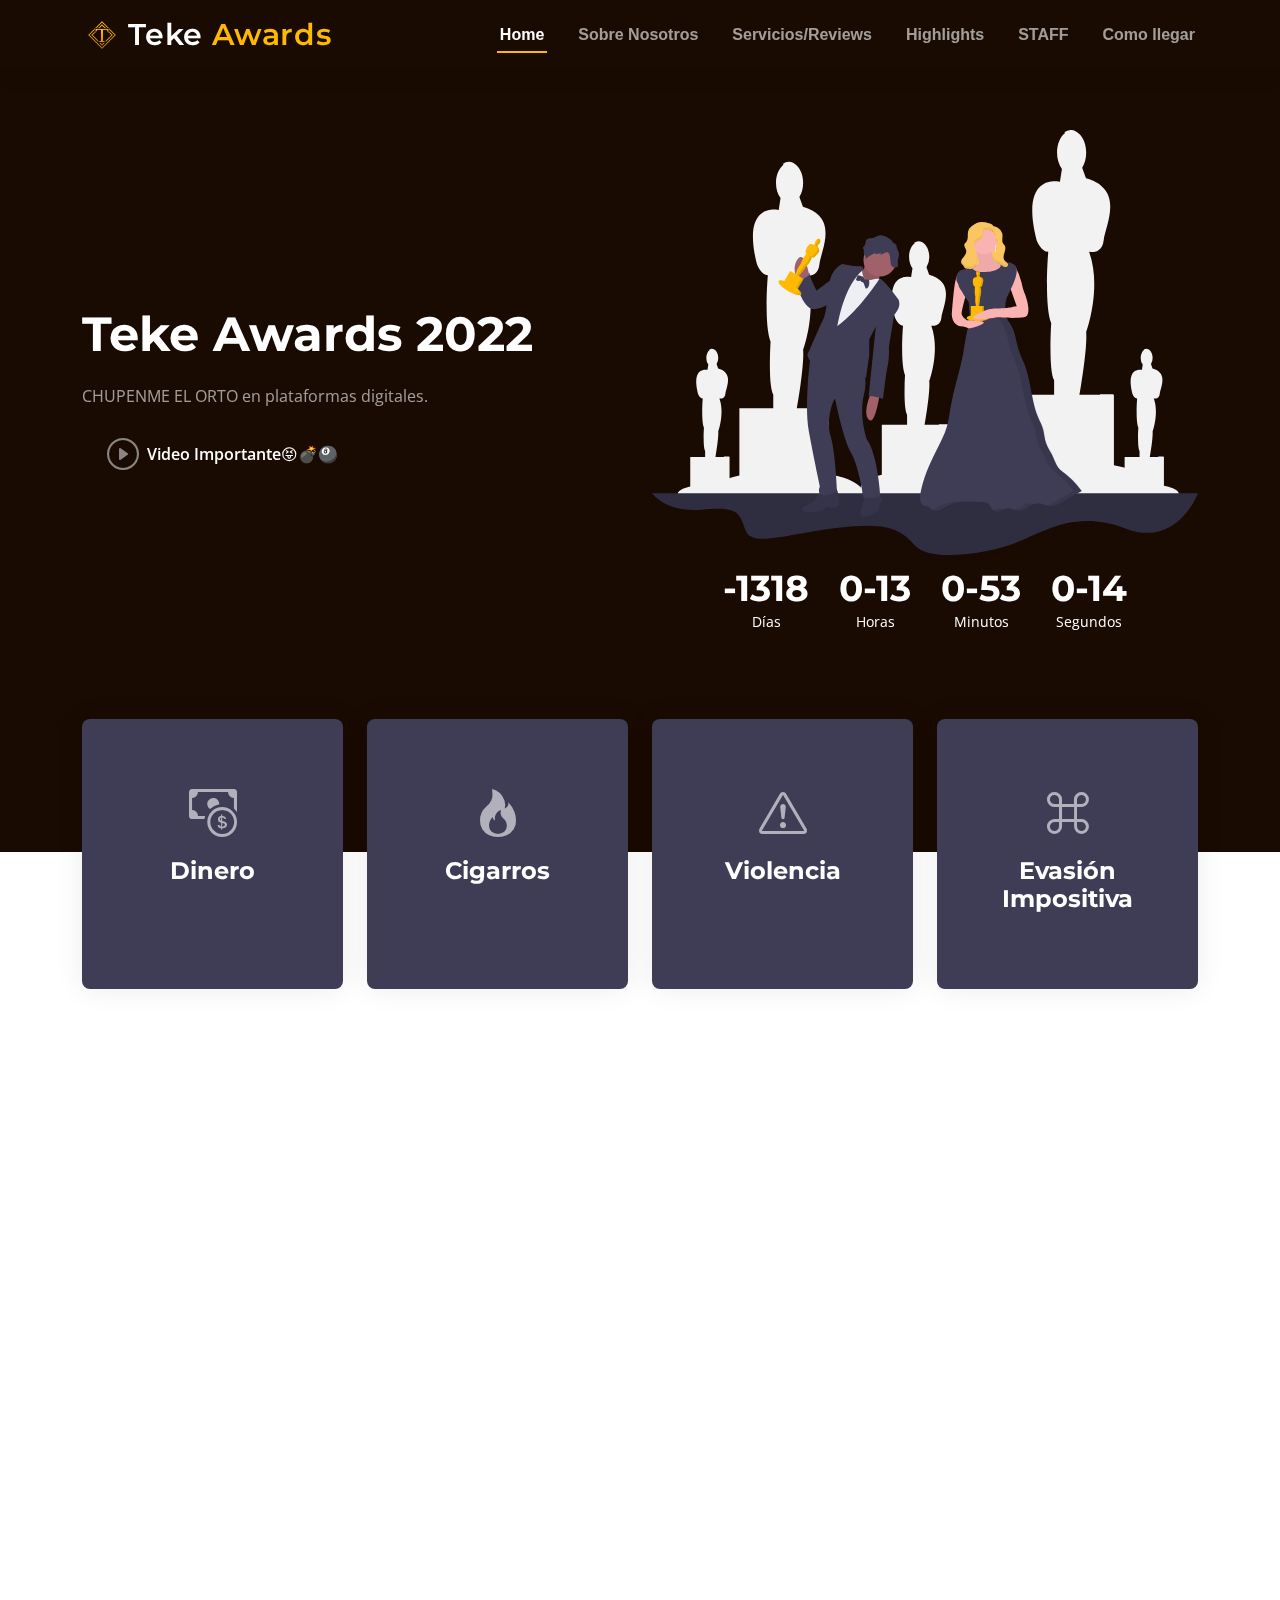
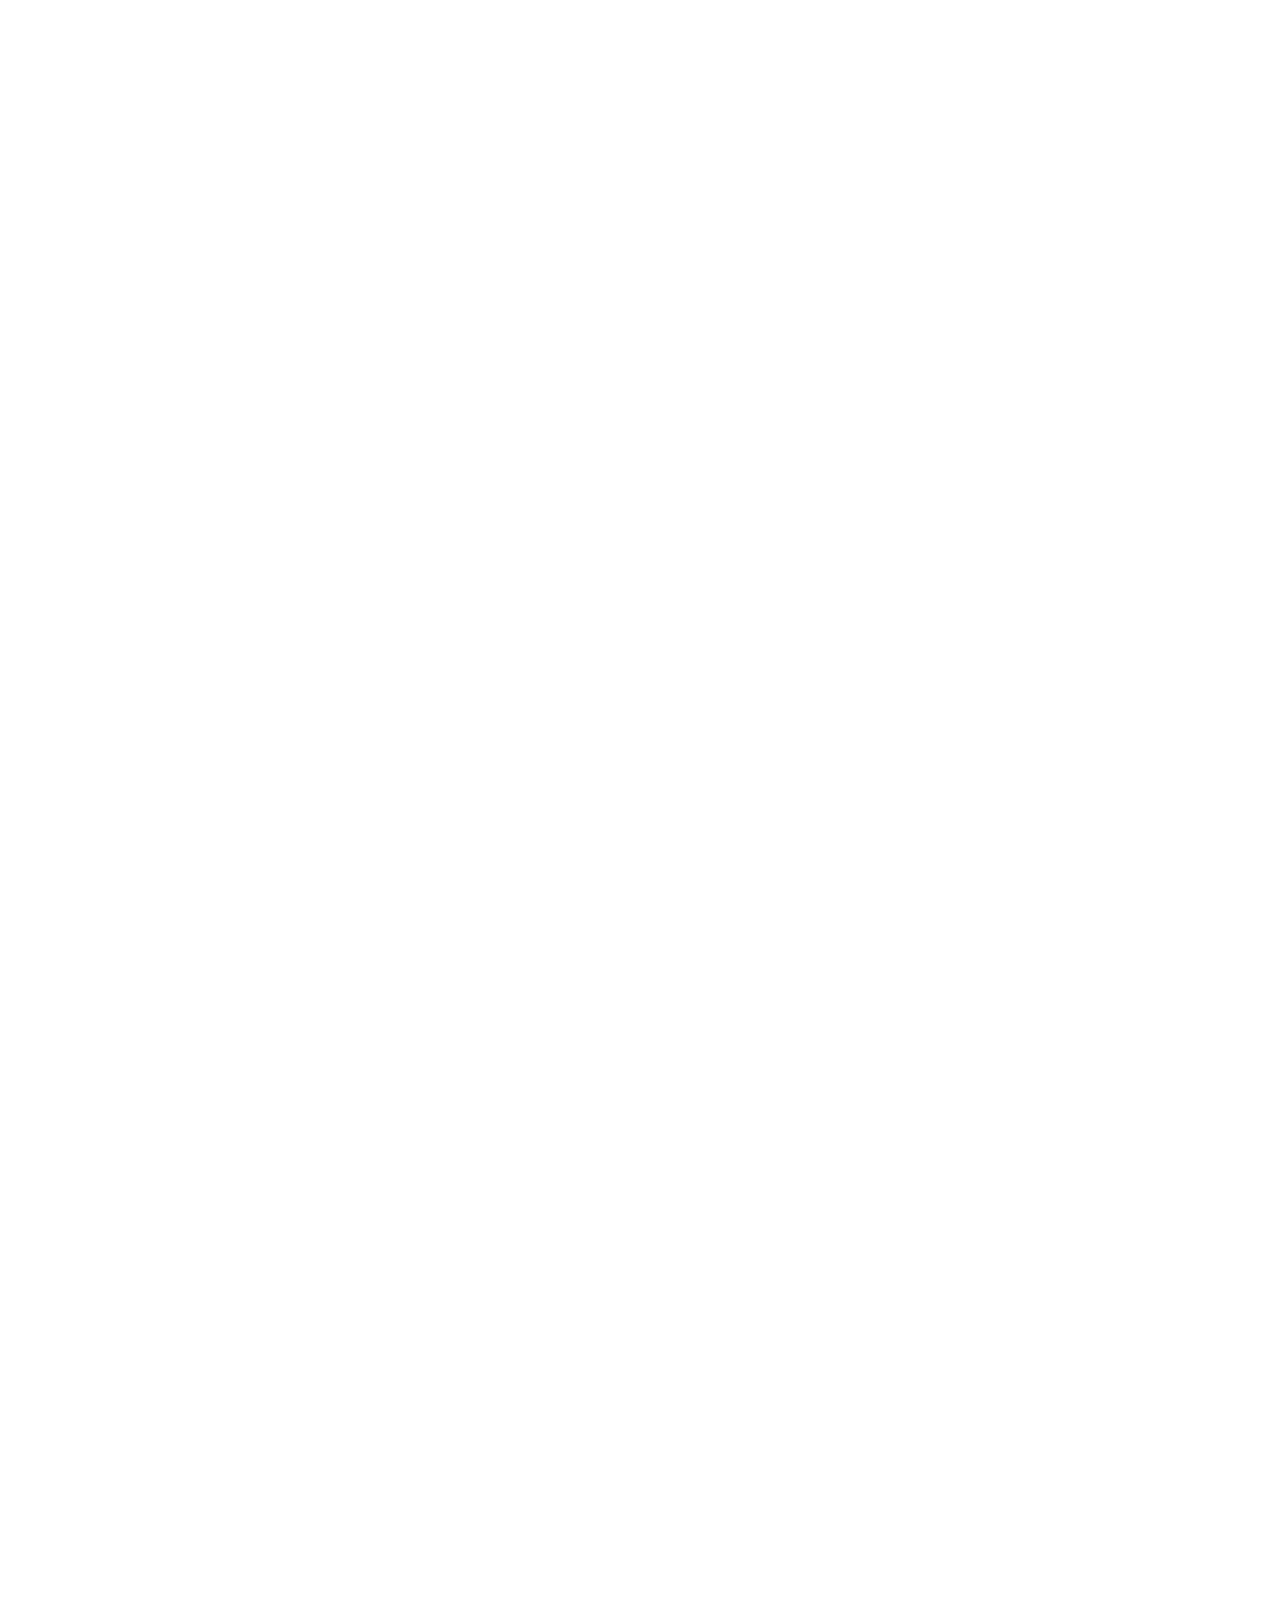
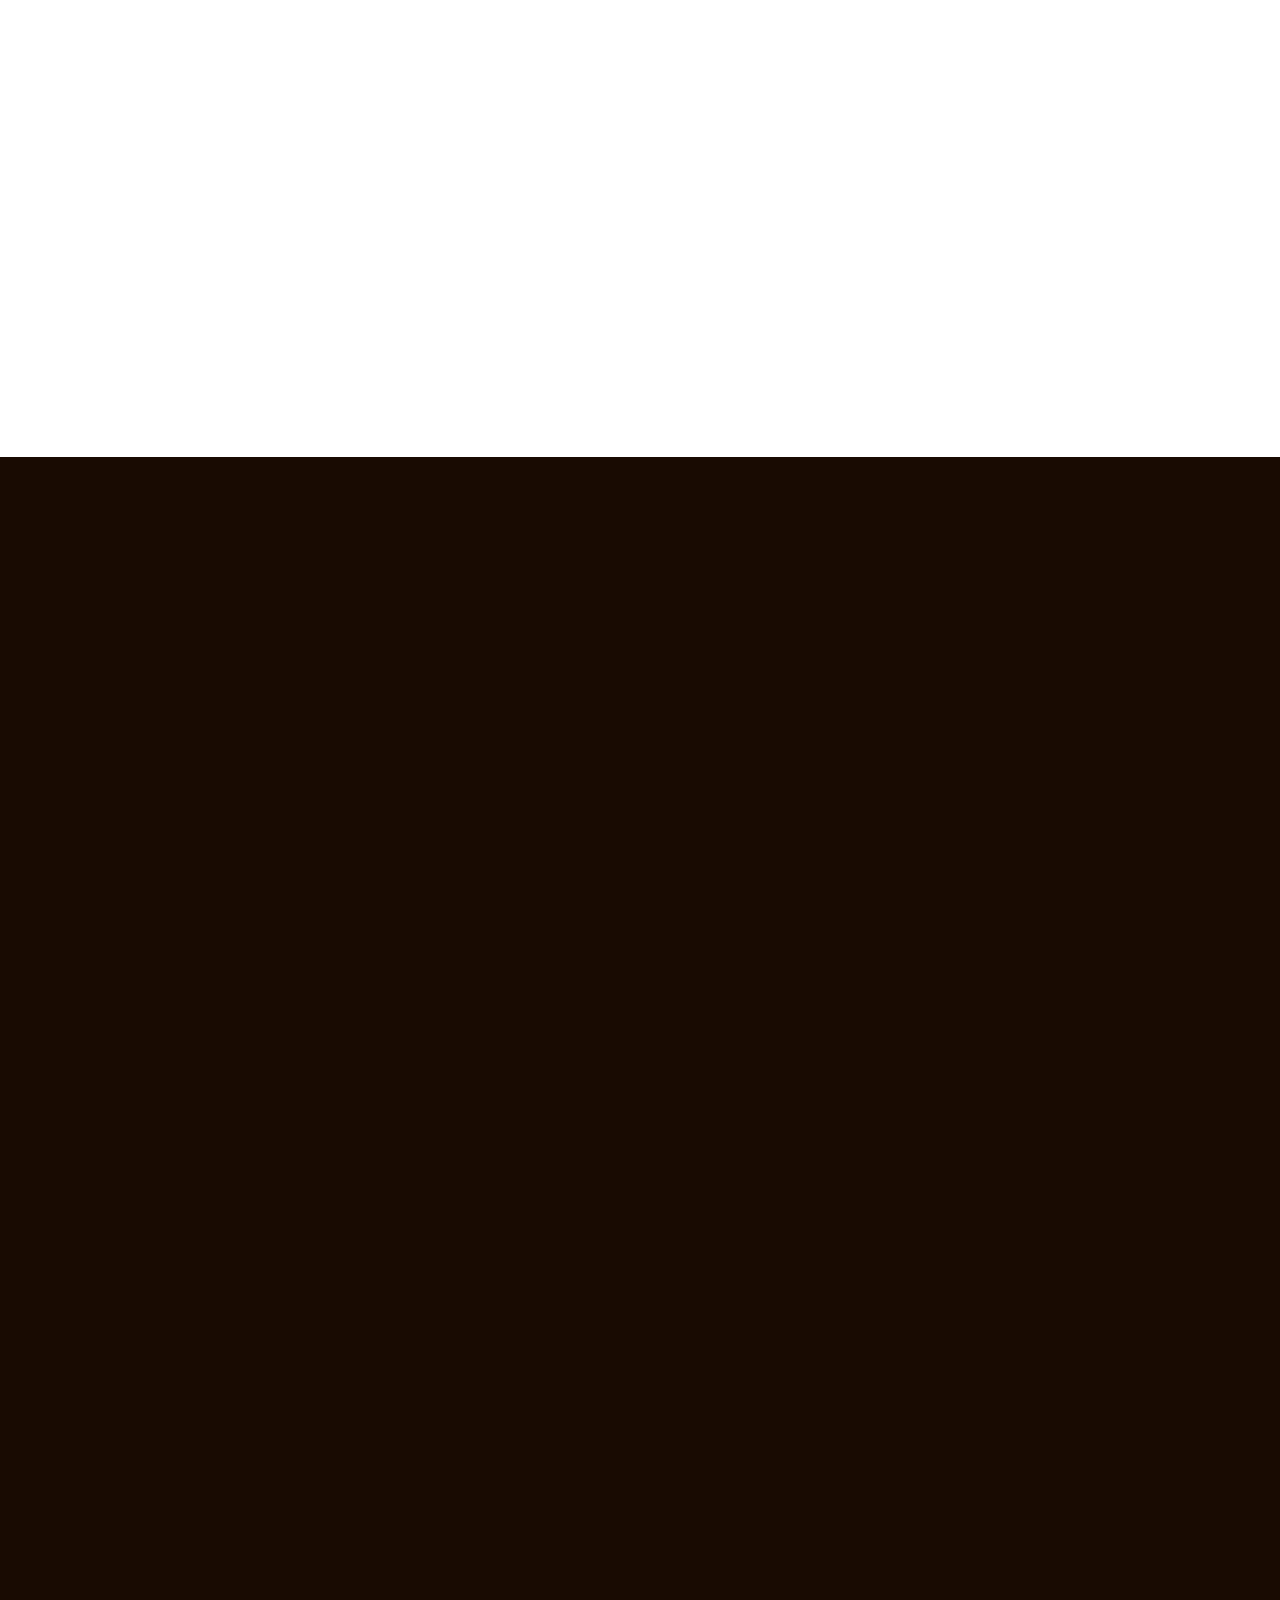
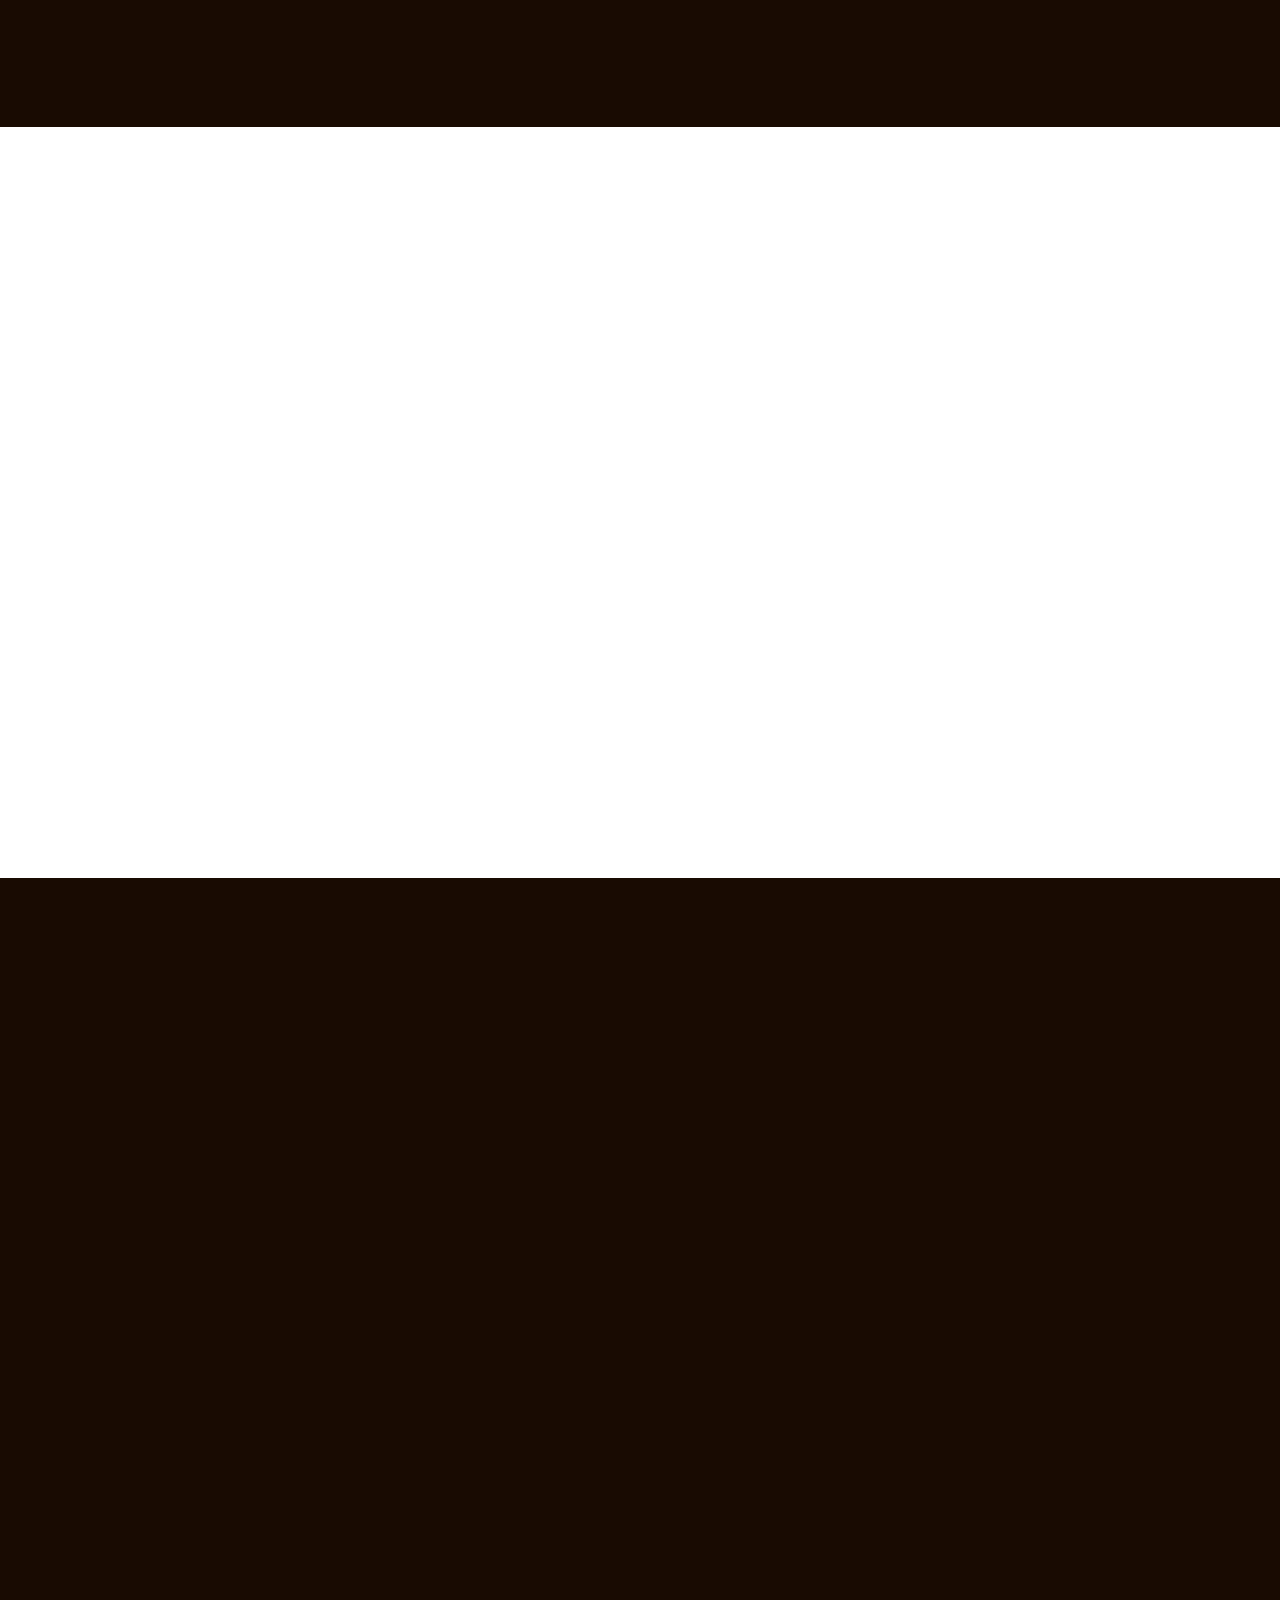
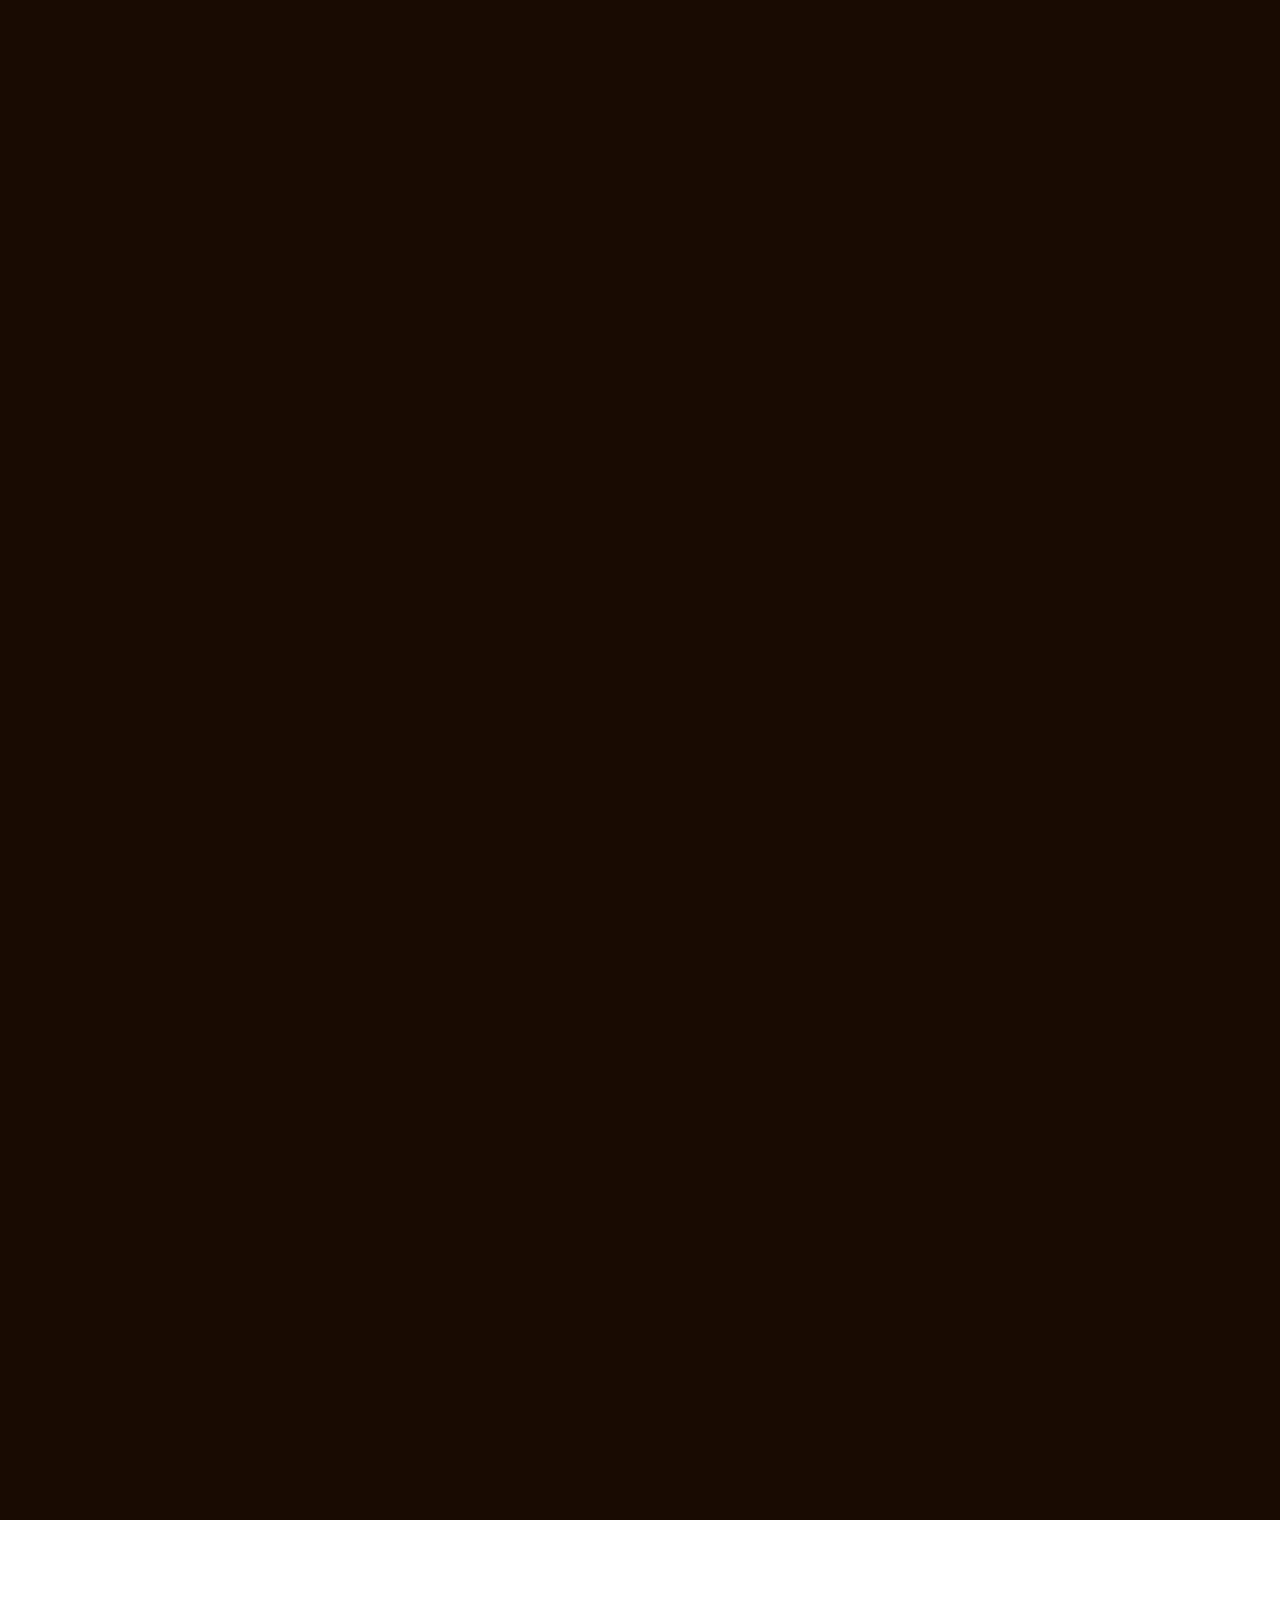
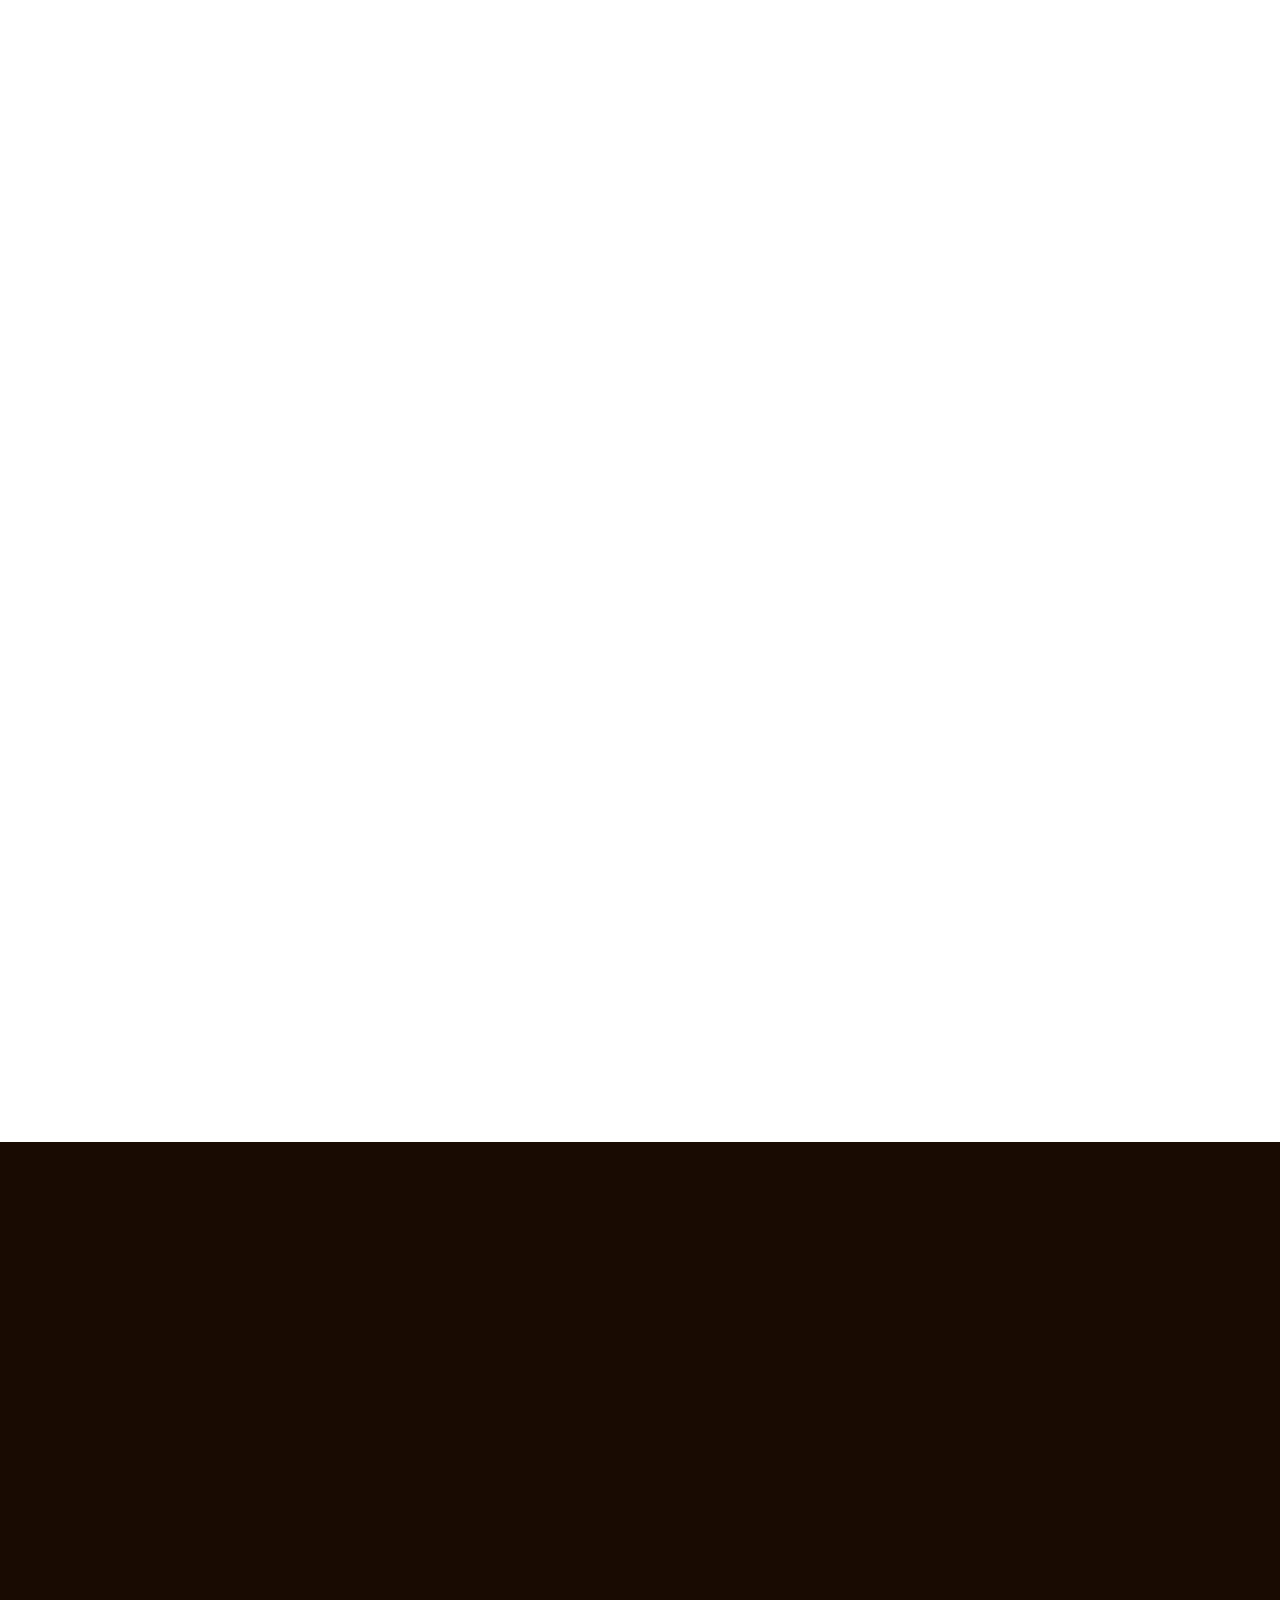
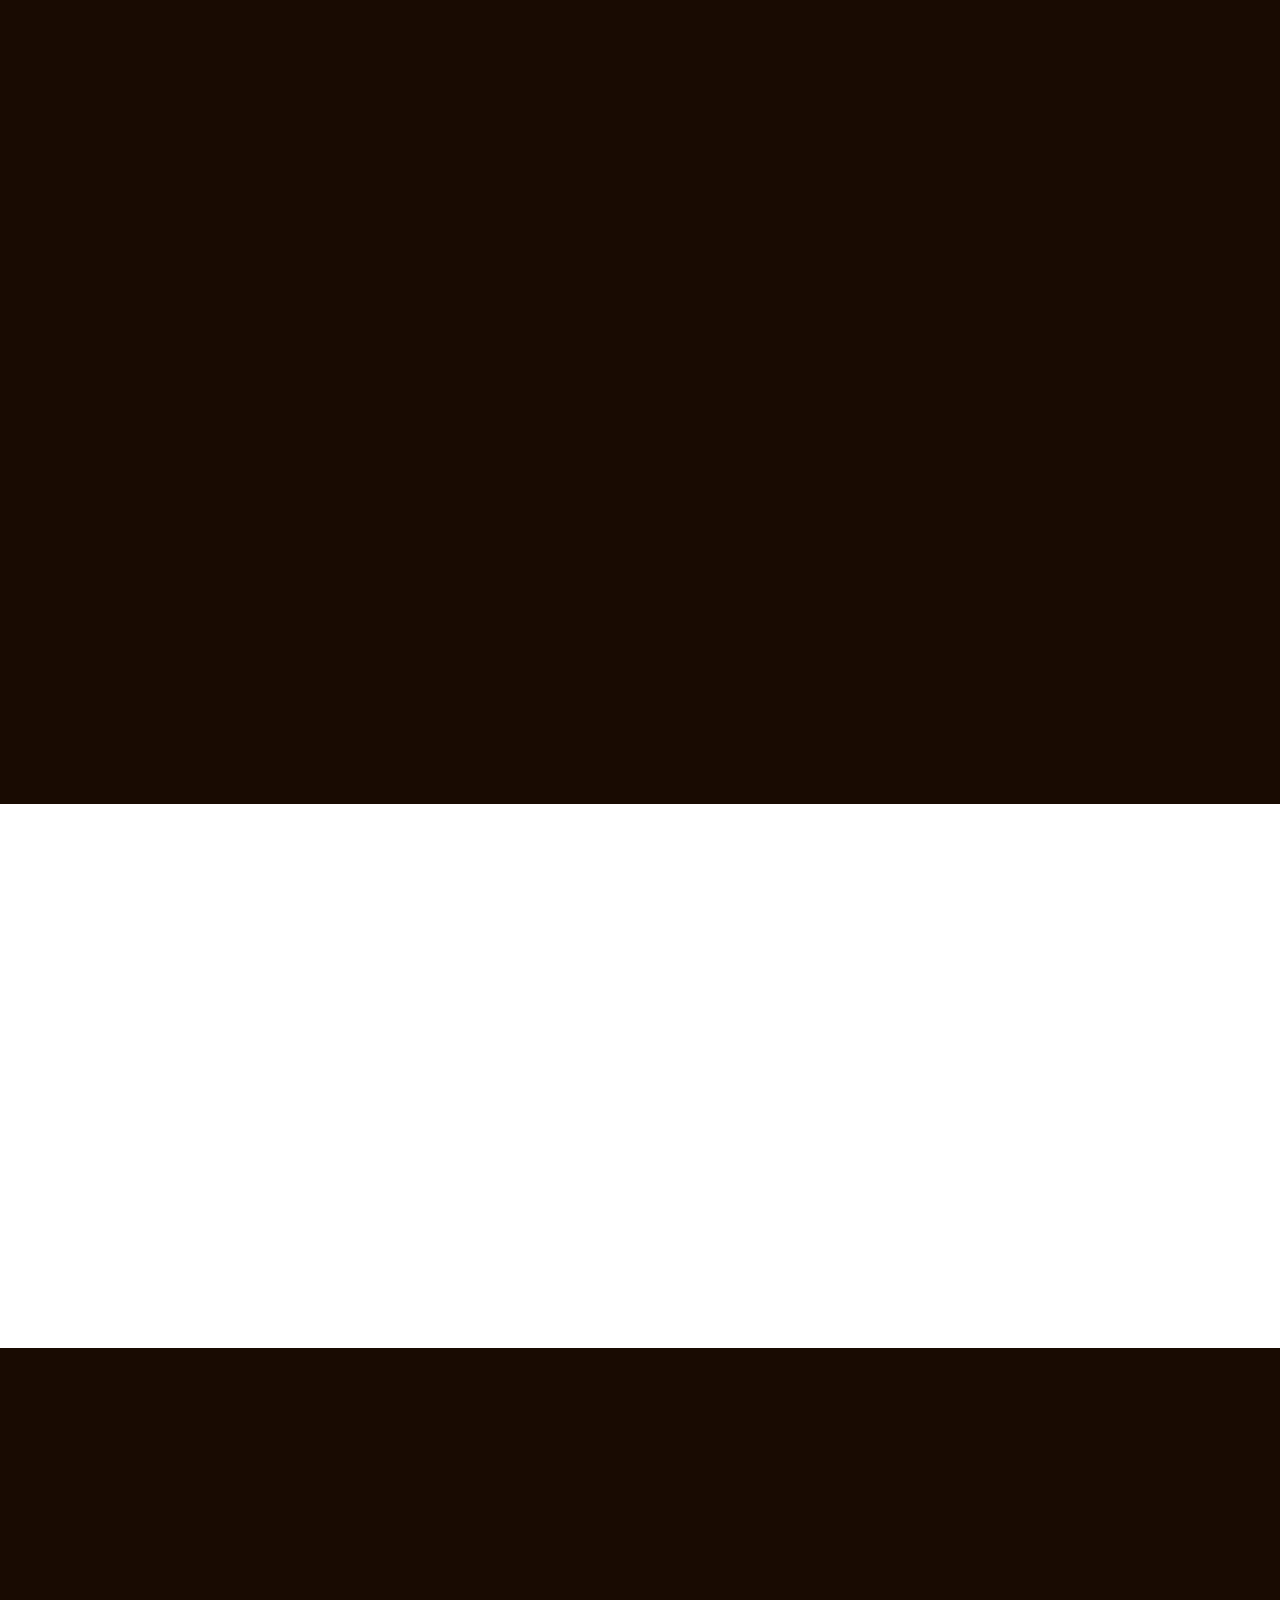
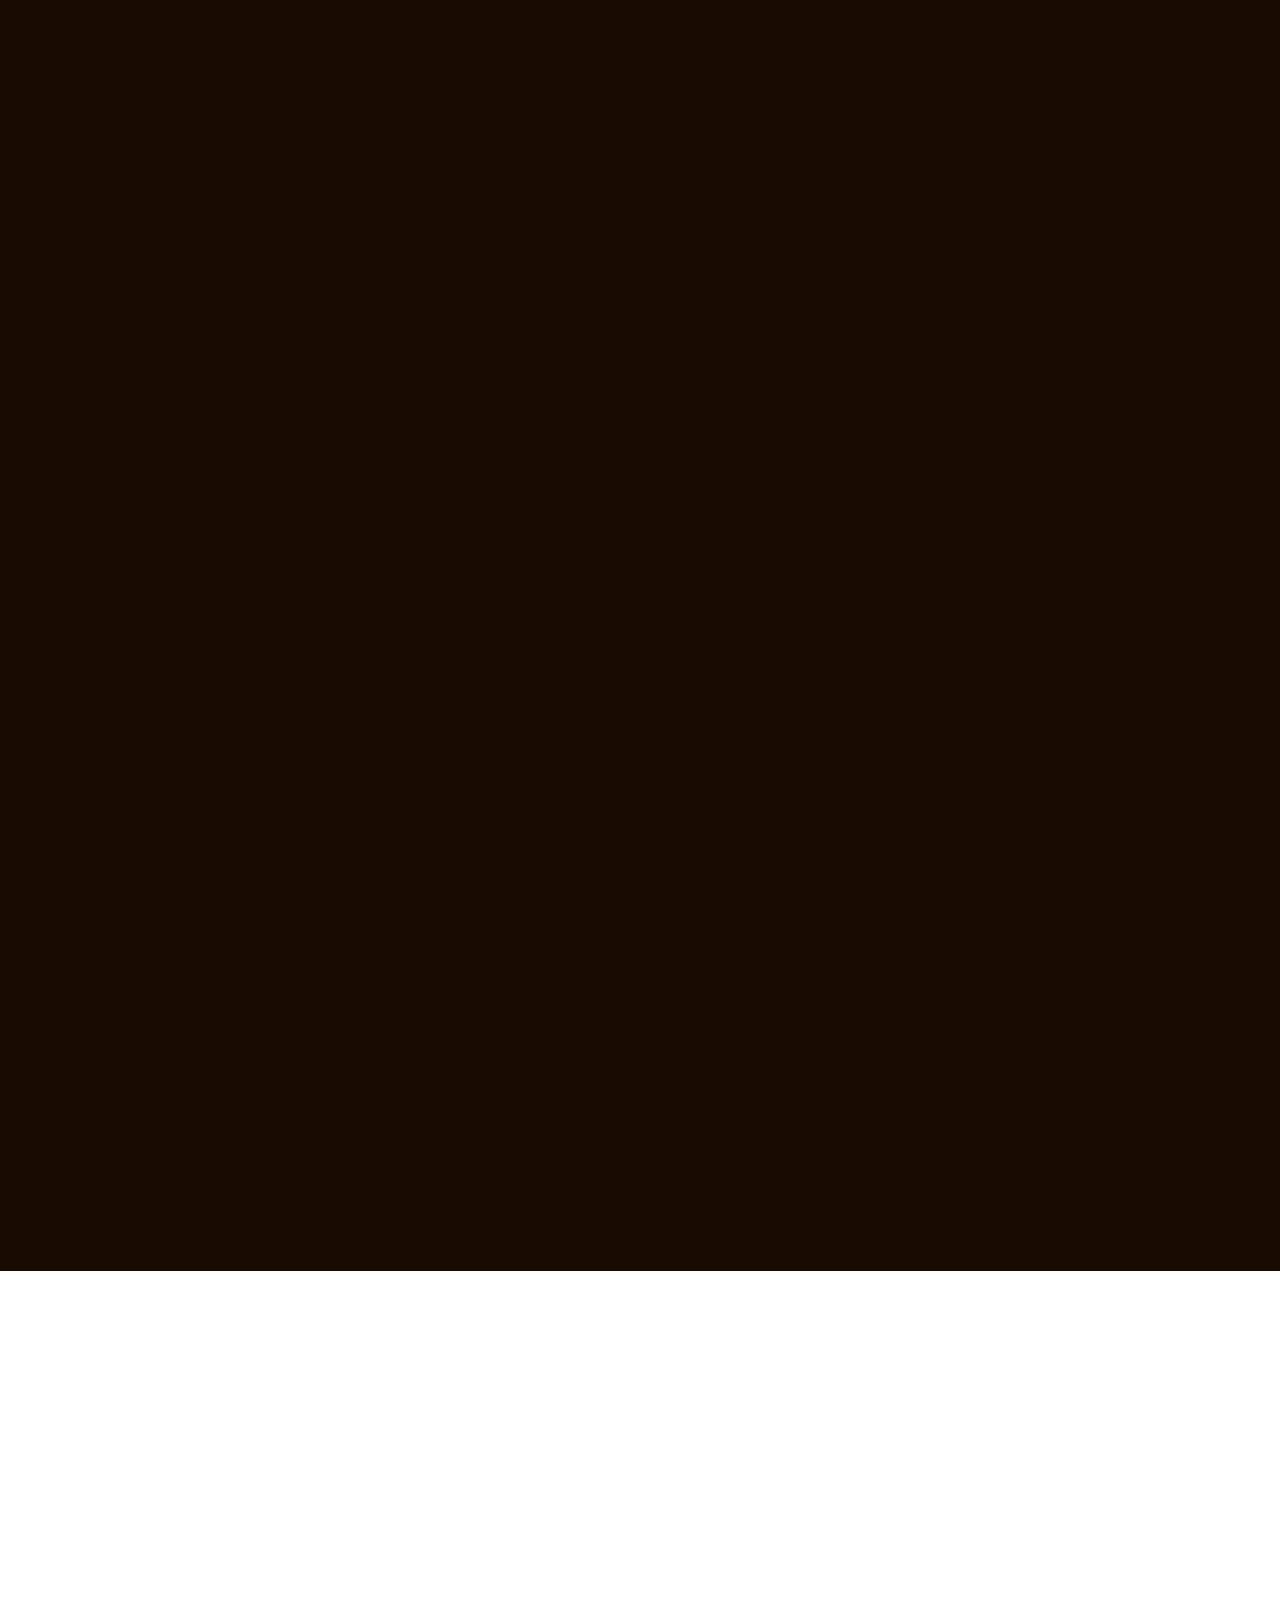
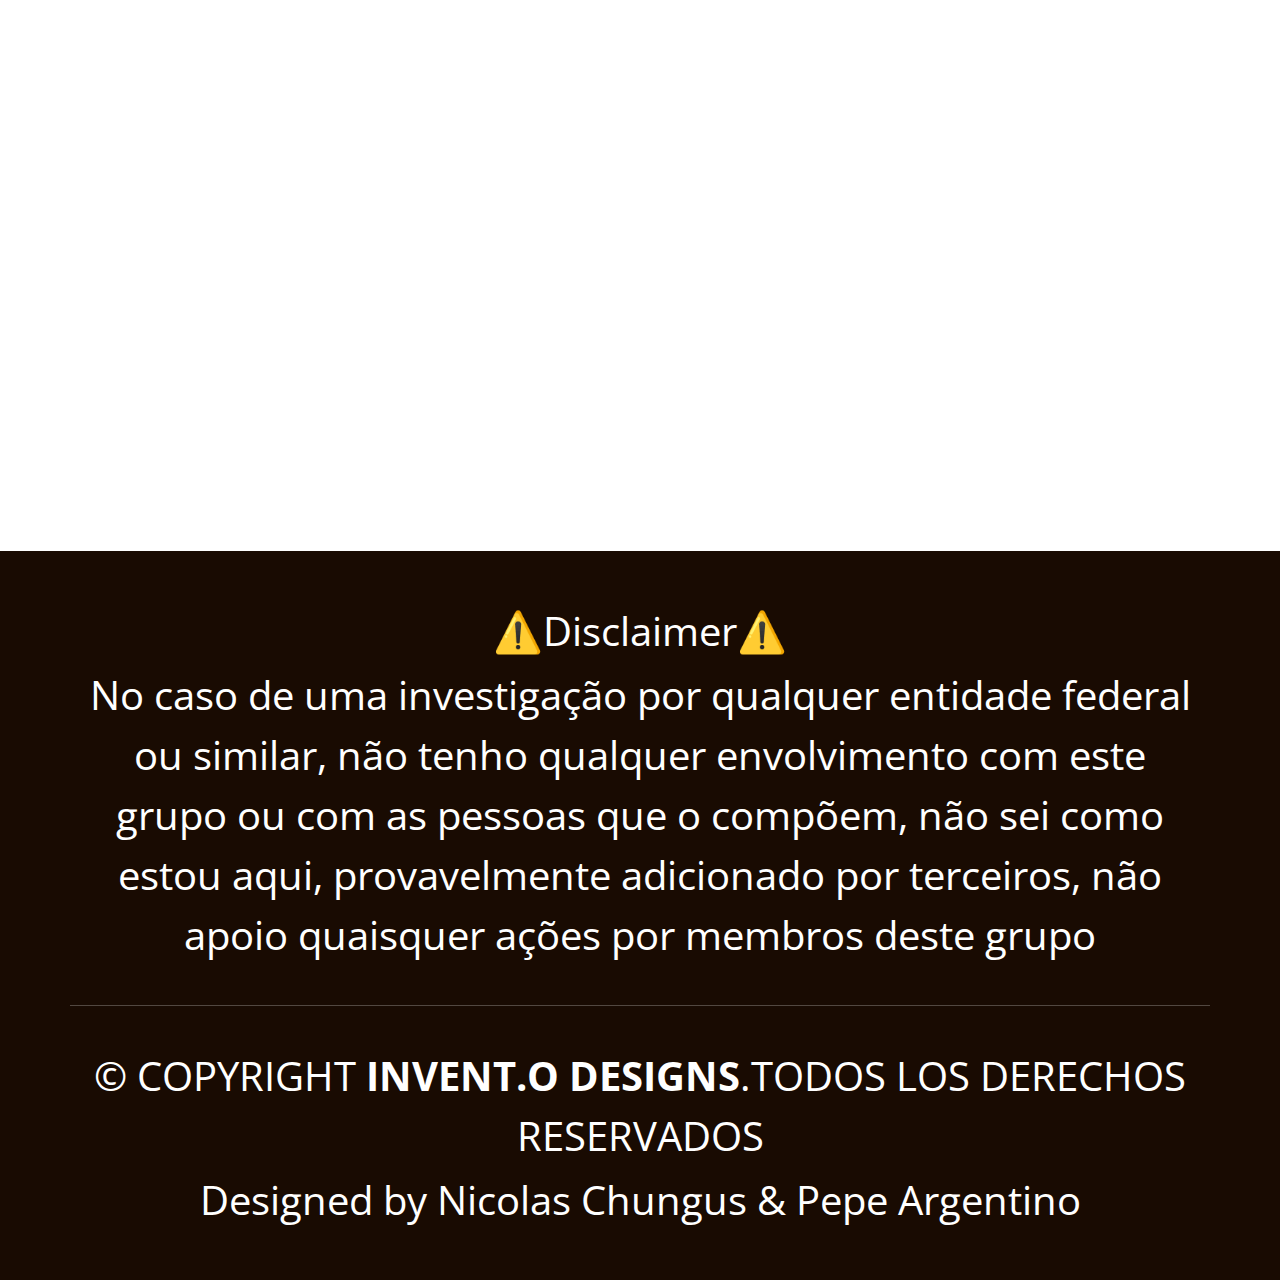
==== index.html @ 38b791be "Navbar logo" ====
<!DOCTYPE html>
<html lang="en">

<head>
  <meta charset="utf-8">
  <meta content="width=device-width, initial-scale=1.0" name="viewport">

  <title>Teke Awards 2022</title>
  <meta content="" name="description">
  <meta content="" name="keywords">

  <!-- Favicons -->
  <link href="assets/img/logo.jpg" rel="icon">
  <link href="assets/img/logo.jpg" rel="apple-touch-icon">

  <!-- Google Fonts -->
  <link rel="preconnect" href="https://fonts.googleapis.com">
  <link rel="preconnect" href="https://fonts.gstatic.com" crossorigin>
  <link
    href="https://fonts.googleapis.com/css2?family=Open+Sans:ital,wght@0,300;0,400;0,500;0,600;0,700;1,300;1,400;1,600;1,700&family=Montserrat:ital,wght@0,300;0,400;0,500;0,600;0,700;1,300;1,400;1,500;1,600;1,700&family=Raleway:ital,wght@0,300;0,400;0,500;0,600;0,700;1,300;1,400;1,500;1,600;1,700&display=swap"
    rel="stylesheet">

  <!-- Vendor CSS Files -->
  <link href="assets/vendor/bootstrap/css/bootstrap.min.css" rel="stylesheet">
  <link href="assets/vendor/bootstrap-icons/bootstrap-icons.css" rel="stylesheet">
  <link href="assets/vendor/aos/aos.css" rel="stylesheet">
  <link href="assets/vendor/glightbox/css/glightbox.min.css" rel="stylesheet">
  <link href="assets/vendor/swiper/swiper-bundle.min.css" rel="stylesheet">

  <!-- Template Main CSS File -->
  <link href="assets/css/main.css" rel="stylesheet">

  <!-- =======================================================
  * Template Name: Impact - v1.0.0
  * Template URL: https://bootstrapmade.com/impact-bootstrap-business-website-template/
  * Author: BootstrapMade.com
  * License: https://bootstrapmade.com/license/
  ======================================================== -->
</head>

<body>

  <!-- ======= Header ======= -->
  <!-- <section id="topbar" class="topbar d-flex align-items-center">
    <div class="container d-flex justify-content-center justify-content-md-between">
      <div class="contact-info d-flex align-items-center">
        <i class="bi bi-envelope d-flex align-items-center"><a
            href="mailto:contact@example.com">contact@example.com</a></i>
        <i class="bi bi-phone d-flex align-items-center ms-4"><span>+1 5589 55488 55</span></i>
      </div>
      <div class="social-links d-none d-md-flex align-items-center">
        <a href="#" class="twitter"><i class="bi bi-twitter"></i></a>
        <a href="#" class="facebook"><i class="bi bi-facebook"></i></a>
        <a href="#" class="instagram"><i class="bi bi-instagram"></i></a>
        <a href="#" class="linkedin"><i class="bi bi-linkedin"></i></i></a>
      </div>
    </div>
  </section> --><!-- End Top Bar -->

  <header id="header" class="header d-flex align-items-center">

    <div class="container-fluid container-xl d-flex align-items-center justify-content-between">
      <a href="index.html" class="logo d-flex align-items-center">
        <!-- Uncomment the line below if you also wish to use an image logo -->
        <!-- <img src="assets/img/logo.png" alt=""> -->
        <img src="assets/img/logo.jpg" class="img-fluid" alt="" data-aos="zoom-out" data-aos-delay="100">
        <h1 class="align-middle">
            Teke <span>Awards</span>
        </h1>
      </a>
      <nav id="navbar" class="navbar">
        <ul>
          <li><a href="#hero">Home</a></li>
          <li><a href="#about">Sobre Nosotros</a></li>
          <li><a href="#services">Servicios/Reviews</a></li>
          <li><a href="#portfolio">Highlights</a></li>
          <li><a href="#team">STAFF</a></li>
          <!-- <li><a href="blog.html">Esto podemos sacarlo</a></li> -->
          <!-- <li class="dropdown"><a href="#"><span>Esto tambien</span> <i
                class="bi bi-chevron-down dropdown-indicator"></i></a>
            <ul>
              <li><a href="#">Drop Down 1</a></li>
              <li class="dropdown"><a href="#"><span>Deep Drop Down</span> <i
                    class="bi bi-chevron-down dropdown-indicator"></i></a>
                <ul>
                  <li><a href="#">Deep Drop Down 1</a></li>
                  <li><a href="#">Deep Drop Down 2</a></li>
                  <li><a href="#">Deep Drop Down 3</a></li>
                  <li><a href="#">Deep Drop Down 4</a></li>
                  <li><a href="#">Deep Drop Down 5</a></li>
                </ul>
              </li>
              <li><a href="#">Drop Down 2</a></li>
              <li><a href="#">Drop Down 3</a></li>
              <li><a href="#">Drop Down 4</a></li>
            </ul>
          </li> -->
          <li><a href="#contact">Como llegar</a></li>
        </ul>
      </nav><!-- .navbar -->

      <i class="mobile-nav-toggle mobile-nav-show bi bi-list"></i>
      <i class="mobile-nav-toggle mobile-nav-hide d-none bi bi-x"></i>

    </div>
  </header><!-- End Header -->
  <!-- End Header -->

  <!-- ======= Hero Section ======= -->
  <section id="hero" class="hero">
    <div class="container position-relative">
      <div class="row gy-5" data-aos="fade-in">
        <div class="col-lg-6 order-2 order-lg-1 d-flex flex-column justify-content-center text-center text-lg-start">
          <h2>
            <!-- <img src="assets/img/logo.jpg" class="img-fluid" alt="" data-aos="zoom-out" data-aos-delay="100"> -->
            Teke Awards <span>2022</span>
          </h2>

          <p>
            CHUPENME EL ORTO
            en plataformas digitales.
          </p>
          <div class="d-flex justify-content-center justify-content-lg-start">
            <!-- <a href="#about" class="btn-get-started">Get Started</a> -->
            <a href="assets/img/VideosAwards/momo.mp4" class="glightbox btn-watch-video d-flex align-items-center"><i
                class="bi bi-play-circle"></i><span>Video Importante😝💣🎱</span></a>
          </div>
        </div>
        <div class="col-lg-6 order-1 order-lg-2 ">
          <img src="assets/img/hero-img.svg" class="img-fluid" alt="" data-aos="zoom-out" data-aos-delay="100">

          <!-- TIMERS -->
          <div id="countdown" class="countdown">
            <div class="time">
              <h2 id="days">00</h2>
              <small>Días</small>
            </div>

            <div class="time">
              <h2 id="hours">00</h2>
              <small>Horas</small>
            </div>

            <div class="time">
              <h2 id="minutes">00</h2>
              <small>Minutos</small>
            </div>

            <div class="time">
              <h2 id="seconds">00</h2>
              <small>Segundos</small>
            </div>
          </div>

        </div>
      </div>
    </div>

    <div class="icon-boxes position-relative">
      <div class="container position-relative">
        <div class="row gy-4 mt-5">

          <div class="col-xl-3 col-md-6" data-aos="fade-up" data-aos-delay="100">
            <div class="icon-box">
              <div class="icon"><i class="bi bi-cash-coin"></i></div>
              <h4 class="title"><a href="#" class="stretched-link">Dinero</a></h4>
            </div>
          </div>
          <!--End Icon Box -->

          <div class="col-xl-3 col-md-6" data-aos="fade-up" data-aos-delay="200">
            <div class="icon-box">
              <div class="icon"><i class="bi bi-fire"></i></div>
              <h4 class="title"><a href="#" class="stretched-link">Cigarros</a></h4>
            </div>
          </div>
          <!--End Icon Box -->

          <div class="col-xl-3 col-md-6" data-aos="fade-up" data-aos-delay="300">
            <div class="icon-box">
              <div class="icon"><i class="bi bi-exclamation-triangle"></i></div>
              <h4 class="title"><a href="#" class="stretched-link">Violencia</a></h4>
            </div>
          </div>
          <!--End Icon Box -->

          <div class="col-xl-3 col-md-6" data-aos="fade-up" data-aos-delay="500">
            <div class="icon-box">
              <div class="icon"><i class="bi bi-command"></i></div>
              <h4 class="title"><a href="#" class="stretched-link">Evasión Impositiva</a></h4>
            </div>
          </div>
          <!--End Icon Box -->

        </div>
      </div>
    </div>

    </div>
  </section>
  <!-- End Hero Section -->

  <main id="main">

    <!-- ======= About Us Section ======= -->
    <section id="about" class="about">
      <div class="container" data-aos="fade-up">

        <div class="section-header">
          <h2>Sobre Nosotros</h2>
          <p>
            Premios Martín Fierro son los premios de la televisión y radio en la República Argentina, Fueron entregados
            por
            primera vez en el año 1959. Además se entregan premios a lo mejor de la televisión por cable y a lo mejor
            del interior
            del país. Asimismo desde 2018 se entregan los Premios Martín Fierro Digital, que premian a los creadores de
            contenidos
            en plataformas digitales.
          </p>
        </div>

        <div class="row gy-4">
          
          <div class="col-lg-6">
            <div class="content ps-0 ps-lg-5">
                <h3>SE FILTRÓ? 🙊:</h3>
                <div class="position-relative mb-4">
                    <img src="assets/img/VideosAwards/baño2.jpg" class="img-fluid rounded-4" alt="" style="width: 100%; height: 300px; object-fit: cover;">
                    <a href="assets/img/VideosAwards/bomba.mp4" class="glightbox play-btn"></a>
                </div>
                <p class="fst-italic">
                    El 24 de marzo es un día patrio, hijos de puta! Un día en que la
                    Argentina comenzó a ser mejor, con los Ford Falcon y las chatas
                    de Garreta. Es el día en el que comenzamos a sacar la maleza de
                    nuestro hermoso jardín, a sacar la basura de la calle!

                    Jardineros como Suárez Mason, Camps, Alfredo Astiz y el excelentísimo
                    Presidente de la Nación, el Teniente General don Jorge Rafael Videla
                    actuaron quitando de raíz al marxismo apátrida y las fuerzas del
                    comunismo que quisieron instalar en la Argentina ese sistema de mierda;
                </p>
            </div>
          </div>

          <div class="col-lg-6">
            <div class="content ps-0 ps-lg-5">

                <h3>Sector Maternidad👶:</h3>
                <div class="position-relative mb-4">
                    <img src="assets/img/portfolio/bebe.JPG" class="img-fluid rounded-4" alt="" style="width: 100%; height: 300px; object-fit: cover;">
                    <a href="/teke-awards/assets/img/VideosAwards/bebevideo.mp4" class="glightbox play-btn"></a>
                </div>
                <p class="fst-italic">
                    produciendo un saldo
                    de más de 7000 soretes flotando en el mar y en fosas comunes
                    como futuras reservas de petróleo, los milicos pensaron en
                    todo hijos de puta! Hubo chupaderos como la ESMA, El Olimpo,
                    La Escuelita,
                    El Campito, El Vesubio y el Club Atlético donde se les sacaba
                    los pajaritos de la cabeza a estos hijos de puta, estos
                    asesinos, estos jóvenes idealistas de mierda.
                </p>
            </div>
          </div>



          <div class="col-lg-6">
            <div class="content ps-0 ps-lg-5">

                <h3>Autism Friendly🥰:</h3>
                <div class="position-relative mb-4">
                    <img src="assets/img/about.jpg" class="img-fluid rounded-4" alt="" style="width: 100%; height: 300px; object-fit: cover;">
                    <a href="/teke-awards/assets/img/VideosAwards/tekepileta.mp4" class="glightbox play-btn"></a>
                </div>
                <p class="fst-italic">
                    Una época donde
                    la gente decía buen día, se bañaba y se vestía bien, aunque
                    fuera humilde, hijos de puta! No había piercings, ni tatuajes
                    ni pajaritos hijos de puta; una época donde el policía te
                    cuidaba y te cagaba a patadas si sacabas la chota a la calle
                    para mear o chupabas en la calle. MUCHACHOS PIÉNSENLO,
                    VUELVAN! ESTAMOS LLENOS DE NEGROS DE MIERDA Y LOS PERONCHOS
                    LE TOMAN LA LECHE AL GATO, VIVA LA PATRIA Y EL 24 DE MARZO
                    HIJOS DE PUTA!
                </p>
            </div>
          </div>

          <div class="col-lg-6">
            <div class="content ps-0 ps-lg-5">

                <h3>PLATOS ROTOS:</h3>
                <div class="position-relative mb-4">
                    <img src="assets/img/VideosAwards/platosrotos.jpg" class="img-fluid rounded-4" alt="" style="width: 100%; height: 300px; object-fit: cover;">
                    <a href="/teke-awards/assets/img/VideosAwards/ventana.mp4" class="glightbox play-btn"></a>
                </div>
                <p class="fst-italic">
                    Una época donde
                    la gente decía buen día, se bañaba y se vestía bien, aunque
                    fuera humilde, hijos de puta! No había piercings, ni tatuajes
                    ni pajaritos hijos de puta; una época donde el policía te
                    cuidaba y te cagaba a patadas si sacabas la chota a la calle
                    para mear o chupabas en la calle. MUCHACHOS PIÉNSENLO,
                    VUELVAN! ESTAMOS LLENOS DE NEGROS DE MIERDA Y LOS PERONCHOS
                    LE TOMAN LA LECHE AL GATO, VIVA LA PATRIA Y EL 24 DE MARZO
                    HIJOS DE PUTA!
                </p>
            </div>
          </div>
          
          
        </div>



        


















      </div>
    </section><!-- End About Us Section -->

    <!-- ======= Clients Section ======= -->
    <section id="clients" class="clients">
      <div class="container" data-aos="zoom-out">

        <div class="clients-slider swiper">
          <div class="swiper-wrapper align-items-center">
            <div class="swiper-slide"><img src="assets/img/clients/client-1.png" class="img-fluid rounded" alt=""></div>
            <div class="swiper-slide"><img src="assets/img/clients/client-2.png" class="img-fluid rounded" alt=""></div>
            <div class="swiper-slide"><img src="assets/img/clients/client-3.png" class="img-fluid rounded" alt=""></div>
            <div class="swiper-slide"><img src="assets/img/clients/client-4.png" class="img-fluid rounded" alt=""></div>
            <div class="swiper-slide"><img src="assets/img/clients/client-5.png" class="img-fluid rounded" alt=""></div>
            <div class="swiper-slide"><img src="assets/img/clients/client-6.png" class="img-fluid rounded" alt=""></div>
            <div class="swiper-slide"><img src="assets/img/clients/cirque2.jpg" class="img-fluid rounded" alt=""></div>
            <div class="swiper-slide"><img src="assets/img/clients/client-8.png" class="img-fluid rounded" alt=""></div>
            <div class="swiper-slide"><img src="assets/img/clients/client-9.png" class="img-fluid rounded" alt=""></div>
            <div class="swiper-slide"><img src="assets/img/clients/POW.jpg" class="img-fluid rounded" alt=""></div>
            <div class="swiper-slide"><img src="assets/img/clients/apple.png" class="img-fluid rounded" alt=""></div>
            <div class="swiper-slide"><img src="assets/img/clients/evolution.jpg" class="img-fluid rounded" alt="">
            </div>
          </div>
        </div>

      </div>
    </section><!-- End Clients Section -->

    <!-- ======= Stats Counter Section ======= -->
    <section id="stats-counter" class="stats-counter">
      <div class="container" data-aos="fade-up">

        <div class="row gy-4 align-items-center">

          <div class="col-lg-6">
            <img src="assets/img/awards.JPG" alt="awards_pic" class="img-fluid" style="border-radius: 50%;">
          </div>

          <div class="col-lg-6">

            <div class="stats-item d-flex align-items-center">
              <span data-purecounter-start="0" data-purecounter-end="232" data-purecounter-duration="1"
                class="purecounter"></span>
              <p><strong>Clientes cagados</strong> agregar mas texto?</p>
            </div><!-- End Stats Item -->

            <div class="stats-item d-flex align-items-center">
              <span data-purecounter-start="0" data-purecounter-end="521" data-purecounter-duration="1"
                class="purecounter"></span>
              <p><strong>Baños hechos mierda</strong> agregar mas texto?</p>
            </div><!-- End Stats Item -->

            <div class="stats-item d-flex align-items-center">
              <span data-purecounter-start="0" data-purecounter-end="453" data-purecounter-duration="1"
                class="purecounter"></span>
              <p><strong>Abortos clandestinos</strong> agregar mas texto?</p>
            </div><!-- End Stats Item -->

          </div>

        </div>

      </div>
    </section><!-- End Stats Counter Section -->

    <!-- ======= Call To Action Section ======= -->
    <section id="call-to-action" class="call-to-action">
      <div class="container text-center" data-aos="zoom-out">
        <!-- <a href="https://www.youtube.com/watch?v=LXb3EKWsInQ" class="glightbox play-btn"></a> -->
        <a href="assets/img/VideosAwards/bomba.mp4" class="glightbox play-btn"></a>

        <h3>VIDEO IMPORTANTE</h3>
        <p> PAGUEN O LES HACEMOS MIERDA EL BAÑO</p>
        <a class="cta-btn" href="#">💣⛽</a>
      </div>
    </section><!-- End Call To Action Section -->

    <!-- ======= Our Services Section ======= -->
    <section id="services" class="services sections-bg">
      <div class="container" data-aos="fade-up">

        <div class="section-header">
          <h2>Servicios VIP</h2>
          <p>El evento posee un gran repertorio de servicios (No incluidos con la compra de la entrada normal ni VIP) de
            los que van a poder disfrutar las damas y los caballeros llorar por su gran perdida adquisitiva💰</p>
        </div>

        <div class="row gy-4" data-aos="fade-up" data-aos-delay="100">

          <div class="col-lg-4 col-md-6">
            <div class="service-item  position-relative">
              <div class="icon">
                <i class="bi bi-gender-female"></i>
              </div>
              <h3>Charla de Género</h3>
              <p>Los estudios de género son la denominación de un campo interdisciplinario centrado en el estudio académico de diversos temas relacionados con el género como categoría central. Este incluye los estudios feministas, estudios de la mujer, estudios del hombre y los estudios LGBT.
                <!-- En algunas ocasiones, los estudios de género se incluyen dentro de aquellos sobre sexualidad, donde pueden compartir técnicas y sustento teórico-metodológico. Tales disciplinas estudian al género y la sexualidad en campos tan variados como la literatura y el lenguaje, historia, ciencias políticas, sociología, antropología, estudios sobre el cine y los medios de comunicación, el desarrollo humano, el derecho y la medicina --></p>
              <a href="#" class="readmore stretched-link">Read more <i class="bi bi-arrow-right"></i></a>
            </div>
          </div><!-- End Service Item -->

          <div class="col-lg-4 col-md-6">
            <div class="service-item position-relative">
              <div class="icon">
                <i class="bi bi-gender-male"></i>
              </div>
              <h3>Charla Machista</h3>
              <p>El machismo es una actitud o creencia donde el hombre es superior por naturaleza a la mujer, también hace referencia a un conjunto de actitudes, conductas, creencias y prácticas sociales destinadas a promover el enaltecimiento y prevalencia del hombre en perjuicio de la mujer</p>
              <a href="#" class="readmore stretched-link">Read more <i class="bi bi-arrow-right"></i></a>
            </div>
          </div><!-- End Service Item -->

          <div class="col-lg-4 col-md-6">
            <div class="service-item position-relative">
              <div class="icon" >
                <i class="bi bi-arrow-through-heart"></i>
              </div>
              <h3>Cena</h3>
              <p>TRAIGAN SU COMIDA</p>
              <a href="#" class="readmore stretched-link">Read more <i class="bi bi-arrow-right"></i></a>
            </div>
          </div><!-- End Service Item -->

          <div class="col-lg-4 col-md-6">
            <div class="service-item position-relative">
              <div class="icon">
                <i class="bi bi-dribbble"></i>
              </div>
              <h3>Show de Boxeo</h3>
              <p>Torneo de Boxeo Anual, donde los luchadores del NetherRealm se reunen para poner a prueba sus habilidades </p>
              <a href="#" class="readmore stretched-link">Read more <i class="bi bi-arrow-right"></i></a>
            </div>
          </div><!-- End Service Item -->

          <div class="col-lg-4 col-md-6">
            <div class="service-item position-relative">
              <div class="icon">
                <i class="bi bi-chat-heart"></i>
              </div>
              <h3>Taller de Roleplay (Hogwarts y NetherRealm)</h3>
              <p>Taller donde van a tener la oportunidad de conocer al Emperador Shao y arrodillarse ante su gran MARTIDO... O tal vez quieren traicionarlo con un equipo de Magos?</p>
              <a href="#" class="readmore stretched-link">Read more <i class="bi bi-arrow-right"></i></a>
            </div>
          </div><!-- End Service Item -->

          <div class="col-lg-4 col-md-6">
            <div class="service-item position-relative">
              <div class="icon">
                <i class="bi bi-water"></i>
              </div>
              <h3>Pileta cagada</h3>
              <p>TIRAMOS LA PILETA POR LA VENTANA</p>
              <a href="#" class="readmore stretched-link">Read more <i class="bi bi-arrow-right"></i></a>
            </div>
          </div><!-- End Service Item -->

        </div>

      </div>
    </section><!-- End Our Services Section -->

    <!-- ======= Testimonials Section ======= -->
    <section id="testimonials" class="testimonials">
      <div class="container" data-aos="fade-up">

        <div class="section-header">
          <h2>Reviews del mayor evento del año</h2>
          <p>
            Declaración que hace una persona para demostrar o asegurar la veracidad de un hecho por haber sido testigo
            de él.
          </p>
        </div>

        <div class="slides-3 swiper" data-aos="fade-up" data-aos-delay="100">
          <div class="swiper-wrapper">

            <div class="swiper-slide">
              <div class="testimonial-wrap">
                <div class="testimonial-item">
                  <div class="d-flex align-items-center">
                    <img src="assets/img/testimonials/mesi.jpg" class="testimonial-img flex-shrink-0" alt="">
                    <div>
                      <h3>Mesi feliz</h3>
                      <h4>Colectivero &amp; Apurado</h4>
                      <div class="stars">
                        <i class="bi bi-star-fill"></i><i class="bi bi-star-fill"></i><i class="bi bi-star-fill"></i><i
                          class="bi bi-star-fill"></i><i class="bi bi-star-fill"></i>
                      </div>
                    </div>
                  </div>
                  <p>
                    <i class="bi bi-quote quote-icon-left"></i>
                    La mejor noche de mi vida. Formar parte del evento y tener la oportunidad de conocer al Teke en
                    persona son dos cosas de las cuales voy a estar agradecido toda mi vida.
                    <i class="bi bi-quote quote-icon-right"></i>
                  </p>
                </div>
              </div>
            </div><!-- End testimonial item -->

            <div class="swiper-slide">
              <div class="testimonial-wrap">
                <div class="testimonial-item">
                  <div class="d-flex align-items-center">
                    <img src="assets/img/testimonials/saimon.jpg" class="testimonial-img flex-shrink-0" alt="">
                    <div>
                      <h3>SAIMON</h3>
                      <h4>Fisico culturista</h4>
                      <div class="stars">
                        <i class="bi bi-star-fill"></i><i class="bi bi-star-fill"></i><i class="bi bi-star-fill"></i><i
                          class="bi bi-star-fill"></i><i class="bi bi-star-fill"></i>
                      </div>
                    </div>
                  </div>
                  <p>
                    <i class="bi bi-quote quote-icon-left"></i>
                    Debido a mi trabajo siempre tuve el pensamiendo de que lo que importa es lo de adentro y haber
                    asistido al evento fue algo que reafirmó ese pensamiento ya que logré consumir una cantidad
                    exorbitante de alfajores fulbito.
                    <i class="bi bi-quote quote-icon-right"></i>
                  </p>
                </div>
              </div>
            </div><!-- End testimonial item -->

            <div class="swiper-slide">
              <div class="testimonial-wrap">
                <div class="testimonial-item">
                  <div class="d-flex align-items-center">
                    <img src="assets/img/testimonials/harry.jpg" class="testimonial-img flex-shrink-0" alt="">
                    <div>
                      <h3>Harry Potter</h3>
                      <h4>Hechicero supremo</h4>
                      <div class="stars">
                        <i class="bi bi-star-fill"></i><i class="bi bi-star-fill"></i><i class="bi bi-star-fill"></i><i
                          class="bi bi-star-fill"></i><i class="bi bi-star-fill"></i>
                      </div>
                    </div>
                  </div>
                  <p>
                    <i class="bi bi-quote quote-icon-left"></i>
                    Quiero aprovechar este momento, desde el fondo 'e mi corazón Pa' decir que me disculpo Absolutamente
                    con nadie, nosotro' somo' Los diose' (krr, hanbeon deo) Lo' intocable', ¿oíste, cabrón? Brr Woh-oh
                    (brr) Real hasta la muerte
                    <i class="bi bi-quote quote-icon-right"></i>
                  </p>
                </div>
              </div>
            </div><!-- End testimonial item -->

            <div class="swiper-slide">
              <div class="testimonial-wrap">
                <div class="testimonial-item">
                  <div class="d-flex align-items-center">
                    <img src="assets/img/testimonials/shao.png" class="testimonial-img flex-shrink-0" alt="">
                    <div>
                      <h3>Shao Khan</h3>
                      <h4>El emperador</h4>
                      <div class="stars">
                        <i class="bi bi-star-fill"></i><i class="bi bi-star-fill"></i><i class="bi bi-star-fill"></i><i
                          class="bi bi-star-fill"></i><i class="bi bi-star-fill"></i>
                      </div>
                    </div>
                  </div>
                  <p>
                    <i class="bi bi-quote quote-icon-left"></i>
                    "Tengo un martillo enorme"
                    <i class="bi bi-quote quote-icon-right"></i>
                  </p>
                </div>
              </div>
            </div><!-- End testimonial item -->

            <div class="swiper-slide">
              <div class="testimonial-wrap">
                <div class="testimonial-item">
                  <div class="d-flex align-items-center">
                    <img src="assets/img/testimonials/lobo.jpg" class="testimonial-img flex-shrink-0" alt="">
                    <div>
                      <h3>El Lobo Rosarino</h3>
                      <h4>Furry</h4>
                      <div class="stars">
                        <i class="bi bi-star-fill"></i><i class="bi bi-star-fill"></i><i class="bi bi-star-fill"></i><i
                          class="bi bi-star-fill"></i><i class="bi bi-star-fill"></i>
                      </div>
                    </div>
                  </div>
                  <p>
                    <i class="bi bi-quote quote-icon-left"></i>
                    El montaje final es muy curioso Es en verdad realmente entretenido Vas en la oscura multitud,
                    desprevenido Tiranizando a quienes te han querido
                    <i class="bi bi-quote quote-icon-right"></i>
                  </p>
                </div>
              </div>
            </div><!-- End testimonial item -->

            <div class="swiper-slide">
              <div class="testimonial-wrap">
                <div class="testimonial-item">
                  <div class="d-flex align-items-center">
                    <img src="assets/img/testimonials/garrafa.png" class="testimonial-img flex-shrink-0" alt="">
                    <div>
                      <h3>Garrafa</h3>
                      <h4>Bomba</h4>
                      <div class="stars">
                        <i class="bi bi-star-fill"></i><i class="bi bi-star-fill"></i><i class="bi bi-star-fill"></i><i
                          class="bi bi-star-fill"></i><i class="bi bi-star-fill"></i>
                      </div>
                    </div>
                  </div>
                  <p>
                    <i class="bi bi-quote quote-icon-left"></i>
                    "Voy a hacer mierda el baño, no va a quedar nada pelotudos"
                    <i class="bi bi-quote quote-icon-right"></i>
                  </p>
                </div>
              </div>
            </div><!-- End testimonial item -->

          </div>
          <div class="swiper-pagination"></div>
        </div>

      </div>
    </section><!-- End Testimonials Section -->

    <!-- ======= Portfolio Section ======= -->
    <section id="portfolio" class="portfolio sections-bg">
      <div class="container" data-aos="fade-up">

        <div class="section-header">
          <h2>Momentos que quedan en la historia</h2>
          <p>Te vas a perder la mejor noche de tu vida por no pagarnos?🥰💰💵🤑💲😝</p>
        </div>

        <div class="portfolio-isotope" data-portfolio-filter="*" data-portfolio-layout="masonry"
          data-portfolio-sort="original-order" data-aos="fade-up" data-aos-delay="100">

          <!-- <div>
            <ul class="portfolio-flters">
              <li data-filter="*" class="filter-active">All</li>
              <li data-filter=".filter-app">ESTO PODEMOS SACARLO</li>
              <li data-filter=".filter-product">ESTO PODEMOS SACARLO</li>
              <li data-filter=".filter-branding">ESTO PODEMOS SACARLO</li>
              <li data-filter=".filter-books">ESTO PODEMOS SACARLO</li>
            </ul>
          </div> -->

          <div class="row gy-4 portfolio-container">

            <div class="col-xl-4 col-md-6 portfolio-item filter-app">
              <div class="portfolio-wrap">
                <a href="assets/img/portfolio/bebe.JPG" data-gallery="portfolio-gallery-app" class="glightbox"><img
                    src="assets/img/portfolio/bebe.JPG" class="img-fluid" alt=""></a>
                <div class="portfolio-info">
                  <h4><a href="portfolio-details.html" title="More Details">Taller de Crianza</a></h4>
                  <!-- <p>Lorem ipsum, dolor sit amet consectetur</p> -->
                </div>
              </div>
            </div><!-- End Portfolio Item -->

            <div class="col-xl-4 col-md-6 portfolio-item filter-product">
              <div class="portfolio-wrap">
                <a href="assets/img/portfolio/mdk.jpg" data-gallery="portfolio-gallery-app" class="glightbox"><img
                    src="assets/img/portfolio/mdk.jpg" class="img-fluid" alt=""></a>
                <div class="portfolio-info">
                  <h4><a href="portfolio-details.html" title="More Details">Equipo Profesional MKD</a></h4>
                  <!-- <p>Lorem ipsum, dolor sit amet consectetur</p> -->
                </div>
              </div>
            </div><!-- End Portfolio Item -->

            <div class="col-xl-4 col-md-6 portfolio-item filter-branding">
              <div class="portfolio-wrap">
                <a href="assets/img/portfolio/pelada.jpg" data-gallery="portfolio-gallery-app" class="glightbox"><img
                    src="assets/img/portfolio/pelada.jpg" class="img-fluid" alt=""></a>
                <div class="portfolio-info">
                  <h4><a href="portfolio-details.html" title="More Details">Pelados</a></h4>
                  <!-- <p>Lorem ipsum, dolor sit amet consectetur</p> -->
                </div>
              </div>
            </div><!-- End Portfolio Item -->

            <div class="col-xl-4 col-md-6 portfolio-item filter-books">
              <div class="portfolio-wrap">
                <a href="assets/img/portfolio/piñas.JPG" data-gallery="portfolio-gallery-app" class="glightbox"><img
                    src="assets/img/portfolio/piñas.JPG" class="img-fluid" alt=""></a>
                <div class="portfolio-info">
                  <h4><a href="portfolio-details.html" title="More Details">Peleas callejeras</a></h4>
                  <!-- <p>Lorem ipsum, dolor sit amet consectetur</p> -->
                </div>
              </div>
            </div><!-- End Portfolio Item -->

            <div class="col-xl-4 col-md-6 portfolio-item filter-app">
              <div class="portfolio-wrap">
                <a href="assets/img/portfolio/teke.JPG" data-gallery="portfolio-gallery-app" class="glightbox"><img
                    src="assets/img/portfolio/teke.JPG" class="img-fluid" alt=""></a>
                <div class="portfolio-info">
                  <h4><a href="portfolio-details.html" title="More Details">Regalos sorpresa</a></h4>
                  <!-- <p>Lorem ipsum, dolor sit amet consectetur</p> -->
                </div>
              </div>
            </div><!-- End Portfolio Item -->

            <div class="col-xl-4 col-md-6 portfolio-item filter-product">
              <div class="portfolio-wrap">
                <a href="assets/img/portfolio/niquidoll.JPG" data-gallery="portfolio-gallery-app" class="glightbox"><img
                    src="assets/img/portfolio/niquidoll.JPG" class="img-fluid" alt=""></a>
                <div class="portfolio-info">
                  <h4><a href="portfolio-details.html" title="More Details">Cosplayers</a></h4>
                  <!-- <p>Lorem ipsum, dolor sit amet consectetur</p> -->
                </div>
              </div>
            </div><!-- End Portfolio Item -->

            <div class="col-xl-4 col-md-6 portfolio-item filter-branding">
              <div class="portfolio-wrap">
                <a href="assets/img/portfolio/batipepe.jpg" data-gallery="portfolio-gallery-app" class="glightbox"><img
                    src="assets/img/portfolio/batipepe.jpg" class="img-fluid" alt=""></a>
                <div class="portfolio-info">
                  <h4><a href="portfolio-details.html" title="More Details">Invitados sorpresa</a></h4>
                  <!-- <p>Lorem ipsum, dolor sit amet consectetur</p> -->
                </div>
              </div>
            </div><!-- End Portfolio Item -->

            <div class="col-xl-4 col-md-6 portfolio-item filter-books">
              <div class="portfolio-wrap">
                <a href="assets/img/portfolio/pocho.JPG" data-gallery="portfolio-gallery-app" class="glightbox"><img
                    src="assets/img/portfolio/pocho.JPG" class="img-fluid" alt=""></a>
                <div class="portfolio-info">
                  <h4><a href="portfolio-details.html" title="More Details">Iphones</a></h4>
                  <!-- <p>Lorem ipsum, dolor sit amet consectetur</p> -->
                </div>
              </div>
            </div><!-- End Portfolio Item -->

            <div class="col-xl-4 col-md-6 portfolio-item filter-app">
              <div class="portfolio-wrap">
                <a href="assets/img/portfolio/mataputos.jpg" data-gallery="portfolio-gallery-app" class="glightbox"><img
                    src="assets/img/portfolio/mataputos.jpg" class="img-fluid" alt=""></a>
                <div class="portfolio-info">
                  <h4><a href="portfolio-details.html" title="More Details">SECTOR ANTI LGBT </a></h4>
                  <!-- <p>Lorem ipsum, dolor sit amet consectetur</p> -->
                </div>
              </div>
            </div><!-- End Portfolio Item -->

            <div class="col-xl-4 col-md-6 portfolio-item filter-product">
              <div class="portfolio-wrap">
                <a href="assets/img/portfolio/regalo.JPG" data-gallery="portfolio-gallery-app" class="glightbox"><img
                    src="assets/img/portfolio/regalo.JPG" class="img-fluid" alt=""></a>
                <div class="portfolio-info">
                  <h4><a href="portfolio-details.html" title="More Details">Sorteos</a></h4>
                  <!-- <p>Lorem ipsum, dolor sit amet consectetur</p> -->
                </div>
              </div>
            </div><!-- End Portfolio Item -->

            <div class="col-xl-4 col-md-6 portfolio-item filter-branding">
              <div class="portfolio-wrap">
                <a href="assets/img/portfolio/libremercado.jpg" data-gallery="portfolio-gallery-app"
                  class="glightbox"><img src="assets/img/portfolio/libremercado.jpg" class="img-fluid" alt=""></a>
                <div class="portfolio-info">
                  <h4><a href="portfolio-details.html" title="More Details">Libre Mercado</a></h4>
                  <!-- <p>Lorem ipsum, dolor sit amet consectetur</p> -->
                </div>
              </div>
            </div><!-- End Portfolio Item -->

            <div class="col-xl-4 col-md-6 portfolio-item filter-branding">
              <div class="portfolio-wrap">
                <a href="assets/img/portfolio/trabas.jpg" data-gallery="portfolio-gallery-app" class="glightbox"><img
                    src="assets/img/portfolio/trabas.jpg" class="img-fluid" alt=""></a>
                <div class="portfolio-info">
                  <h4><a href="portfolio-details.html" title="More Details">Trabas</a></h4>
                  <!-- <p>Lorem ipsum, dolor sit amet consectetur</p> -->
                </div>
              </div>
            </div><!-- End Portfolio Item -->

            <div class="col-xl-4 col-md-6 portfolio-item filter-books">
              <div class="portfolio-wrap">
                <a href="assets/img/portfolio/patovica.jpg" data-gallery="portfolio-gallery-app" class="glightbox"><img
                    src="assets/img/portfolio/patovica.jpg" class="img-fluid" alt=""></a>
                <div class="portfolio-info">
                  <h4><a href="portfolio-details.html" title="More Details">Seguridad Privada</a></h4>
                  <!-- <p>Lorem ipsum, dolor sit amet consectetur</p> -->
                </div>
              </div>
            </div><!-- End Portfolio Item -->

          </div><!-- End Portfolio Container -->

        </div>

      </div>
    </section><!-- End Portfolio Section -->

    <!-- ======= Our Team Section ======= -->
    <section id="team" class="team">
      <div class="container" data-aos="fade-up">

        <div class="section-header">
          <h2>STAFF OFICIAL</h2>
          <p>Su dinero está en nuestras manos</p>
        </div>

        <div class="row gy-4">

          <div class="col-xl-3 col-md-6 d-flex" data-aos="fade-up" data-aos-delay="100">
            <div class="member">
              <img src="assets/img/team/staff.JPG" class="img-fluid" alt="">
              <h4>EQUIPO STAFF</h4>
              <span>Organizacion de Eventos</span>
              <div class="social">
                <a href="https://www.instagram.com/tekeawards/" target="_blank"><i class="bi bi-instagram"></i></a>
              </div>
            </div>
          </div><!-- End Team Member -->

          <div class="col-xl-3 col-md-6 d-flex" data-aos="fade-up" data-aos-delay="200">
            <div class="member">
              <img src="assets/img/team/alf.jpg" class="img-fluid" alt="">
              <h4>Pepe Argentino y Alf</h4>
              <span>Web Development</span>
              <div class="social">
                <!-- <a href=""><i class="bi bi-twitter"></i></a>
                <a href=""><i class="bi bi-facebook"></i></a> -->
                <a href="https://www.instagram.com/pepe.paez_/" target="_blank"><i class="bi bi-instagram"></i></a>
                <!-- <a href=""><i class="bi bi-linkedin"></i></a> -->
              </div>
            </div>
          </div><!-- End Team Member -->

          <div class="col-xl-3 col-md-6 d-flex" data-aos="fade-up" data-aos-delay="300">
            <div class="member">
              <img src="assets/img/team/dumont.jpg" class="img-fluid" alt="">
              <h4>JOACO DUMONT</h4>
              <span>Presentador</span>
              <div class="social">
                <!-- <a href=""><i class="bi bi-twitter"></i></a>
                <a href=""><i class="bi bi-facebook"></i></a> -->
                <a href="https://www.instagram.com/lildoombox/" target="_blank"><i class="bi bi-instagram"></i></a>
                <!-- <a href=""><i class="bi bi-linkedin"></i></a> -->
              </div>
            </div>
          </div><!-- End Team Member -->

          <div class="col-xl-3 col-md-6 d-flex" data-aos="fade-up" data-aos-delay="400">
            <div class="member">
              <img src="assets/img/team/guada.png" class="img-fluid" alt="">
              <h4>WADE</h4>
              <span>Comunity Manager</span>
              <div class="social">
                <!-- <a href=""><i class="bi bi-twitter"></i></a>
                <a href=""><i class="bi bi-facebook"></i></a> -->
                <a href="https://www.instagram.com/guadadiazibarra/" target="_blank"><i class="bi bi-instagram"></i></a>
                <!-- <a href=""><i class="bi bi-linkedin"></i></a> -->
              </div>
            </div>
          </div><!-- End Team Member -->

          <div class="col-xl-3 col-md-6 d-flex" data-aos="fade-up" data-aos-delay="500">
            <div class="member">
              <img src="assets/img/team/chungus.jpg" class="img-fluid" alt="">
              <h4>Chungus Nicolas</h4>
              <span>Web Development</span>
              <div class="social">
                <!-- <a href=""><i class="bi bi-twitter"></i></a>
                <a href=""><i class="bi bi-facebook"></i></a> -->
                <a href="https://www.instagram.com/nicochungus/" target="_blank"><i class="bi bi-instagram"></i></a>
                <!-- <a href=""><i class="bi bi-linkedin"></i></a> -->
              </div>
            </div>
          </div><!-- End Team Member -->

          <div class="col-xl-3 col-md-6 d-flex" data-aos="fade-up" data-aos-delay="600">
            <div class="member">
              <img src="assets/img/team/camilo.jpeg" class="img-fluid" alt="">
              <h4>Camilo Alvarez</h4>
              <span>Fotógrafo</span>
              <div class="social">
                <!-- <a href=""><i class="bi bi-twitter"></i></a>
                <a href=""><i class="bi bi-facebook"></i></a> -->
                <a href=""><i class="bi bi-instagram"></i></a>
                <!-- <a href=""><i class="bi bi-linkedin"></i></a> -->
              </div>
            </div>
          </div><!-- End Team Member -->
          <div class="col-xl-3 col-md-6 d-flex" data-aos="fade-up" data-aos-delay="700">
            <div class="member">
              <img src="assets/img/team/rodrigo.jpg" class="img-fluid" alt="">
              <h4>Rodrigo Diaz</h4>
              <span>Dueño de la casa</span>
              <div class="social">
                <!-- <a href=""><i class="bi bi-twitter"></i></a>
                <a href=""><i class="bi bi-facebook"></i></a> -->
                <a href="https://www.instagram.com/rodrigo.diaz.excoffon/" target="_blank"><i class="bi bi-instagram"></i></a>
                <!-- <a href=""><i class="bi bi-linkedin"></i></a> -->
              </div>
            </div>
          </div><!-- End Team Member -->

          <div class="col-xl-3 col-md-6 d-flex" data-aos="fade-up" data-aos-delay="800">
            <div class="member">
              <img src="assets/img/team/vallejos.jpg" class="img-fluid" alt="">
              <h4>Vallejos Vitalevi</h4>
              <span>Traficante de Protein</span>
              <div class="social">
                <!-- <a href=""><i class="bi bi-twitter"></i></a>
                <a href=""><i class="bi bi-facebook"></i></a> -->
                <a href="https://www.instagram.com/alevallejosvitalevi/" target="_blank"><i class="bi bi-instagram"></i></a>
                <!-- <a href=""><i class="bi bi-linkedin"></i></a> -->
              </div>
            </div>
          </div><!-- End Team Member -->

        </div>

      </div>
    </section><!-- End Our Team Section -->

    <!-- ======= Pricing Section ======= -->
    <section id="pricing" class="pricing sections-bg">
      <div class="container" data-aos="fade-up">

        <div class="section-header">
          <h2>ENTRADA (VENTA ANTICIPADA DISPONIBLE)</h2>
          <p>MINAS PASAN GRATIS</p>
          <p>EL PRECIO PUBLICADO TIENE UN IMPUESTO DEL 80% A LOS HOMBRES</p>
          <p>(TRANS EXCLUYENTE)</p>
        </div>

        <div class="row g-4 py-lg-5" data-aos="zoom-out" data-aos-delay="100">

          <div class="col-lg-4">
            <div class="pricing-item">
              <h3>Entrada Gratis</h3>
              <div class="icon">
                <i class="bi bi-star"></i>
              </div>
              <h4><sup>$</sup>0<span> / Por persona</span></h4>
              <ul>
                <li><i class="bi bi-check"></i> No vas a gastar un peso</li>
                <li><i class="bi bi-check"></i> La mejor opción para los que no llegan con la plata</li>
                <li><i class="bi bi-check"></i> Podes jugar al lol</li>
                <li class="na"><i class="bi bi-x"></i> <span>Acceso a los Teke Awards</span></li>
                <li class="na"><i class="bi bi-x"></i> <span>Felicidad</span></li>
              </ul>
              <div class="text-center"><a href="#" class="buy-btn">✡🐀🐭🐁✡</a></div>
            </div>
          </div><!-- End Pricing Item -->

          <div class="col-lg-4">
            <div class="pricing-item featured">
              <h3>Entrada VIP</h3>
              <div class="icon">
                <i class="bi bi-star-fill"></i>
              </div>

              <h4><sup>$</sup>2.000<span> / Por persona</span></h4>
              <ul>
                <li><i class="bi bi-check"></i> Acceso a los Teke Awards</li>
                <li><i class="bi bi-check"></i> Evento principal</li>
                <li><i class="bi bi-check"></i> Comida y bebida asegurada</li>
                <li><i class="bi bi-check"></i> Shows especiales</li>
                <li><i class="bi bi-check"></i> Drogas</li>
                <li><i class="bi bi-check"></i> Invitados Sorpresas</li>
                <li><i class="bi bi-check"></i> Acceso a juegos de billar</li>
                <li><i class="bi bi-check"></i> Bartender asignado</li>
                <li><i class="bi bi-check"></i> Minas</li>
              </ul>
              <div class="text-center"><a href="#" class="buy-btn">Pagar🤑💲💸</a></div>
            </div>
          </div><!-- End Pricing Item -->

          <div class="col-lg-4">
            <div class="pricing-item">
              <h3>Pase General</h3>
              <div class="icon">
                <i class="bi bi-star-half"></i>
              </div>
              <h4><sup>$</sup>1.000<span> / Por persona</span></h4>
              <ul>
                <li><i class="bi bi-check"></i> Acceso a los Teke Awards</li>
                <li><i class="bi bi-check"></i> Evento principal</li>
                <li><i class="bi bi-check"></i> Comida y bebida (si sobra)</li>
                <li><i class="bi bi-check"></i> Agua de la canilla sin cargo</li>

                <li class="na"><i class="bi bi-x"></i> <span>Shows especiales</span></li>
                <li class="na"><i class="bi bi-x"></i> <span>Invitados Sorpresas</span></li>
                <li class="na"><i class="bi bi-x"></i> <span>Acceso a juegos de billar</span></li>
                <li class="na"><i class="bi bi-x"></i> <span>Minas</span></li>
              </ul>
              <div class="text-center"><a href="#" class="buy-btn">Pagar🤑💲💸</a></div>
            </div>
          </div><!-- End Pricing Item -->

        </div>

      </div>
    </section><!-- End Pricing Section -->

    <!-- ======= Frequently Asked Questions Section ======= -->
    <section id="faq" class="faq">
      <div class="container" data-aos="fade-up">

        <div class="row gy-4">

          <div class="col-lg-4">
            <div class="content px-xl-5">
              <h3> <strong>Preguntas</strong> Frecuentes </h3>
              <p>
                Todo el tiempo preguntando lo mismo che
              </p>
            </div>
          </div>

          <div class="col-lg-8">

            <div class="accordion accordion-flush" id="faqlist" data-aos="fade-up" data-aos-delay="100">

              <div class="accordion-item">
                <h3 class="accordion-header">
                  <button class="accordion-button collapsed" type="button" data-bs-toggle="collapse"
                    data-bs-target="#faq-content-1">
                    <span class="num">1.</span>
                    ¿Hay alguna forma de pasar sin pagar?
                  </button>
                </h3>
                <div id="faq-content-1" class="accordion-collapse collapse" data-bs-parent="#faqlist">
                  <div class="accordion-body">
                    No
                  </div>
                </div>
              </div><!-- # Faq item-->

              <div class="accordion-item">
                <h3 class="accordion-header">
                  <button class="accordion-button collapsed" type="button" data-bs-toggle="collapse"
                    data-bs-target="#faq-content-2">
                    <span class="num">2.</span>
                    ¿Cuales son los medios de pago?
                  </button>
                </h3>
                <div id="faq-content-2" class="accordion-collapse collapse" data-bs-parent="#faqlist">
                  <div class="accordion-body">
                    Aceptamos pagos por medio de PPP, Transferencia Bancaria, MP y Pago en efectivo (LOS PRECIOS SE
                    AJUSTAN POR INFLACION)
                  </div>
                </div>
              </div><!-- # Faq item-->

              <div class="accordion-item">
                <h3 class="accordion-header">
                  <button class="accordion-button collapsed" type="button" data-bs-toggle="collapse"
                    data-bs-target="#faq-content-3">
                    <span class="num">3.</span>
                    ¿Hay drogas?
                  </button>
                </h3>
                <div id="faq-content-3" class="accordion-collapse collapse" data-bs-parent="#faqlist">
                  <div class="accordion-body">
                    Si, Vamos a tener un taller dedicado a esta materia🥰
                  </div>
                </div>
              </div><!-- # Faq item-->

              <div class="accordion-item">
                <h3 class="accordion-header">
                  <button class="accordion-button collapsed" type="button" data-bs-toggle="collapse"
                    data-bs-target="#faq-content-4">
                    <span class="num">4.</span>
                    Escuche noticias de que va a haber un atentado, ¿voy a estar seguro?😱
                  </button>
                </h3>
                <div id="faq-content-4" class="accordion-collapse collapse" data-bs-parent="#faqlist">
                  <div class="accordion-body">
                    No, el patovica va a estar ocupado levantandose menores
                  </div>
                </div>
              </div><!-- # Faq item-->

              <div class="accordion-item">
                <h3 class="accordion-header">
                  <button class="accordion-button collapsed" type="button" data-bs-toggle="collapse"
                    data-bs-target="#faq-content-5">
                    <span class="num">5.</span>
                    ¿Como se que el evento vale lo que cuesta?
                  </button>
                </h3>
                <div id="faq-content-5" class="accordion-collapse collapse" data-bs-parent="#faqlist">
                  <div class="accordion-body">
                    El año pasado organizamos un excelente evento y solo pagaron 200 pesos pensá en todo lo que vamos a
                    darte este año con 2 MIL pesos de entrada (Precio de Septiembre)
                  </div>
                </div>
              </div><!-- # Faq item-->

            </div>

          </div>
        </div>

      </div>
    </section><!-- End Frequently Asked Questions Section -->

    <!-- ======= Recent Blog Posts Section ======= -->
    <section id="recent-posts" class="recent-posts sections-bg">
      <div class="container" data-aos="fade-up">

        <div class="section-header">
          <h2>TERNAS 2022:</h2>
          <p>LAS TERNAS DE ESTE AÑO SON:</p>
        </div>

        <div class="row gy-4">

          <div class="col-xl-4 col-md-6">
            <article>

              <div class="post-img">
                <img src="assets/img/blog/picante.jpg" alt="" class="img-fluid">
              </div>

              <h2 class="title">
                <a href="blog-details.html">Soldado de Oro</a>
              </h2>

              <p class="post-category">Terna dedicada a aquellas personas que destacan por su gran participacion, buena onda y siempre estar ahi para todos</p>

            </article>
          </div><!-- End post list item -->

          <div class="col-xl-4 col-md-6">
            <article>

              <div class="post-img">
                <img src="assets/img/blog/coscu.jpg" alt="" class="img-fluid">
              </div>


              <h2 class="title">
                <a href="blog-details.html">Heterosexual de Año</a>
              </h2>

              <p class="post-category">Anterior ganador: Nacho Soutelo</p>

              <div class="d-flex align-items-center">
                <img src="assets/img/blog/blog-author-3.jpg" alt="" class="img-fluid post-author-img flex-shrink-0">
                <div class="post-meta">
                  <p class="post-author">Nacho Soutelo</p>
                </div>
              </div>

            </article>
          </div><!-- End post list item -->

          <div class="col-xl-4 col-md-6">
            <article>

              <div class="post-img">
                <img src="assets/img/blog/coscu2.jpg" alt="" class="img-fluid">
              </div>

              <p class="post-category">Anterior ganador: Baño roto</p>

              <h2 class="title">
                <a href="blog-details.html">Troleo del Año</a>
              </h2>

              <div class="d-flex align-items-center">
                <img src="assets/img/blog/blog-author-3.jpg" alt="" class="img-fluid post-author-img flex-shrink-0">
                <div class="post-meta">
                  <p class="post-author">Pepe argent</p>
                </div>
              </div>

            </article>
          </div><!-- End post list item -->

          <div class="col-xl-4 col-md-6">
            <article>

              <div class="post-img">
                <img src="assets/img/blog/picante.jpg" alt="" class="img-fluid">
              </div>

              <h2 class="title">
                <a href="blog-details.html">Soldado de Oro</a>
              </h2>

              <p class="post-category">Terna dedicada a aquellas personas que destacan por su gran participacion, buena onda y siempre estar ahi para todos</p>

            </article>
          </div><!-- End post list item -->

          <div class="col-xl-4 col-md-6">
            <article>

              <div class="post-img">
                <img src="assets/img/blog/picante.jpg" alt="" class="img-fluid">
              </div>

              <h2 class="title">
                <a href="blog-details.html">Soldado de Oro</a>
              </h2>

              <p class="post-category">Terna dedicada a aquellas personas que destacan por su gran participacion, buena onda y siempre estar ahi para todos</p>

            </article>
          </div><!-- End post list item -->

          <div class="col-xl-4 col-md-6">
            <article>

              <div class="post-img">
                <img src="assets/img/blog/picante.jpg" alt="" class="img-fluid">
              </div>

              <h2 class="title">
                <a href="blog-details.html">Soldado de Oro</a>
              </h2>

              <p class="post-category">Terna dedicada a aquellas personas que destacan por su gran participacion, buena onda y siempre estar ahi para todos</p>

            </article>
          </div><!-- End post list item -->

          <div class="col-xl-4 col-md-6">
            <article>

              <div class="post-img">
                <img src="assets/img/blog/picante.jpg" alt="" class="img-fluid">
              </div>

              <h2 class="title">
                <a href="blog-details.html">Soldado de Oro</a>
              </h2>

              <p class="post-category">Terna dedicada a aquellas personas que destacan por su gran participacion, buena onda y siempre estar ahi para todos</p>

            </article>
          </div><!-- End post list item -->

          <div class="col-xl-4 col-md-6">
            <article>

              <div class="post-img">
                <img src="assets/img/blog/picante.jpg" alt="" class="img-fluid">
              </div>

              <h2 class="title">
                <a href="blog-details.html">Soldado de Oro</a>
              </h2>

              <p class="post-category">Terna dedicada a aquellas personas que destacan por su gran participacion, buena onda y siempre estar ahi para todos</p>

            </article>
          </div><!-- End post list item -->

          <div class="col-xl-4 col-md-6">
            <article>

              <div class="post-img">
                <img src="assets/img/blog/picante.jpg" alt="" class="img-fluid">
              </div>

              <h2 class="title">
                <a href="blog-details.html">Soldado de Oro</a>
              </h2>

              <p class="post-category">Terna dedicada a aquellas personas que destacan por su gran participacion, buena onda y siempre estar ahi para todos</p>

            </article>
          </div><!-- End post list item -->

        </div><!-- End recent posts list -->

      </div>
    </section><!-- End Recent Blog Posts Section -->

    <!-- ======= Contact Section ======= -->
    <section id="contact" class="contact">
      <div class="container" data-aos="fade-up">

        <div class="section-header">
          <h2>Contacto / Como Llegar</h2>
          <p>El Staff esta disponible las 24 horas del dia, contactate con nosotros ante cualquier consulta</p>
          <p>Consulta con cargo extra en valor de 5$ (USD)</p>
        </div>

        <div class="row gx-lg-0 gy-4">

          <div class="col-lg-4">

            <div class="info-container d-flex flex-column align-items-center justify-content-center">
              <div class="info-item d-flex">
                <i class="bi bi-geo-alt flex-shrink-0"></i>
                <div>
                  <h4>Donde va a ser la mejor noche de mi vida?:🏠</h4>
                  <p>CASA DE RODRIGO Y GONZALO DIAZ</p>
                </div>
              </div><!-- End Info Item -->

              <div class="info-item d-flex">
                <i class="bi bi-instagram"></i>
                <div>
                  <h4>Instagram:</h4>
                  <p>@tekeawards</p>
                  <p>https://www.instagram.com/tekeawards/</p>
                </div>
              </div><!-- End Info Item -->

              <div class="info-item d-flex">
                <i class="bi bi-whatsapp"></i>
                <div>
                  <h4>Mandanos un mensaje:</h4>
                  <p>+54 9 11 6234-8932</p>
                </div>
              </div><!-- End Info Item -->

              <div class="info-item d-flex">
                <i class="bi bi-clock flex-shrink-0"></i>
                <div>
                  <h4>Horarios de atencion:</h4>
                  <p>TODOS LOS DIAS</p>
                </div>
              </div><!-- End Info Item -->
            </div>

          </div>

          <div class="col-lg-8">
            <form action="forms/contact.php" method="post" role="form" class="php-email-form">
                <div class="map-responsive">
                    <iframe src="https://www.google.com/maps/embed?pb=!1m18!1m12!1m3!1d3906.9090861134637!2d-58.70300945689578!3d-34.57112697597837!2m3!1f0!2f0!3f0!3m2!1i1024!2i768!4f13.1!3m3!1m2!1s0x95bcbdd18d5645c9%3A0x381641b72355c00!2sLos%20Berros%202!5e0!3m2!1ses!2sar!4v1664066325396!5m2!1ses!2sar" width="200" height="400" style="border:0;" allowfullscreen="" loading="lazy" referrerpolicy="no-referrer-when-downgrade"></iframe>
                </div>
            </form>
          </div><!-- End Contact Form -->

        </div>

      </div>
    </section><!-- End Contact Section -->

  </main><!-- End #main -->

  <!-- ======= Footer ======= -->
  <footer id="footer" class="footer">

    <div class="container">
      <div class="row gy-4">
        <!-- <div class="col-lg-5 col-md-12 footer-info">
          <a href="index.html" class="logo d-flex align-items-center">
            <span>⚠️Disclaimer⚠️</span>
          </a>
          <p>
            No caso de uma investigação por qualquer entidade federal ou similar, não tenho qualquer envolvimento com
            este grupo ou com as pessoas que o compõem, não sei como estou aqui, provavelmente adicionado por
            terceiros, não apoio quaisquer ações por membros deste grupo
          </p>
          <div class="social-links d-flex mt-4">
            <a href="#" class="twitter"><i class="bi bi-twitter"></i></a>
            <a href="#" class="facebook"><i class="bi bi-facebook"></i></a>
            <a href="#" class="instagram"><i class="bi bi-instagram"></i></a>
            <a href="#" class="linkedin"><i class="bi bi-linkedin"></i></a>
          </div>
        </div> -->
        <!-- <iframe src="https://www.google.com/maps/embed?pb=!1m18!1m12!1m3!1d3906.9090861134637!2d-58.70300945689578!3d-34.57112697597837!2m3!1f0!2f0!3f0!3m2!1i1024!2i768!4f13.1!3m3!1m2!1s0x95bcbdd18d5645c9%3A0x381641b72355c00!2sLos%20Berros%202!5e0!3m2!1ses!2sar!4v1664066325396!5m2!1ses!2sar" width="200" height="400" style="border:0;" allowfullscreen="" loading="lazy" referrerpolicy="no-referrer-when-downgrade"></iframe> -->
        <div class="container mt-4">
            <div class="copyright">
              <span>⚠️Disclaimer⚠️</span>
            </div>
            <div class="credits">
                <p>
                    No caso de uma investigação por qualquer entidade federal ou similar, não tenho qualquer envolvimento com
                    este grupo ou com as pessoas que o compõem, não sei como estou aqui, provavelmente adicionado por
                    terceiros, não apoio quaisquer ações por membros deste grupo
                </p>
            </div>
            
          </div>
          <hr>

        <!-- <div class="col-lg-2 col-6 footer-links">
          <h4>Useful Links</h4>
          <ul>
            <li><a href="#">Home</a></li>
            <li><a href="#">About us</a></li>
            <li><a href="#">Services</a></li>
            <li><a href="#">Terms of service</a></li>
            <li><a href="#">Privacy policy</a></li>
          </ul>
        </div>

        <div class="col-lg-2 col-6 footer-links">
          <h4>Our Services</h4>
          <ul>
            <li><a href="#">Web Design</a></li>
            <li><a href="#">Web Development</a></li>
            <li><a href="#">Product Management</a></li>
            <li><a href="#">Marketing</a></li>
            <li><a href="#">Graphic Design</a></li>
          </ul>
        </div>

        <div class="col-lg-3 col-md-12 footer-contact text-center text-md-start">
          <h4>Contact Us</h4>
          <p>
            A108 Adam Street <br>
            New York, NY 535022<br>
            United States <br><br>
            <strong>Phone:</strong> +1 5589 55488 55<br>
            <strong>Email:</strong> info@example.com<br>
          </p>
        </div> -->
        

      </div>
    </div>

    <div class="container mt-4">
      <div class="copyright">
        &copy; COPYRIGHT <strong><span>INVENT.O DESIGNS</span></strong>.TODOS LOS DERECHOS RESERVADOS
      </div>
      <div class="credits">
        <!-- All the links in the footer should remain intact. -->
        <!-- You can delete the links only if you purchased the pro version. -->
        <!-- Licensing information: https://bootstrapmade.com/license/ -->
        <!-- Purchase the pro version with working PHP/AJAX contact form: https://bootstrapmade.com/impact-bootstrap-business-website-template/ -->
        Designed by <a href="https://github.com/FranciscoDumont/teke-awards">Nicolas Chungus & Pepe Argentino</a>
      </div>
    </div>

  </footer><!-- End Footer -->
  <!-- End Footer -->

  <a href="#" class="scroll-top d-flex align-items-center justify-content-center"><i
      class="bi bi-arrow-up-short"></i></a>

  <div id="preloader"></div>

  <!-- Vendor JS Files -->
  <script src="assets/vendor/bootstrap/js/bootstrap.bundle.min.js"></script>
  <script src="assets/vendor/aos/aos.js"></script>
  <script src="assets/vendor/glightbox/js/glightbox.min.js"></script>
  <script src="assets/vendor/purecounter/purecounter_vanilla.js"></script>
  <script src="assets/vendor/swiper/swiper-bundle.min.js"></script>
  <script src="assets/vendor/isotope-layout/isotope.pkgd.min.js"></script>
  <script src="assets/vendor/php-email-form/validate.js"></script>

  <!-- Template Main JS File -->
  <script src="assets/js/main.js"></script>
  <script src="/assets/js/timer.js"></script>
</body>

</html>
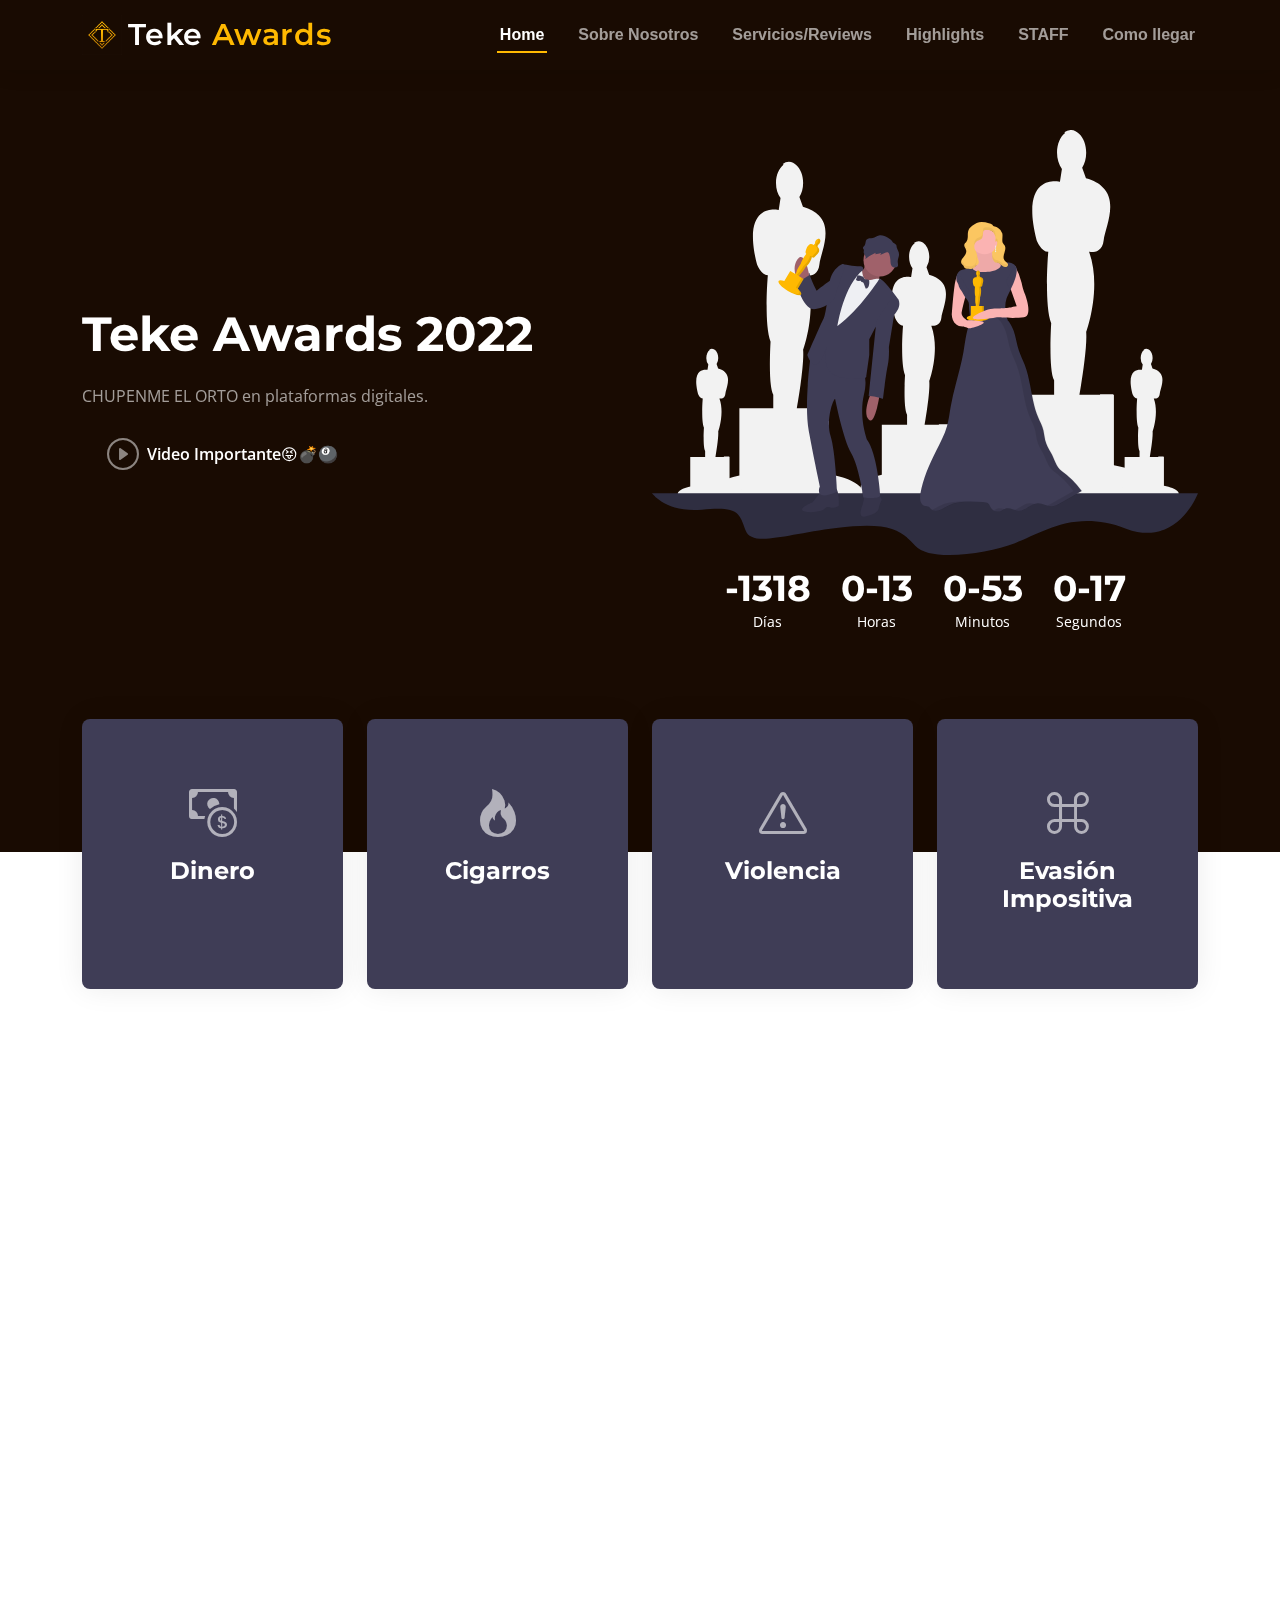
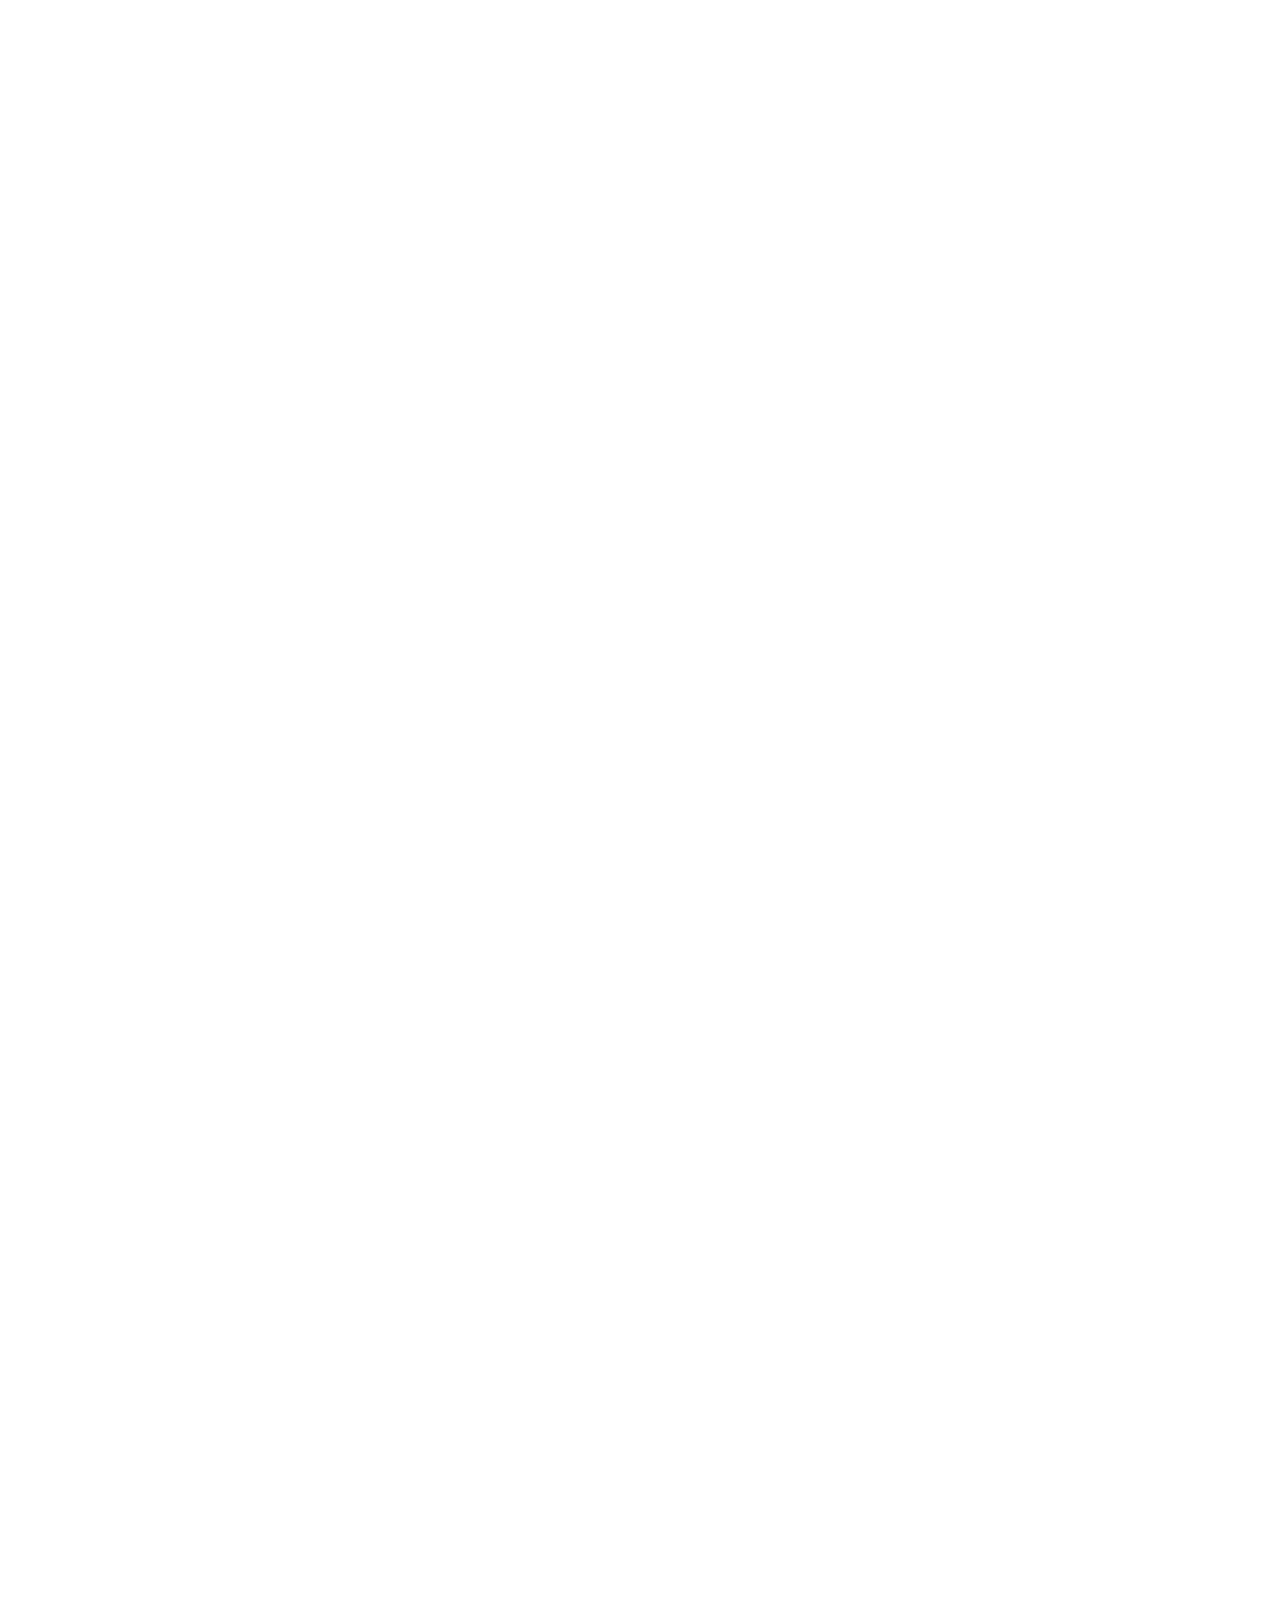
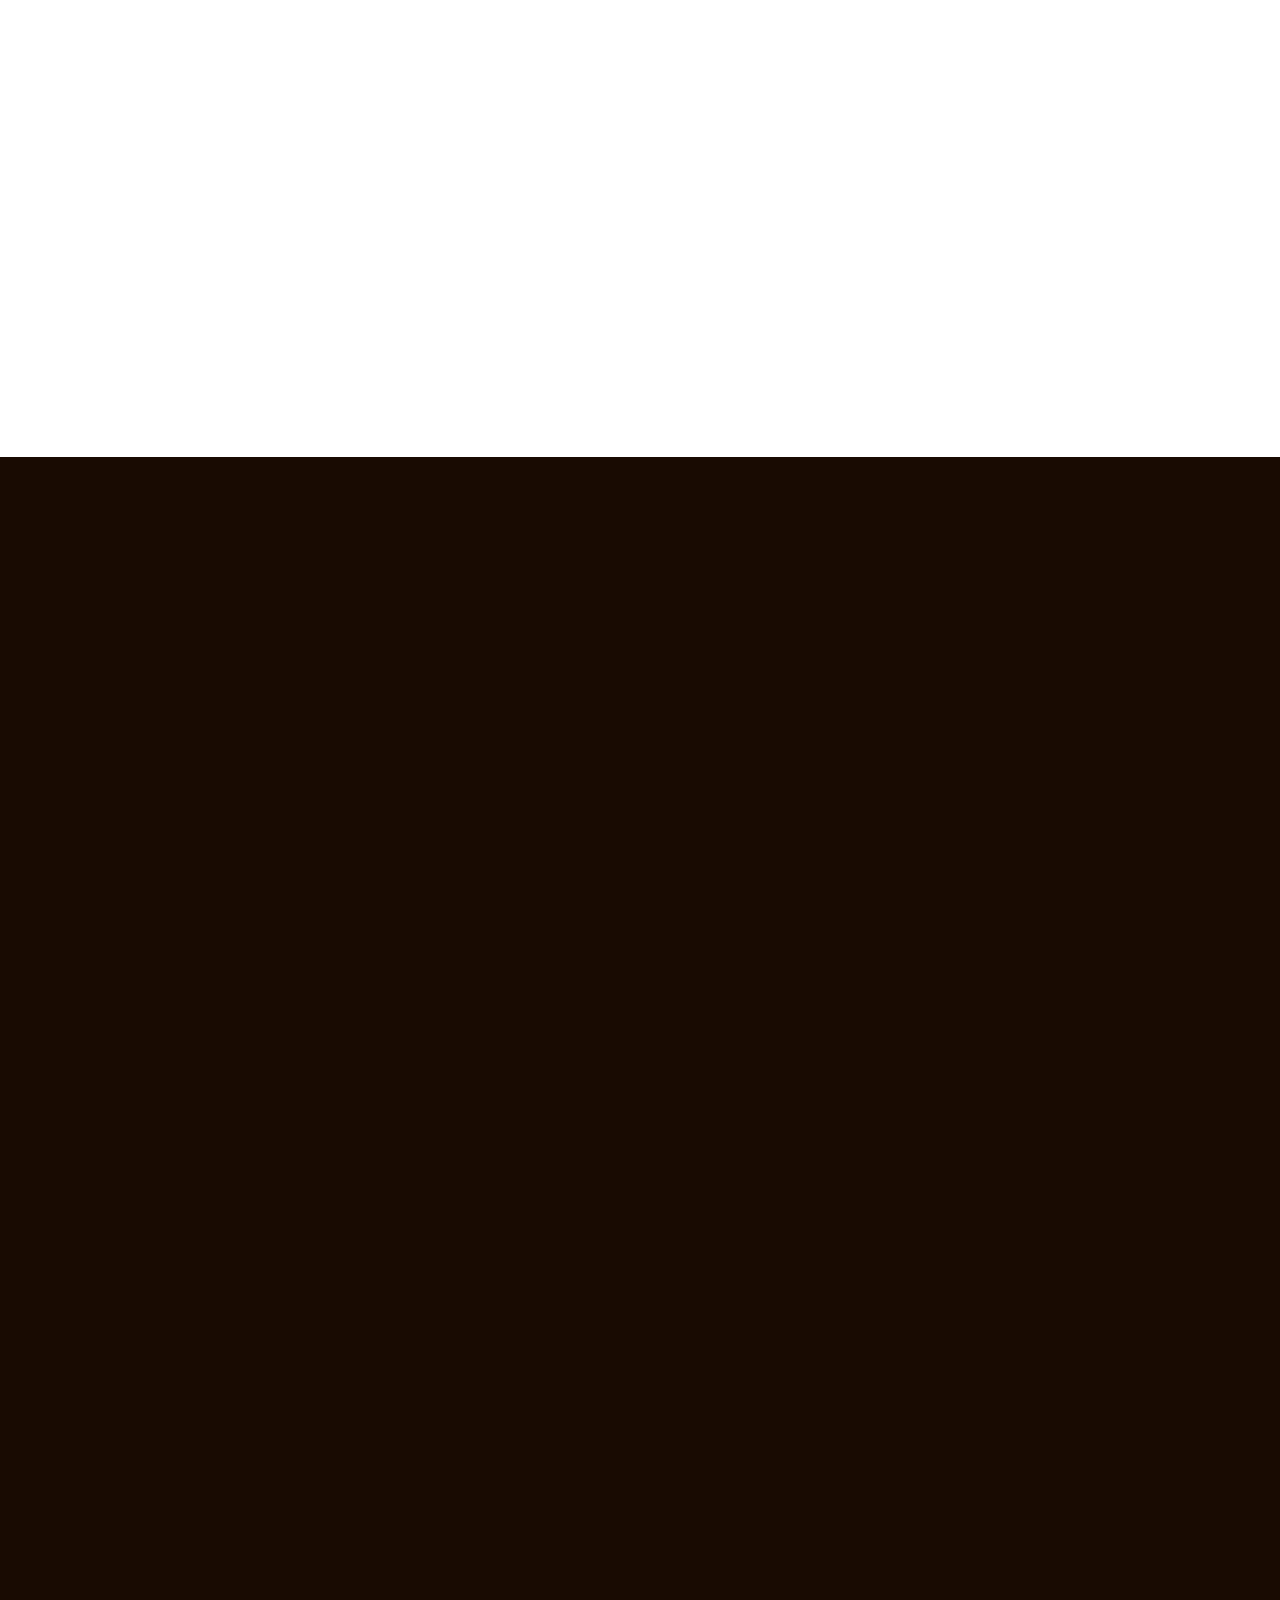
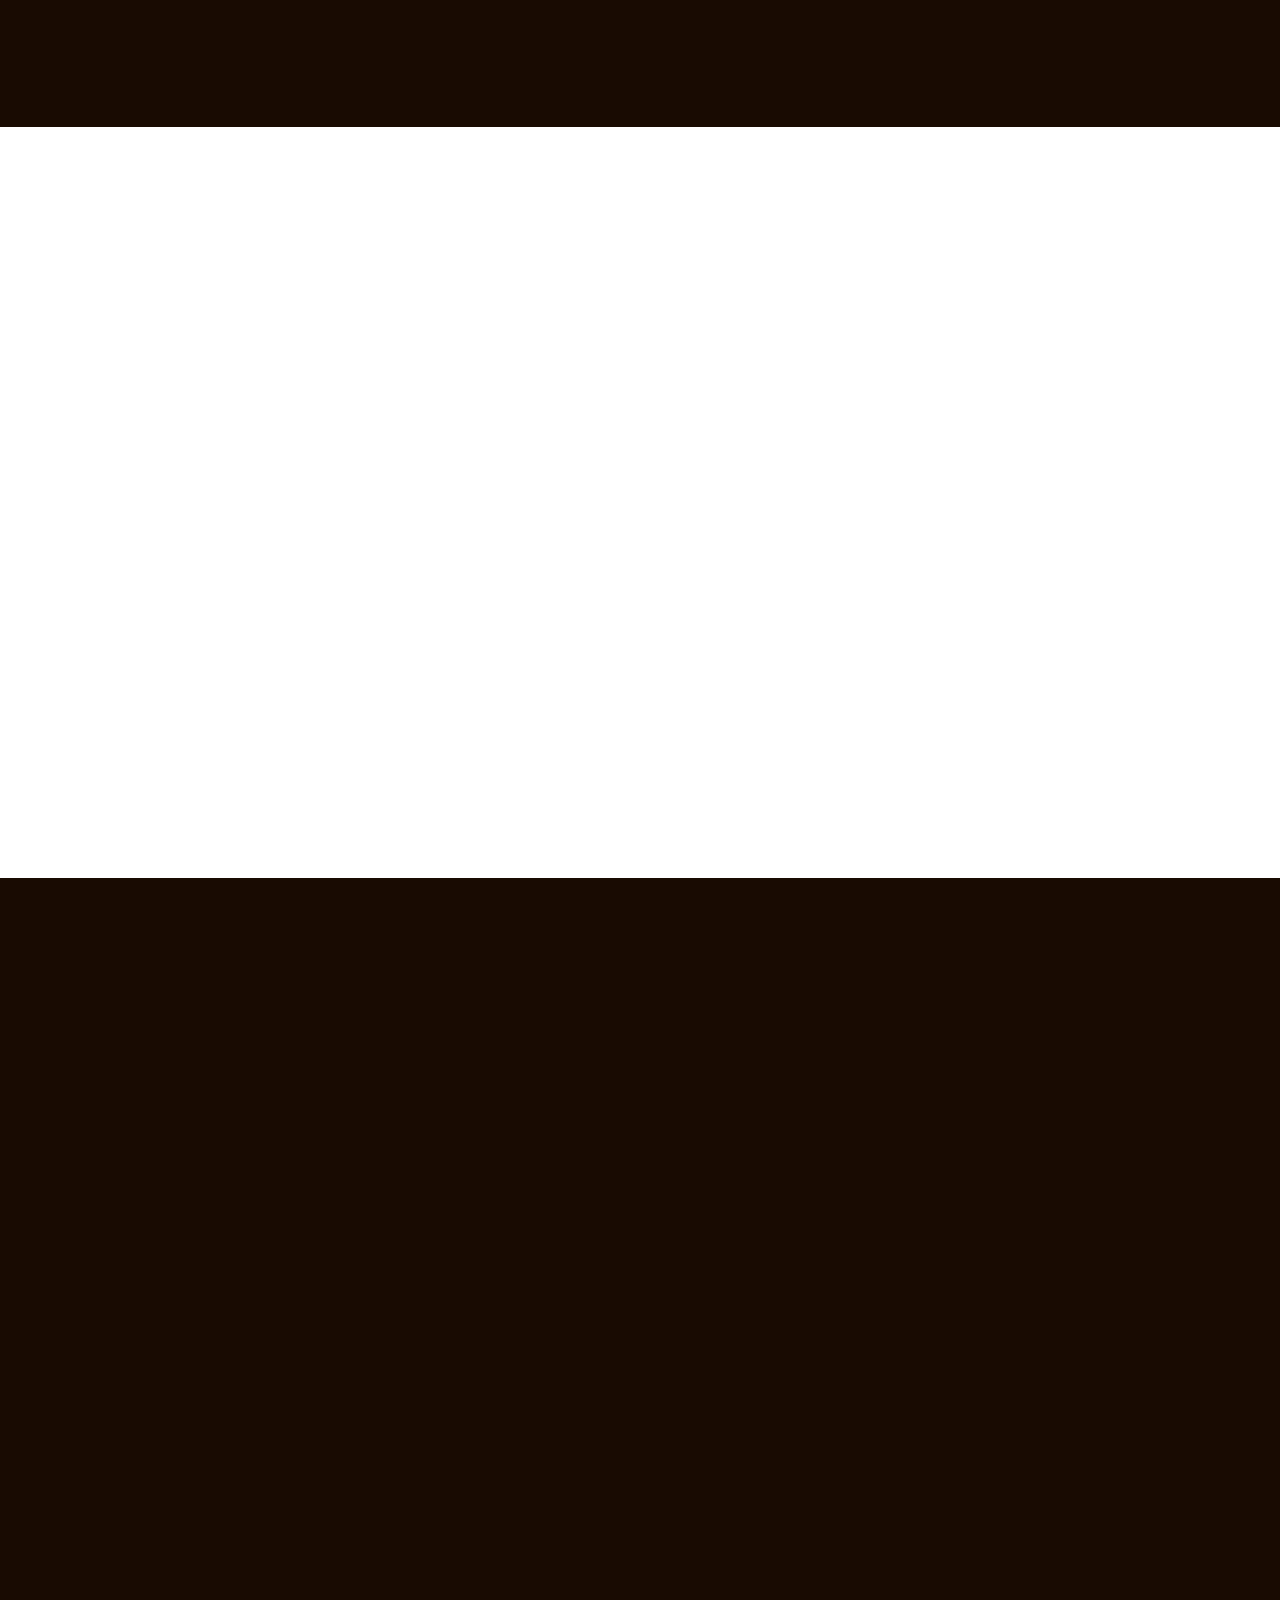
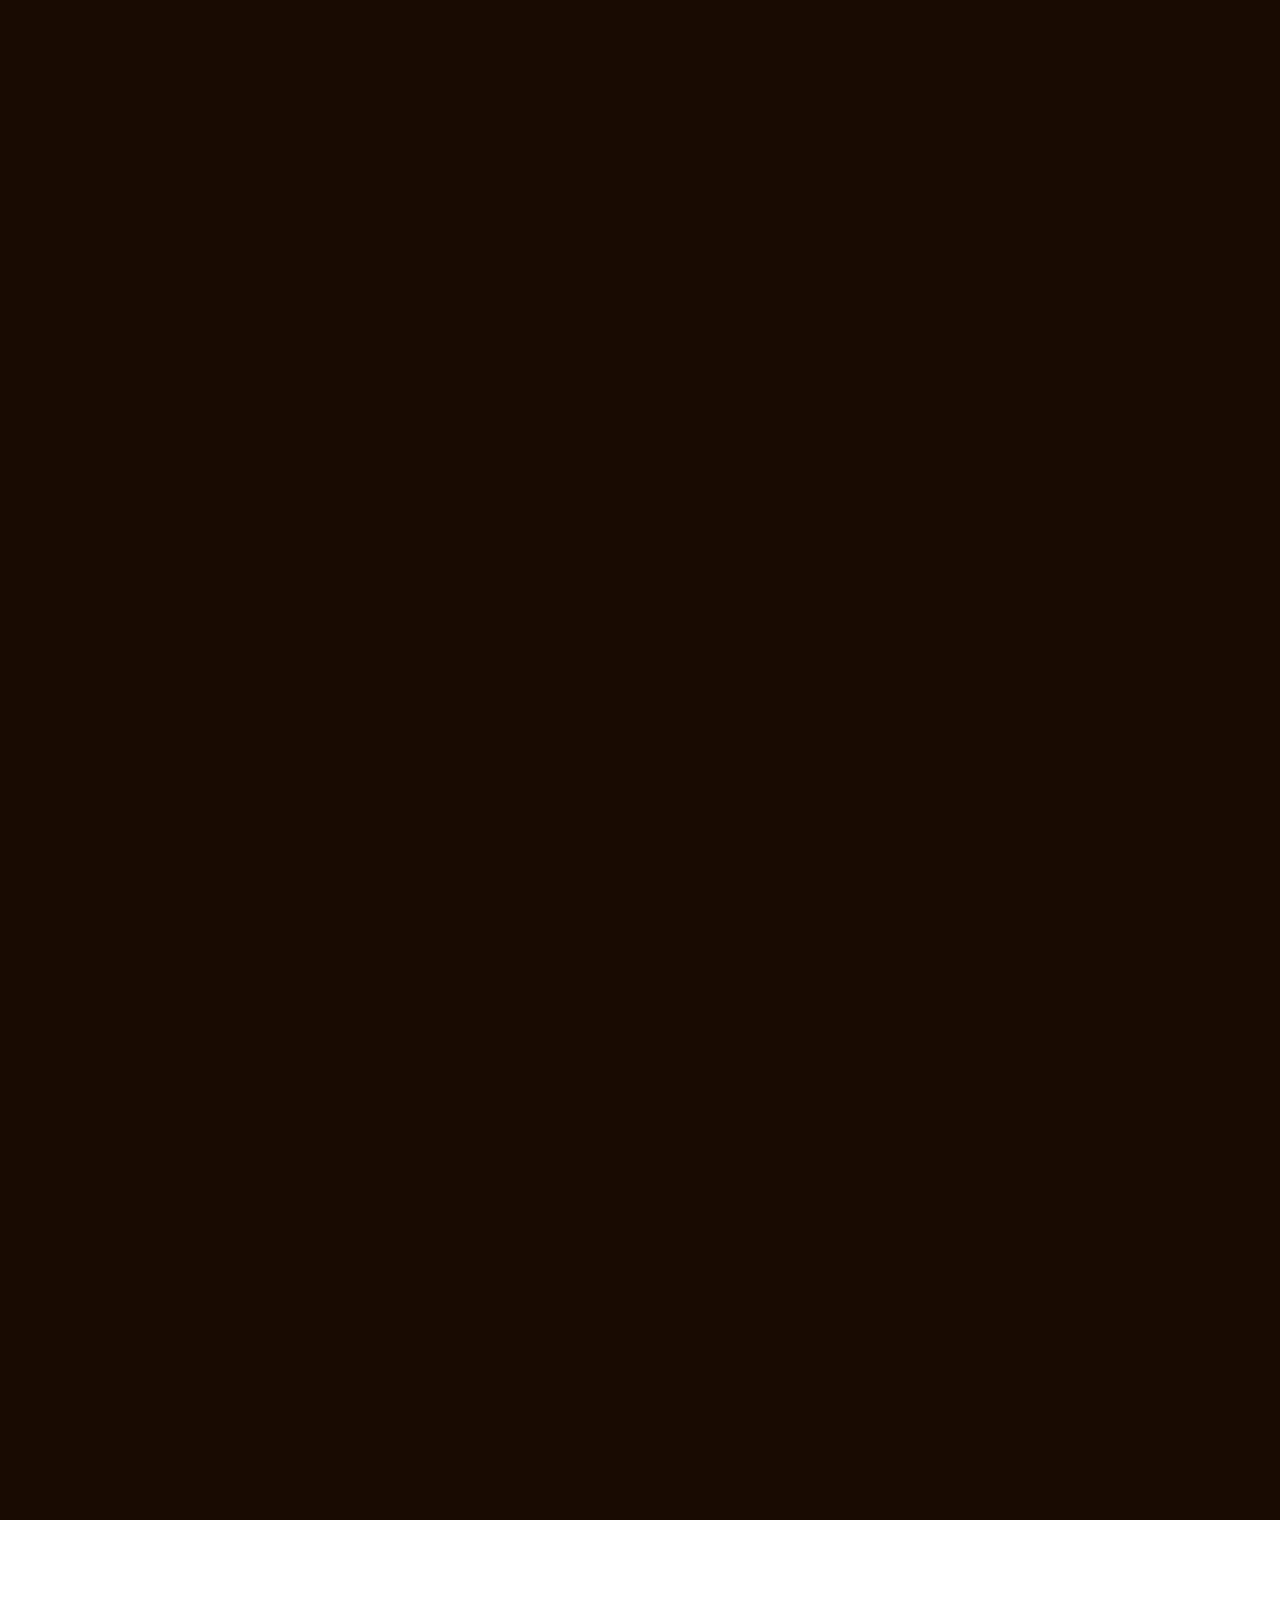
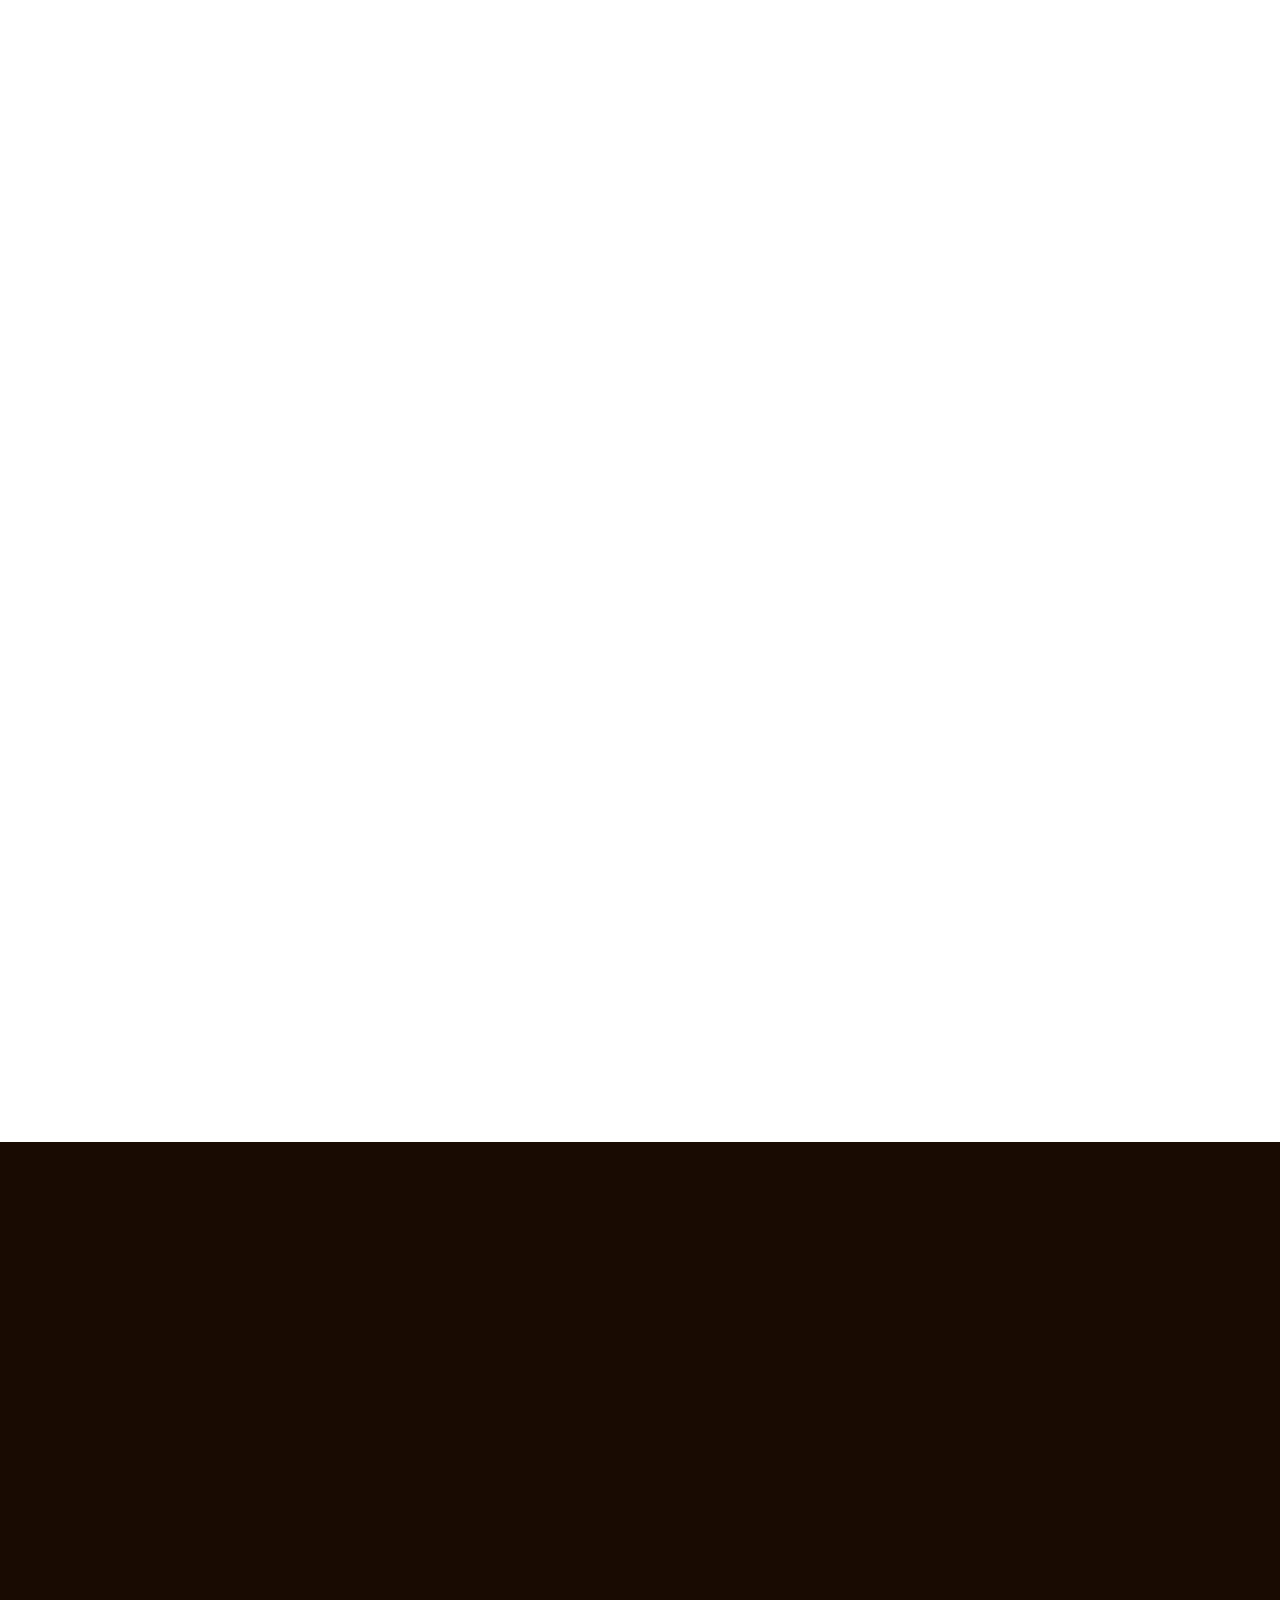
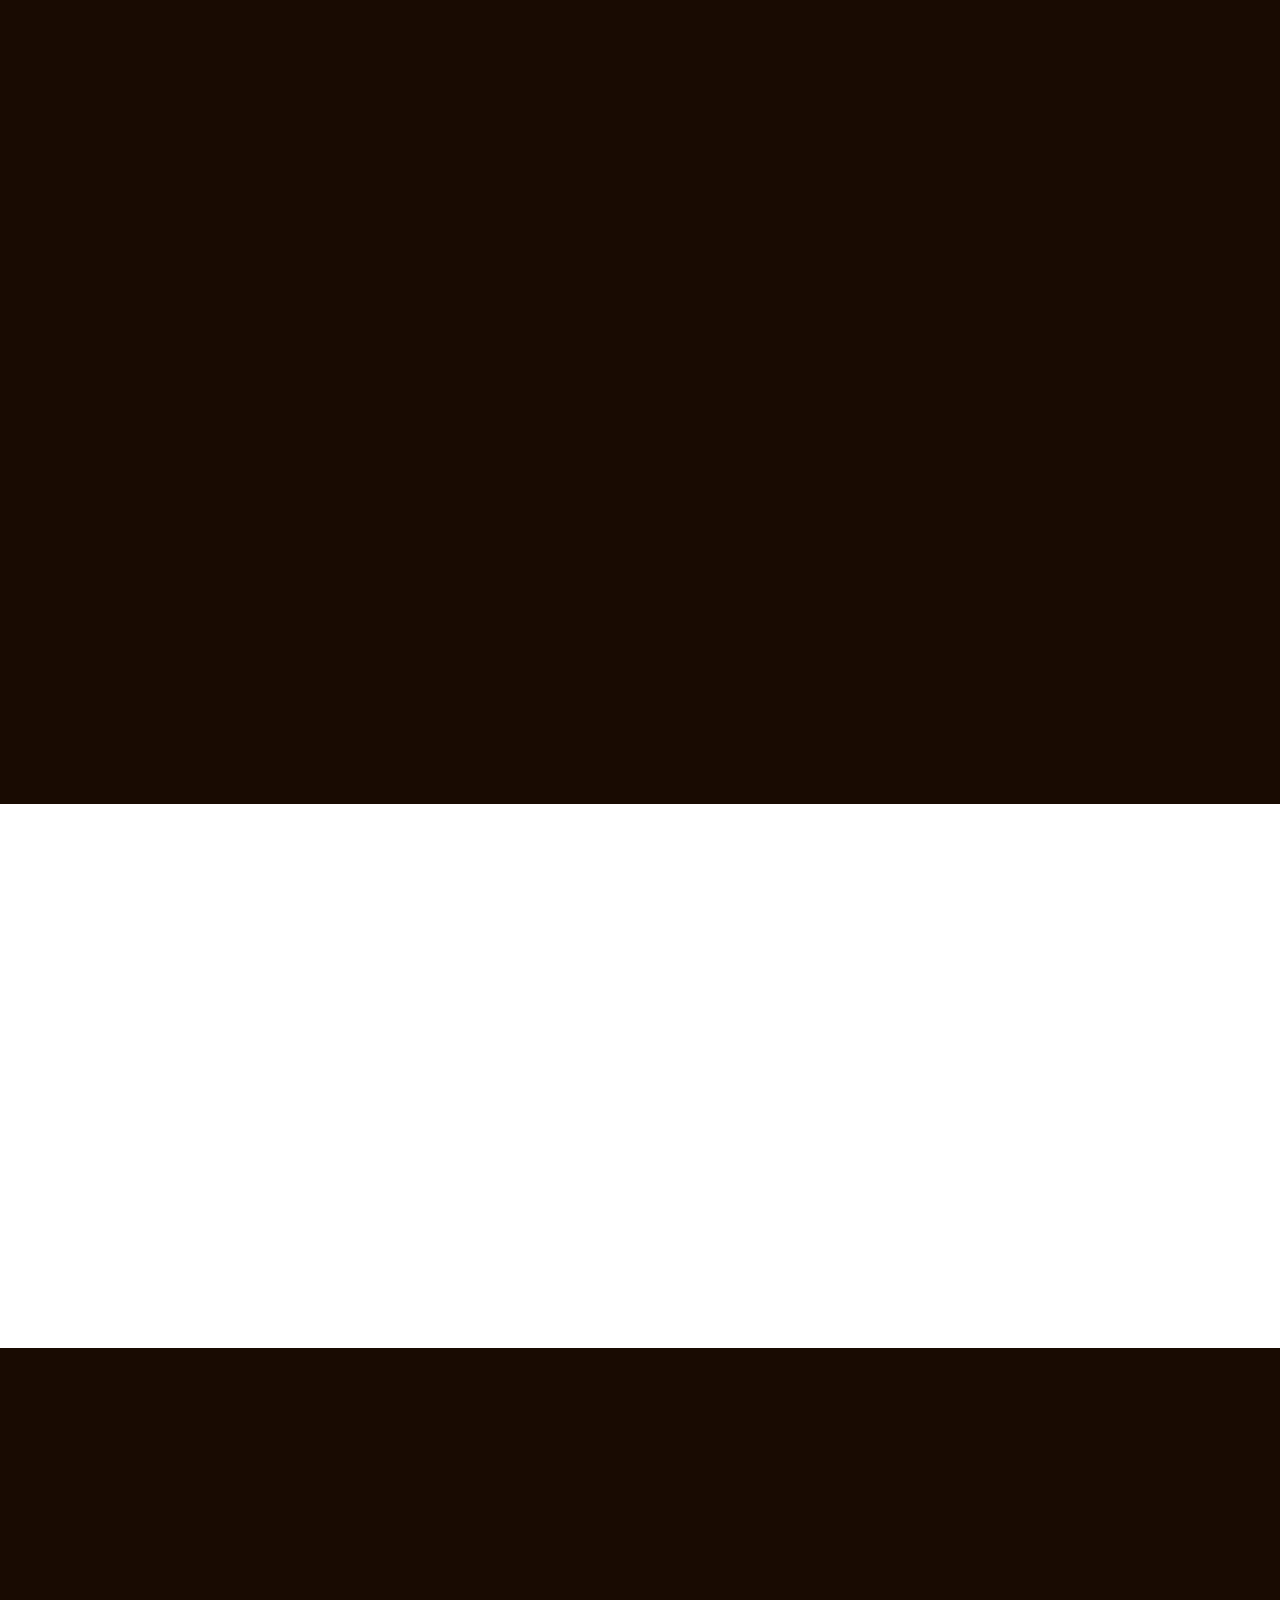
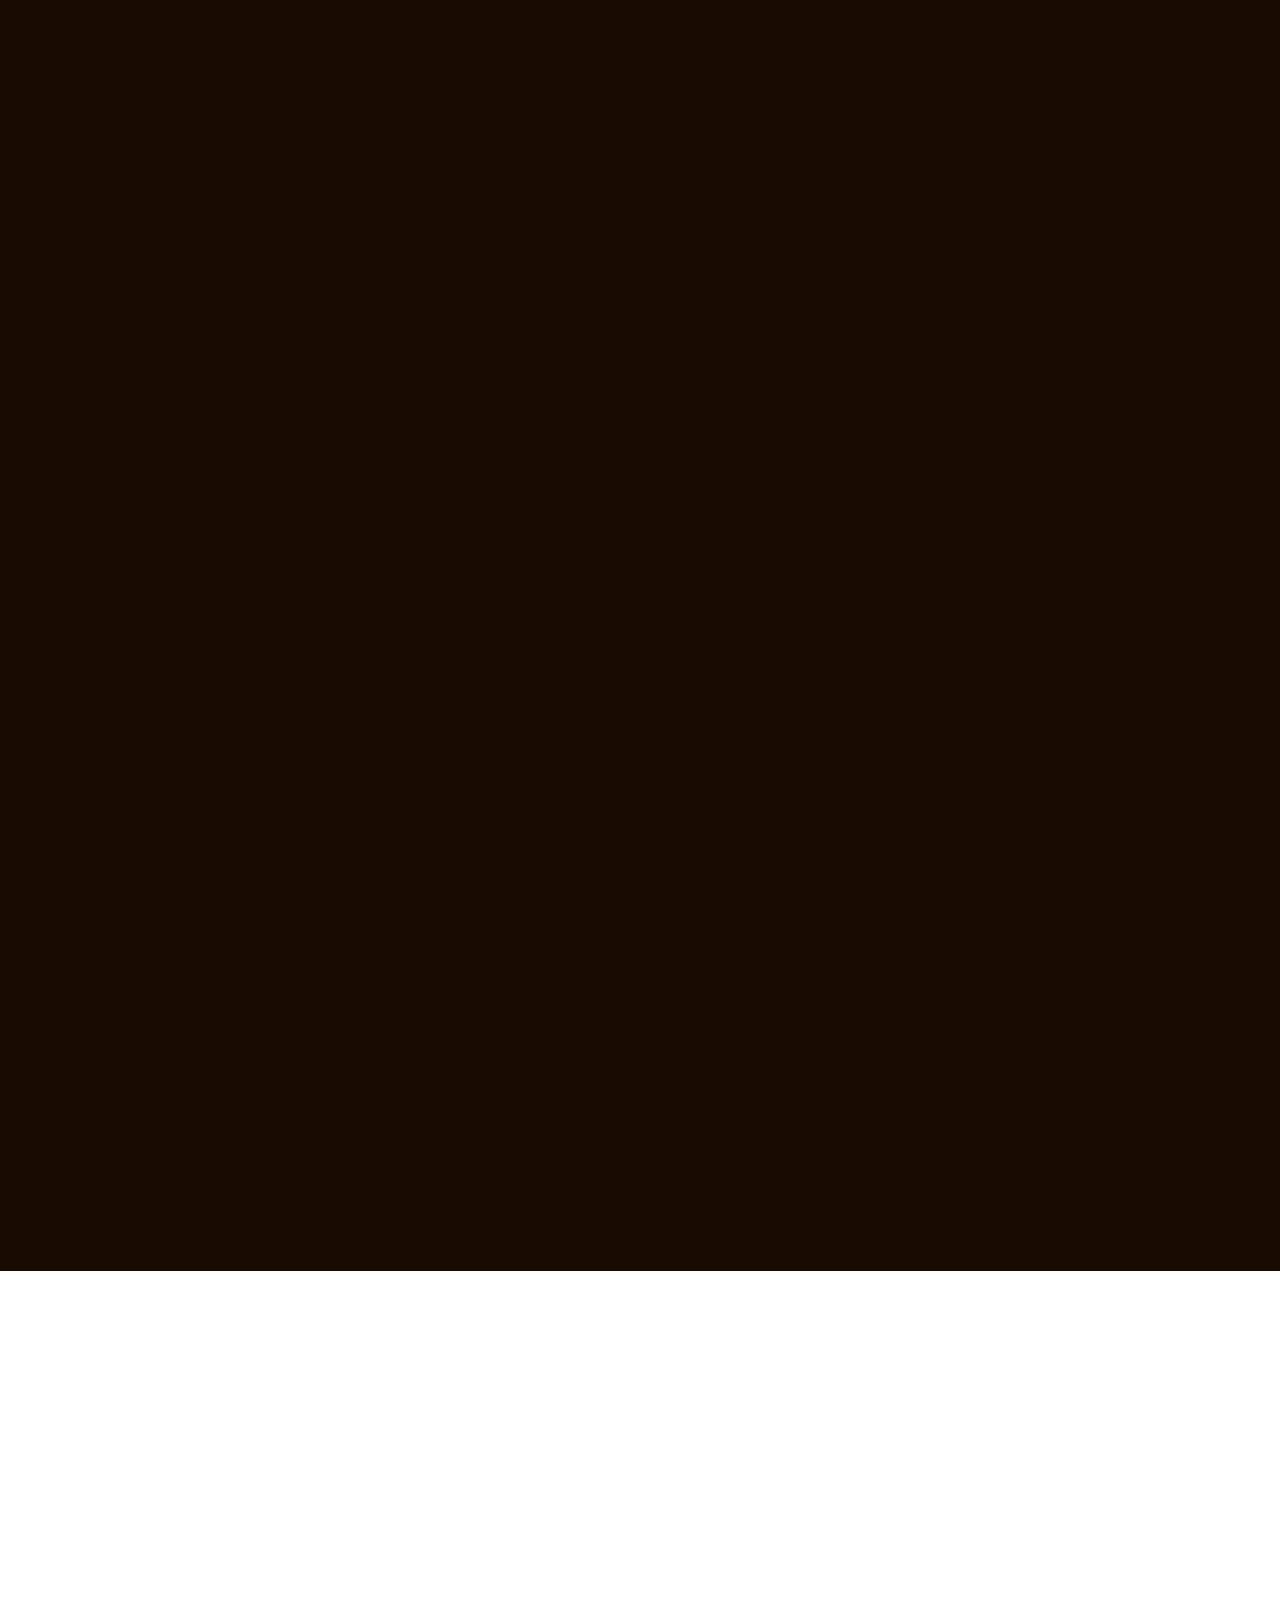
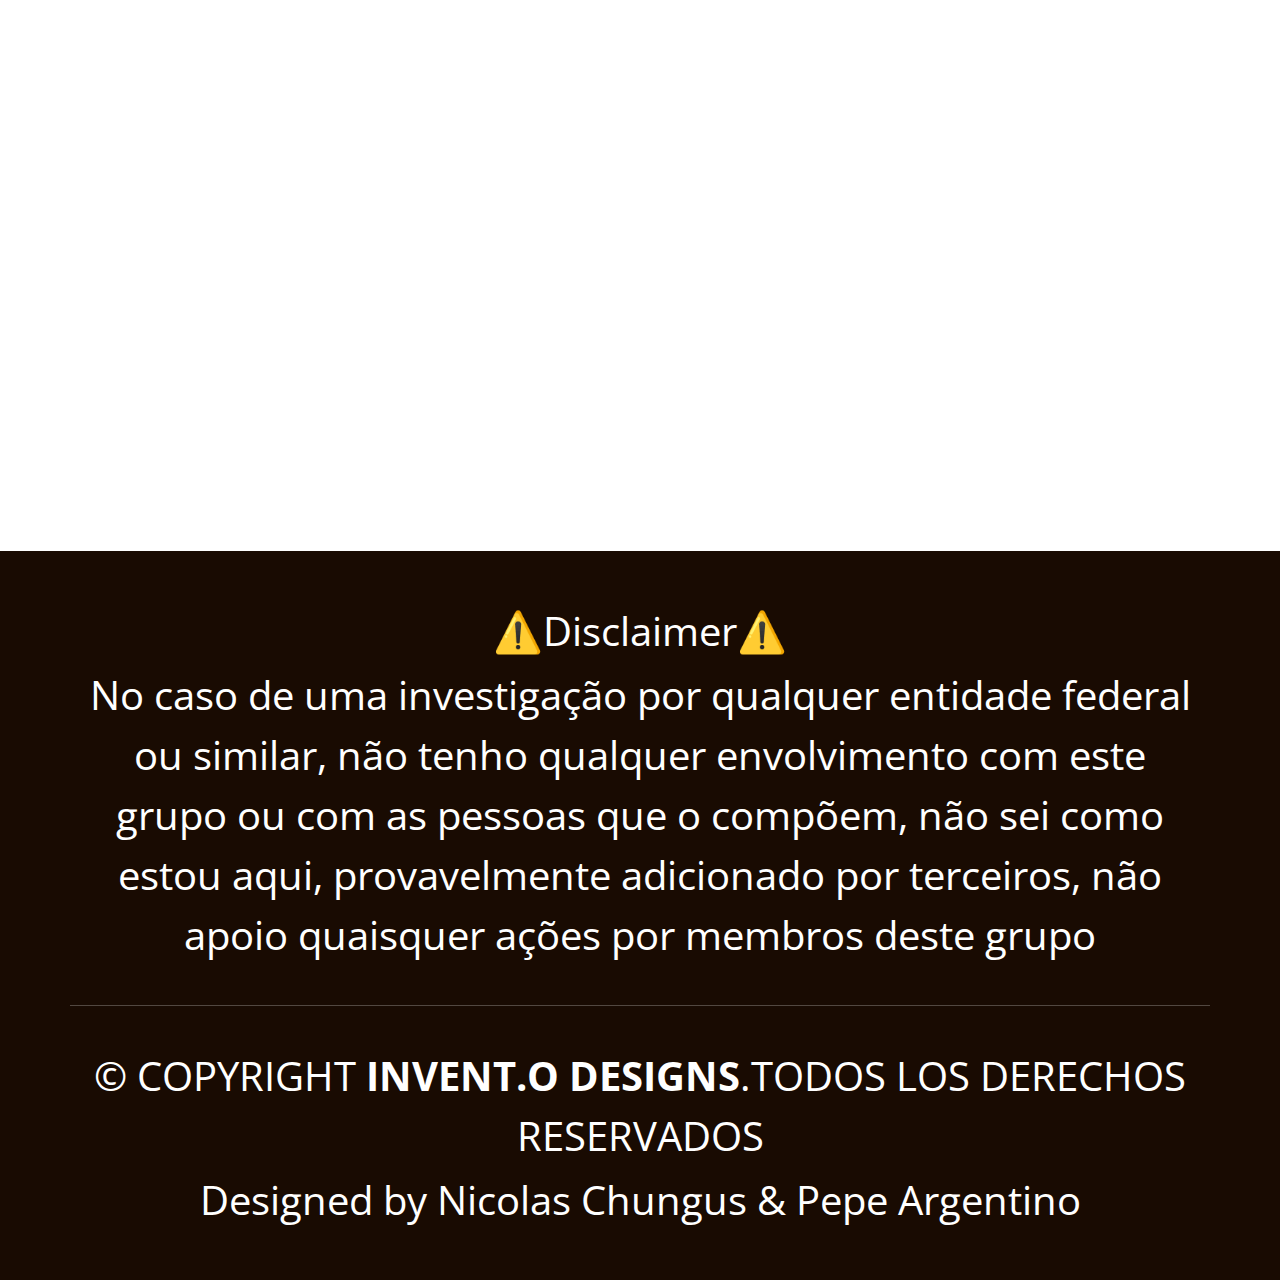
==== commit 07fc59f1: "modal" ====
--- a/index.html
+++ b/index.html
@@ -124,7 +124,7 @@
             <!-- <a href="#about" class="btn-get-started">Get Started</a> -->
             <a href="assets/img/VideosAwards/momo.mp4" class="glightbox btn-watch-video d-flex align-items-center"><i
                 class="bi bi-play-circle"></i><span>Video Importante😝💣🎱</span></a>
-          </div>
+          </div>  
         </div>
         <div class="col-lg-6 order-1 order-lg-2 ">
           <img src="assets/img/hero-img.svg" class="img-fluid" alt="" data-aos="zoom-out" data-aos-delay="100">
@@ -311,27 +311,6 @@
           
           
         </div>
-
-
-
-        
-
-
-
-
-
-
-
-
-
-
-
-
-
-
-
-
-
 
       </div>
     </section><!-- End About Us Section -->
@@ -985,7 +964,34 @@
                 <li class="na"><i class="bi bi-x"></i> <span>Acceso a los Teke Awards</span></li>
                 <li class="na"><i class="bi bi-x"></i> <span>Felicidad</span></li>
               </ul>
-              <div class="text-center"><a href="#" class="buy-btn">✡🐀🐭🐁✡</a></div>
+              <div class="text-center">
+                <!-- <a href="#" class="buy-btn">✡🐀🐭🐁✡</a> -->
+                <!-- Button trigger modal -->
+                <button type="button" class="buy-btn" data-bs-toggle="modal" data-bs-target="#exampleModal">
+                    ✡🐀🐭🐁✡
+                </button>
+                
+                <div class="modal fade" id="exampleModal" tabindex="-1" aria-labelledby="exampleModalLabel" aria-hidden="true" data-backdrop="false" data-mdb-backdrop="false">
+                    <div class="modal-dialog modal-dialog-centered modal-lg">
+                    <div class="modal-content">
+                        <div class="modal-header">
+                        <h5 class="modal-title text-center" id="exampleModalLabel">Entradas🎟️</h5>
+                        <button type="button" class="btn-close" data-bs-dismiss="modal" aria-label="Close"></button>
+                        </div>
+                        <div class="modal-body">
+                            <p>
+                               Para pagar la entrada realizar un pago via transferencia al siguiente CBU:
+                            </p>
+                            <h4>"123456789"</h4>
+                        </div>
+                        <div class="modal-footer">
+                        <button type="button" class="buy-btn" data-bs-dismiss="modal">Cerrar</button>
+                        <!-- <button type="button" class="buy-btn">Save changes</button> -->
+                        </div>
+                    </div>
+                    </div>
+                </div>
+              </div>
             </div>
           </div><!-- End Pricing Item -->
 
@@ -1008,7 +1014,17 @@
                 <li><i class="bi bi-check"></i> Bartender asignado</li>
                 <li><i class="bi bi-check"></i> Minas</li>
               </ul>
-              <div class="text-center"><a href="#" class="buy-btn">Pagar🤑💲💸</a></div>
+              <div class="text-center">
+                <!-- <a href="#" class="buy-btn">Pagar🤑💲💸</a> -->
+
+
+
+                <!-- Button trigger modal -->
+                <button type="button" class="buy-btn" data-bs-toggle="modal" data-bs-target="#exampleModal">
+                    Pagar🤑💲💸
+                </button>
+
+              </div>
             </div>
           </div><!-- End Pricing Item -->
 
@@ -1030,13 +1046,29 @@
                 <li class="na"><i class="bi bi-x"></i> <span>Acceso a juegos de billar</span></li>
                 <li class="na"><i class="bi bi-x"></i> <span>Minas</span></li>
               </ul>
-              <div class="text-center"><a href="#" class="buy-btn">Pagar🤑💲💸</a></div>
+              <div class="text-center">
+                <!-- <a href="#" class="buy-btn">Pagar🤑💲💸</a> -->
+
+
+                <!-- Button trigger modal -->
+                <button type="button" class="buy-btn" data-bs-toggle="modal" data-bs-target="#exampleModal">
+                    Pagar🤑💲💸
+                </button>
+
+              </div>
             </div>
           </div><!-- End Pricing Item -->
 
         </div>
 
       </div>
+      
+      
+      
+
+        
+    
+
     </section><!-- End Pricing Section -->
 
     <!-- ======= Frequently Asked Questions Section ======= -->
--- a/assets/css/main.css
+++ b/assets/css/main.css
@@ -175,8 +175,8 @@
   bottom: -15px;
   z-index: 99999;
   background: var(--color-secondary);
-  width: 70px;
-  height: 70px;
+  width: 44px;
+  height: 44px;
   border-radius: 50px;
   transition: all 0.4s;
 }
@@ -518,7 +518,7 @@
     inset: 0;
     padding: 50px 0 10px 0;
     margin: 0;
-    background: rgba(0, 131, 116, 0.9);
+    background: var(--color-primary);
     overflow-y: auto;
     transition: 0.3s;
     z-index: 9998;
@@ -617,7 +617,7 @@
     content: "";
     position: fixed;
     inset: 0;
-    background: rgba(0, 106, 93, 0.8);
+    background: rgba(0, 0, 0, 0.5);
     z-index: 9996;
   }
 }
@@ -679,7 +679,7 @@
 .about .play-btn {
   width: 94px;
   height: 94px;
-  background: radial-gradient(var(--color-primary) 50%, rgba(0, 131, 116, 0.4) 52%);
+  background: radial-gradient(var(--color-primary) 50%, rgba(131, 118, 0, 0.4) 52%);
   border-radius: 50%;
   display: block;
   position: absolute;
@@ -705,7 +705,7 @@
   animation-timing-function: steps;
   opacity: 1;
   border-radius: 50%;
-  border: 5px solid rgba(0, 131, 116, 0.7);
+  border: 5px solid rgba(233, 229, 9, 0.7);
   top: -15%;
   left: -15%;
   background: rgba(198, 16, 0, 0);
@@ -873,7 +873,7 @@
   width: 94px;
   height: 94px;
   margin-bottom: 20px;
-  background: radial-gradient(var(--color-primary) 50%, rgba(0, 131, 116, 0.4) 52%);
+  background: radial-gradient(var(--color-primary) 50%, rgba(131, 118, 0, 0.4) 52%);
   border-radius: 50%;
   display: inline-block;
   position: relative;
@@ -897,7 +897,7 @@
   animation-timing-function: steps;
   opacity: 1;
   border-radius: 50%;
-  border: 5px solid rgba(0, 131, 116, 0.7);
+  border: 5px solid rgba(233, 229, 9, 0.7);
   top: -15%;
   left: -15%;
   background: rgba(198, 16, 0, 0);
@@ -1777,11 +1777,11 @@
 
 .contact .info-item {
   width: 100%;
-  background-color: #009282;
+  background-color: var(--color-secondary);
   margin-bottom: 20px;
   padding: 20px;
   border-radius: 10px;
-  color: #fff;
+  color: var(--color-primary);
 }
 
 .contact .info-item:last-child {
@@ -2788,4 +2788,10 @@
 
     position:absolute;
 
-}+}
+  
+.modal-backdrop {
+    z-index: -100;
+}
+
+ .modal-backdrop { opacity: 0 !important; }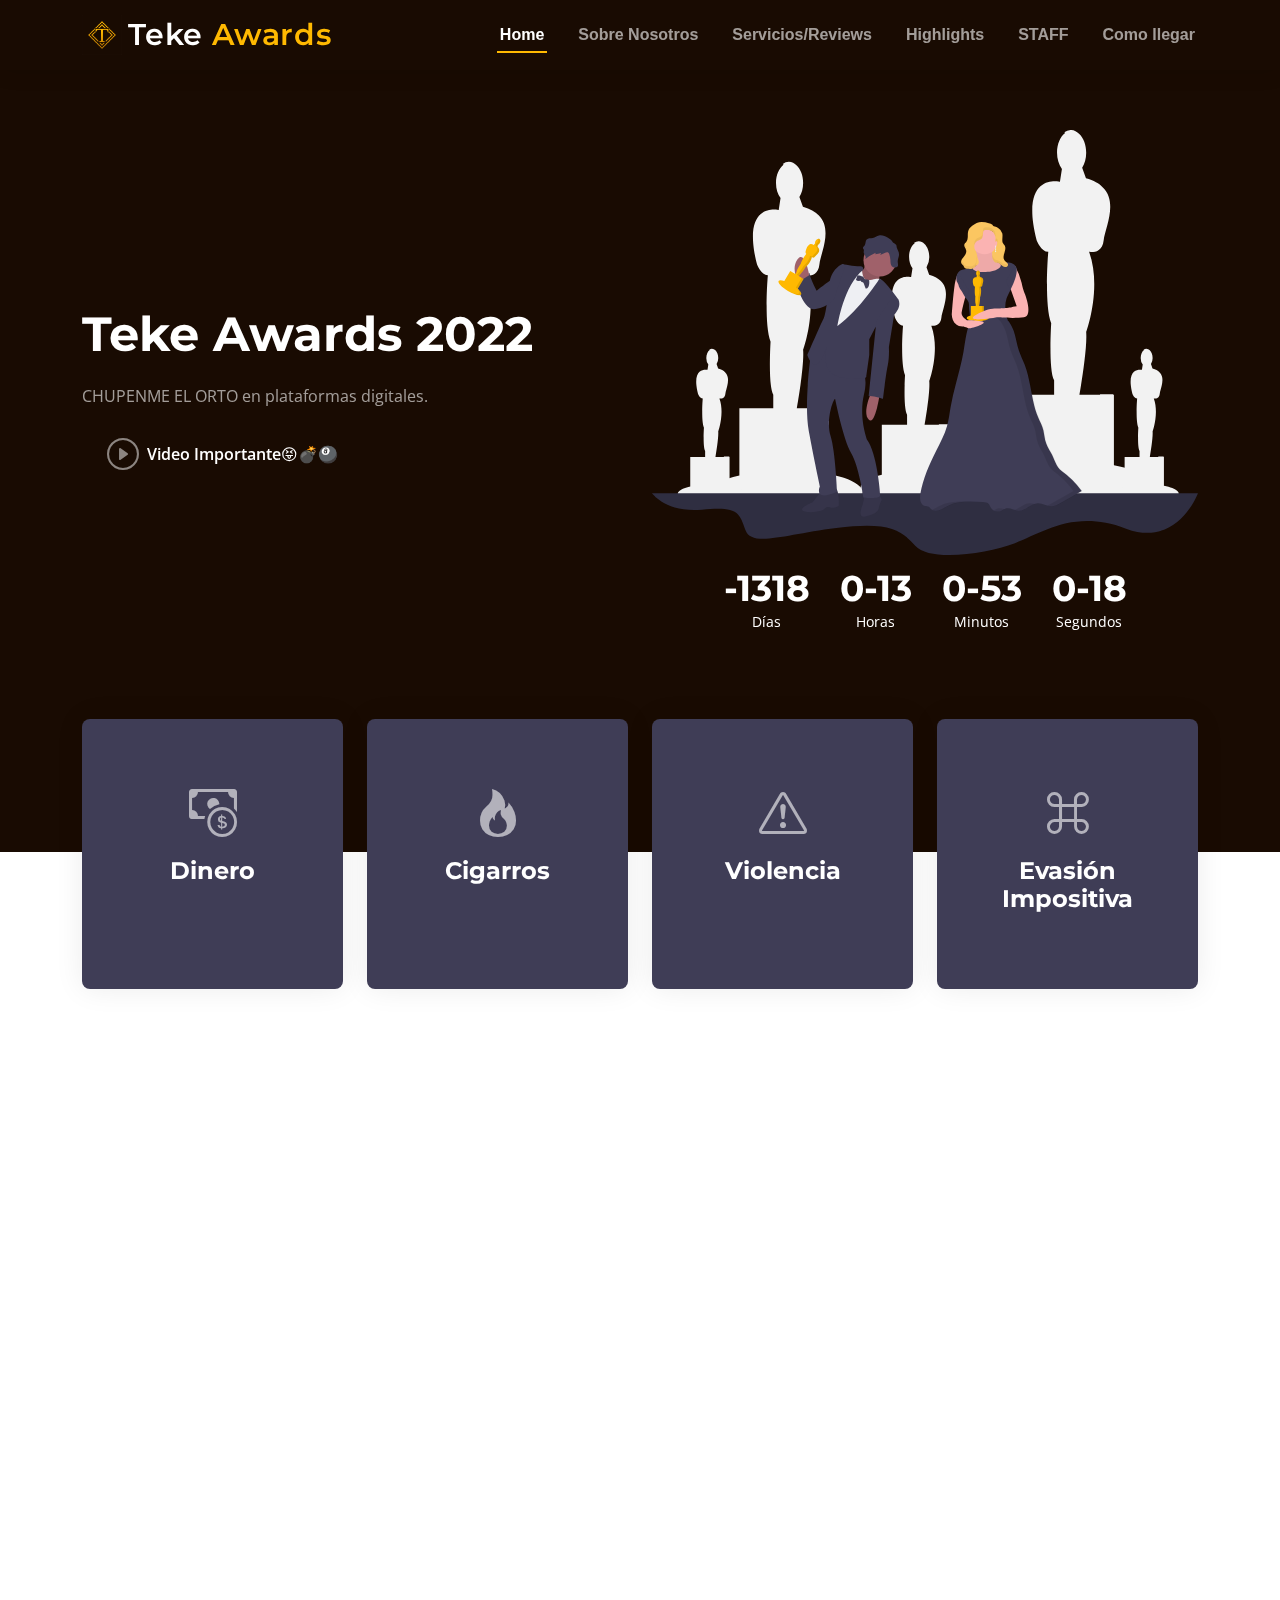
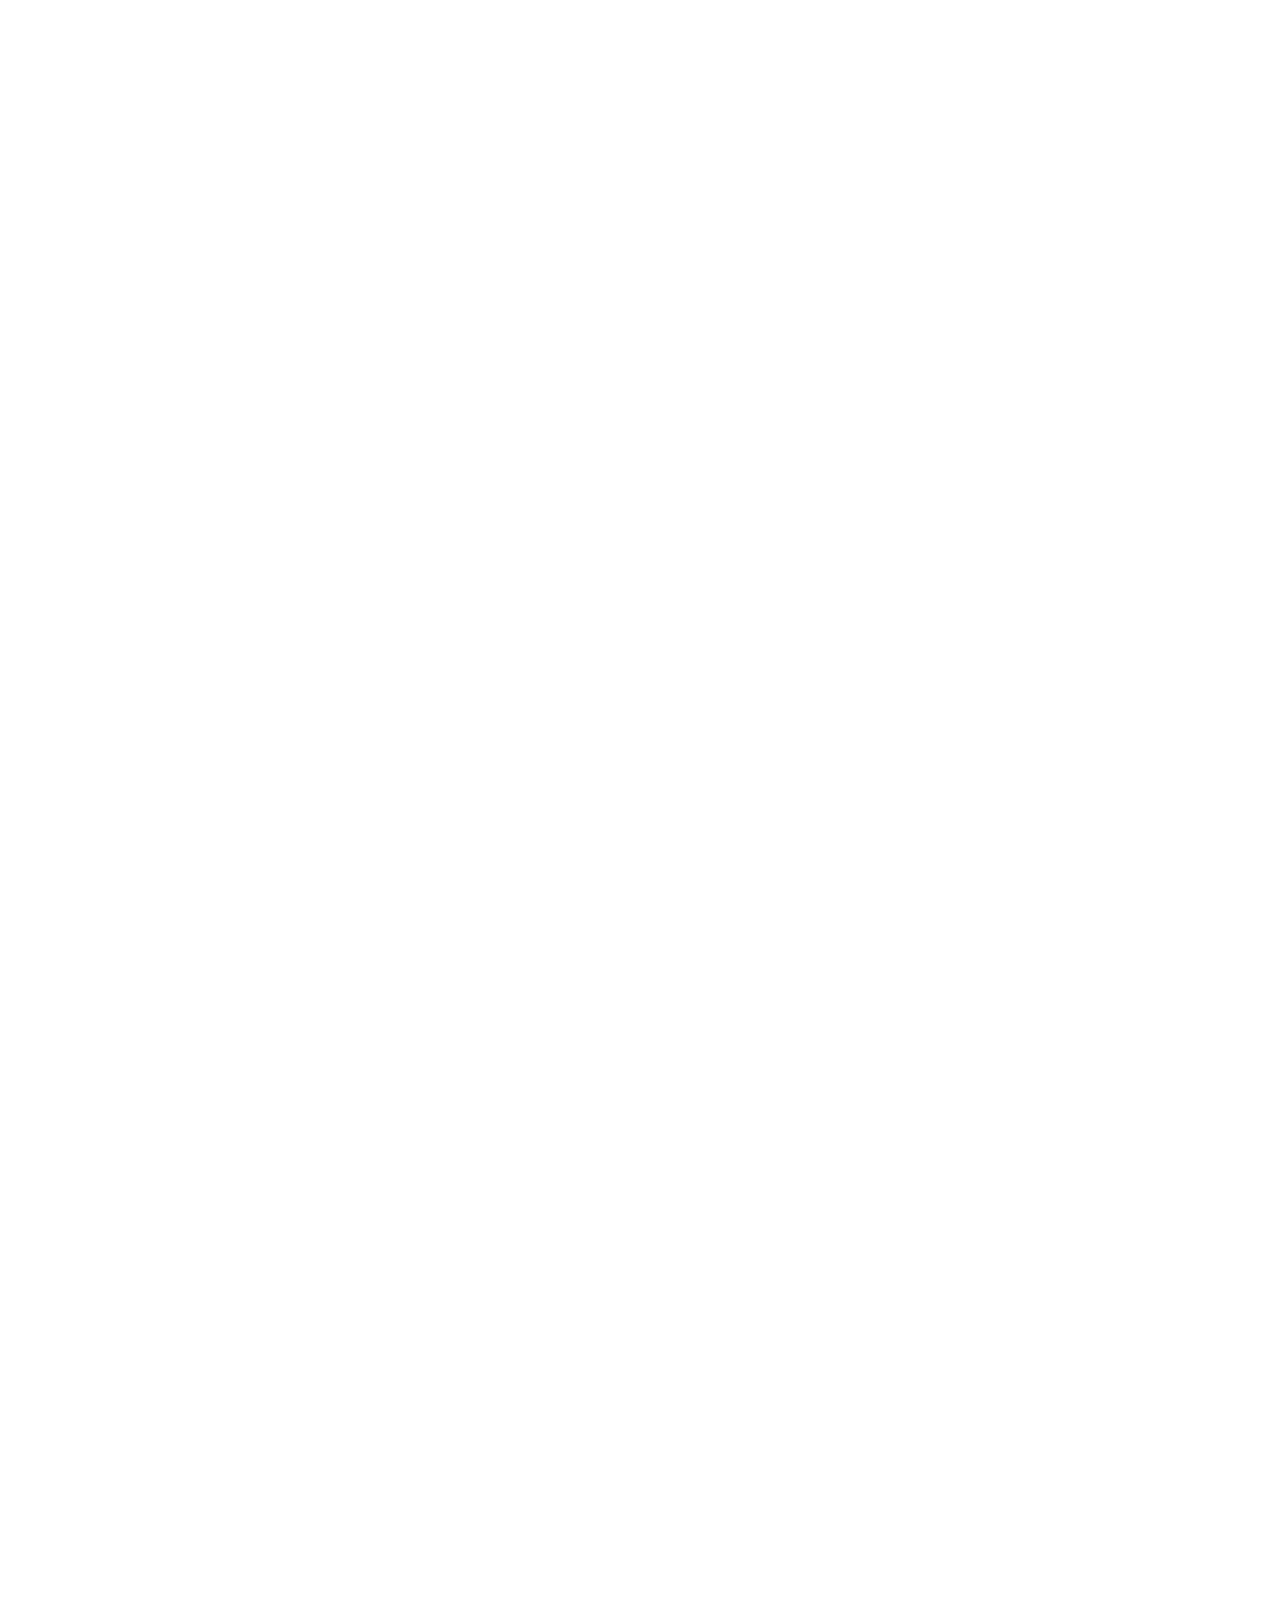
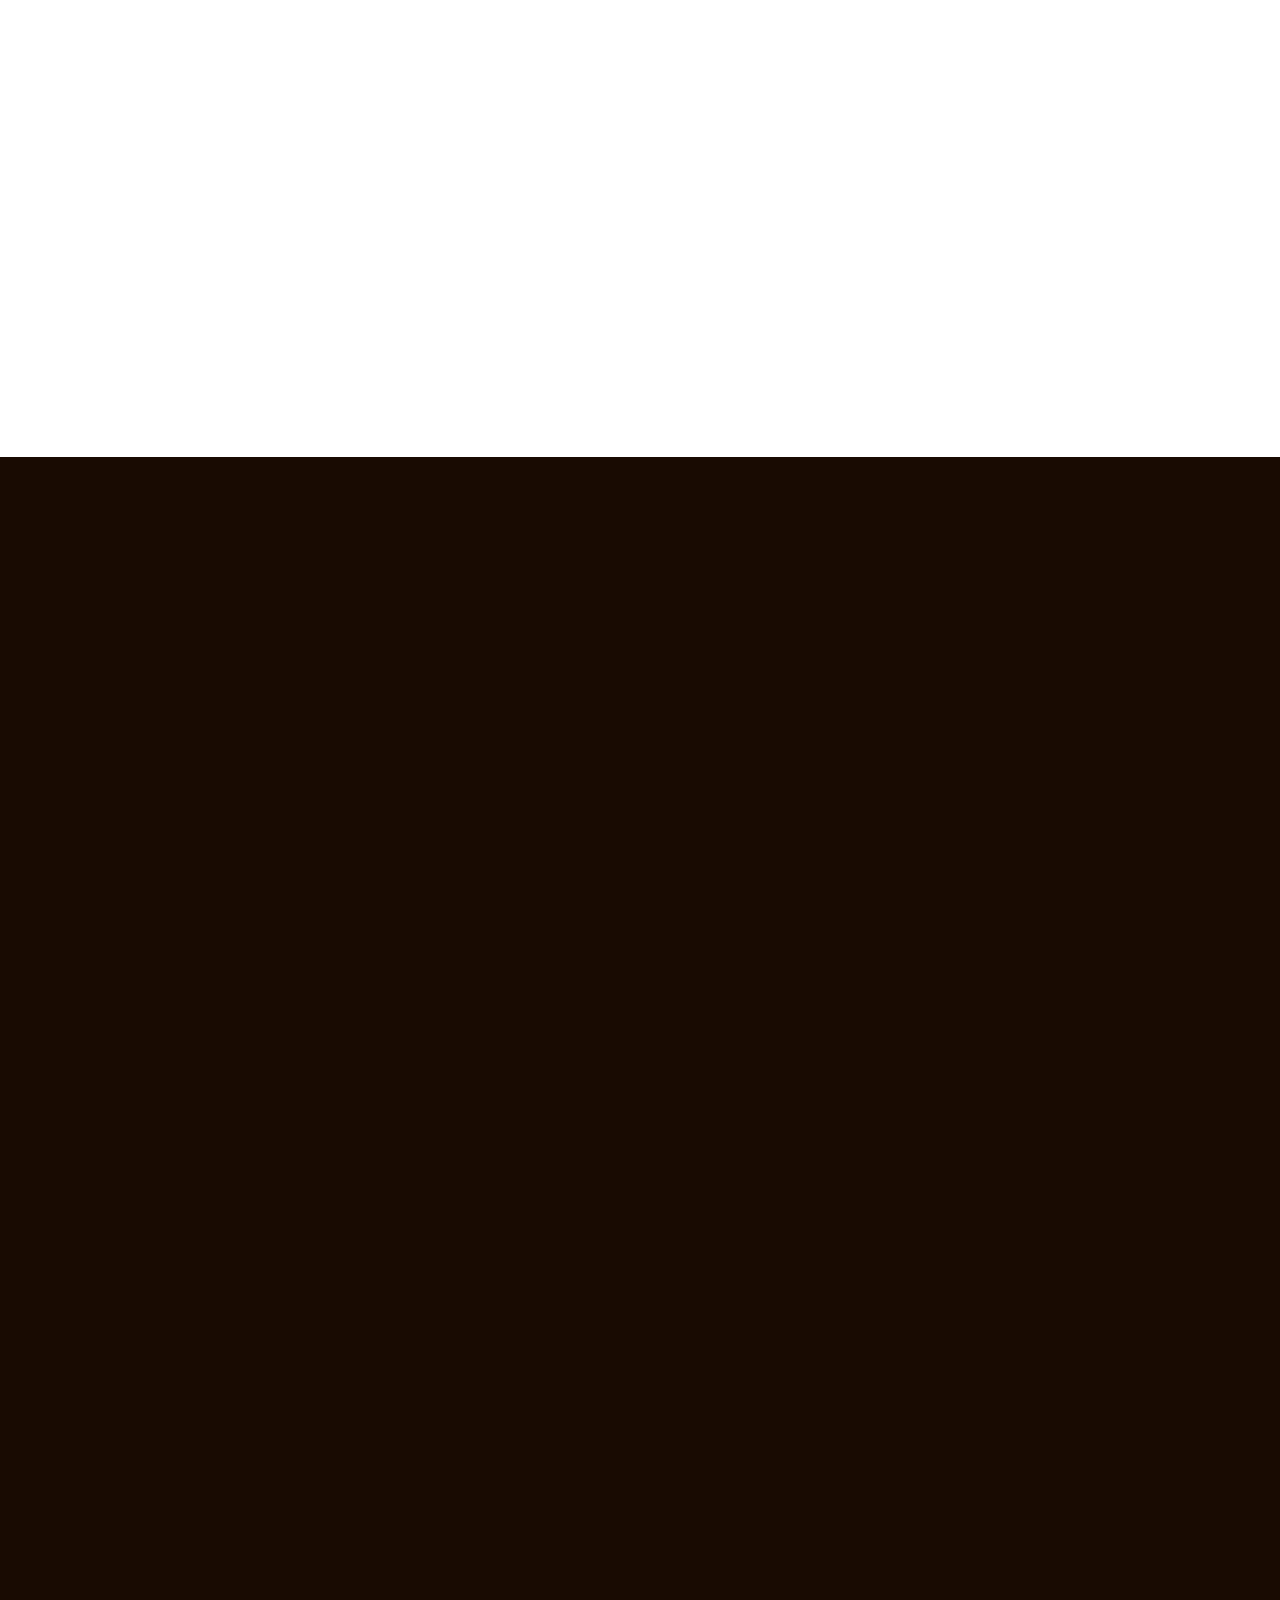
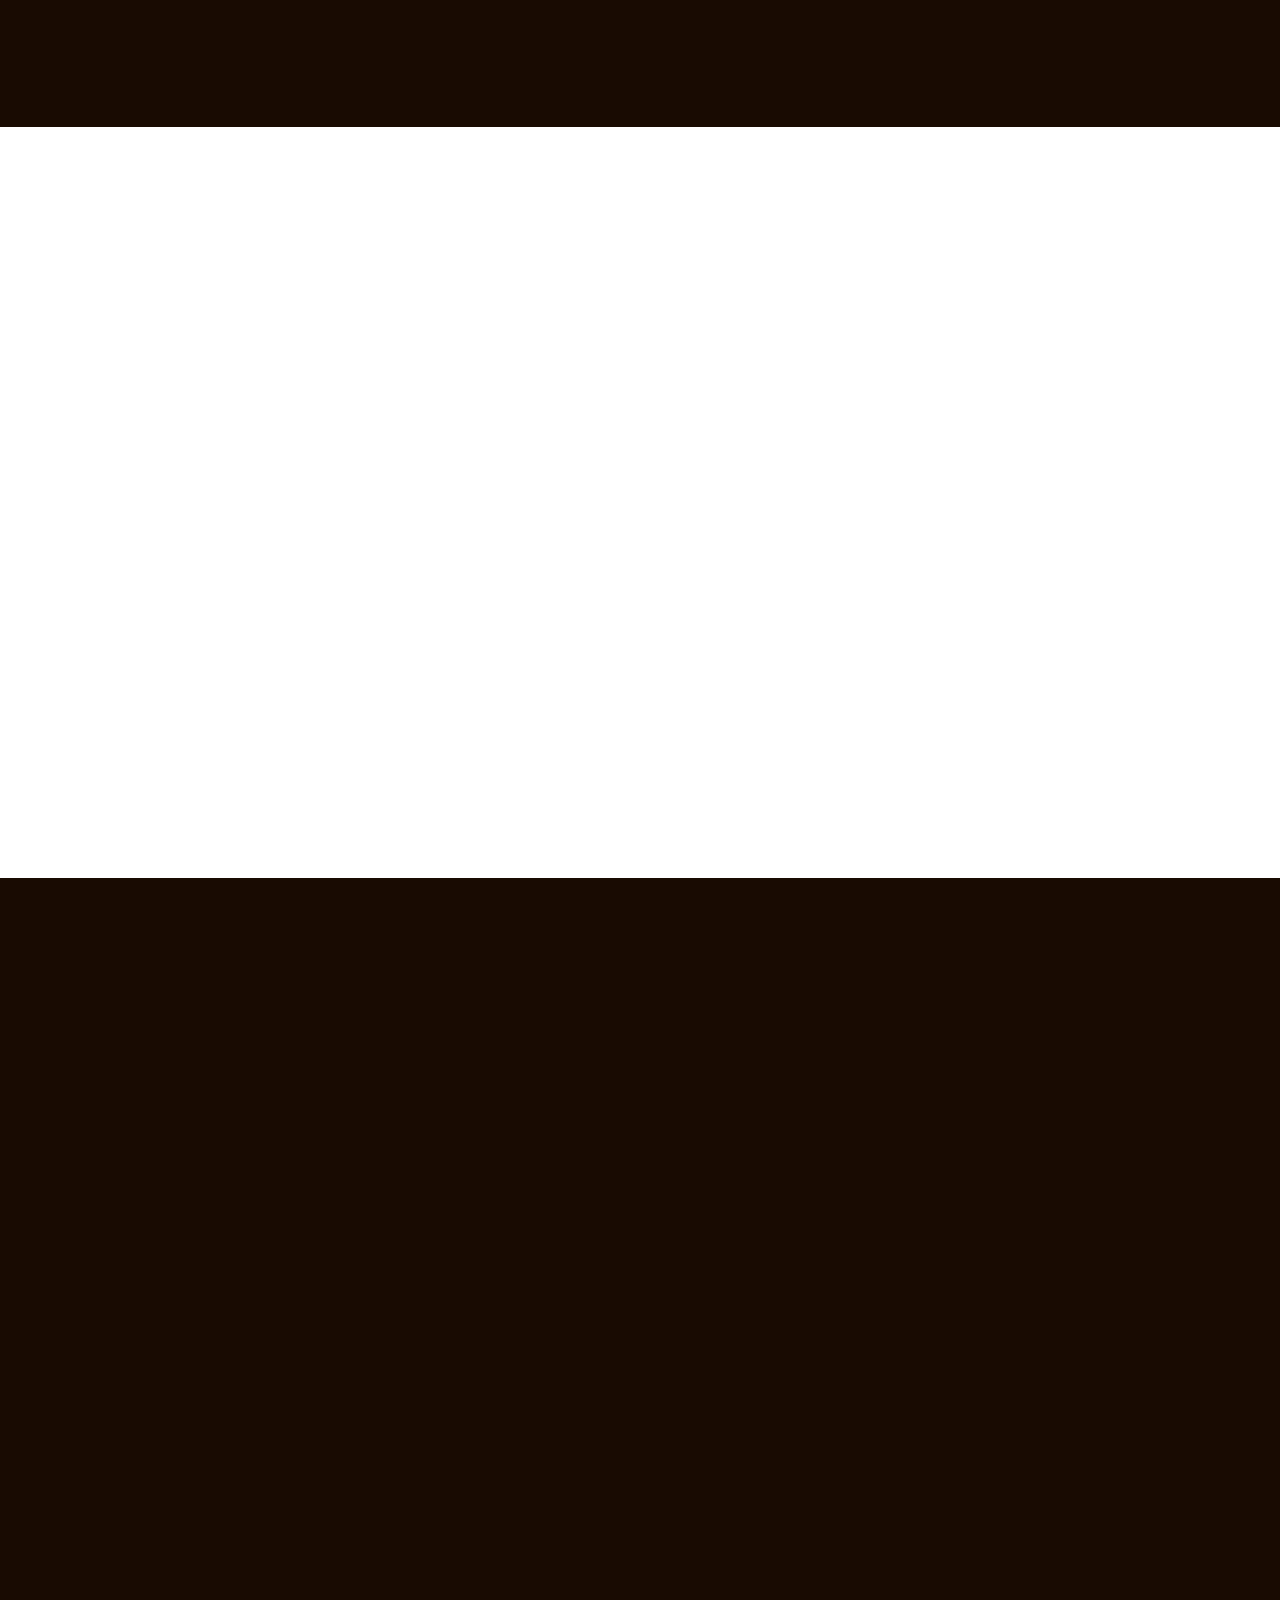
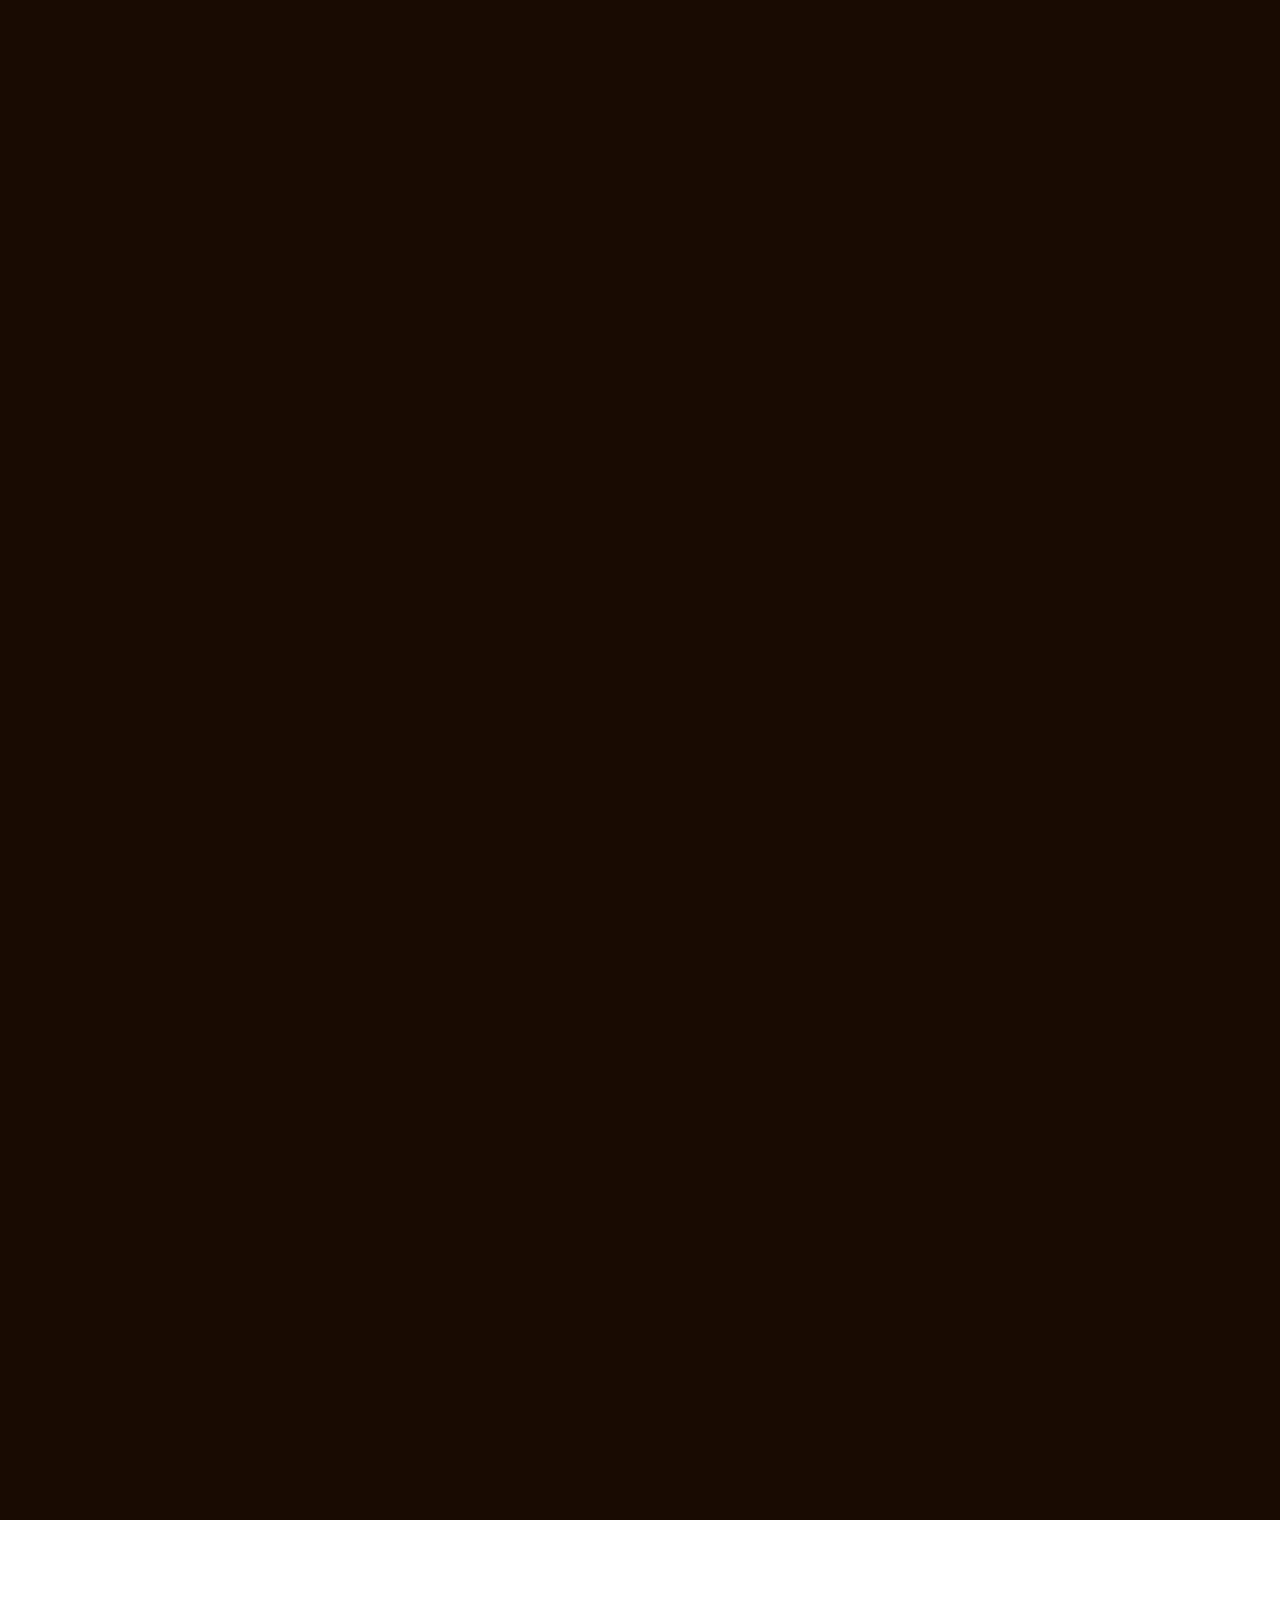
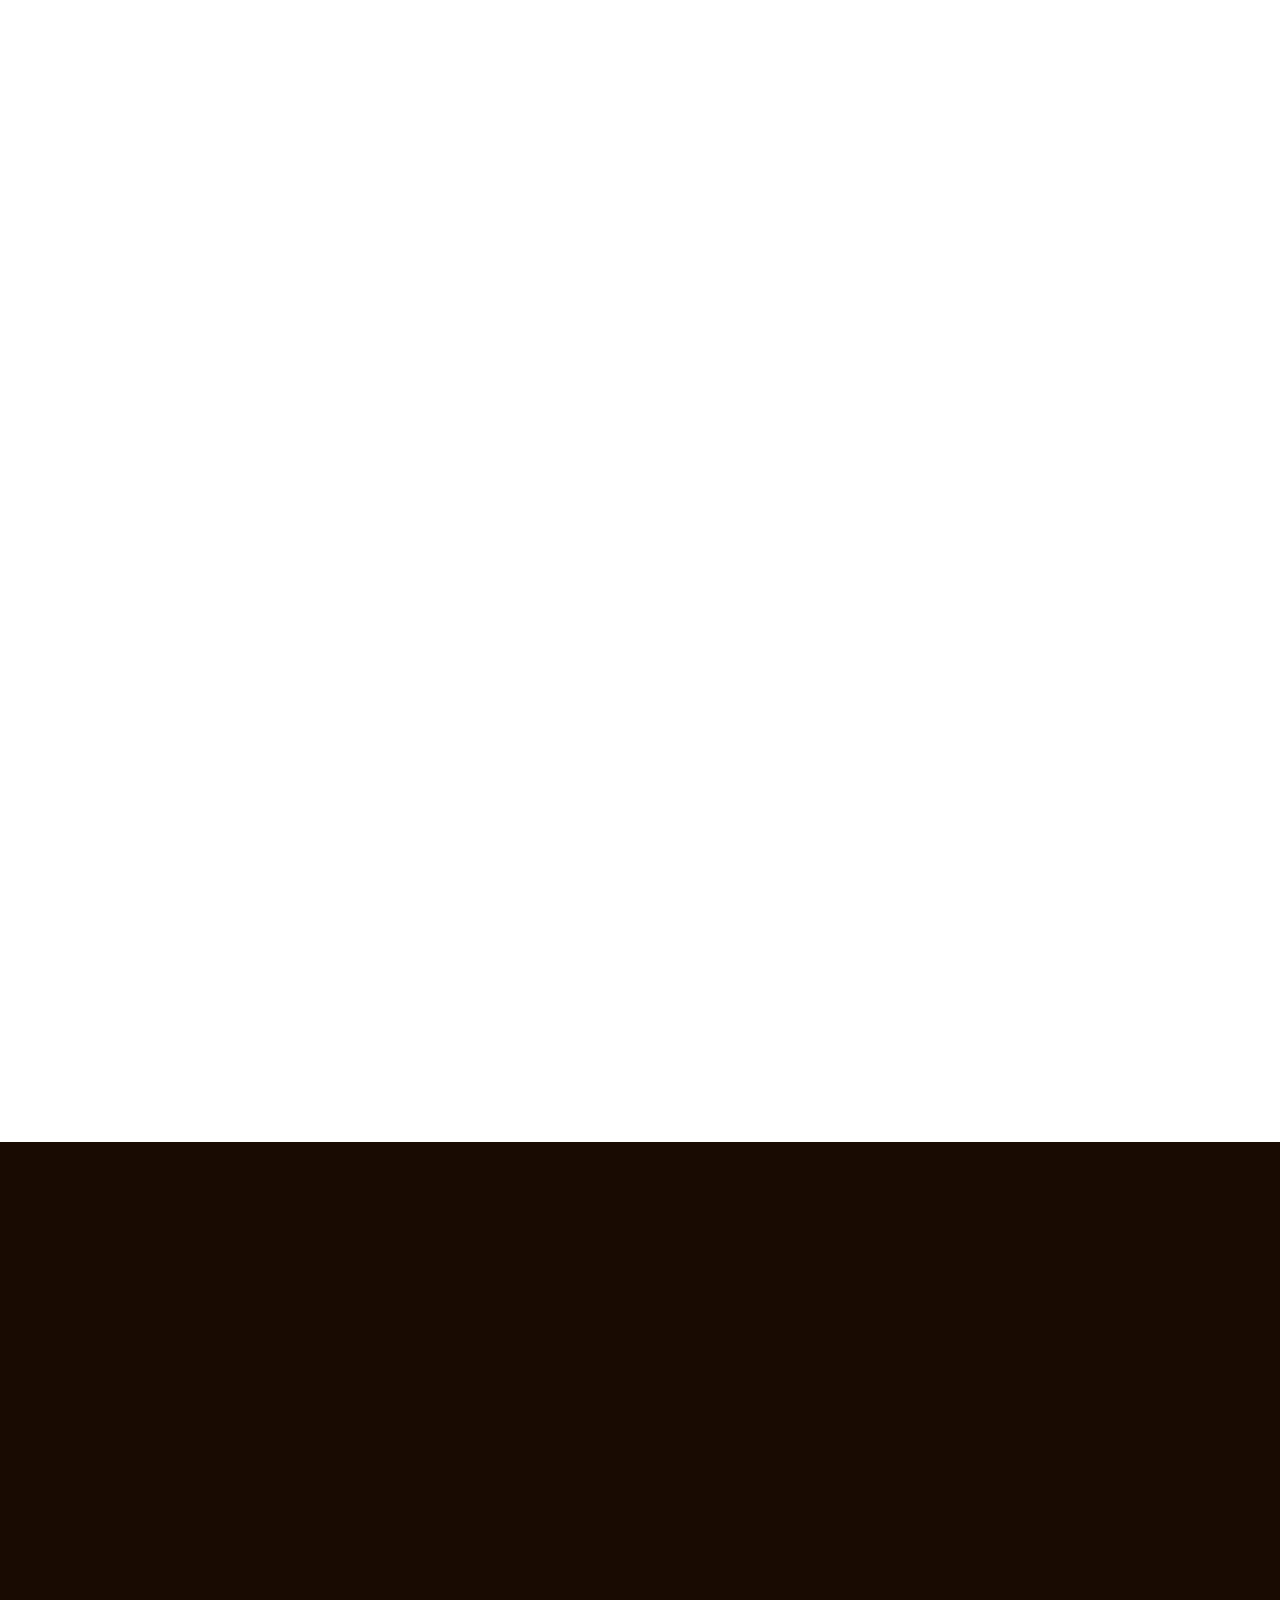
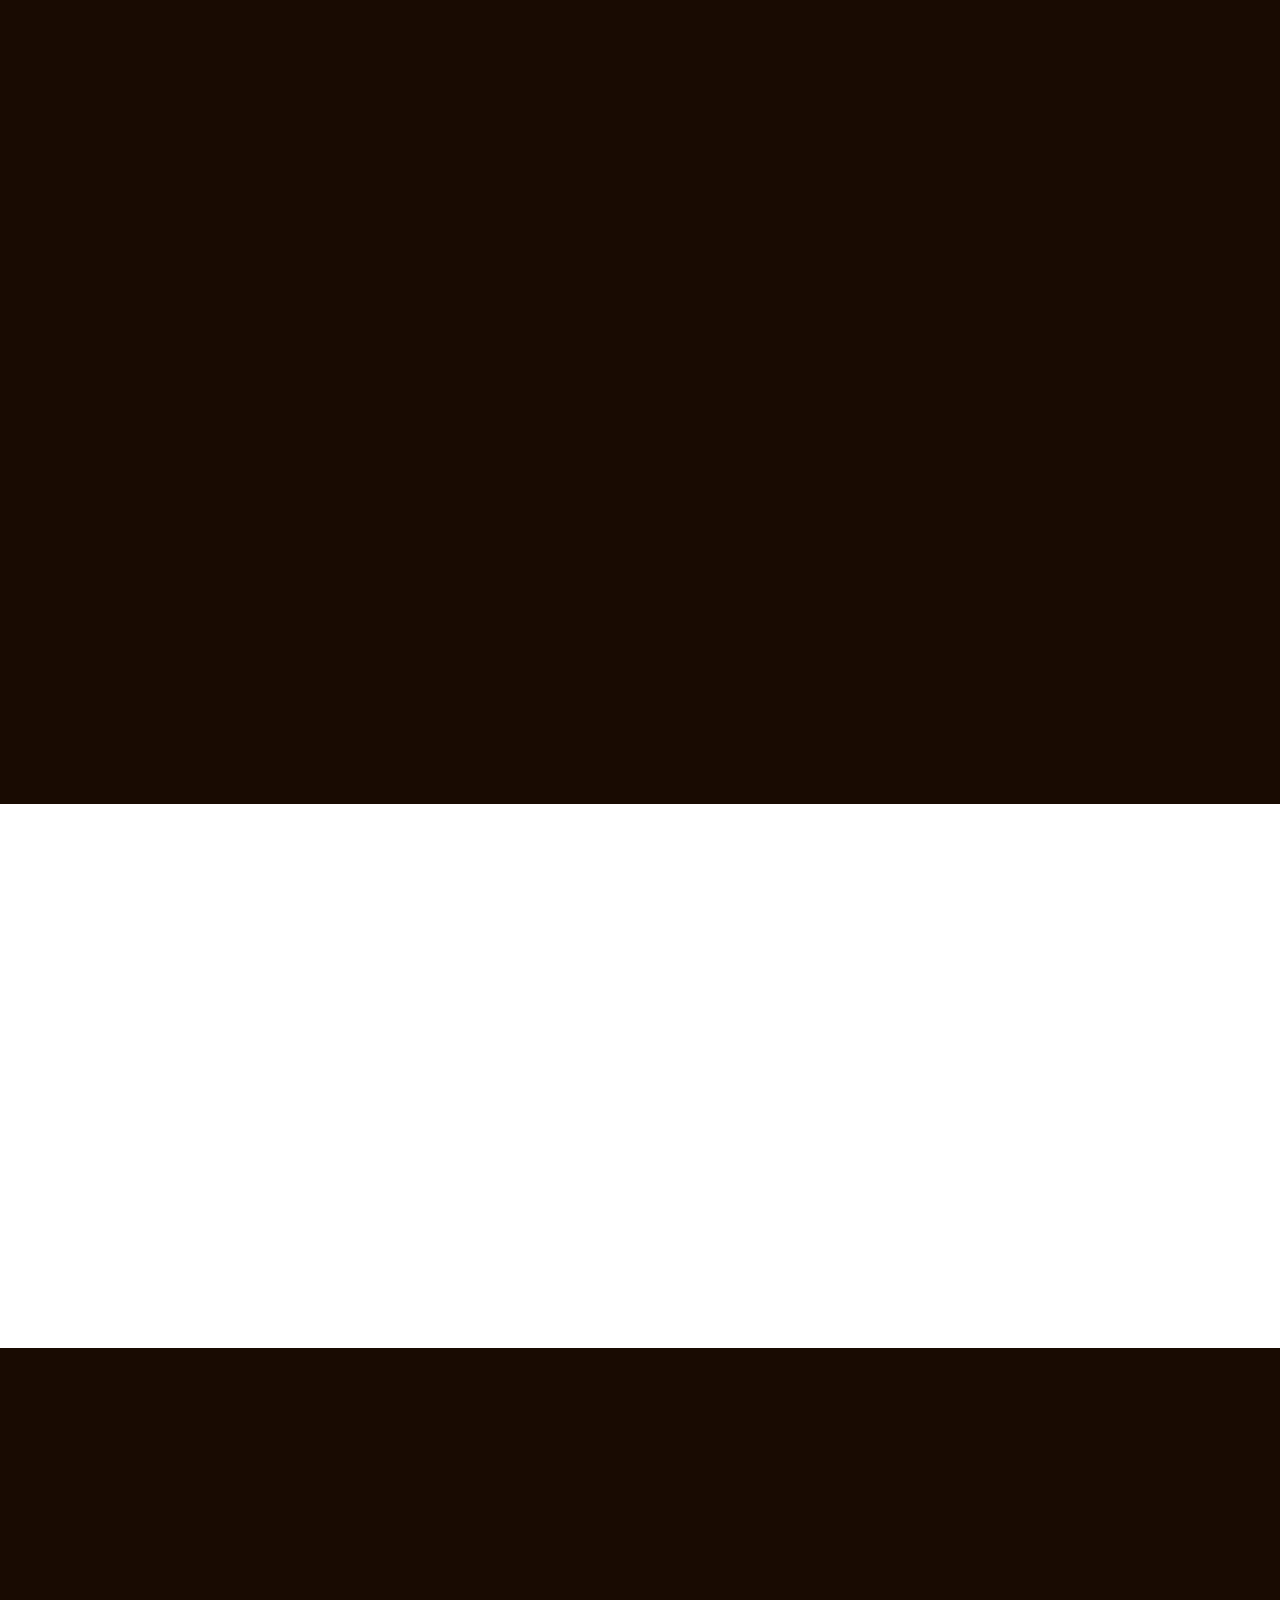
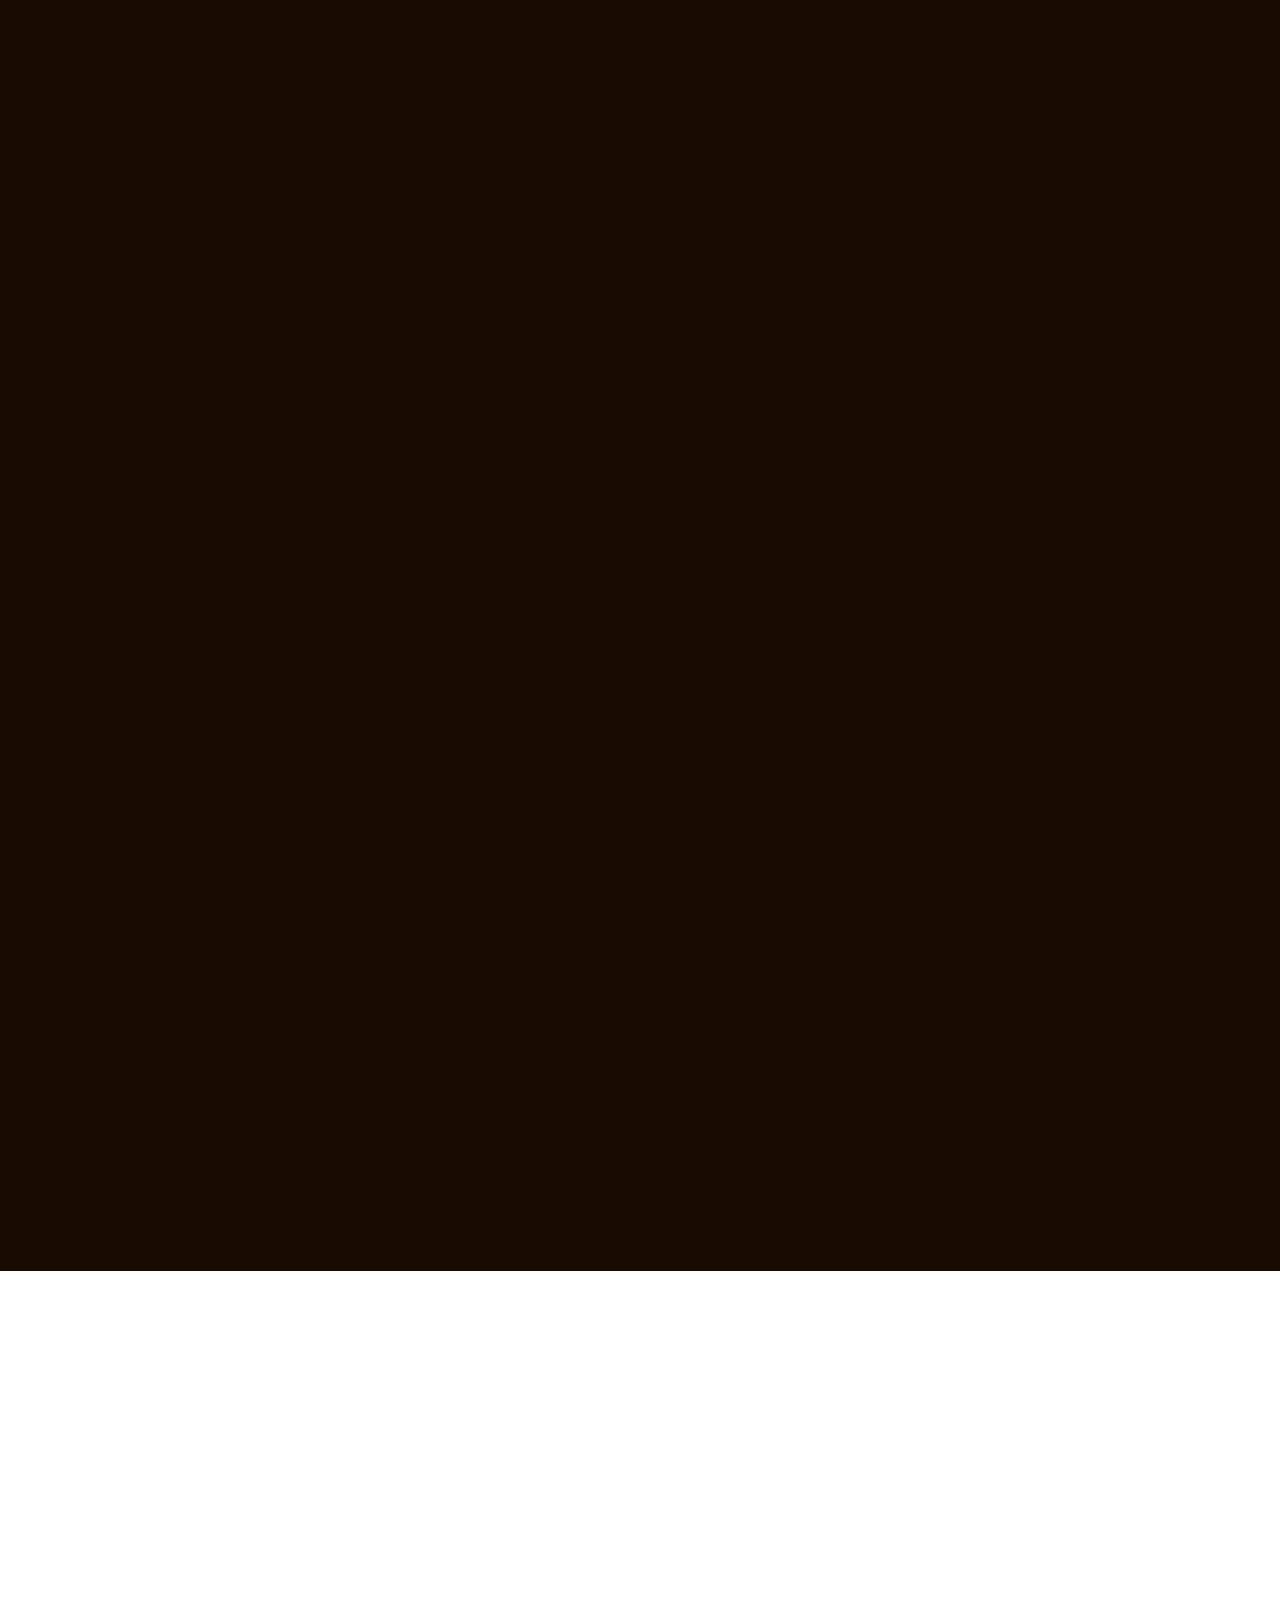
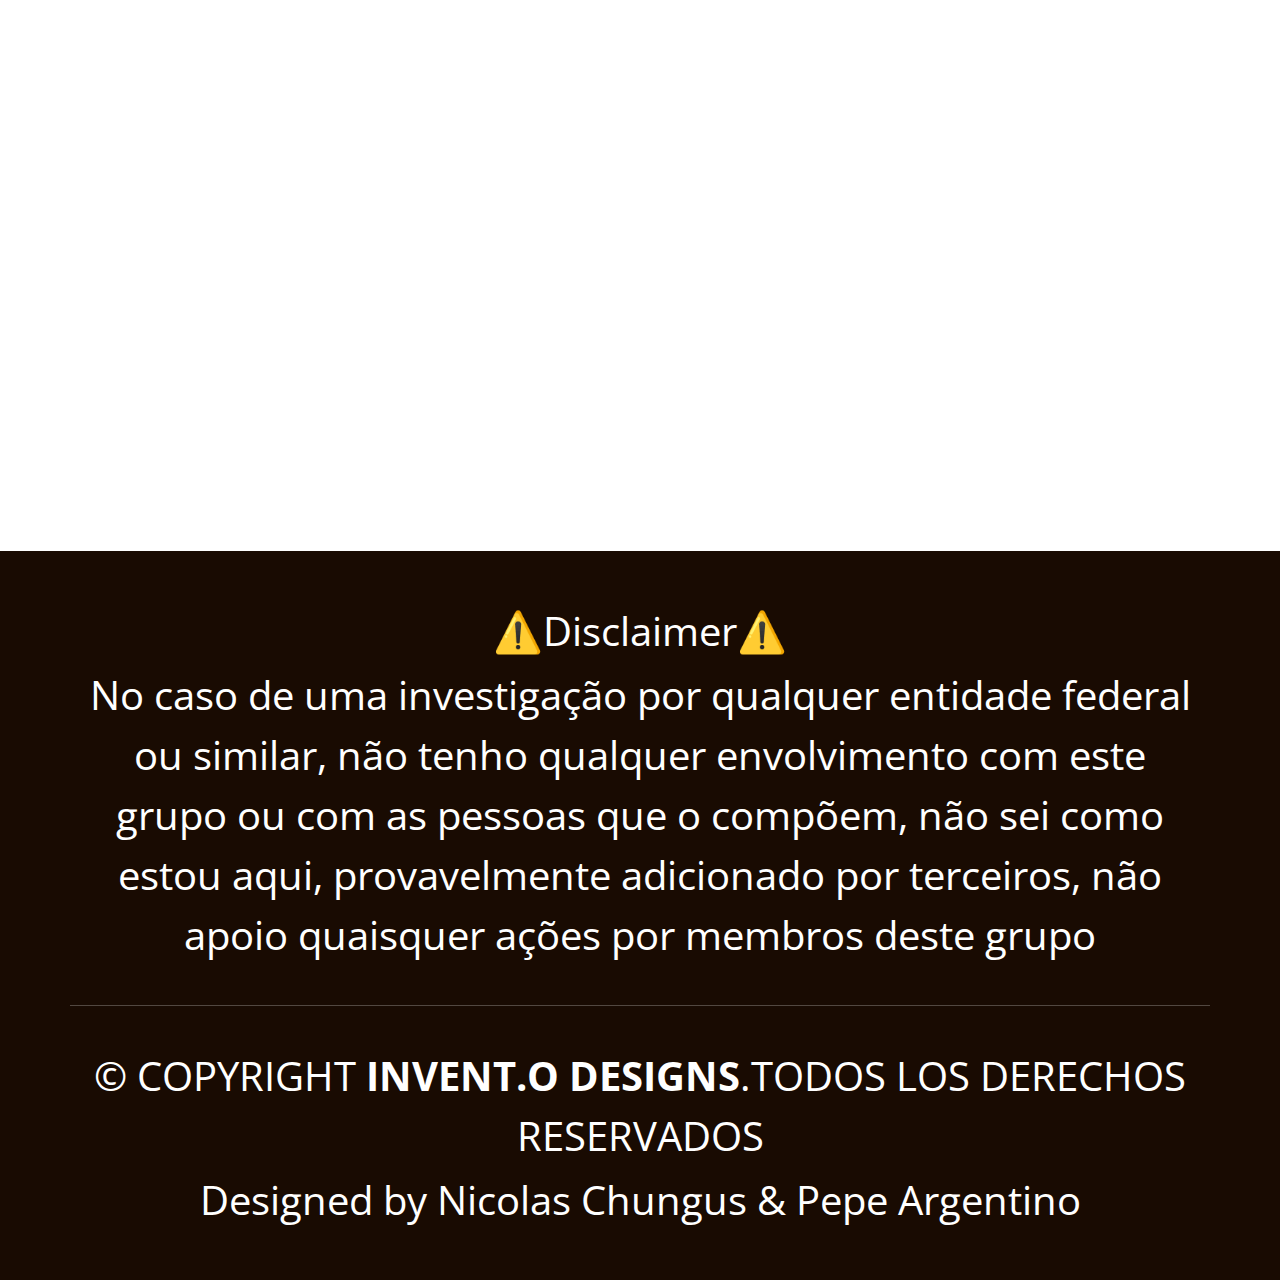
==== commit ac003622: "Modal" ====
--- a/index.html
+++ b/index.html
@@ -971,26 +971,6 @@
                     ✡🐀🐭🐁✡
                 </button>
                 
-                <div class="modal fade" id="exampleModal" tabindex="-1" aria-labelledby="exampleModalLabel" aria-hidden="true" data-backdrop="false" data-mdb-backdrop="false">
-                    <div class="modal-dialog modal-dialog-centered modal-lg">
-                    <div class="modal-content">
-                        <div class="modal-header">
-                        <h5 class="modal-title text-center" id="exampleModalLabel">Entradas🎟️</h5>
-                        <button type="button" class="btn-close" data-bs-dismiss="modal" aria-label="Close"></button>
-                        </div>
-                        <div class="modal-body">
-                            <p>
-                               Para pagar la entrada realizar un pago via transferencia al siguiente CBU:
-                            </p>
-                            <h4>"123456789"</h4>
-                        </div>
-                        <div class="modal-footer">
-                        <button type="button" class="buy-btn" data-bs-dismiss="modal">Cerrar</button>
-                        <!-- <button type="button" class="buy-btn">Save changes</button> -->
-                        </div>
-                    </div>
-                    </div>
-                </div>
               </div>
             </div>
           </div><!-- End Pricing Item -->
@@ -1065,9 +1045,26 @@
       
       
       
-
-        
-    
+      <!-- Modal -->
+      <div class="modal fade" id="exampleModal" tabindex="-1" aria-labelledby="exampleModalLabel" aria-hidden="true">
+        <div class="modal-dialog modal-dialog-centered modal-lg">
+          <div class="modal-content">
+            <div class="modal-header">
+              <h1 class="modal-title fs-5" id="exampleModalLabel">Entradas🎟️</h1>
+              <button type="button" class="btn-close" data-bs-dismiss="modal" aria-label="Close"></button>
+            </div>
+            <div class="modal-body">
+              <p>
+                Para pagar la entrada realizar un pago via transferencia al siguiente CBU:
+              </p>
+              <h4>"123456789"</h4>
+            </div>
+            <div class="modal-footer">
+              <button type="button" class="btn btn-secondary" data-bs-dismiss="modal">Cerrar</button>
+            </div>
+          </div>
+        </div>
+      </div>
 
     </section><!-- End Pricing Section -->
 
--- a/assets/css/main.css
+++ b/assets/css/main.css
@@ -2788,10 +2788,4 @@
 
     position:absolute;
 
-}
-  
-.modal-backdrop {
-    z-index: -100;
-}
-
- .modal-backdrop { opacity: 0 !important; }+}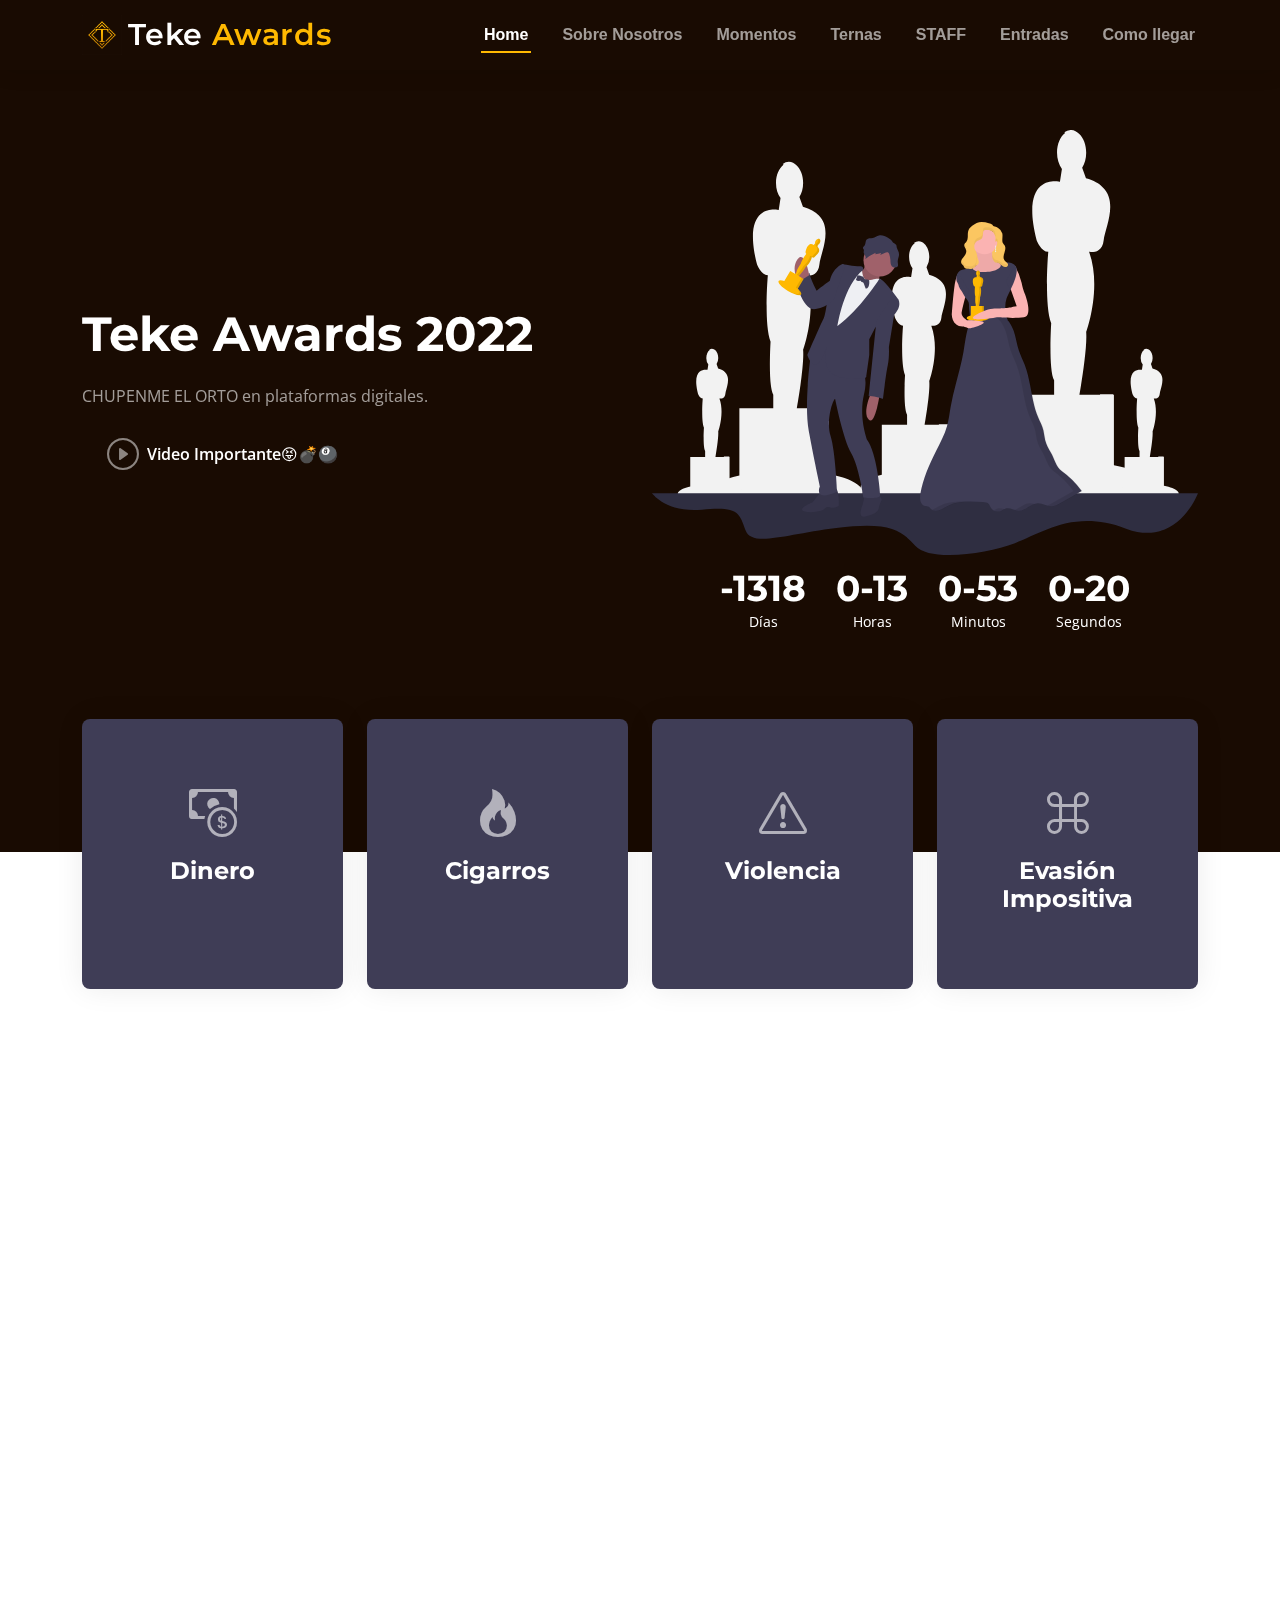
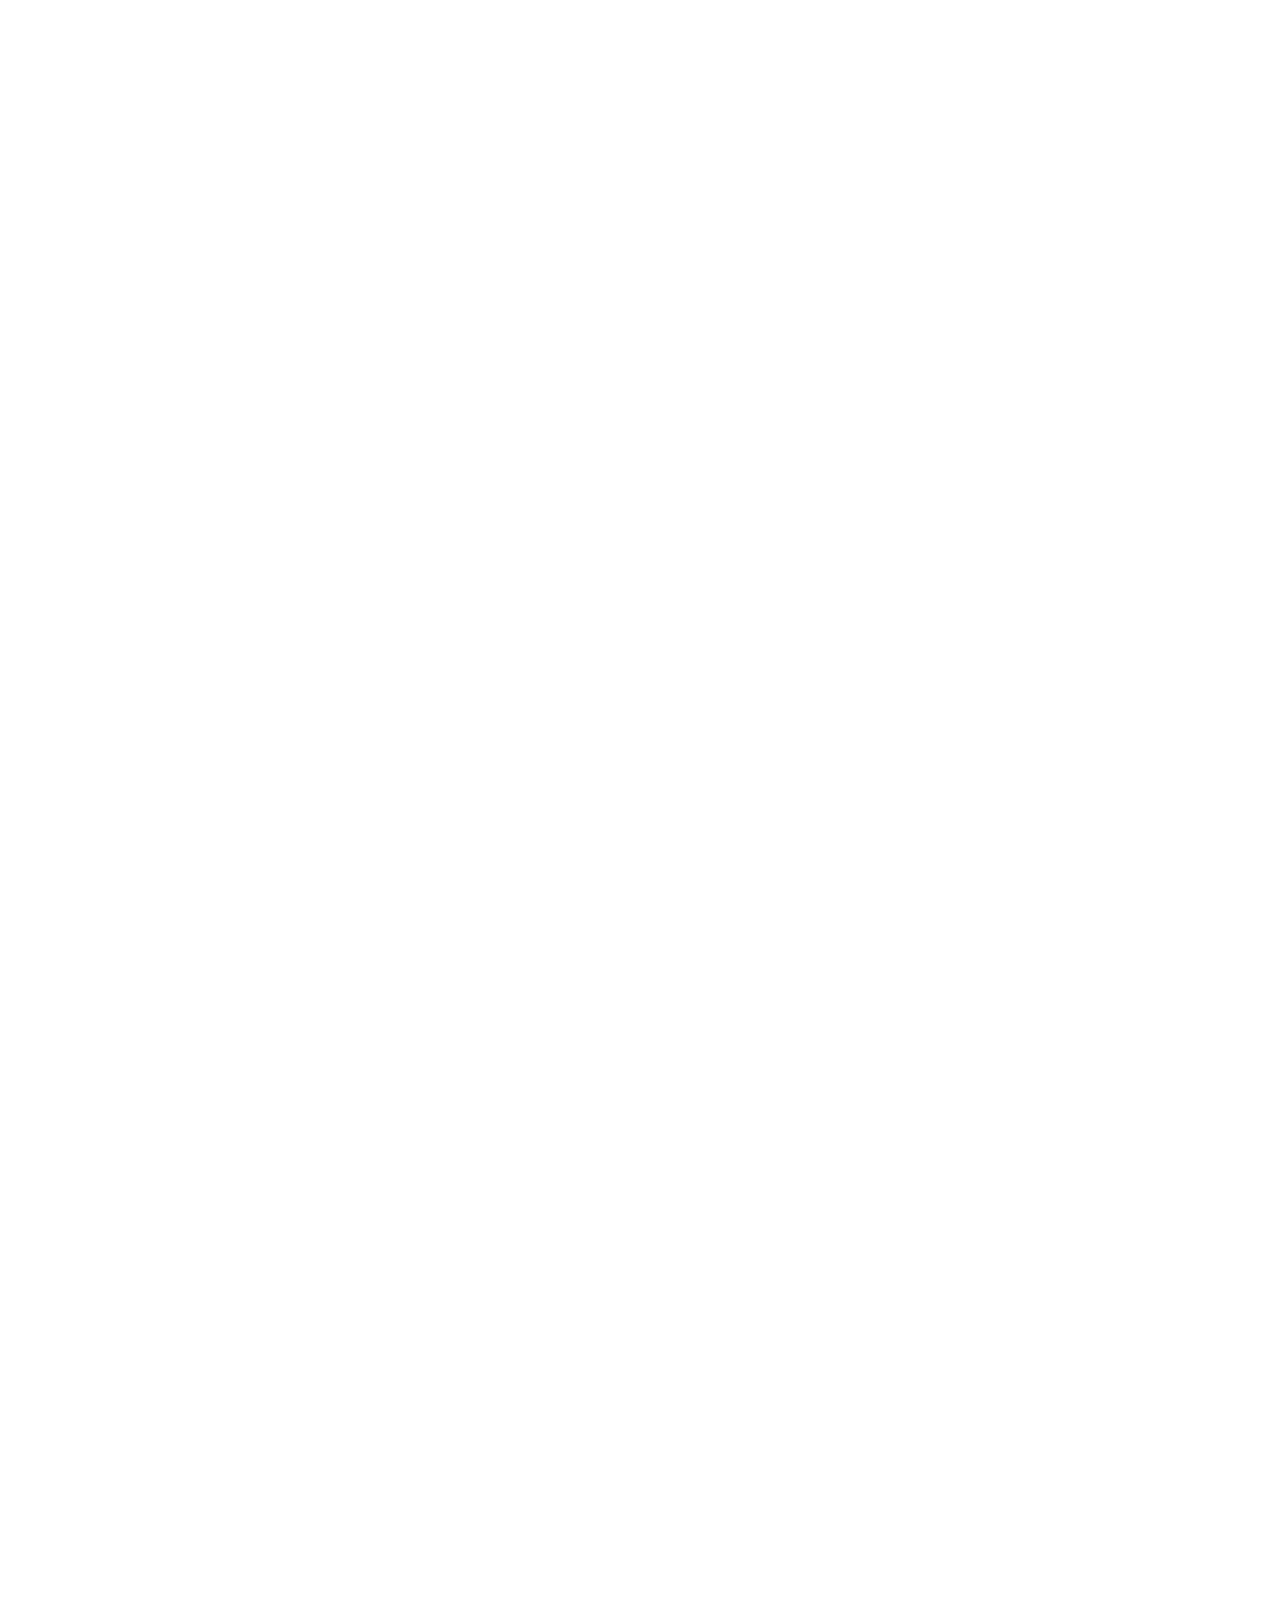
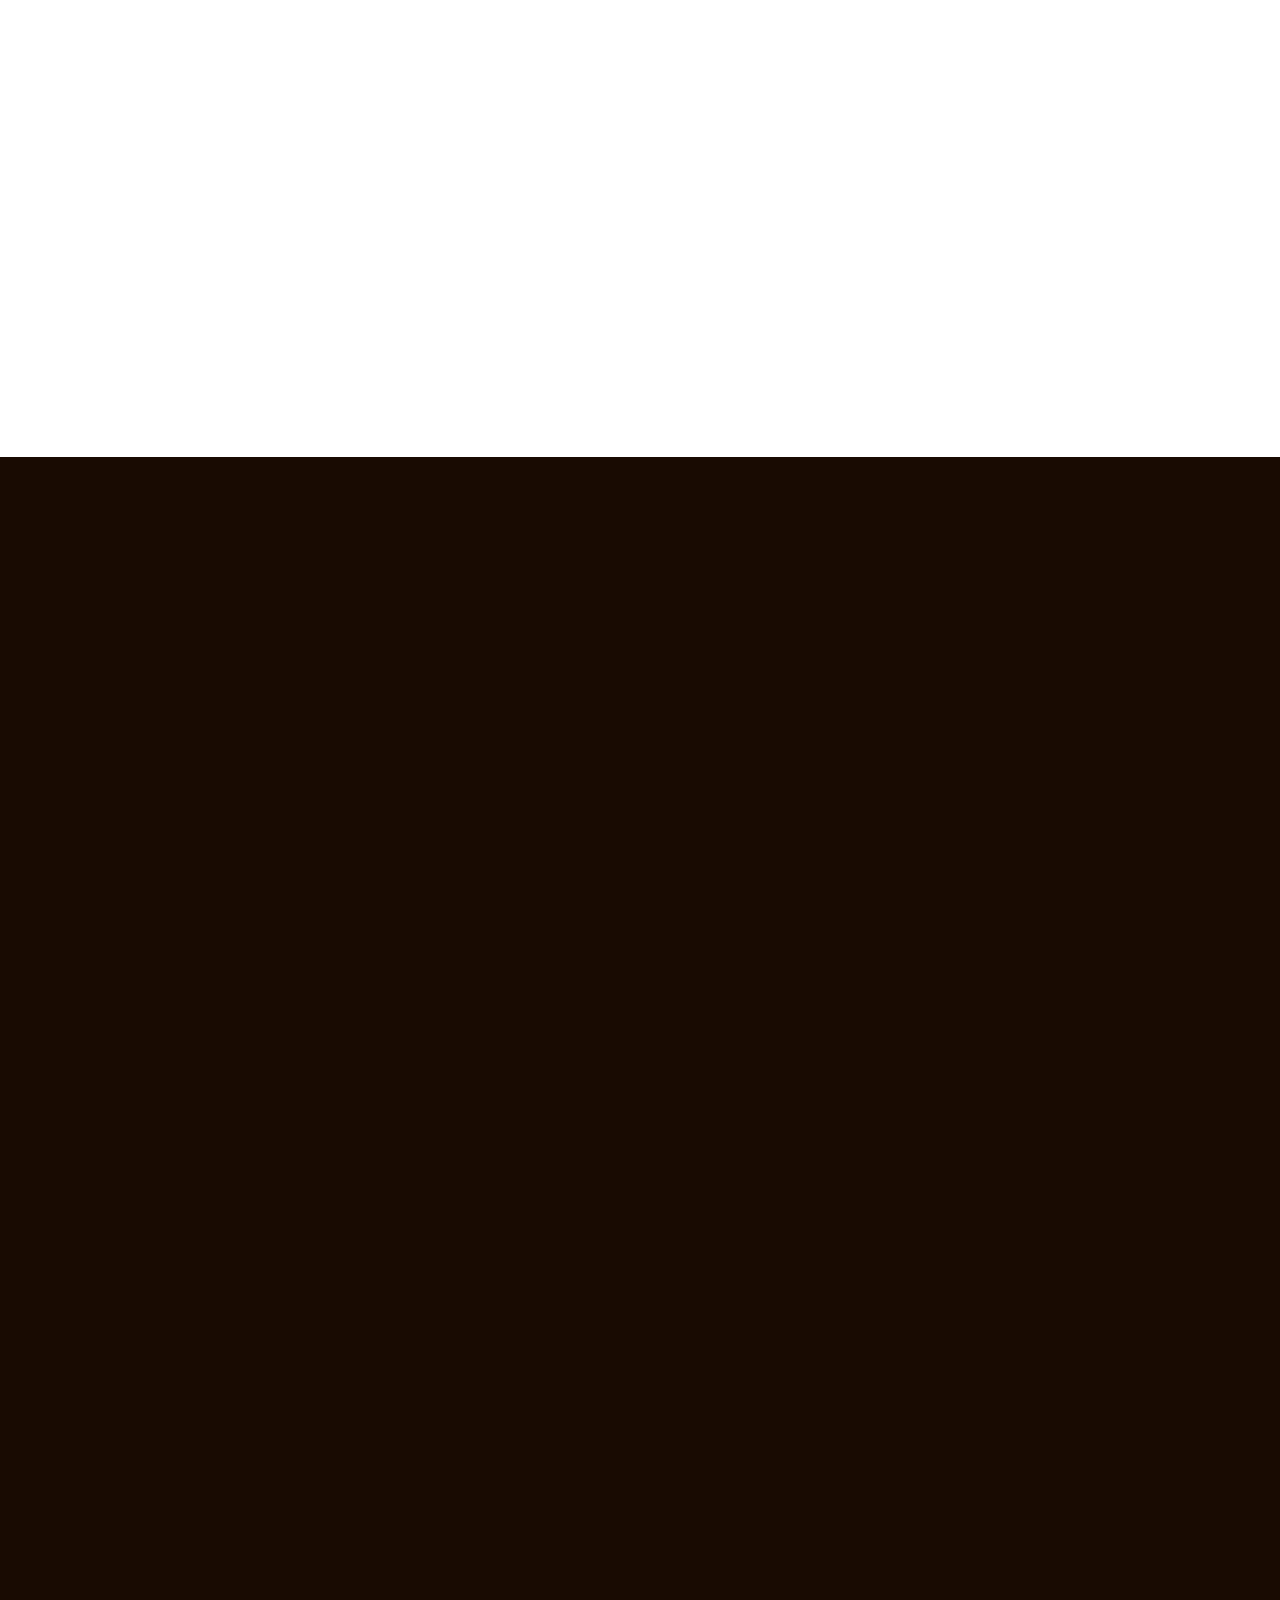
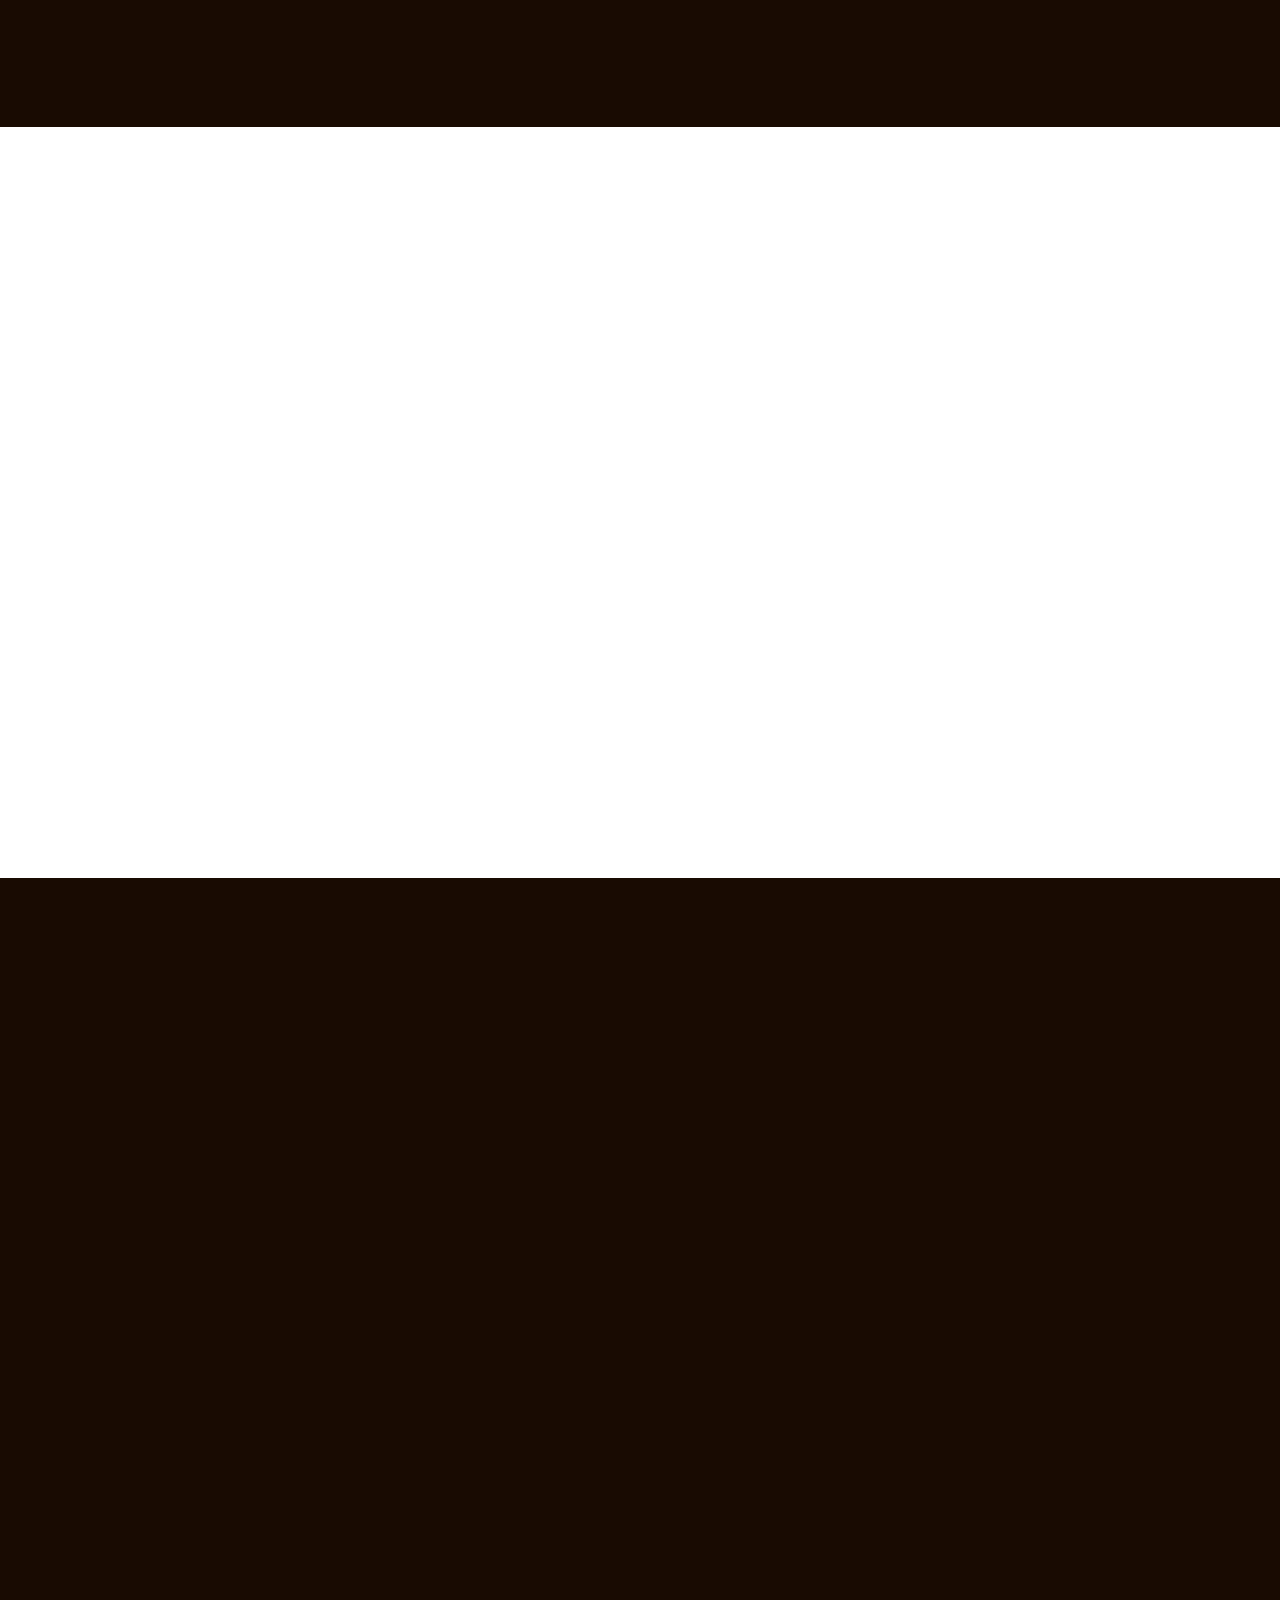
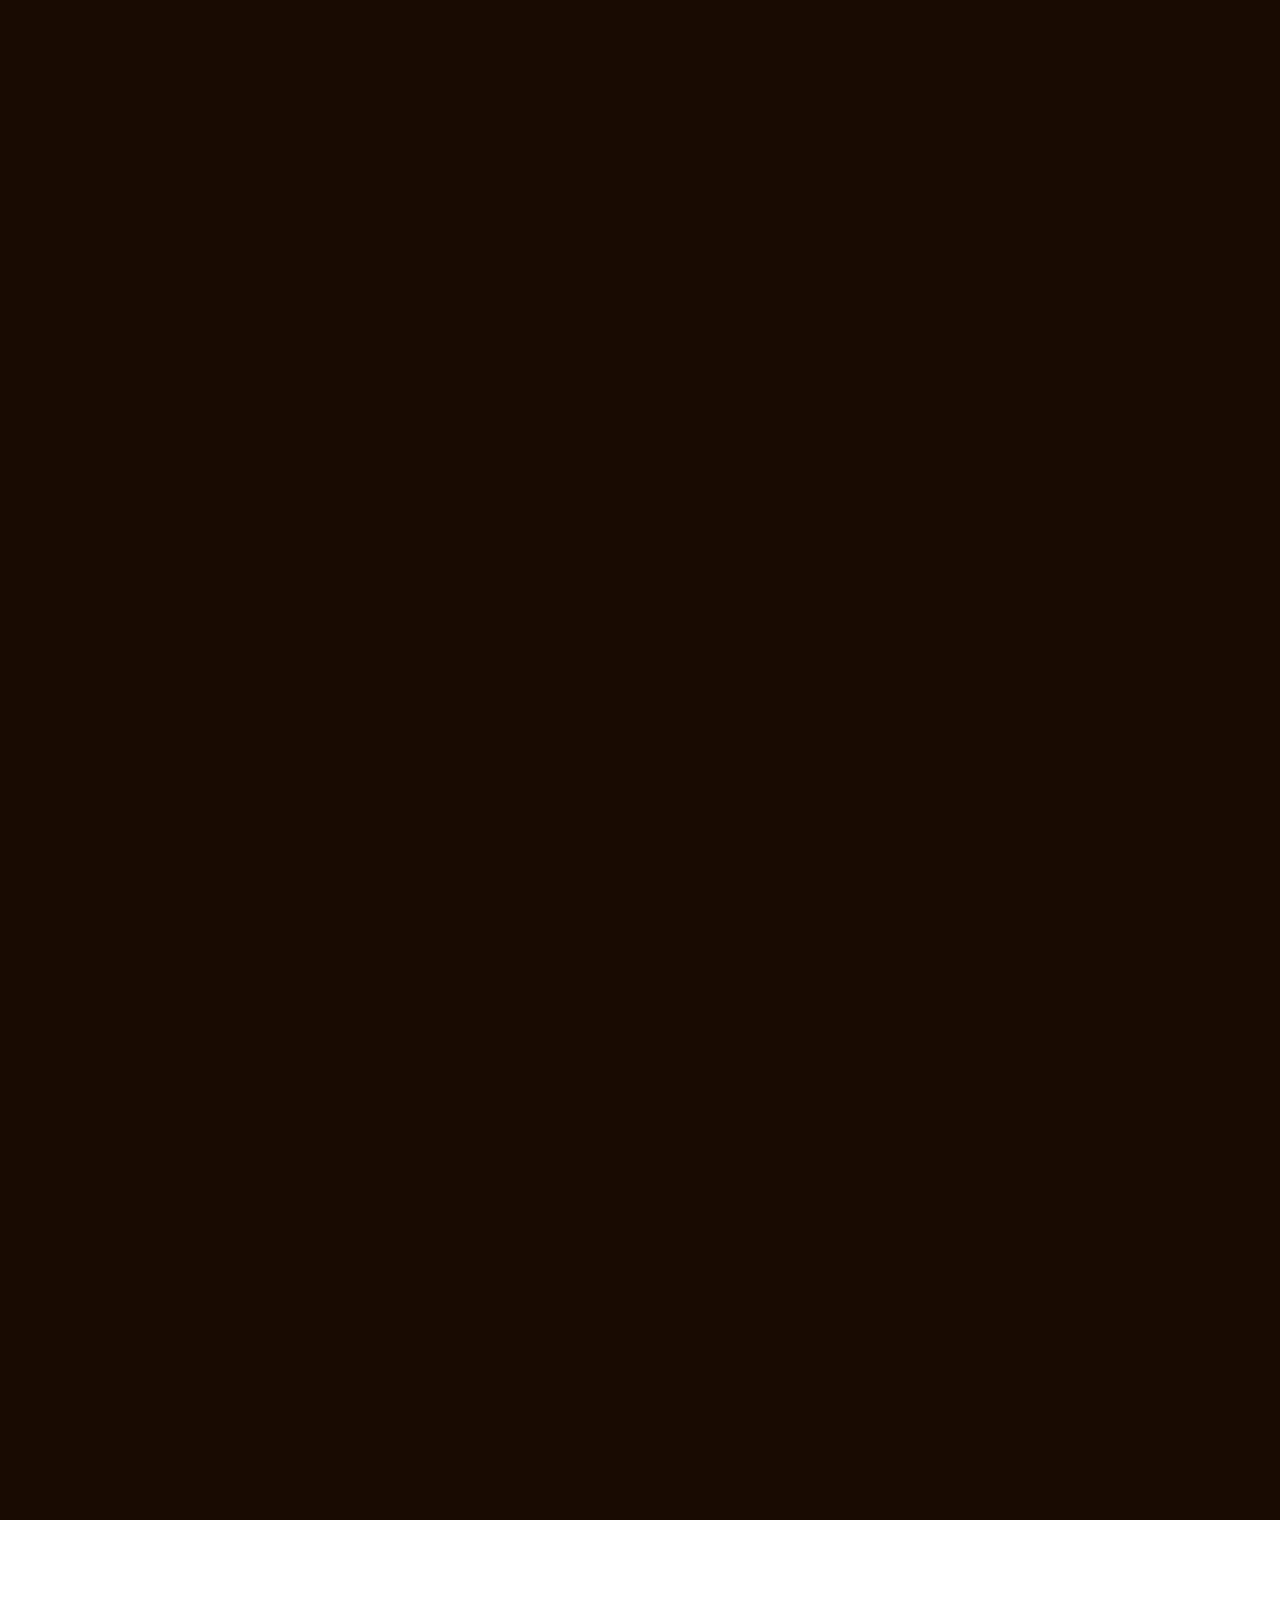
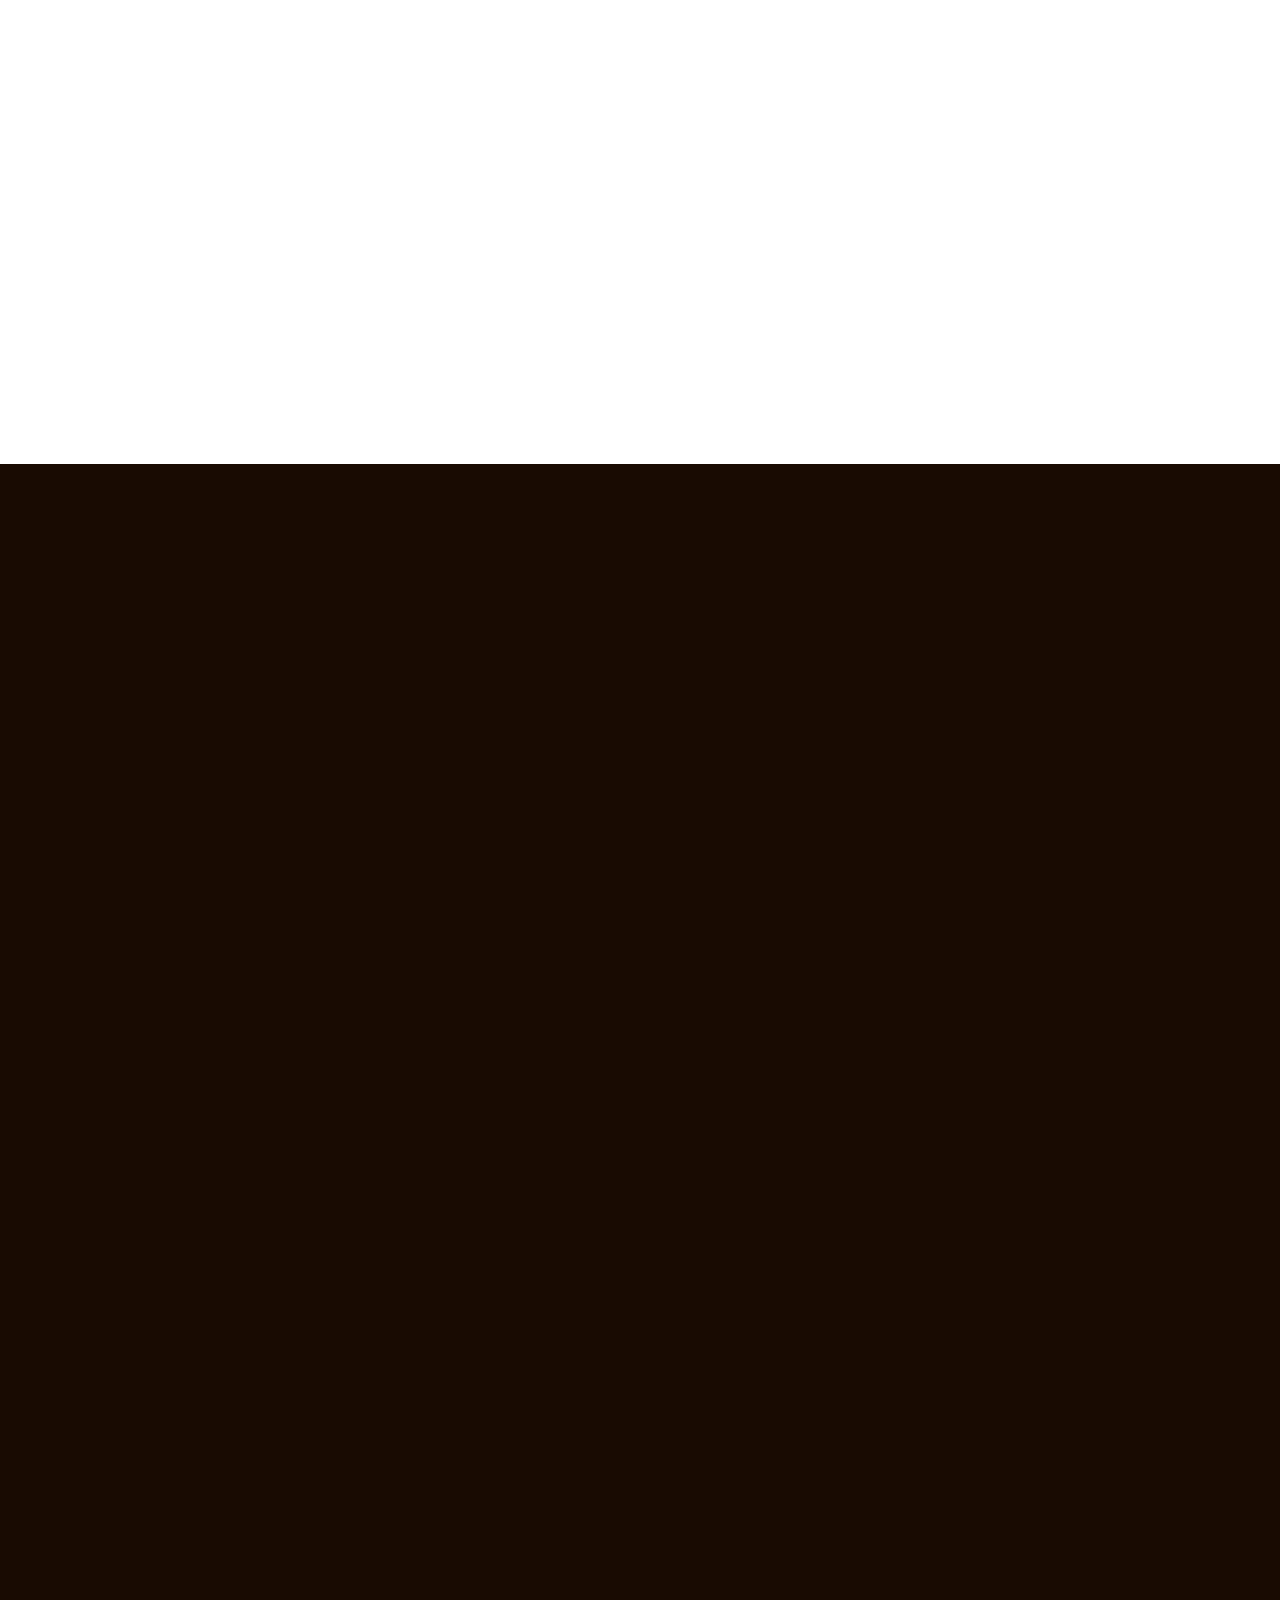
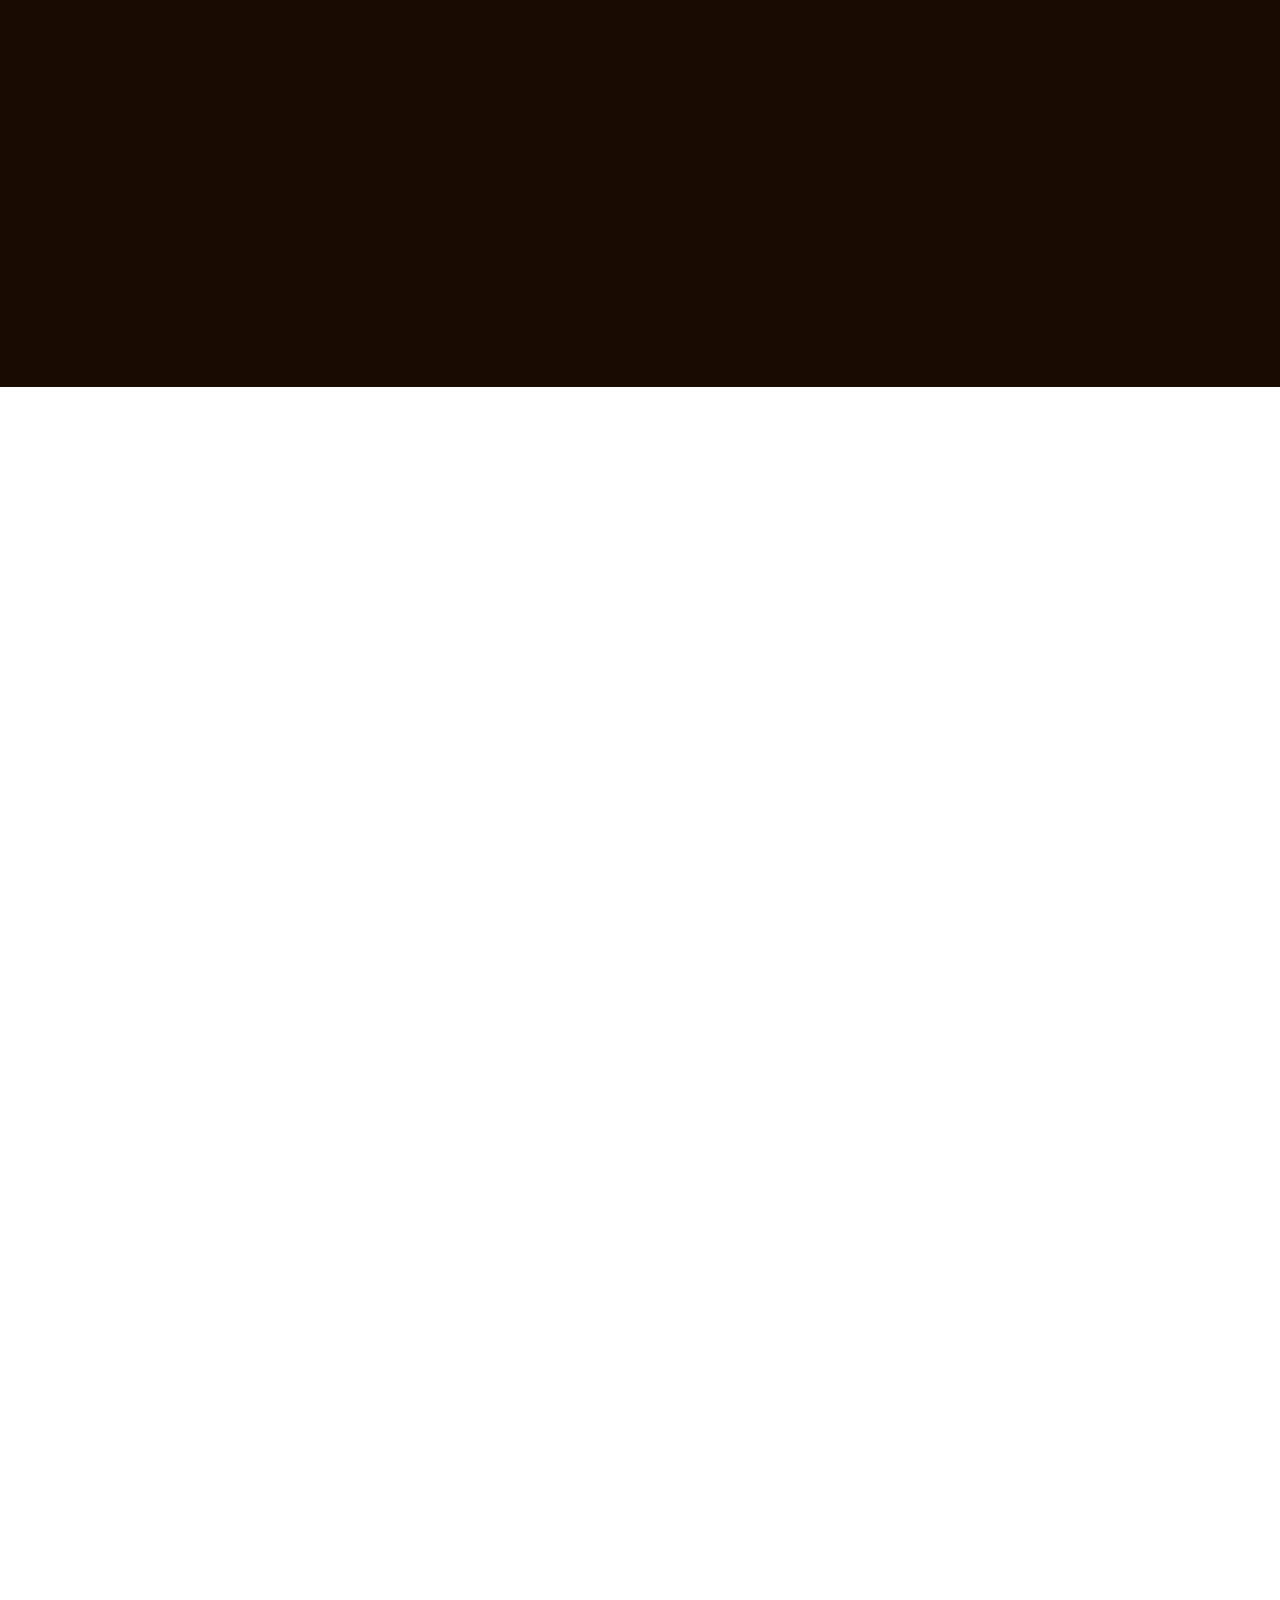
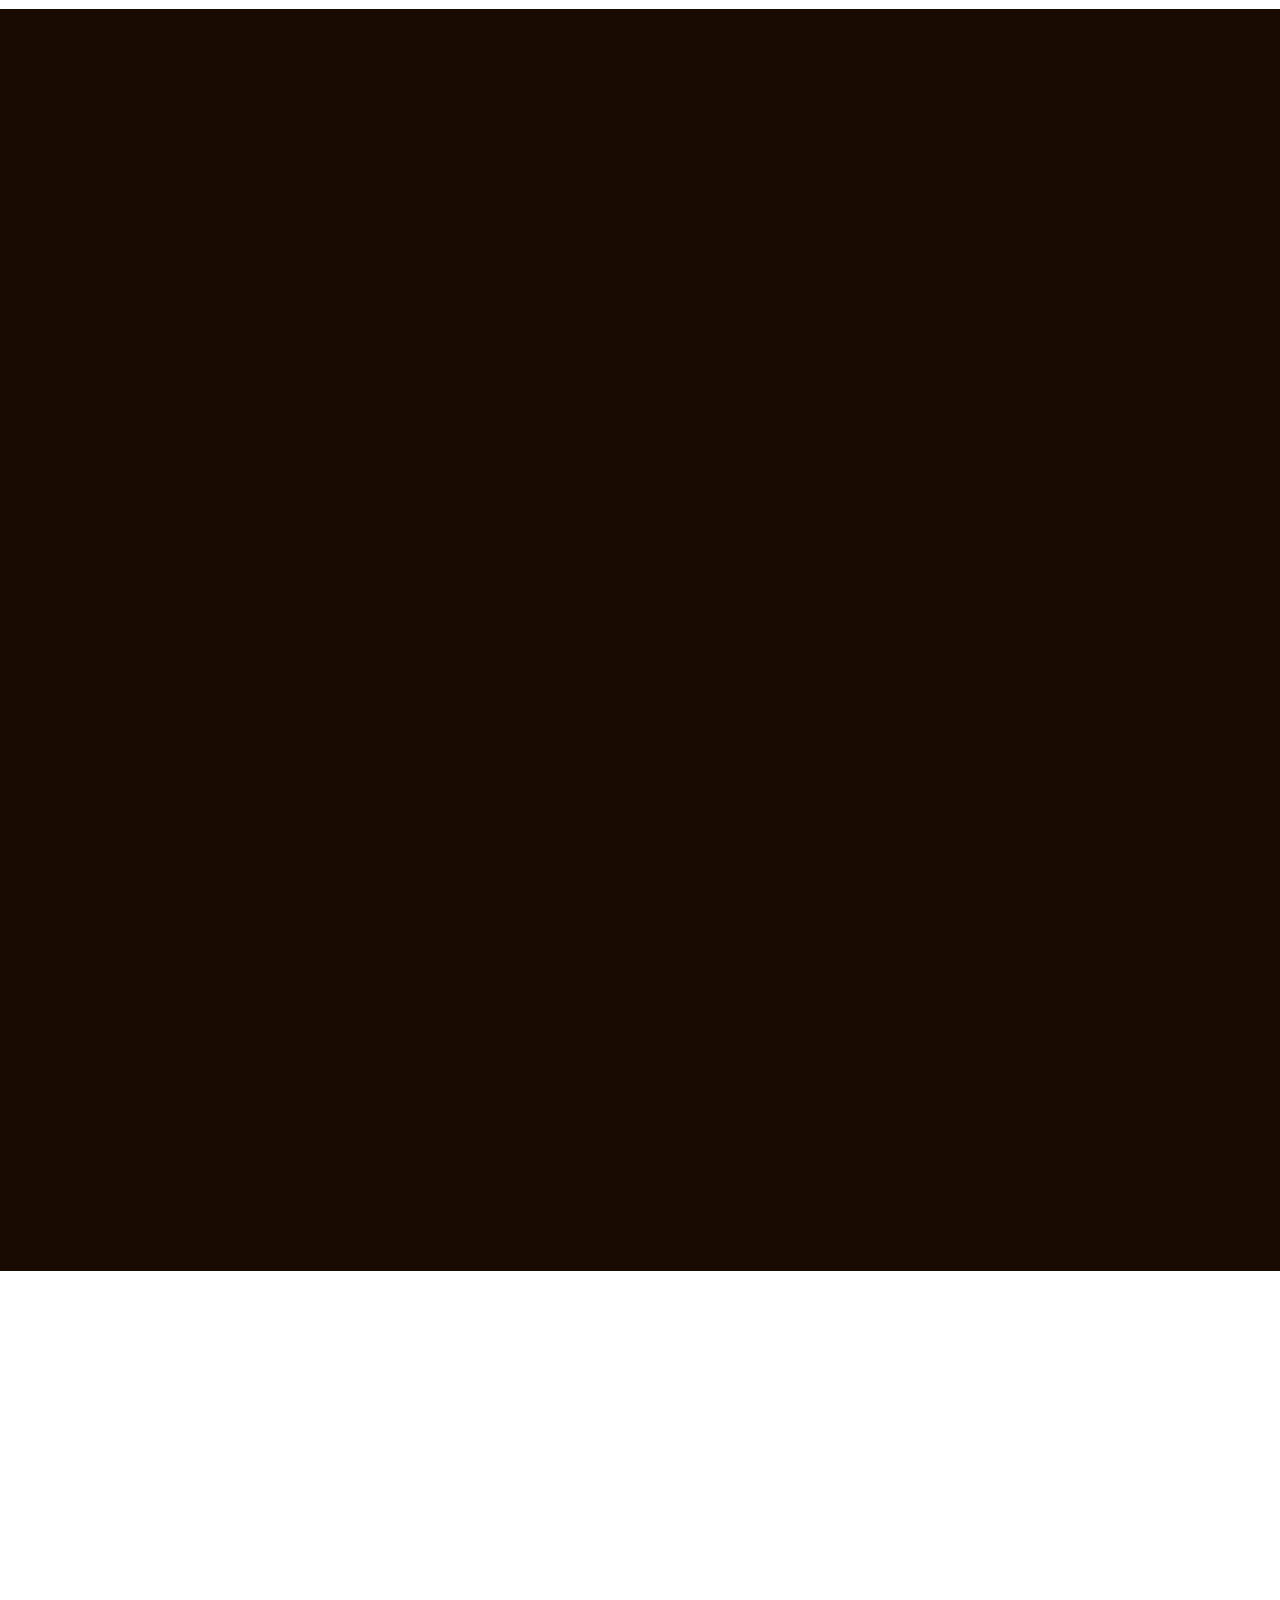
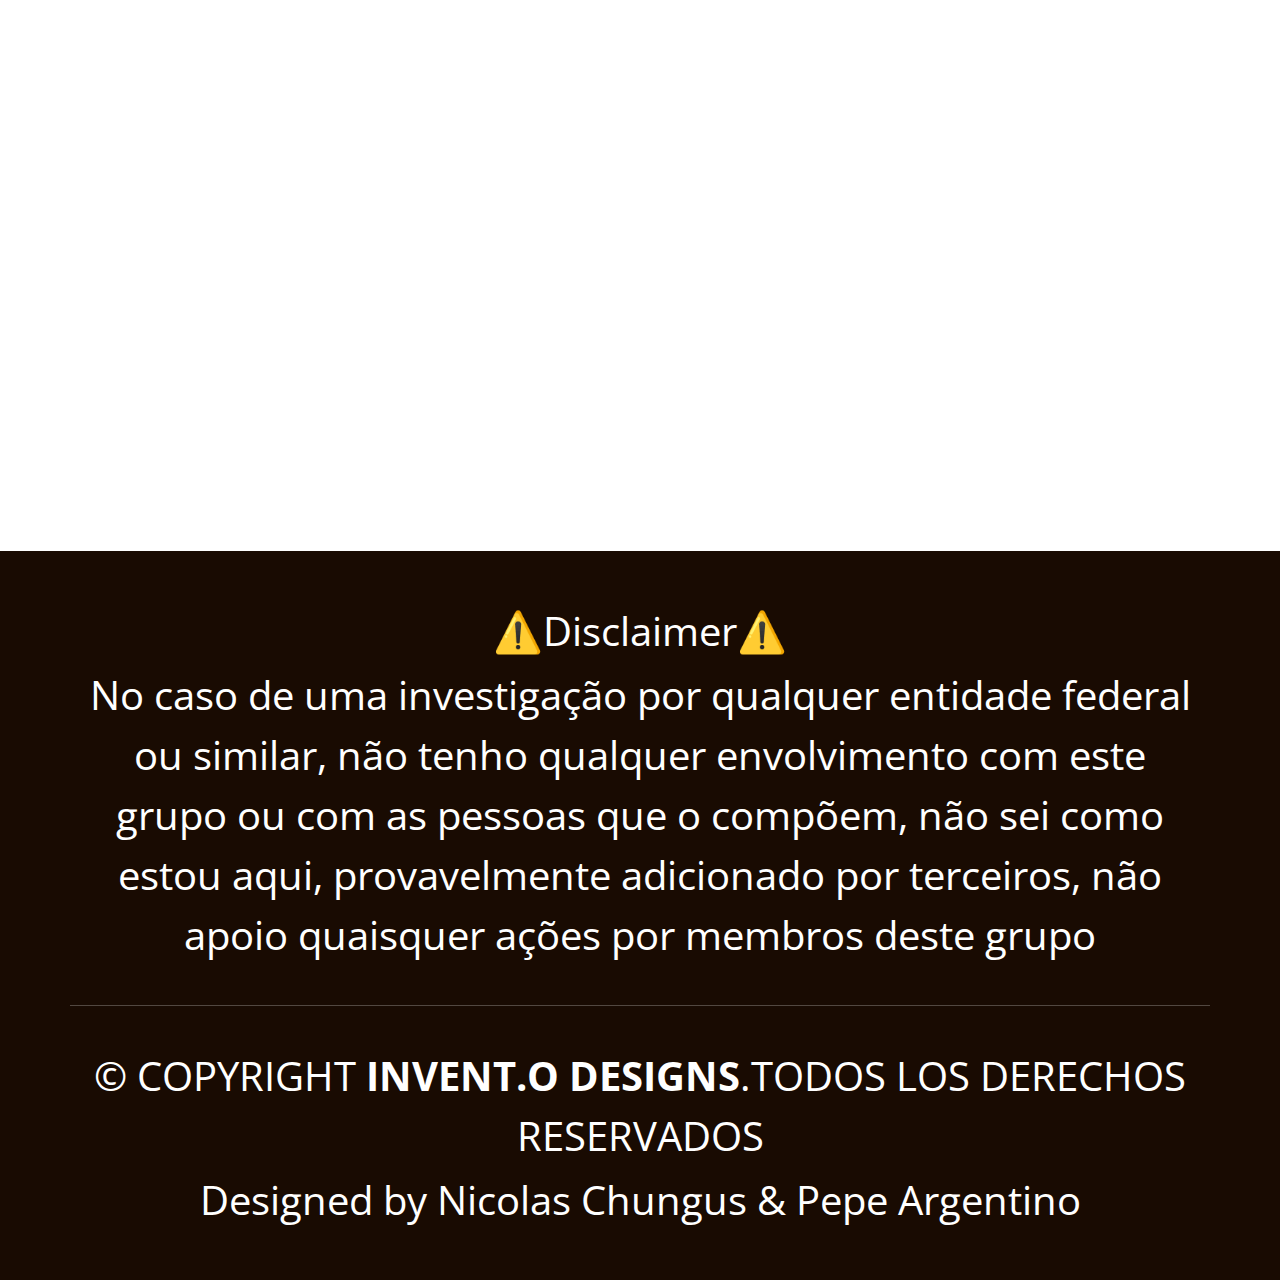
==== commit cf6c261e: "Orden de las secciones" ====
--- a/index.html
+++ b/index.html
@@ -72,9 +72,13 @@
         <ul>
           <li><a href="#hero">Home</a></li>
           <li><a href="#about">Sobre Nosotros</a></li>
-          <li><a href="#services">Servicios/Reviews</a></li>
-          <li><a href="#portfolio">Highlights</a></li>
+          <!-- <li><a href="#services">Servicios VIP</a></li> -->
+          <!-- <li><a href="#testimonials">Testimonios</a></li> -->
+          <li><a href="#portfolio">Momentos</a></li>
+          <!-- <li><a href="#faq">FAQ</a></li> -->
+          <li><a href="#recent-posts">Ternas</a></li>
           <li><a href="#team">STAFF</a></li>
+          <li><a href="#pricing">Entradas</a></li>
           <!-- <li><a href="blog.html">Esto podemos sacarlo</a></li> -->
           <!-- <li class="dropdown"><a href="#"><span>Esto tambien</span> <i
                 class="bi bi-chevron-down dropdown-indicator"></i></a>
@@ -263,8 +267,6 @@
             </div>
           </div>
 
-
-
           <div class="col-lg-6">
             <div class="content ps-0 ps-lg-5">
 
@@ -308,12 +310,11 @@
                 </p>
             </div>
           </div>
-          
-          
-        </div>
-
-      </div>
-    </section><!-- End About Us Section -->
+        </div>
+      </div>
+    </section>
+    <!-- End About Us Section -->
+
 
     <!-- ======= Clients Section ======= -->
     <section id="clients" class="clients">
@@ -340,6 +341,7 @@
       </div>
     </section><!-- End Clients Section -->
 
+
     <!-- ======= Stats Counter Section ======= -->
     <section id="stats-counter" class="stats-counter">
       <div class="container" data-aos="fade-up">
@@ -375,7 +377,9 @@
         </div>
 
       </div>
-    </section><!-- End Stats Counter Section -->
+    </section>
+    <!-- End Stats Counter Section -->
+
 
     <!-- ======= Call To Action Section ======= -->
     <section id="call-to-action" class="call-to-action">
@@ -387,7 +391,9 @@
         <p> PAGUEN O LES HACEMOS MIERDA EL BAÑO</p>
         <a class="cta-btn" href="#">💣⛽</a>
       </div>
-    </section><!-- End Call To Action Section -->
+    </section>
+    <!-- End Call To Action Section -->
+
 
     <!-- ======= Our Services Section ======= -->
     <section id="services" class="services sections-bg">
@@ -471,7 +477,9 @@
         </div>
 
       </div>
-    </section><!-- End Our Services Section -->
+    </section>
+    <!-- End Our Services Section -->
+
 
     <!-- ======= Testimonials Section ======= -->
     <section id="testimonials" class="testimonials">
@@ -637,7 +645,9 @@
         </div>
 
       </div>
-    </section><!-- End Testimonials Section -->
+    </section>
+    <!-- End Testimonials Section -->
+
 
     <!-- ======= Portfolio Section ======= -->
     <section id="portfolio" class="portfolio sections-bg">
@@ -805,13 +815,295 @@
                 </div>
               </div>
             </div><!-- End Portfolio Item -->
-
           </div><!-- End Portfolio Container -->
-
-        </div>
-
-      </div>
-    </section><!-- End Portfolio Section -->
+        </div>
+      </div>
+    </section>
+    <!-- End Portfolio Section -->
+
+
+    <!-- ======= Frequently Asked Questions Section ======= -->
+    <section id="faq" class="faq">
+      <div class="container" data-aos="fade-up">
+
+        <div class="row gy-4">
+
+          <div class="col-lg-4">
+            <div class="content px-xl-5">
+              <h3> <strong>Preguntas</strong> Frecuentes </h3>
+              <p>
+                Todo el tiempo preguntando lo mismo che
+              </p>
+            </div>
+          </div>
+
+          <div class="col-lg-8">
+
+            <div class="accordion accordion-flush" id="faqlist" data-aos="fade-up" data-aos-delay="100">
+
+              <div class="accordion-item">
+                <h3 class="accordion-header">
+                  <button class="accordion-button collapsed" type="button" data-bs-toggle="collapse"
+                    data-bs-target="#faq-content-1">
+                    <span class="num">1.</span>
+                    ¿Hay alguna forma de pasar sin pagar?
+                  </button>
+                </h3>
+                <div id="faq-content-1" class="accordion-collapse collapse" data-bs-parent="#faqlist">
+                  <div class="accordion-body">
+                    No
+                  </div>
+                </div>
+              </div><!-- # Faq item-->
+
+              <div class="accordion-item">
+                <h3 class="accordion-header">
+                  <button class="accordion-button collapsed" type="button" data-bs-toggle="collapse"
+                    data-bs-target="#faq-content-2">
+                    <span class="num">2.</span>
+                    ¿Cuales son los medios de pago?
+                  </button>
+                </h3>
+                <div id="faq-content-2" class="accordion-collapse collapse" data-bs-parent="#faqlist">
+                  <div class="accordion-body">
+                    Aceptamos pagos por medio de PPP, Transferencia Bancaria, MP y Pago en efectivo (LOS PRECIOS SE
+                    AJUSTAN POR INFLACION)
+                  </div>
+                </div>
+              </div><!-- # Faq item-->
+
+              <div class="accordion-item">
+                <h3 class="accordion-header">
+                  <button class="accordion-button collapsed" type="button" data-bs-toggle="collapse"
+                    data-bs-target="#faq-content-3">
+                    <span class="num">3.</span>
+                    ¿Hay drogas?
+                  </button>
+                </h3>
+                <div id="faq-content-3" class="accordion-collapse collapse" data-bs-parent="#faqlist">
+                  <div class="accordion-body">
+                    Si, Vamos a tener un taller dedicado a esta materia🥰
+                  </div>
+                </div>
+              </div><!-- # Faq item-->
+
+              <div class="accordion-item">
+                <h3 class="accordion-header">
+                  <button class="accordion-button collapsed" type="button" data-bs-toggle="collapse"
+                    data-bs-target="#faq-content-4">
+                    <span class="num">4.</span>
+                    Escuche noticias de que va a haber un atentado, ¿voy a estar seguro?😱
+                  </button>
+                </h3>
+                <div id="faq-content-4" class="accordion-collapse collapse" data-bs-parent="#faqlist">
+                  <div class="accordion-body">
+                    No, el patovica va a estar ocupado levantandose menores
+                  </div>
+                </div>
+              </div><!-- # Faq item-->
+
+              <div class="accordion-item">
+                <h3 class="accordion-header">
+                  <button class="accordion-button collapsed" type="button" data-bs-toggle="collapse"
+                    data-bs-target="#faq-content-5">
+                    <span class="num">5.</span>
+                    ¿Como se que el evento vale lo que cuesta?
+                  </button>
+                </h3>
+                <div id="faq-content-5" class="accordion-collapse collapse" data-bs-parent="#faqlist">
+                  <div class="accordion-body">
+                    El año pasado organizamos un excelente evento y solo pagaron 200 pesos pensá en todo lo que vamos a
+                    darte este año con 2 MIL pesos de entrada (Precio de Septiembre)
+                  </div>
+                </div>
+              </div><!-- # Faq item-->
+
+            </div>
+
+          </div>
+        </div>
+
+      </div>
+    </section>
+    <!-- End Frequently Asked Questions Section -->
+
+
+    <!-- ======= Recent Blog Posts Section ======= -->
+    <section id="recent-posts" class="recent-posts sections-bg">
+      <div class="container" data-aos="fade-up">
+
+        <div class="section-header">
+          <h2>TERNAS 2022:</h2>
+          <p>LAS TERNAS DE ESTE AÑO SON:</p>
+        </div>
+
+        <div class="row gy-4">
+
+          <div class="col-xl-4 col-md-6">
+            <article>
+
+              <div class="post-img">
+                <img src="assets/img/blog/picante.jpg" alt="" class="img-fluid">
+              </div>
+
+              <h2 class="title">
+                <a href="blog-details.html">Soldado de Oro</a>
+              </h2>
+
+              <p class="post-category">Terna dedicada a aquellas personas que destacan por su gran participacion, buena onda y siempre estar ahi para todos</p>
+
+            </article>
+          </div><!-- End post list item -->
+
+          <div class="col-xl-4 col-md-6">
+            <article>
+
+              <div class="post-img">
+                <img src="assets/img/blog/coscu.jpg" alt="" class="img-fluid">
+              </div>
+
+
+              <h2 class="title">
+                <a href="blog-details.html">Heterosexual de Año</a>
+              </h2>
+
+              <p class="post-category">Anterior ganador: Nacho Soutelo</p>
+
+              <div class="d-flex align-items-center">
+                <img src="assets/img/blog/blog-author-3.jpg" alt="" class="img-fluid post-author-img flex-shrink-0">
+                <div class="post-meta">
+                  <p class="post-author">Nacho Soutelo</p>
+                </div>
+              </div>
+
+            </article>
+          </div><!-- End post list item -->
+
+          <div class="col-xl-4 col-md-6">
+            <article>
+
+              <div class="post-img">
+                <img src="assets/img/blog/coscu2.jpg" alt="" class="img-fluid">
+              </div>
+
+              <p class="post-category">Anterior ganador: Baño roto</p>
+
+              <h2 class="title">
+                <a href="blog-details.html">Troleo del Año</a>
+              </h2>
+
+              <div class="d-flex align-items-center">
+                <img src="assets/img/blog/blog-author-3.jpg" alt="" class="img-fluid post-author-img flex-shrink-0">
+                <div class="post-meta">
+                  <p class="post-author">Pepe argent</p>
+                </div>
+              </div>
+
+            </article>
+          </div><!-- End post list item -->
+
+          <div class="col-xl-4 col-md-6">
+            <article>
+
+              <div class="post-img">
+                <img src="assets/img/blog/picante.jpg" alt="" class="img-fluid">
+              </div>
+
+              <h2 class="title">
+                <a href="blog-details.html">Soldado de Oro</a>
+              </h2>
+
+              <p class="post-category">Terna dedicada a aquellas personas que destacan por su gran participacion, buena onda y siempre estar ahi para todos</p>
+
+            </article>
+          </div><!-- End post list item -->
+
+          <div class="col-xl-4 col-md-6">
+            <article>
+
+              <div class="post-img">
+                <img src="assets/img/blog/picante.jpg" alt="" class="img-fluid">
+              </div>
+
+              <h2 class="title">
+                <a href="blog-details.html">Soldado de Oro</a>
+              </h2>
+
+              <p class="post-category">Terna dedicada a aquellas personas que destacan por su gran participacion, buena onda y siempre estar ahi para todos</p>
+
+            </article>
+          </div><!-- End post list item -->
+
+          <div class="col-xl-4 col-md-6">
+            <article>
+
+              <div class="post-img">
+                <img src="assets/img/blog/picante.jpg" alt="" class="img-fluid">
+              </div>
+
+              <h2 class="title">
+                <a href="blog-details.html">Soldado de Oro</a>
+              </h2>
+
+              <p class="post-category">Terna dedicada a aquellas personas que destacan por su gran participacion, buena onda y siempre estar ahi para todos</p>
+
+            </article>
+          </div><!-- End post list item -->
+
+          <div class="col-xl-4 col-md-6">
+            <article>
+
+              <div class="post-img">
+                <img src="assets/img/blog/picante.jpg" alt="" class="img-fluid">
+              </div>
+
+              <h2 class="title">
+                <a href="blog-details.html">Soldado de Oro</a>
+              </h2>
+
+              <p class="post-category">Terna dedicada a aquellas personas que destacan por su gran participacion, buena onda y siempre estar ahi para todos</p>
+
+            </article>
+          </div><!-- End post list item -->
+
+          <div class="col-xl-4 col-md-6">
+            <article>
+
+              <div class="post-img">
+                <img src="assets/img/blog/picante.jpg" alt="" class="img-fluid">
+              </div>
+
+              <h2 class="title">
+                <a href="blog-details.html">Soldado de Oro</a>
+              </h2>
+
+              <p class="post-category">Terna dedicada a aquellas personas que destacan por su gran participacion, buena onda y siempre estar ahi para todos</p>
+
+            </article>
+          </div><!-- End post list item -->
+
+          <div class="col-xl-4 col-md-6">
+            <article>
+
+              <div class="post-img">
+                <img src="assets/img/blog/picante.jpg" alt="" class="img-fluid">
+              </div>
+
+              <h2 class="title">
+                <a href="blog-details.html">Soldado de Oro</a>
+              </h2>
+
+              <p class="post-category">Terna dedicada a aquellas personas que destacan por su gran participacion, buena onda y siempre estar ahi para todos</p>
+
+            </article>
+          </div><!-- End post list item -->
+
+        </div><!-- End recent posts list -->
+
+      </div>
+    </section>
+    <!-- End Recent Blog Posts Section -->
+
 
     <!-- ======= Our Team Section ======= -->
     <section id="team" class="team">
@@ -935,7 +1227,9 @@
         </div>
 
       </div>
-    </section><!-- End Our Team Section -->
+    </section>
+    <!-- End Our Team Section -->
+
 
     <!-- ======= Pricing Section ======= -->
     <section id="pricing" class="pricing sections-bg">
@@ -1040,10 +1334,7 @@
           </div><!-- End Pricing Item -->
 
         </div>
-
-      </div>
-      
-      
+      </div>
       
       <!-- Modal -->
       <div class="modal fade" id="exampleModal" tabindex="-1" aria-labelledby="exampleModalLabel" aria-hidden="true">
@@ -1066,287 +1357,10 @@
         </div>
       </div>
 
-    </section><!-- End Pricing Section -->
-
-    <!-- ======= Frequently Asked Questions Section ======= -->
-    <section id="faq" class="faq">
-      <div class="container" data-aos="fade-up">
-
-        <div class="row gy-4">
-
-          <div class="col-lg-4">
-            <div class="content px-xl-5">
-              <h3> <strong>Preguntas</strong> Frecuentes </h3>
-              <p>
-                Todo el tiempo preguntando lo mismo che
-              </p>
-            </div>
-          </div>
-
-          <div class="col-lg-8">
-
-            <div class="accordion accordion-flush" id="faqlist" data-aos="fade-up" data-aos-delay="100">
-
-              <div class="accordion-item">
-                <h3 class="accordion-header">
-                  <button class="accordion-button collapsed" type="button" data-bs-toggle="collapse"
-                    data-bs-target="#faq-content-1">
-                    <span class="num">1.</span>
-                    ¿Hay alguna forma de pasar sin pagar?
-                  </button>
-                </h3>
-                <div id="faq-content-1" class="accordion-collapse collapse" data-bs-parent="#faqlist">
-                  <div class="accordion-body">
-                    No
-                  </div>
-                </div>
-              </div><!-- # Faq item-->
-
-              <div class="accordion-item">
-                <h3 class="accordion-header">
-                  <button class="accordion-button collapsed" type="button" data-bs-toggle="collapse"
-                    data-bs-target="#faq-content-2">
-                    <span class="num">2.</span>
-                    ¿Cuales son los medios de pago?
-                  </button>
-                </h3>
-                <div id="faq-content-2" class="accordion-collapse collapse" data-bs-parent="#faqlist">
-                  <div class="accordion-body">
-                    Aceptamos pagos por medio de PPP, Transferencia Bancaria, MP y Pago en efectivo (LOS PRECIOS SE
-                    AJUSTAN POR INFLACION)
-                  </div>
-                </div>
-              </div><!-- # Faq item-->
-
-              <div class="accordion-item">
-                <h3 class="accordion-header">
-                  <button class="accordion-button collapsed" type="button" data-bs-toggle="collapse"
-                    data-bs-target="#faq-content-3">
-                    <span class="num">3.</span>
-                    ¿Hay drogas?
-                  </button>
-                </h3>
-                <div id="faq-content-3" class="accordion-collapse collapse" data-bs-parent="#faqlist">
-                  <div class="accordion-body">
-                    Si, Vamos a tener un taller dedicado a esta materia🥰
-                  </div>
-                </div>
-              </div><!-- # Faq item-->
-
-              <div class="accordion-item">
-                <h3 class="accordion-header">
-                  <button class="accordion-button collapsed" type="button" data-bs-toggle="collapse"
-                    data-bs-target="#faq-content-4">
-                    <span class="num">4.</span>
-                    Escuche noticias de que va a haber un atentado, ¿voy a estar seguro?😱
-                  </button>
-                </h3>
-                <div id="faq-content-4" class="accordion-collapse collapse" data-bs-parent="#faqlist">
-                  <div class="accordion-body">
-                    No, el patovica va a estar ocupado levantandose menores
-                  </div>
-                </div>
-              </div><!-- # Faq item-->
-
-              <div class="accordion-item">
-                <h3 class="accordion-header">
-                  <button class="accordion-button collapsed" type="button" data-bs-toggle="collapse"
-                    data-bs-target="#faq-content-5">
-                    <span class="num">5.</span>
-                    ¿Como se que el evento vale lo que cuesta?
-                  </button>
-                </h3>
-                <div id="faq-content-5" class="accordion-collapse collapse" data-bs-parent="#faqlist">
-                  <div class="accordion-body">
-                    El año pasado organizamos un excelente evento y solo pagaron 200 pesos pensá en todo lo que vamos a
-                    darte este año con 2 MIL pesos de entrada (Precio de Septiembre)
-                  </div>
-                </div>
-              </div><!-- # Faq item-->
-
-            </div>
-
-          </div>
-        </div>
-
-      </div>
-    </section><!-- End Frequently Asked Questions Section -->
-
-    <!-- ======= Recent Blog Posts Section ======= -->
-    <section id="recent-posts" class="recent-posts sections-bg">
-      <div class="container" data-aos="fade-up">
-
-        <div class="section-header">
-          <h2>TERNAS 2022:</h2>
-          <p>LAS TERNAS DE ESTE AÑO SON:</p>
-        </div>
-
-        <div class="row gy-4">
-
-          <div class="col-xl-4 col-md-6">
-            <article>
-
-              <div class="post-img">
-                <img src="assets/img/blog/picante.jpg" alt="" class="img-fluid">
-              </div>
-
-              <h2 class="title">
-                <a href="blog-details.html">Soldado de Oro</a>
-              </h2>
-
-              <p class="post-category">Terna dedicada a aquellas personas que destacan por su gran participacion, buena onda y siempre estar ahi para todos</p>
-
-            </article>
-          </div><!-- End post list item -->
-
-          <div class="col-xl-4 col-md-6">
-            <article>
-
-              <div class="post-img">
-                <img src="assets/img/blog/coscu.jpg" alt="" class="img-fluid">
-              </div>
-
-
-              <h2 class="title">
-                <a href="blog-details.html">Heterosexual de Año</a>
-              </h2>
-
-              <p class="post-category">Anterior ganador: Nacho Soutelo</p>
-
-              <div class="d-flex align-items-center">
-                <img src="assets/img/blog/blog-author-3.jpg" alt="" class="img-fluid post-author-img flex-shrink-0">
-                <div class="post-meta">
-                  <p class="post-author">Nacho Soutelo</p>
-                </div>
-              </div>
-
-            </article>
-          </div><!-- End post list item -->
-
-          <div class="col-xl-4 col-md-6">
-            <article>
-
-              <div class="post-img">
-                <img src="assets/img/blog/coscu2.jpg" alt="" class="img-fluid">
-              </div>
-
-              <p class="post-category">Anterior ganador: Baño roto</p>
-
-              <h2 class="title">
-                <a href="blog-details.html">Troleo del Año</a>
-              </h2>
-
-              <div class="d-flex align-items-center">
-                <img src="assets/img/blog/blog-author-3.jpg" alt="" class="img-fluid post-author-img flex-shrink-0">
-                <div class="post-meta">
-                  <p class="post-author">Pepe argent</p>
-                </div>
-              </div>
-
-            </article>
-          </div><!-- End post list item -->
-
-          <div class="col-xl-4 col-md-6">
-            <article>
-
-              <div class="post-img">
-                <img src="assets/img/blog/picante.jpg" alt="" class="img-fluid">
-              </div>
-
-              <h2 class="title">
-                <a href="blog-details.html">Soldado de Oro</a>
-              </h2>
-
-              <p class="post-category">Terna dedicada a aquellas personas que destacan por su gran participacion, buena onda y siempre estar ahi para todos</p>
-
-            </article>
-          </div><!-- End post list item -->
-
-          <div class="col-xl-4 col-md-6">
-            <article>
-
-              <div class="post-img">
-                <img src="assets/img/blog/picante.jpg" alt="" class="img-fluid">
-              </div>
-
-              <h2 class="title">
-                <a href="blog-details.html">Soldado de Oro</a>
-              </h2>
-
-              <p class="post-category">Terna dedicada a aquellas personas que destacan por su gran participacion, buena onda y siempre estar ahi para todos</p>
-
-            </article>
-          </div><!-- End post list item -->
-
-          <div class="col-xl-4 col-md-6">
-            <article>
-
-              <div class="post-img">
-                <img src="assets/img/blog/picante.jpg" alt="" class="img-fluid">
-              </div>
-
-              <h2 class="title">
-                <a href="blog-details.html">Soldado de Oro</a>
-              </h2>
-
-              <p class="post-category">Terna dedicada a aquellas personas que destacan por su gran participacion, buena onda y siempre estar ahi para todos</p>
-
-            </article>
-          </div><!-- End post list item -->
-
-          <div class="col-xl-4 col-md-6">
-            <article>
-
-              <div class="post-img">
-                <img src="assets/img/blog/picante.jpg" alt="" class="img-fluid">
-              </div>
-
-              <h2 class="title">
-                <a href="blog-details.html">Soldado de Oro</a>
-              </h2>
-
-              <p class="post-category">Terna dedicada a aquellas personas que destacan por su gran participacion, buena onda y siempre estar ahi para todos</p>
-
-            </article>
-          </div><!-- End post list item -->
-
-          <div class="col-xl-4 col-md-6">
-            <article>
-
-              <div class="post-img">
-                <img src="assets/img/blog/picante.jpg" alt="" class="img-fluid">
-              </div>
-
-              <h2 class="title">
-                <a href="blog-details.html">Soldado de Oro</a>
-              </h2>
-
-              <p class="post-category">Terna dedicada a aquellas personas que destacan por su gran participacion, buena onda y siempre estar ahi para todos</p>
-
-            </article>
-          </div><!-- End post list item -->
-
-          <div class="col-xl-4 col-md-6">
-            <article>
-
-              <div class="post-img">
-                <img src="assets/img/blog/picante.jpg" alt="" class="img-fluid">
-              </div>
-
-              <h2 class="title">
-                <a href="blog-details.html">Soldado de Oro</a>
-              </h2>
-
-              <p class="post-category">Terna dedicada a aquellas personas que destacan por su gran participacion, buena onda y siempre estar ahi para todos</p>
-
-            </article>
-          </div><!-- End post list item -->
-
-        </div><!-- End recent posts list -->
-
-      </div>
-    </section><!-- End Recent Blog Posts Section -->
-
+    </section>
+    <!-- End Pricing Section -->
+
+    
     <!-- ======= Contact Section ======= -->
     <section id="contact" class="contact">
       <div class="container" data-aos="fade-up">
@@ -1409,9 +1423,11 @@
         </div>
 
       </div>
-    </section><!-- End Contact Section -->
+    </section>
+    <!-- End Contact Section -->
 
   </main><!-- End #main -->
+
 
   <!-- ======= Footer ======= -->
   <footer id="footer" class="footer">
@@ -1500,8 +1516,9 @@
       </div>
     </div>
 
-  </footer><!-- End Footer -->
+  </footer>
   <!-- End Footer -->
+
 
   <a href="#" class="scroll-top d-flex align-items-center justify-content-center"><i
       class="bi bi-arrow-up-short"></i></a>
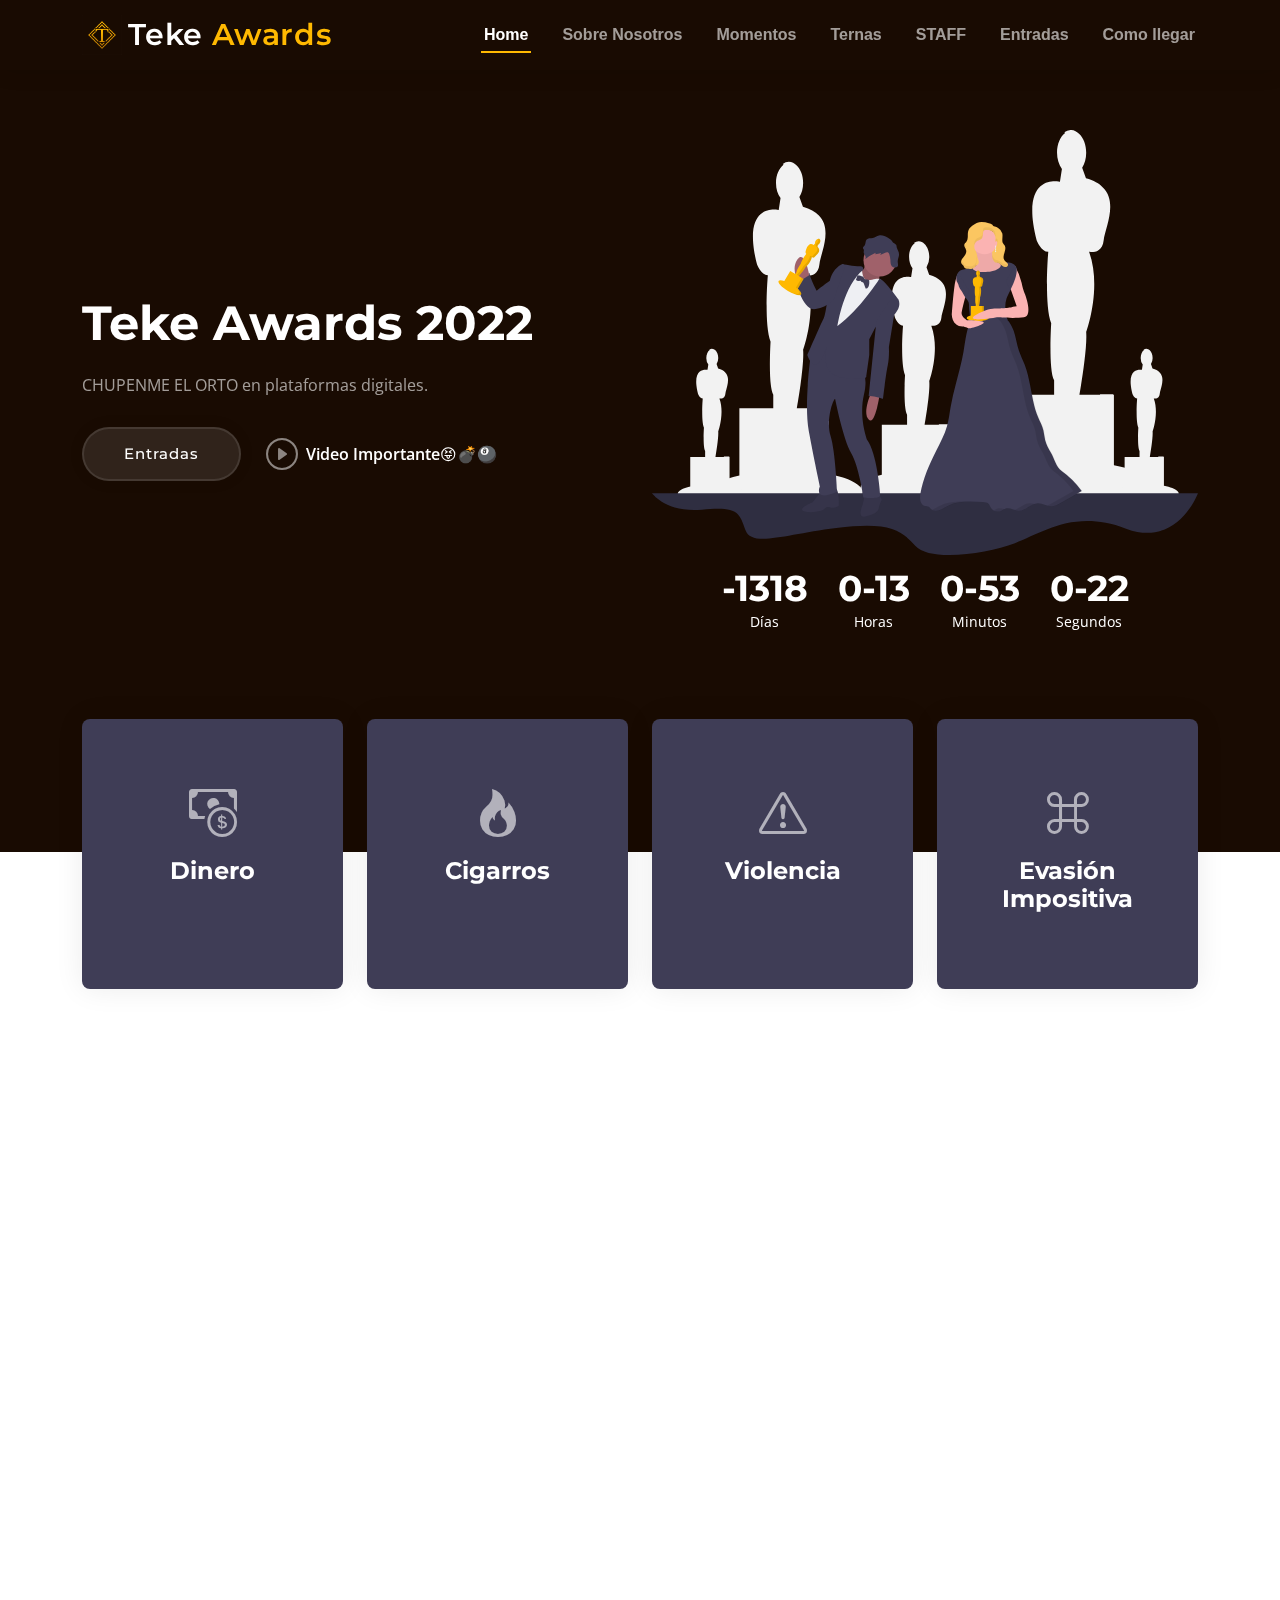
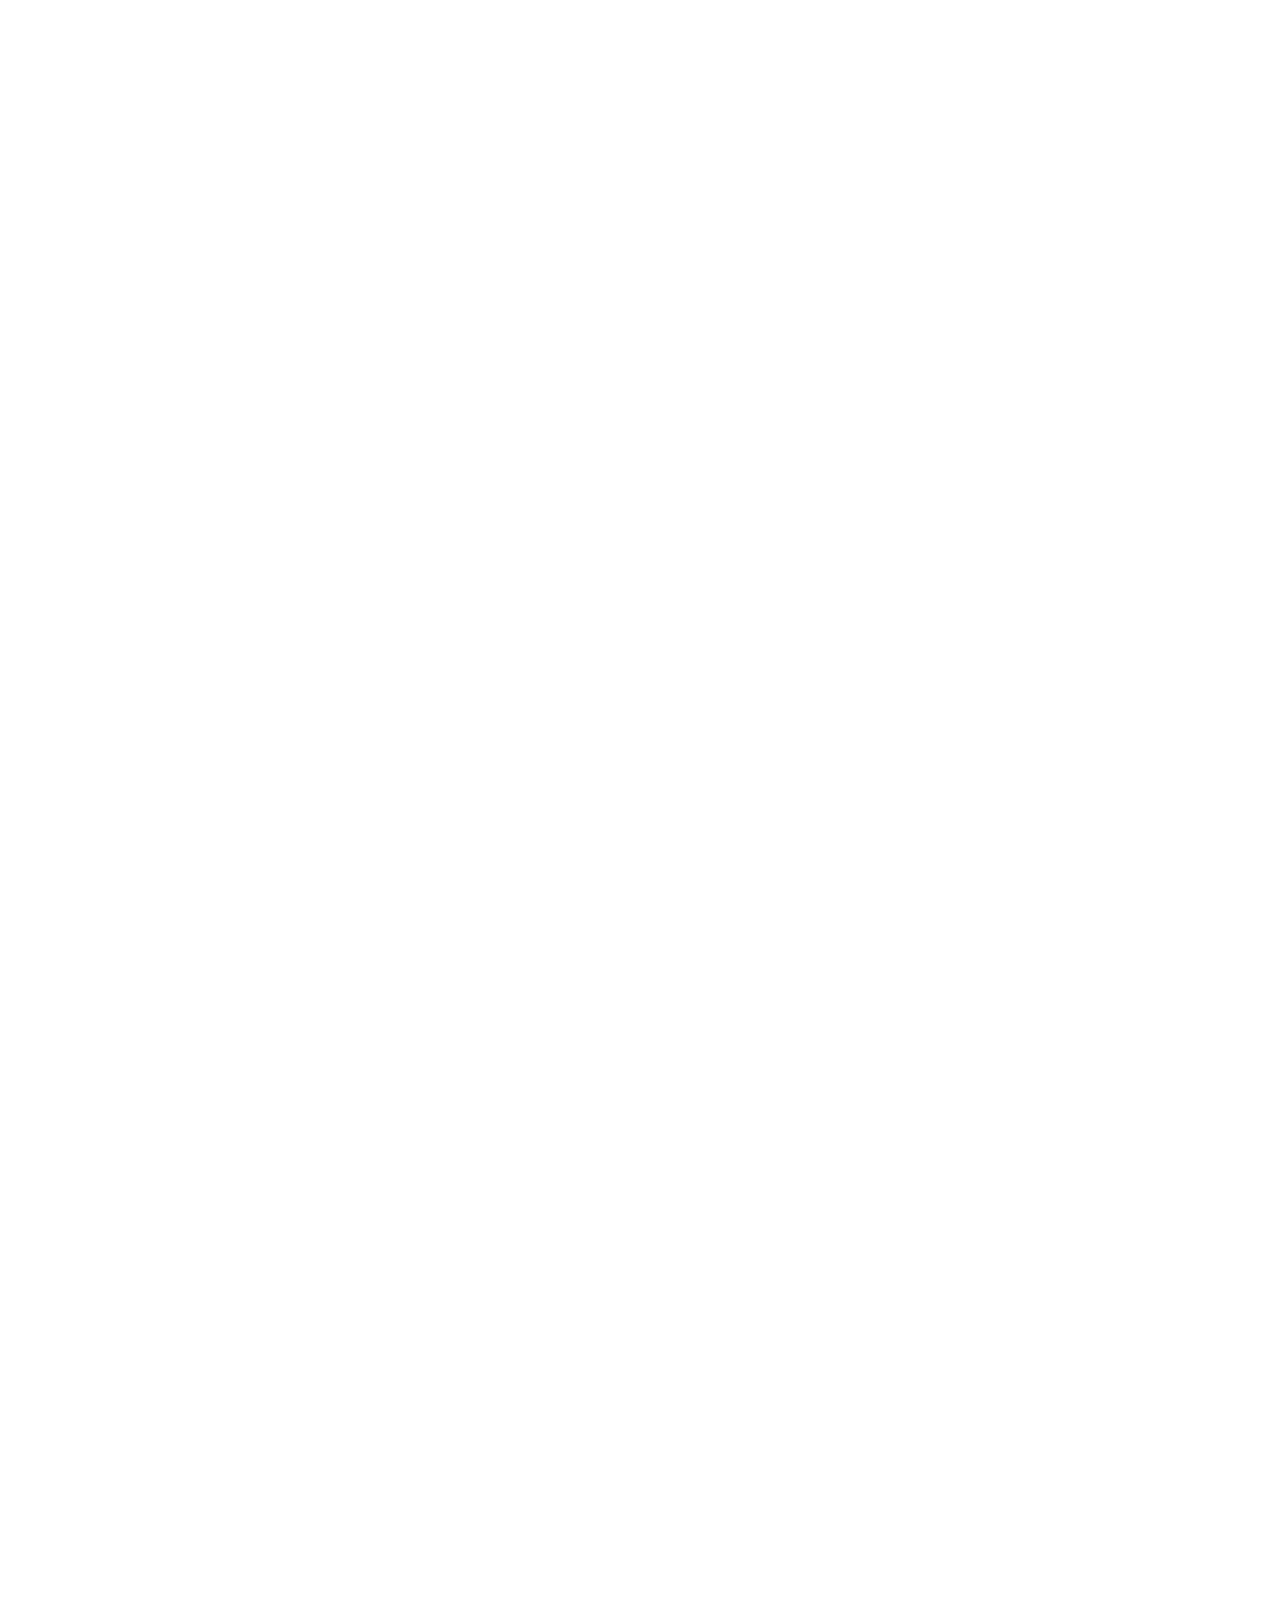
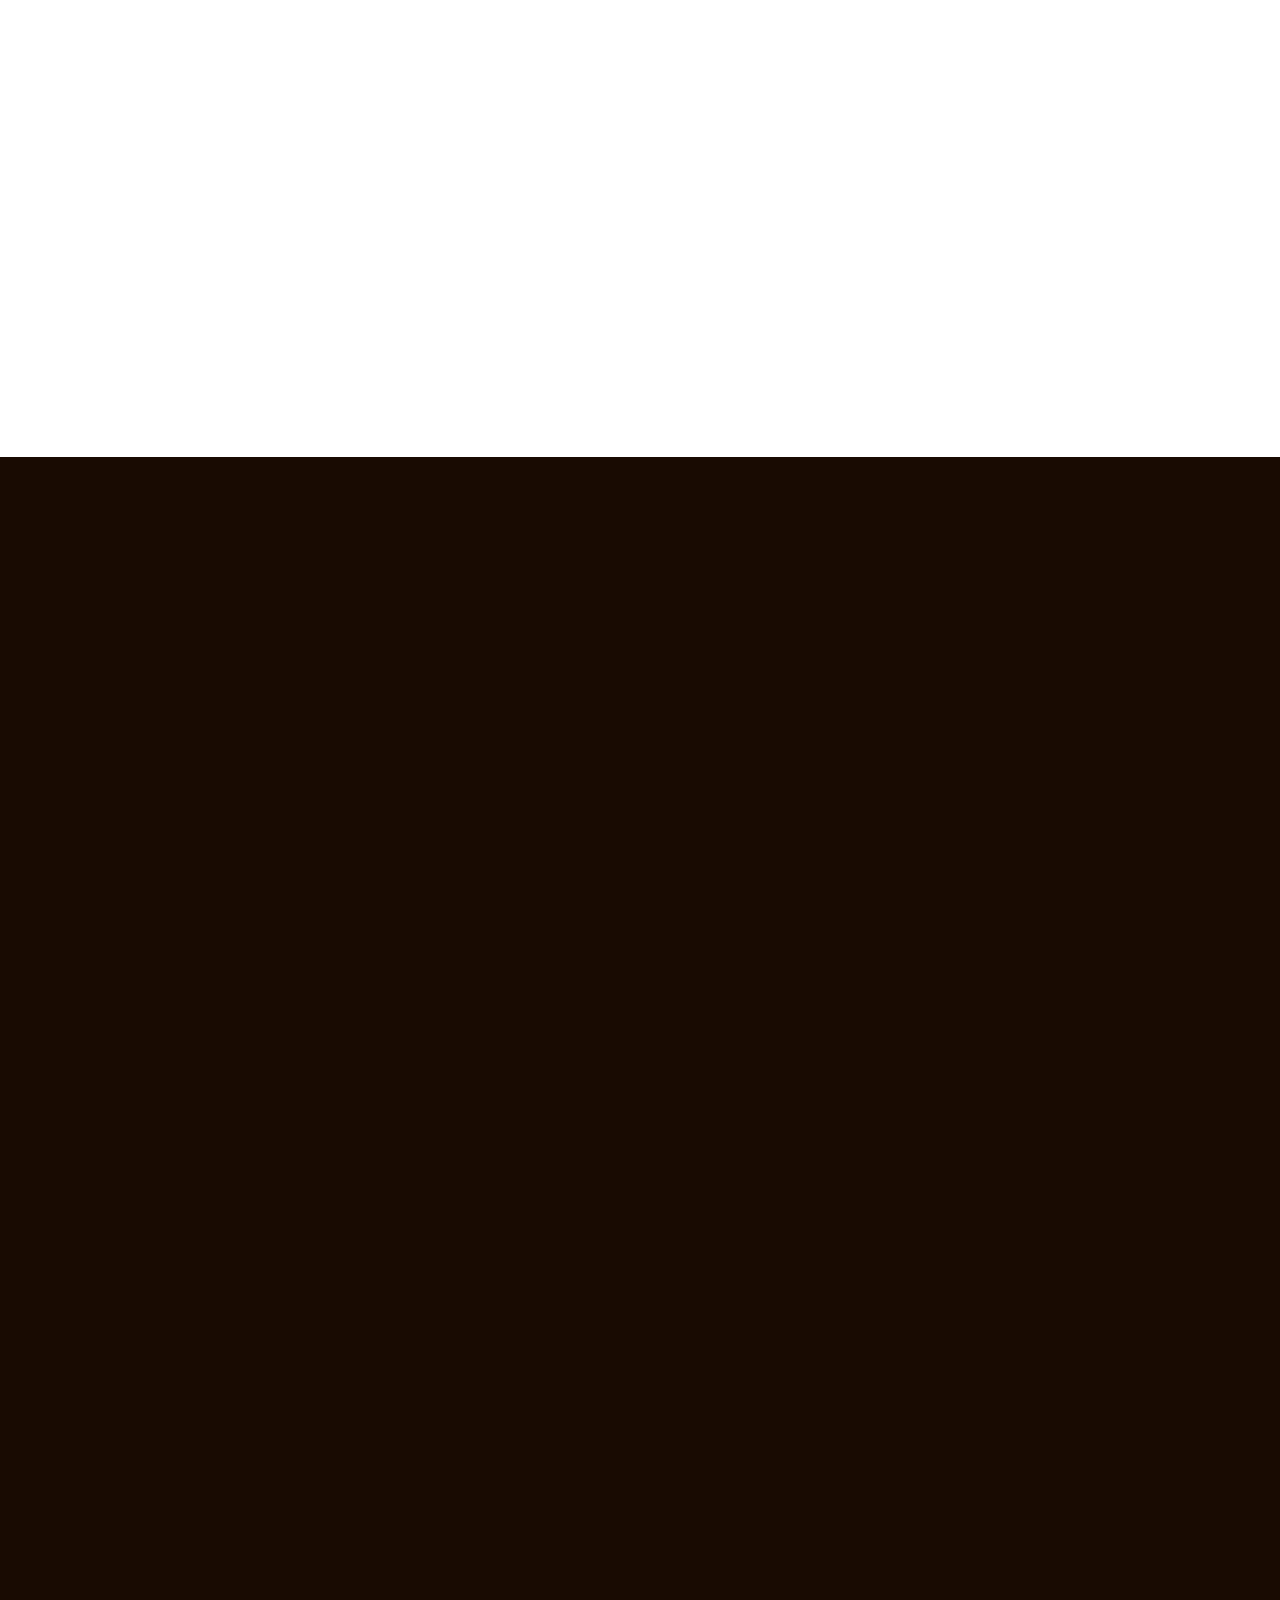
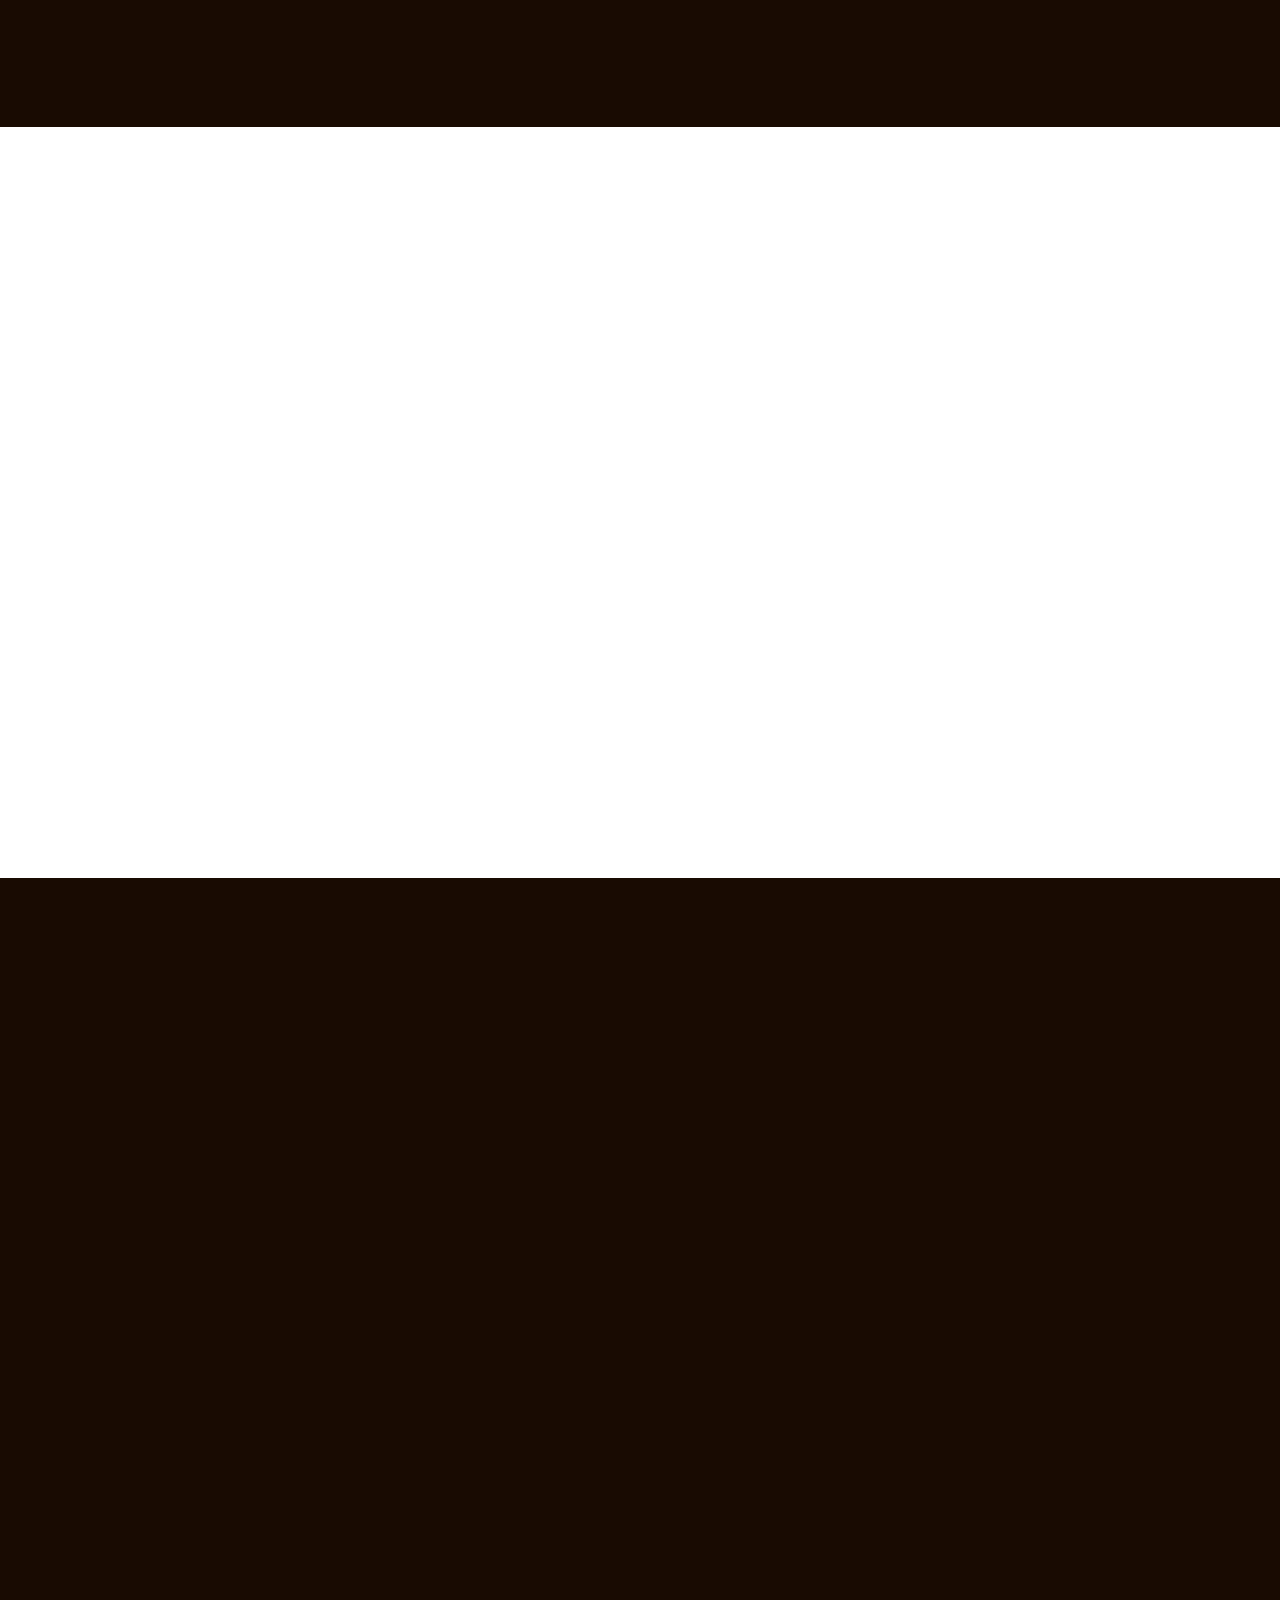
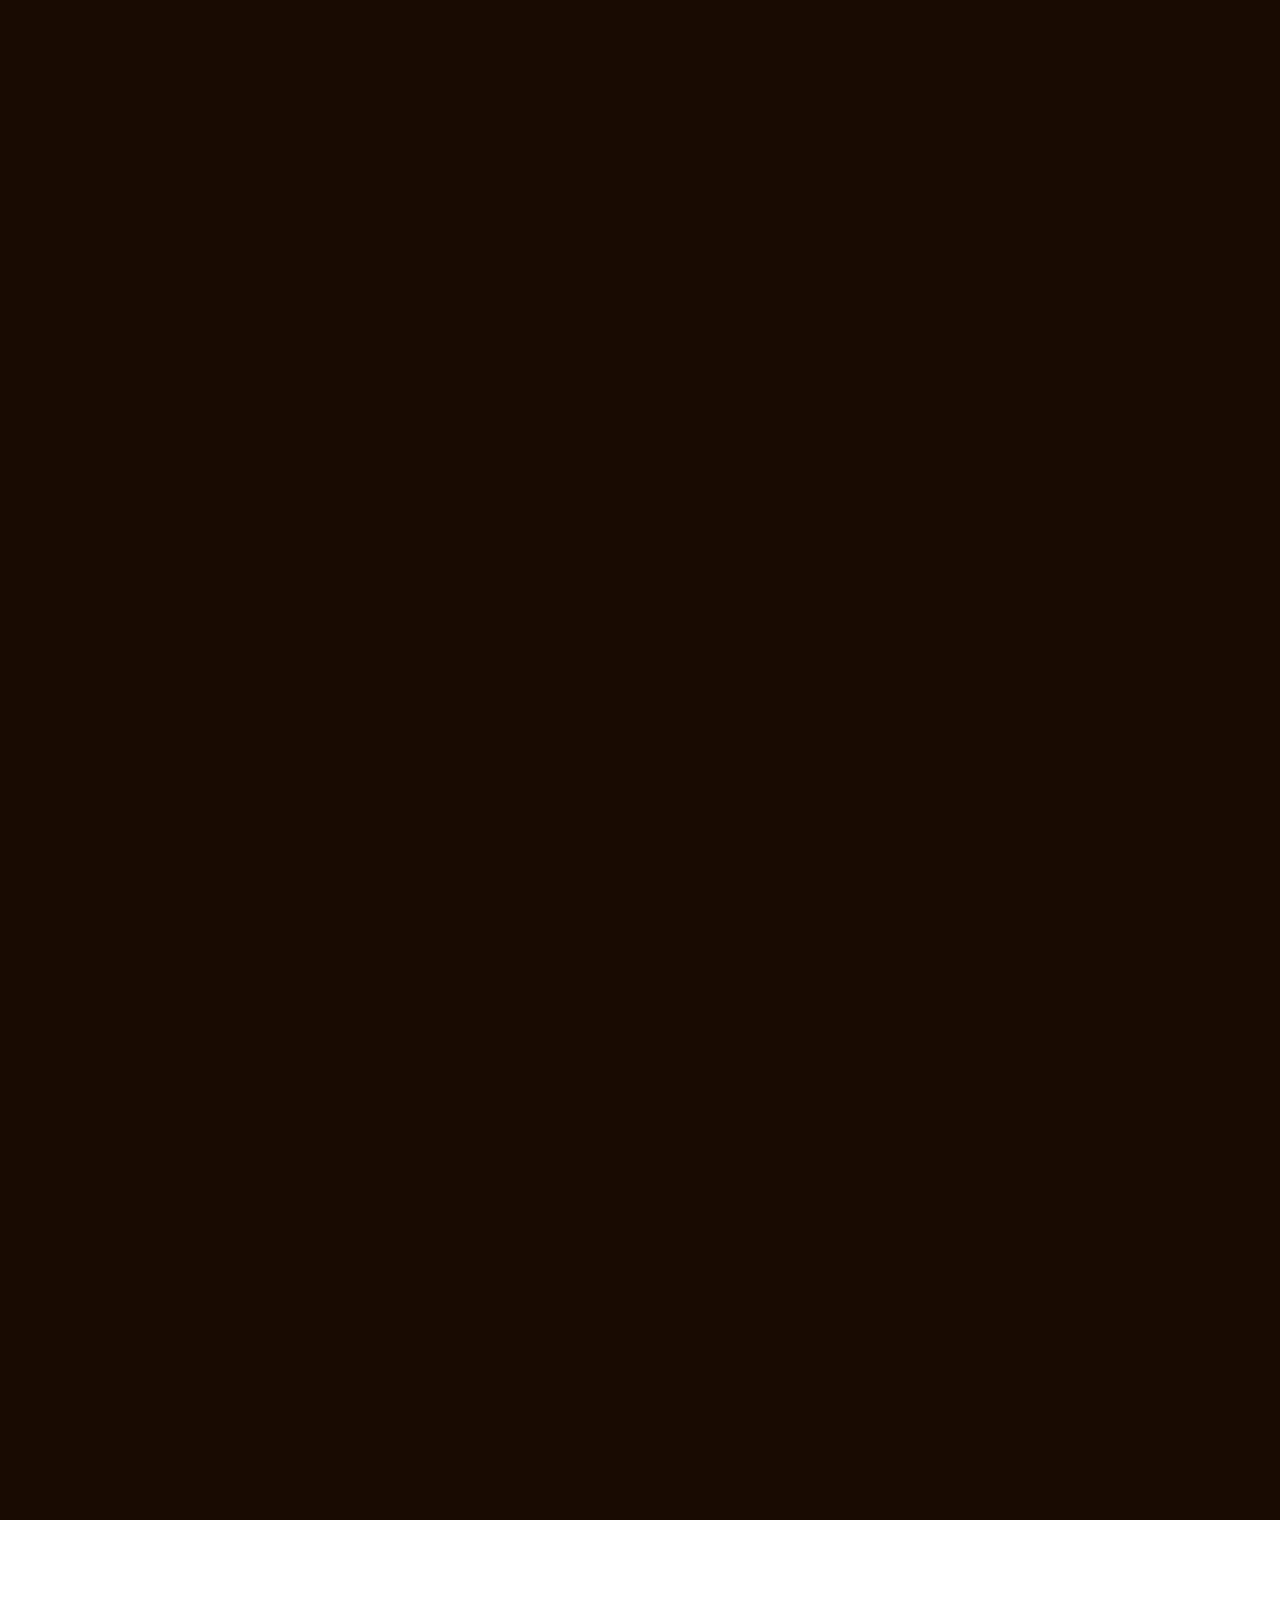
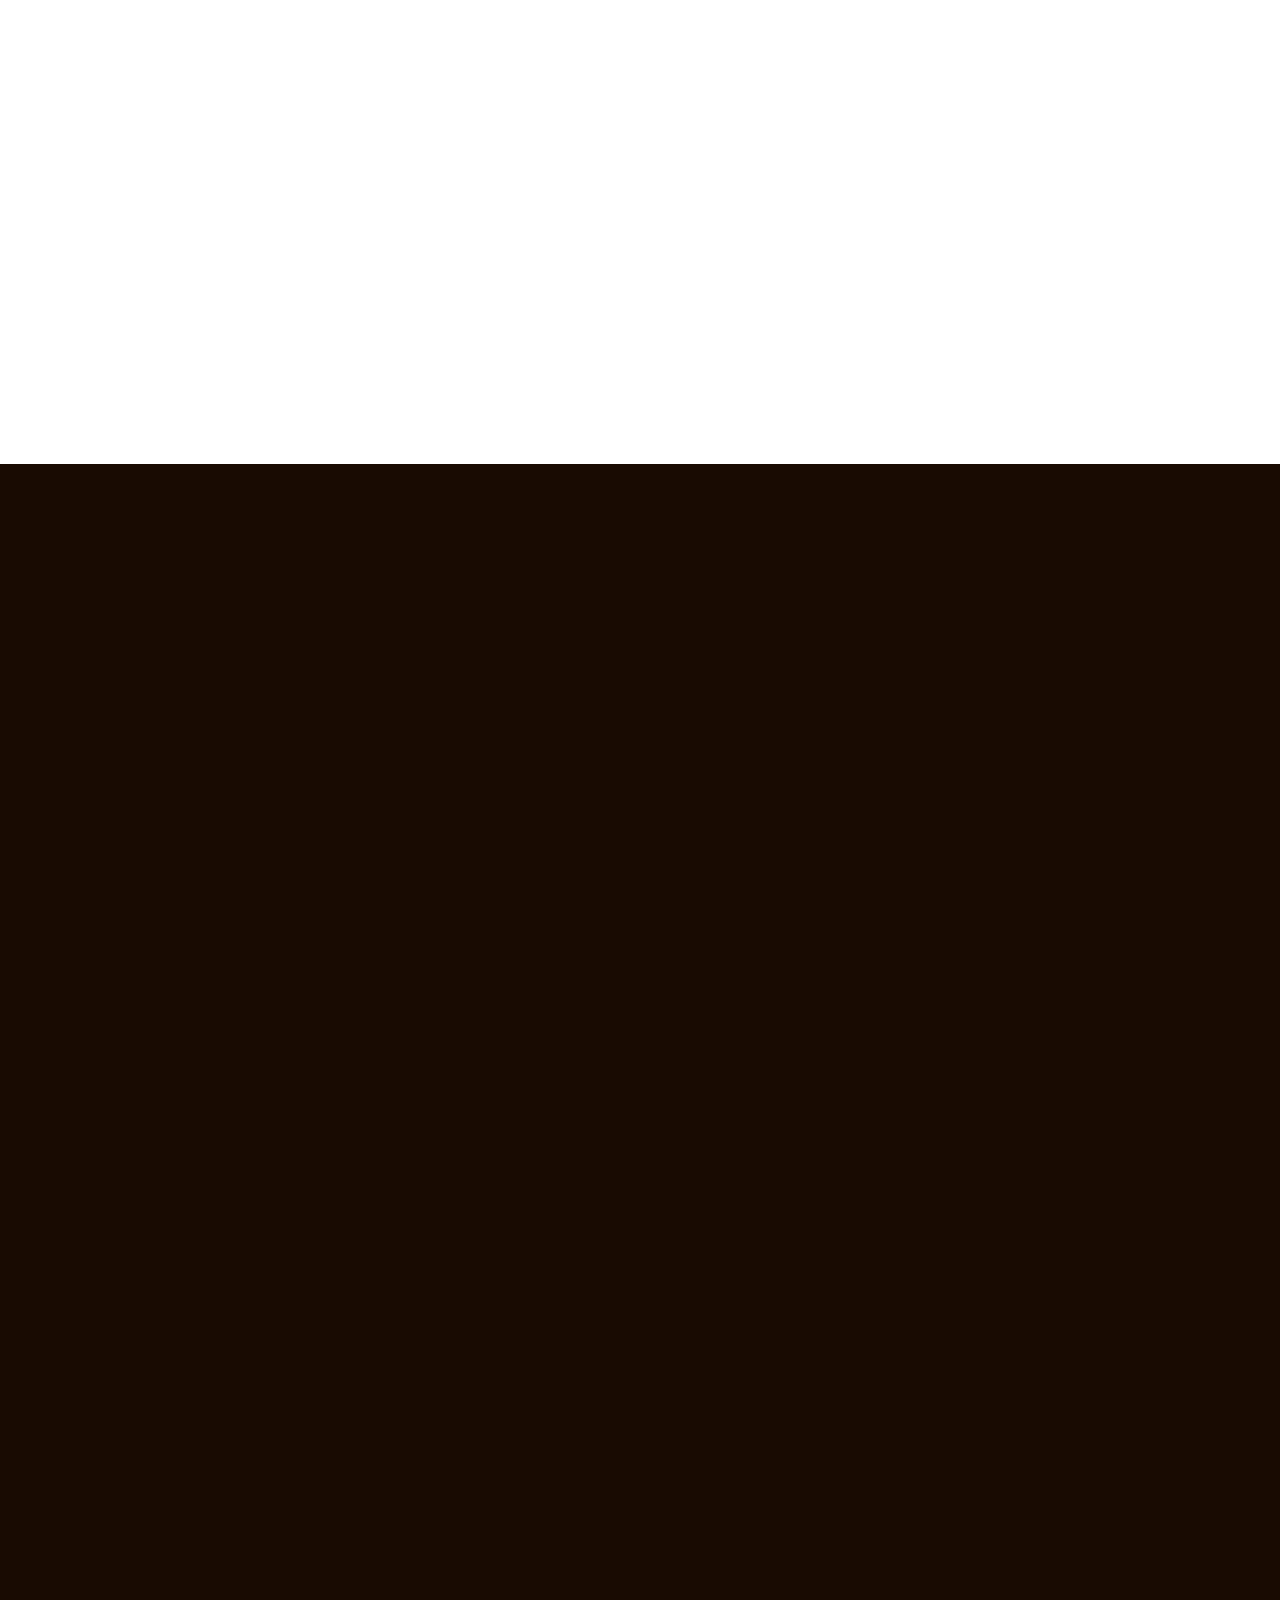
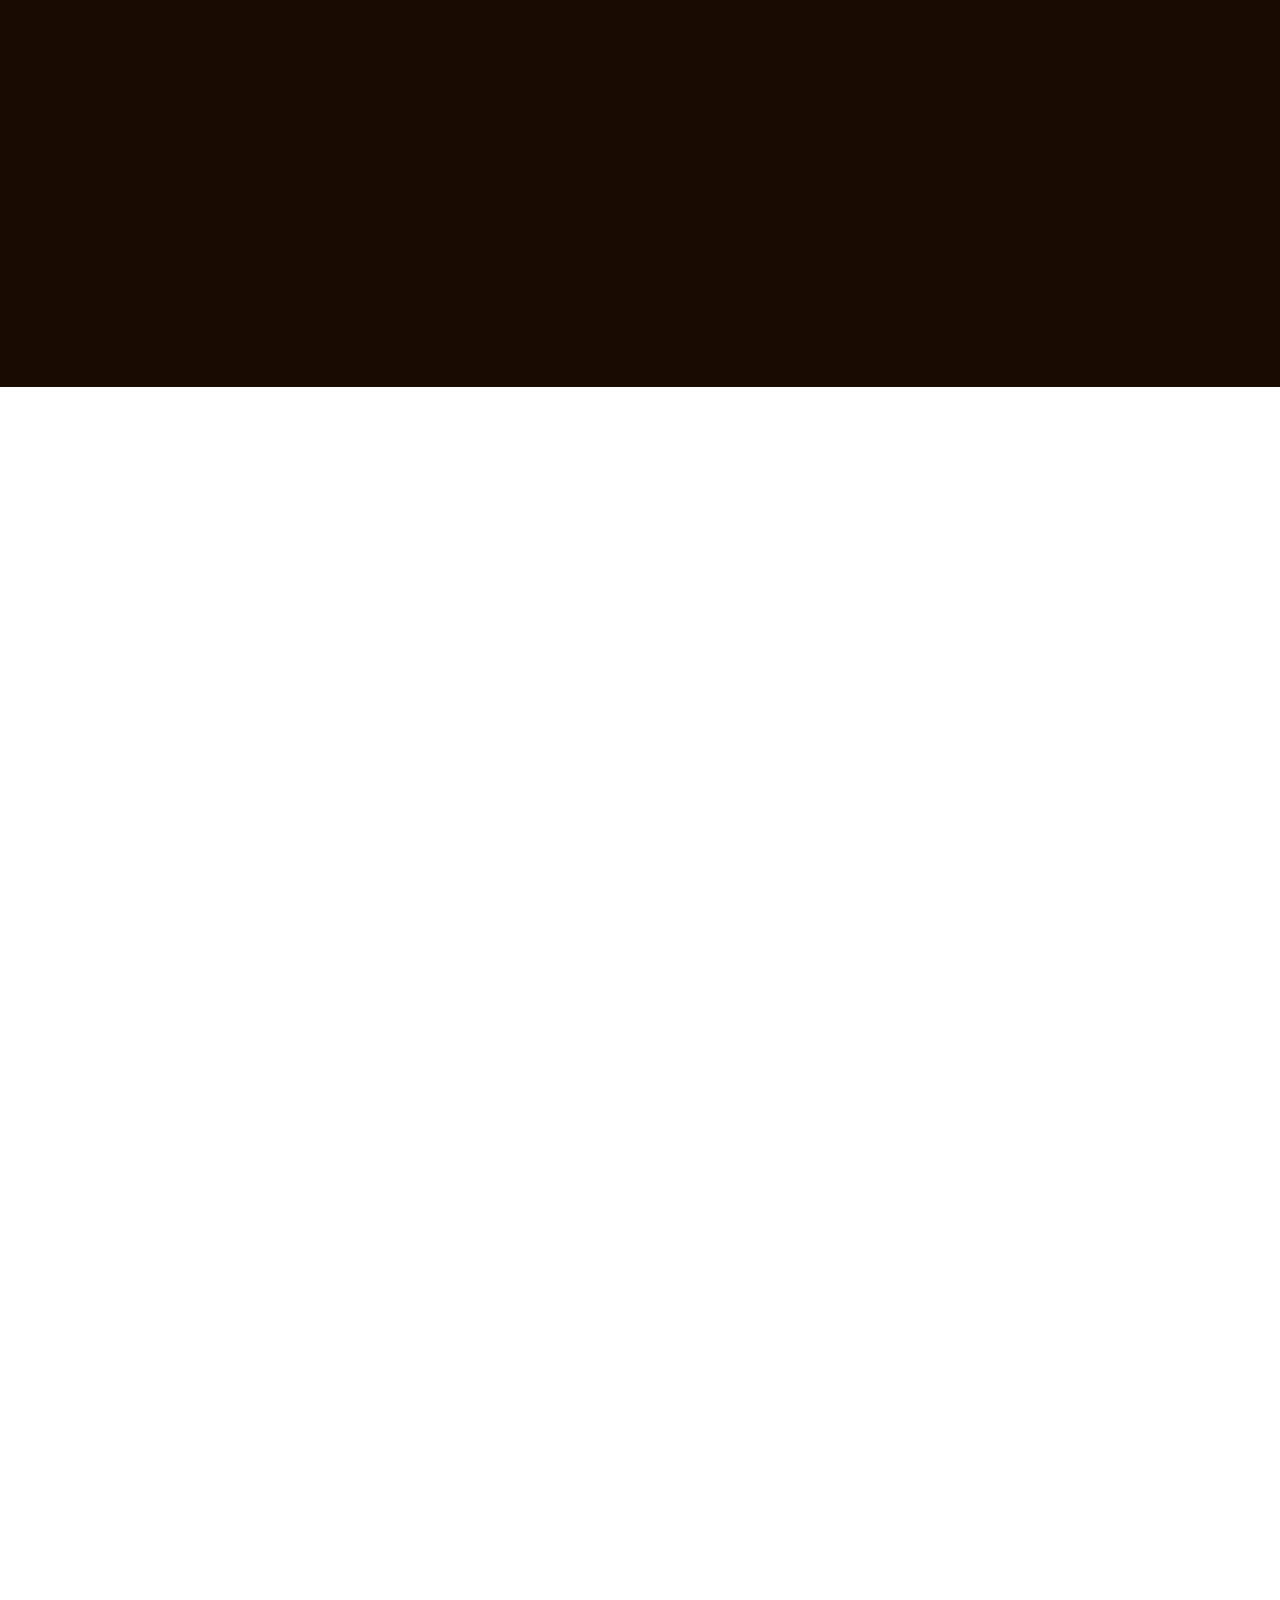
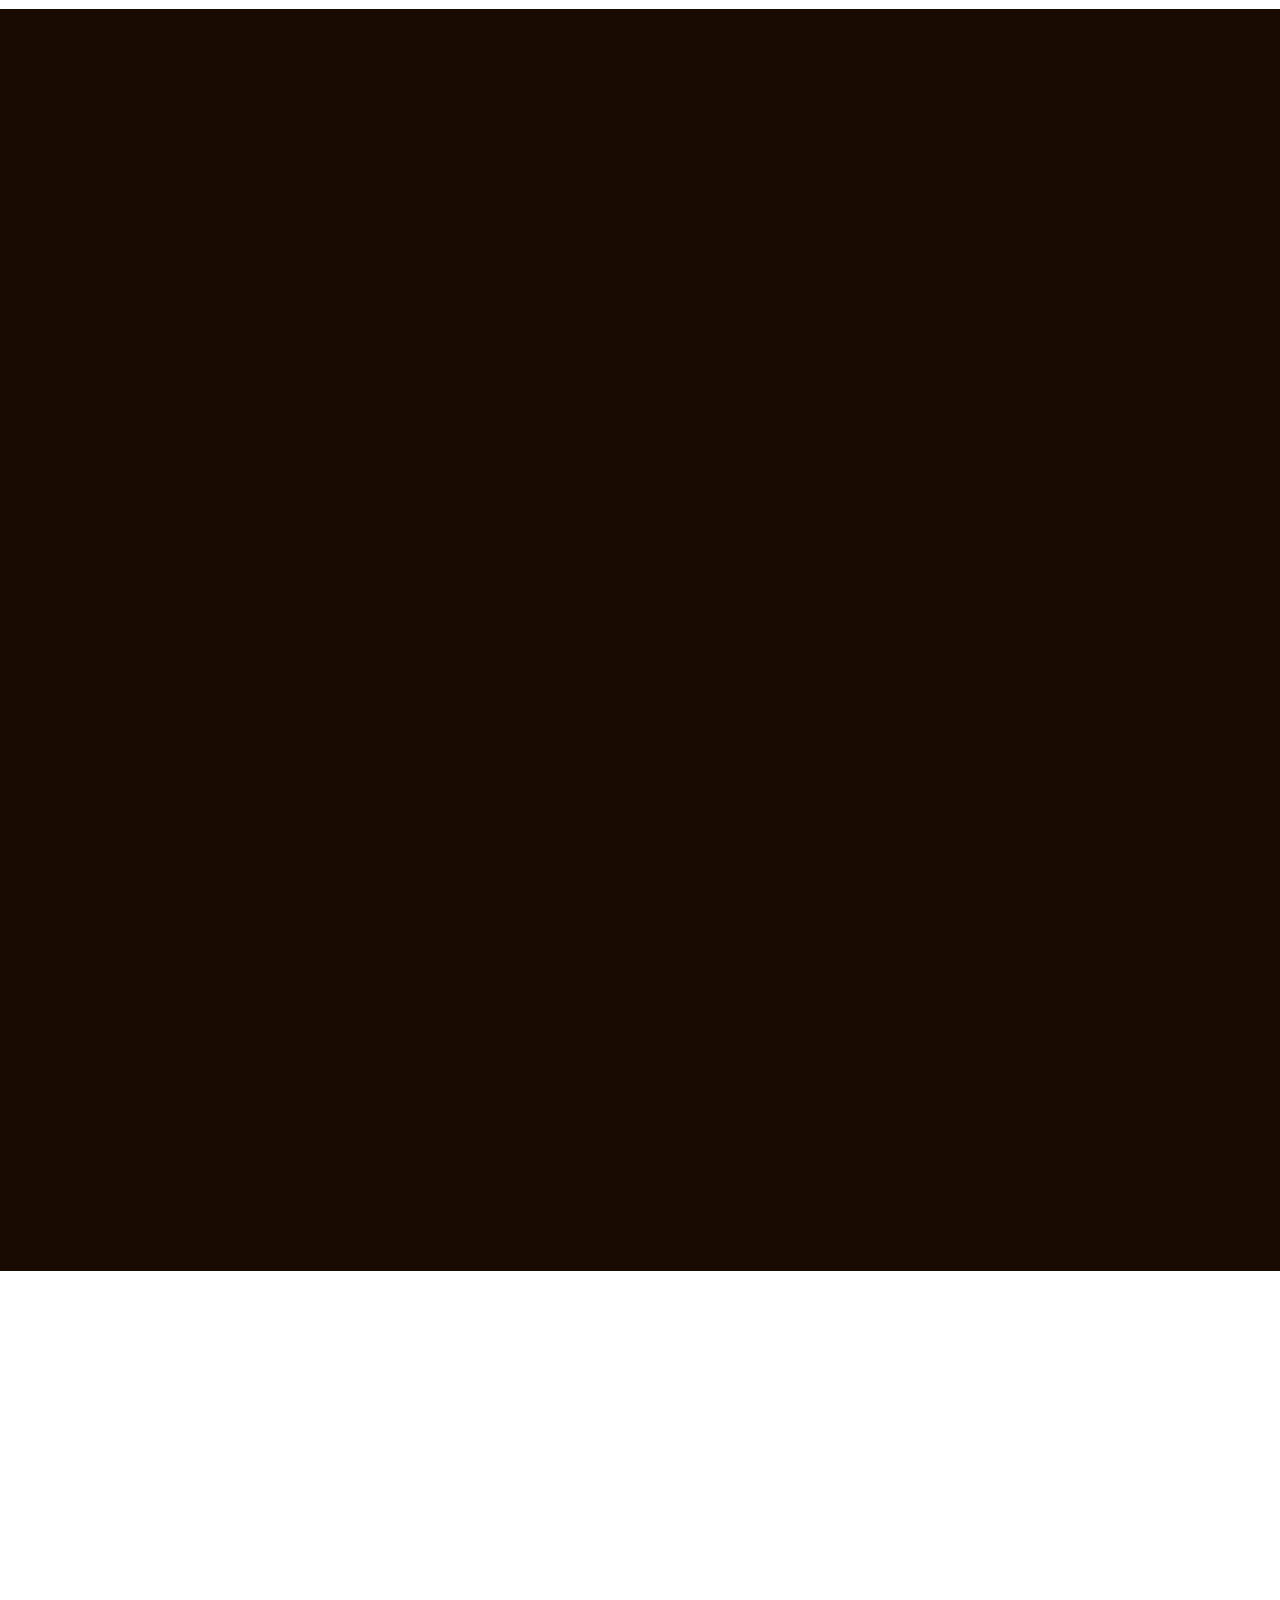
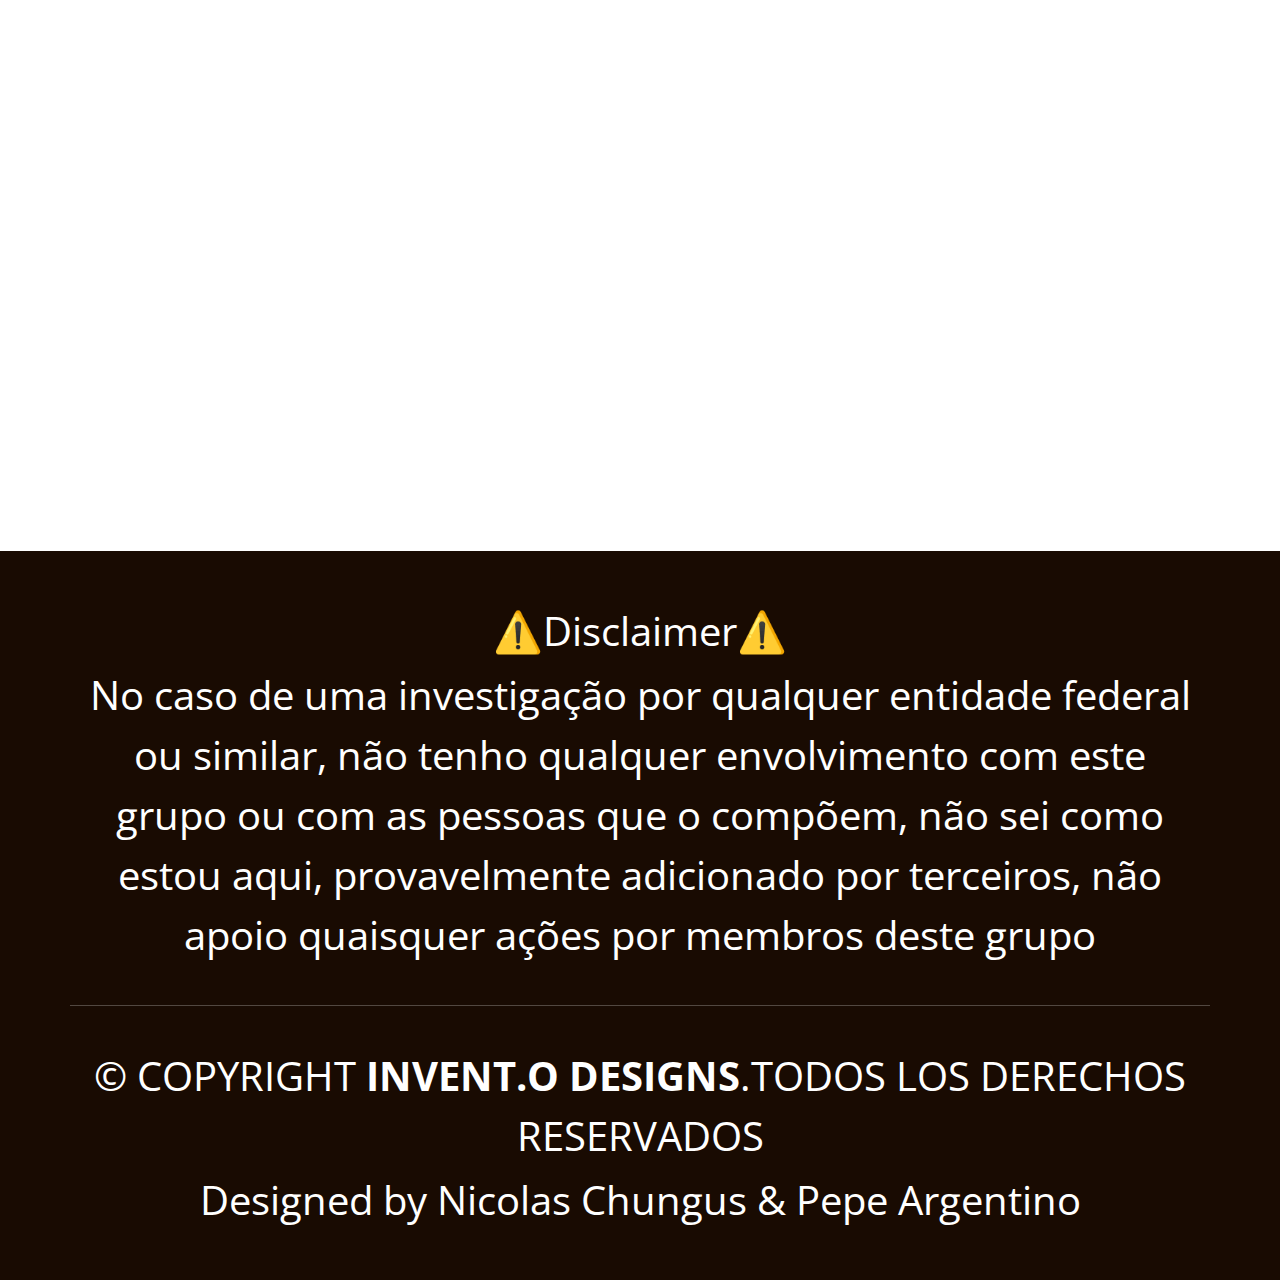
==== commit cffa7bad: "Información para el pago de las entradas" ====
--- a/index.html
+++ b/index.html
@@ -125,7 +125,7 @@
             en plataformas digitales.
           </p>
           <div class="d-flex justify-content-center justify-content-lg-start">
-            <!-- <a href="#about" class="btn-get-started">Get Started</a> -->
+            <a href="#pricing" class="btn-get-started">Entradas</a>
             <a href="assets/img/VideosAwards/momo.mp4" class="glightbox btn-watch-video d-flex align-items-center"><i
                 class="bi bi-play-circle"></i><span>Video Importante😝💣🎱</span></a>
           </div>  
@@ -1345,10 +1345,22 @@
               <button type="button" class="btn-close" data-bs-dismiss="modal" aria-label="Close"></button>
             </div>
             <div class="modal-body">
-              <p>
-                Para pagar la entrada realizar un pago via transferencia al siguiente CBU:
-              </p>
-              <h4>"123456789"</h4>
+
+              <div class="container text-center">
+                <div class="row">
+                  <div class="col my-auto">
+                    <span class="lead p-0 my-3 text-">
+                      Debido a un tema de evasión impositiva precisamos que realicen la transferencia en pesos argentinos por los siguientes medios:
+                    </sp>
+                  </div>
+                  <div class="col my-auto">
+                    <h3>CBU</h3>
+                    <h4 class="pb-3" style="font-size: 24px">"0000168300000005352311"</h4>
+                    <h3>Alias</h3>
+                    <h4 style="font-size: 24px">"teke.awards"</h4>
+                  </div>
+                </div>
+              </div>
             </div>
             <div class="modal-footer">
               <button type="button" class="btn btn-secondary" data-bs-dismiss="modal">Cerrar</button>
--- a/assets/css/main.css
+++ b/assets/css/main.css
@@ -2788,4 +2788,8 @@
 
     position:absolute;
 
+}
+
+html {
+    scroll-padding-top: 68px; /* height of sticky header */
 }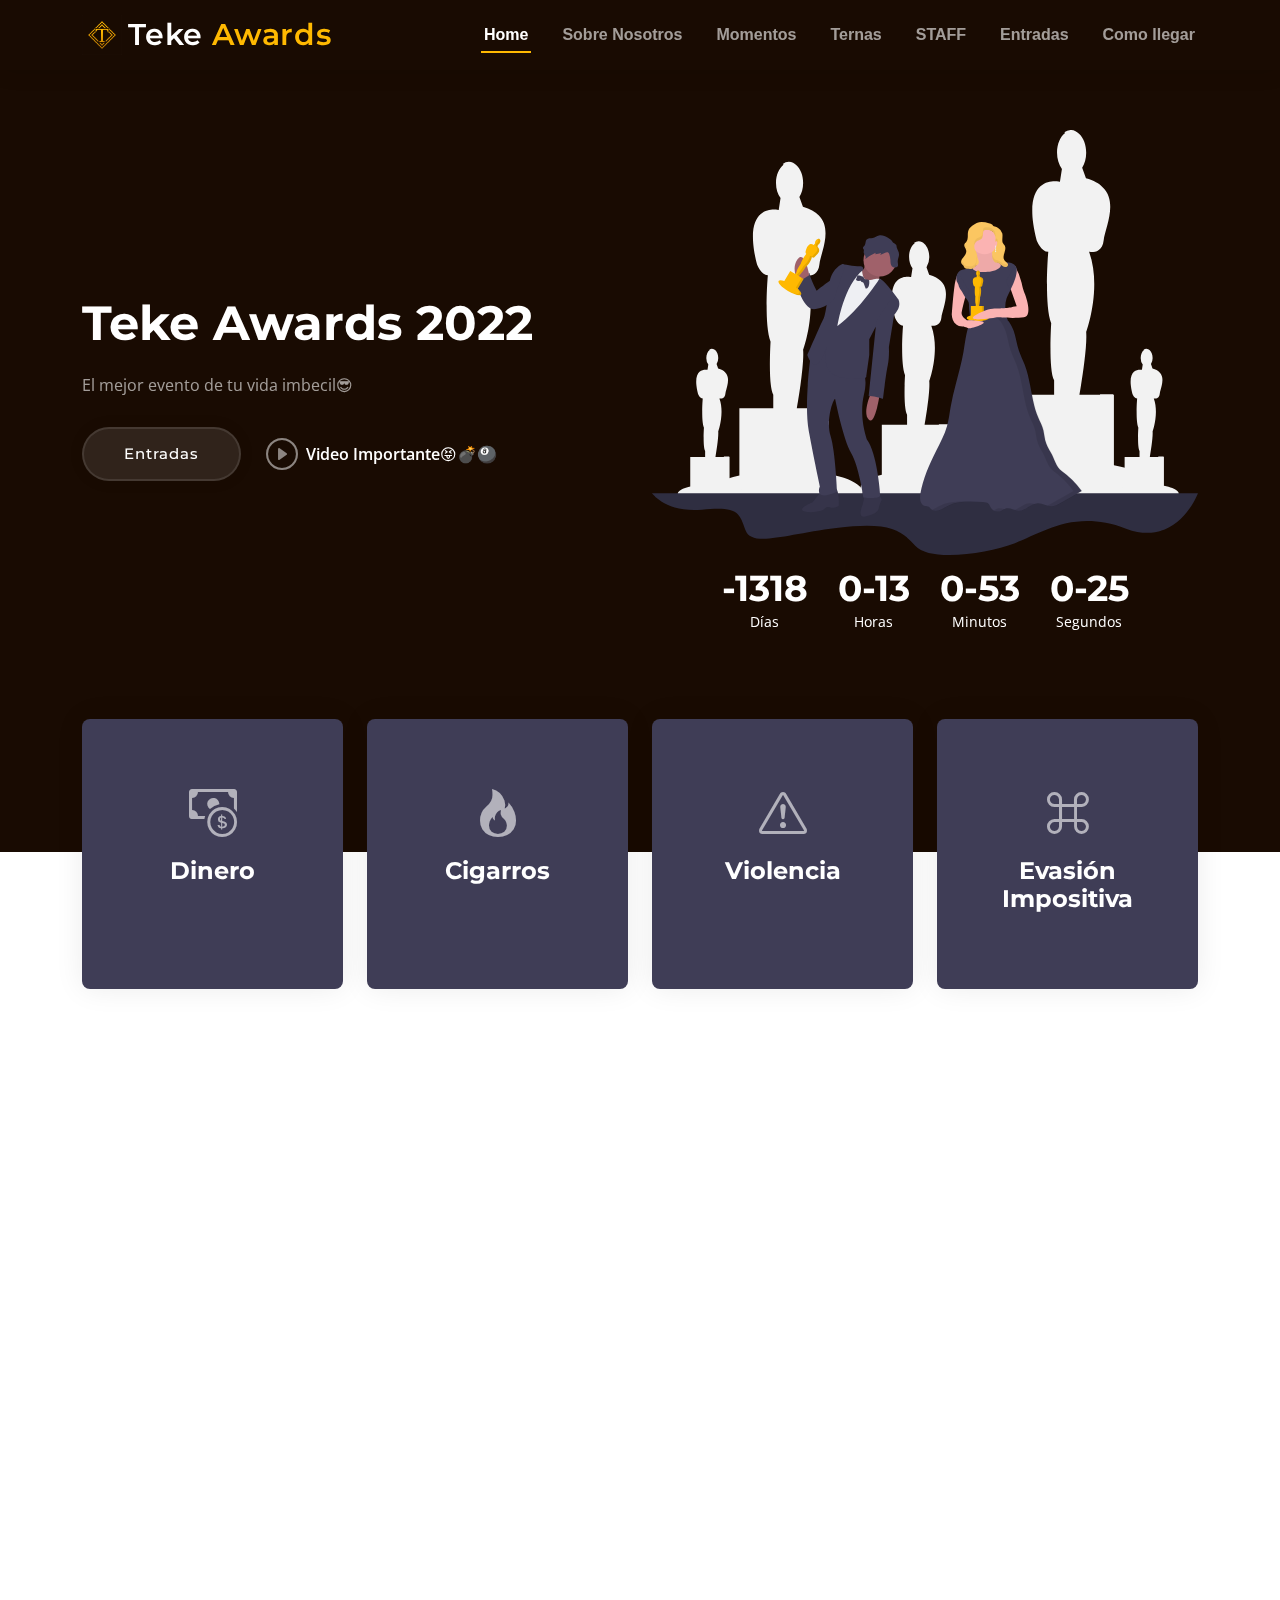
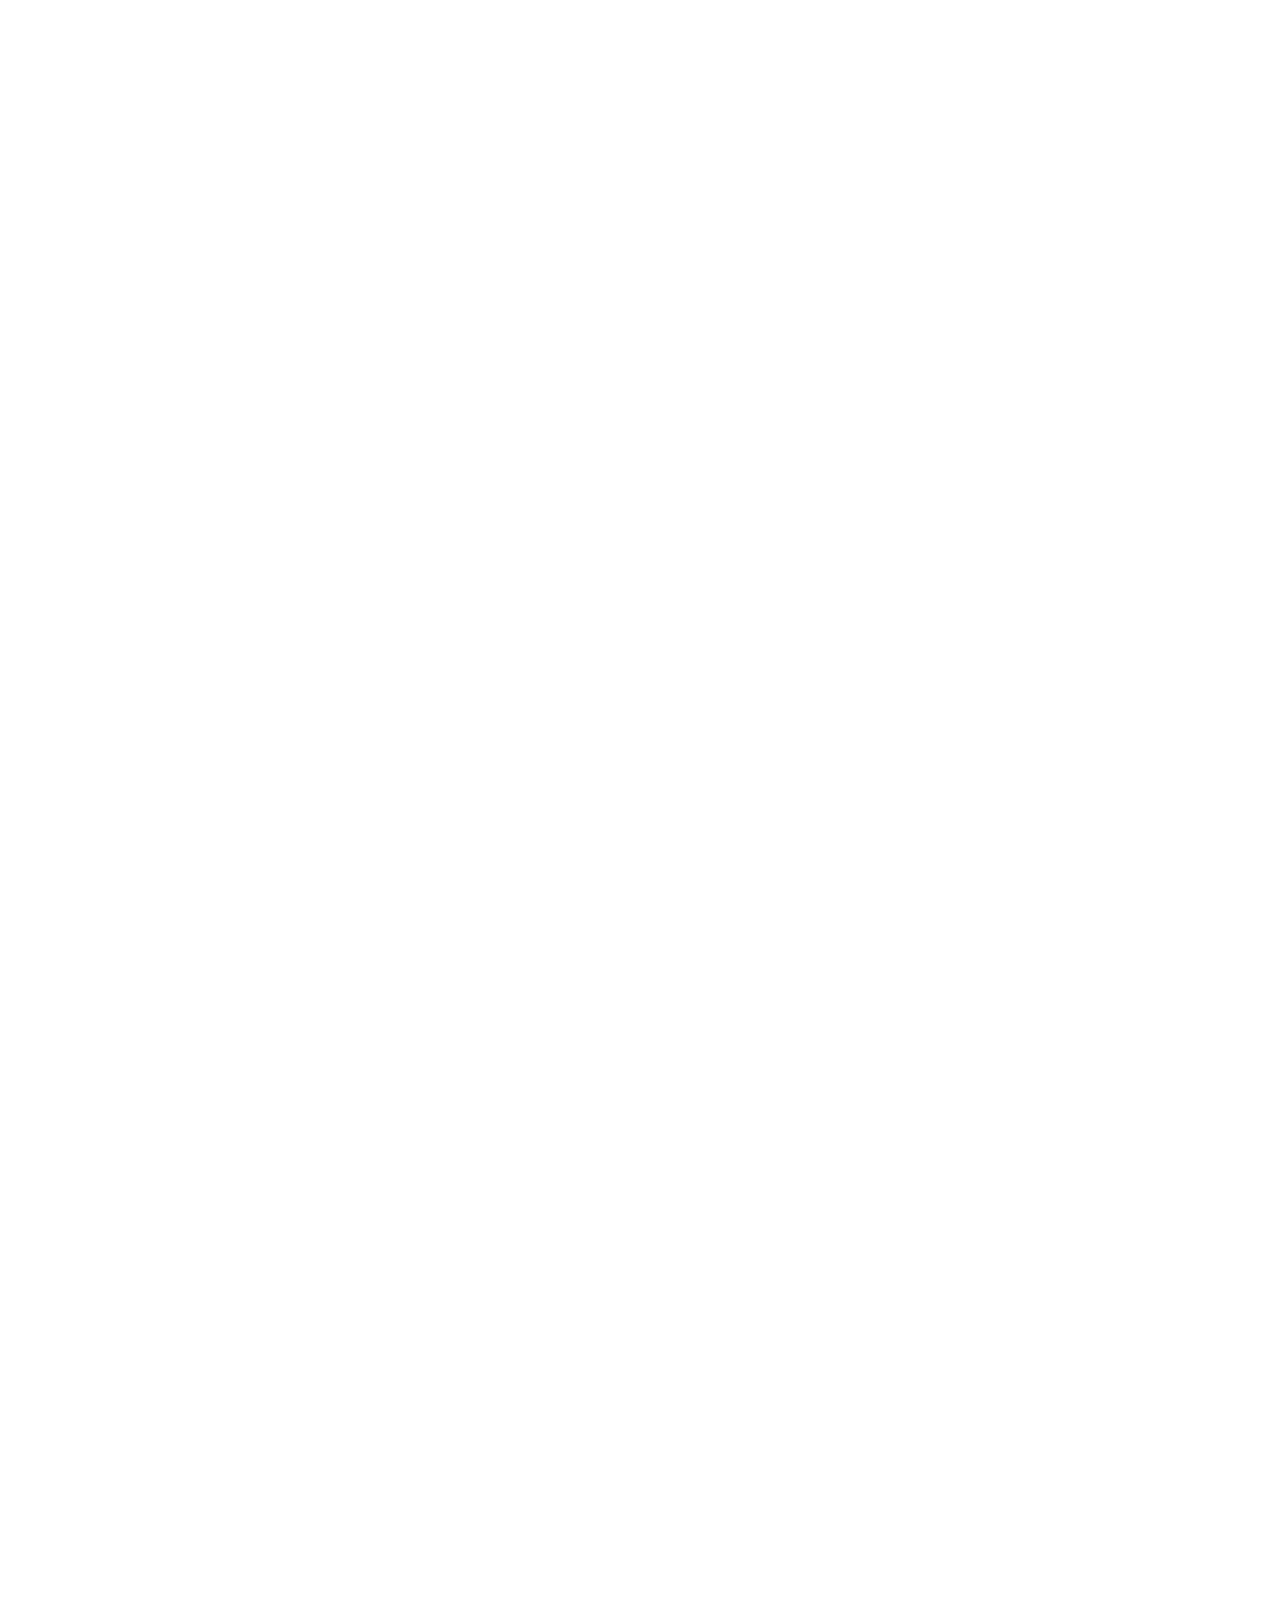
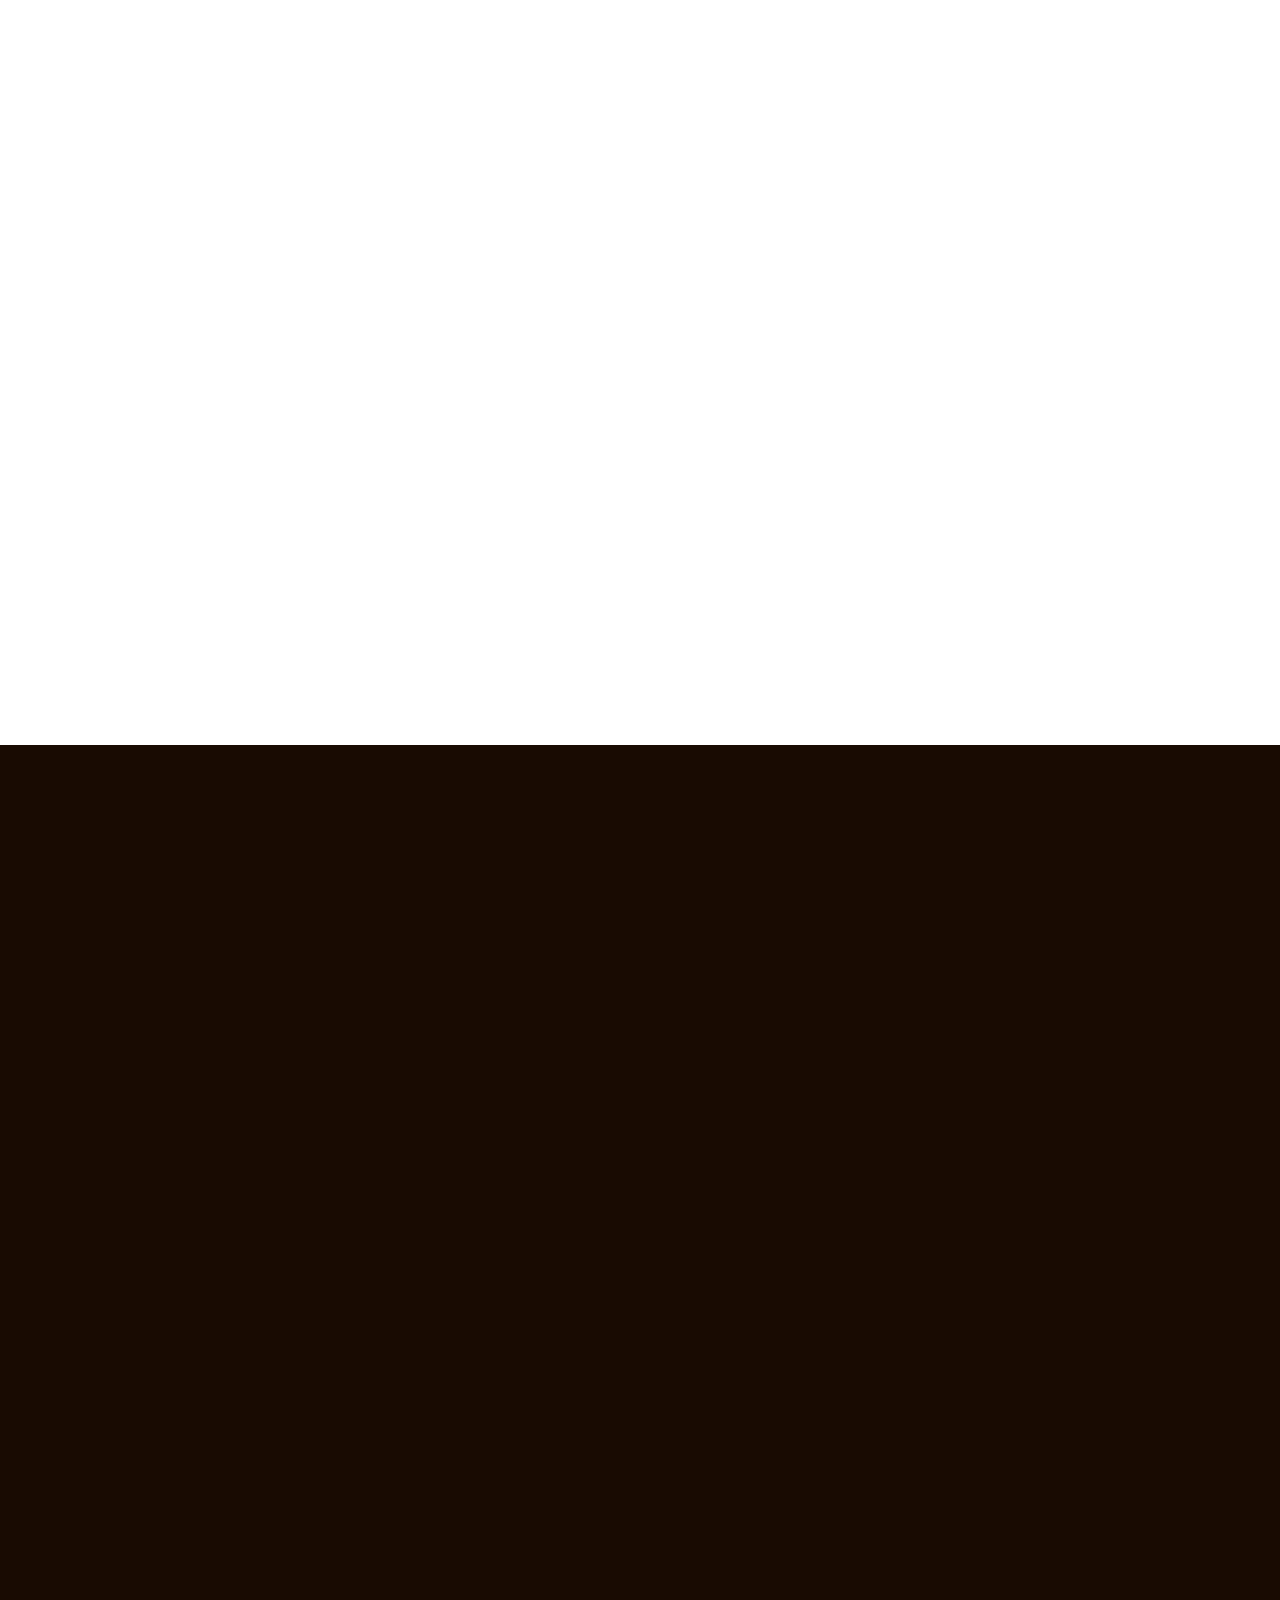
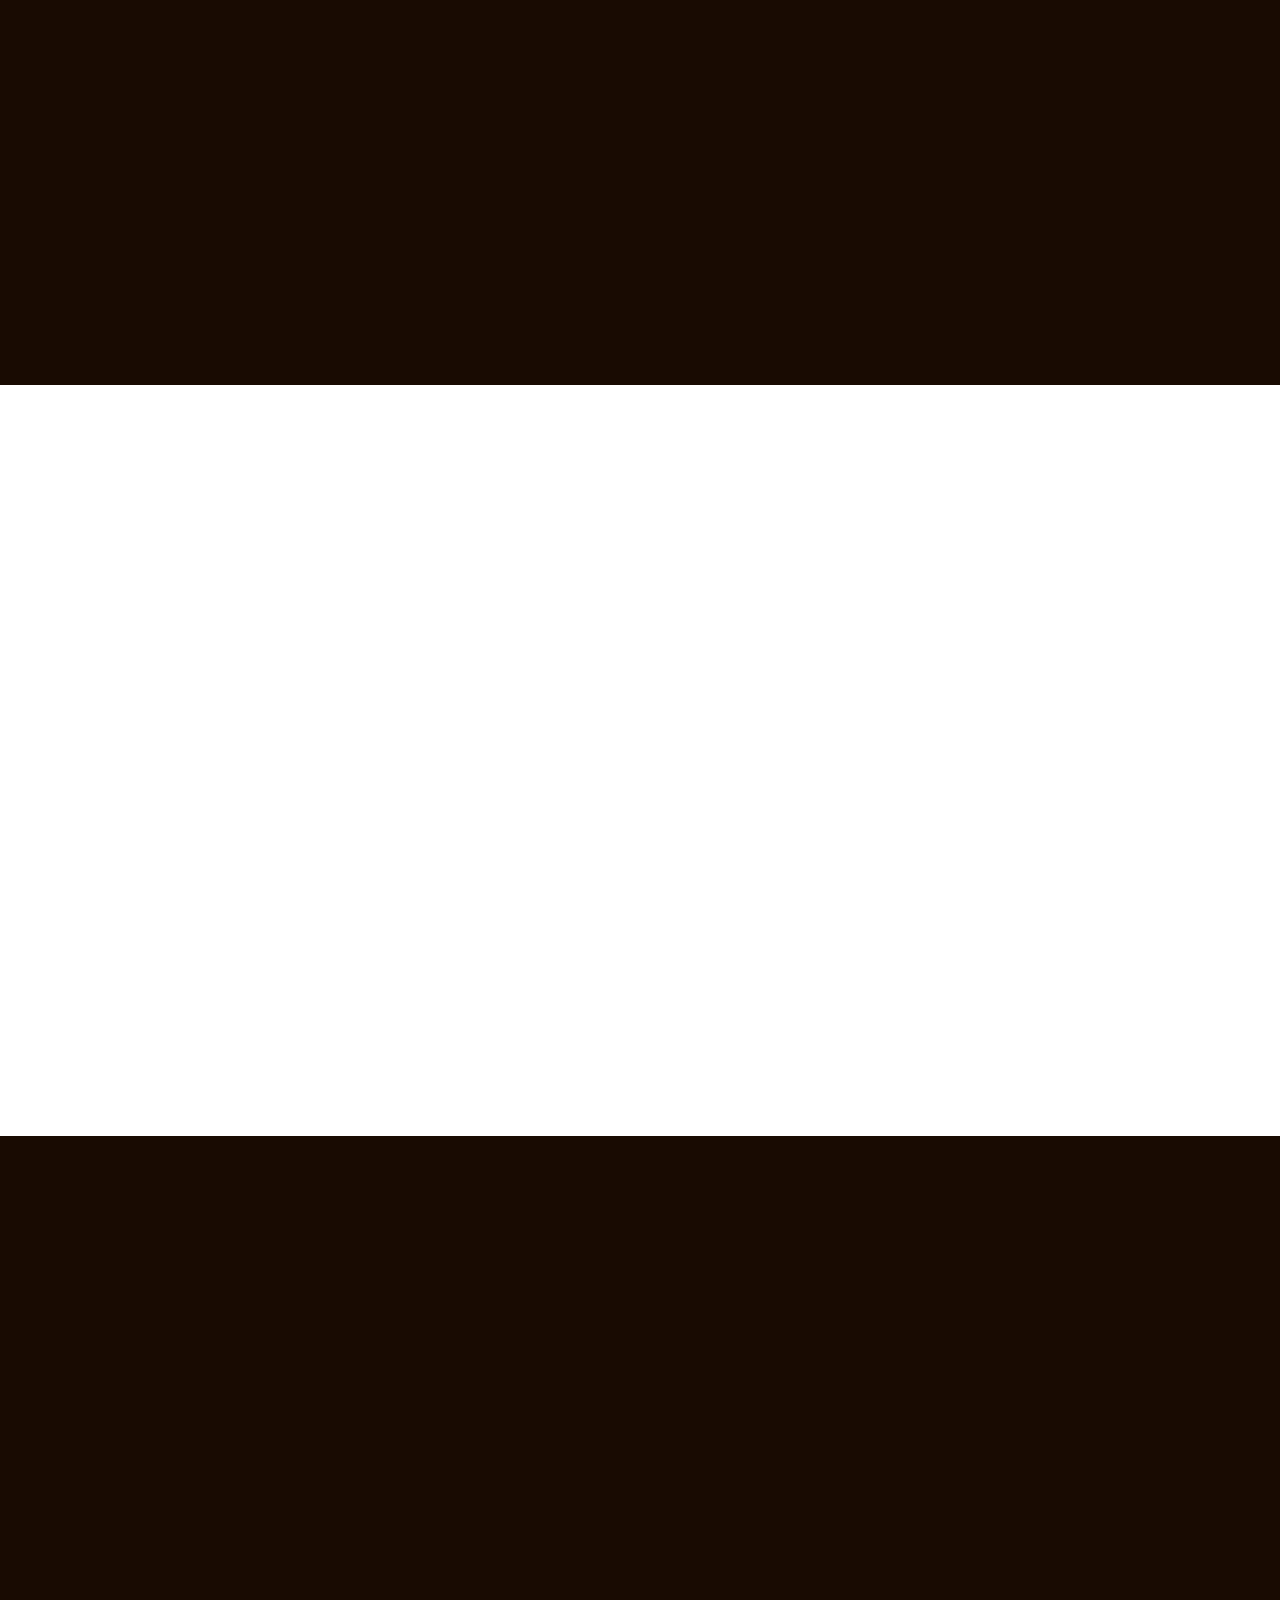
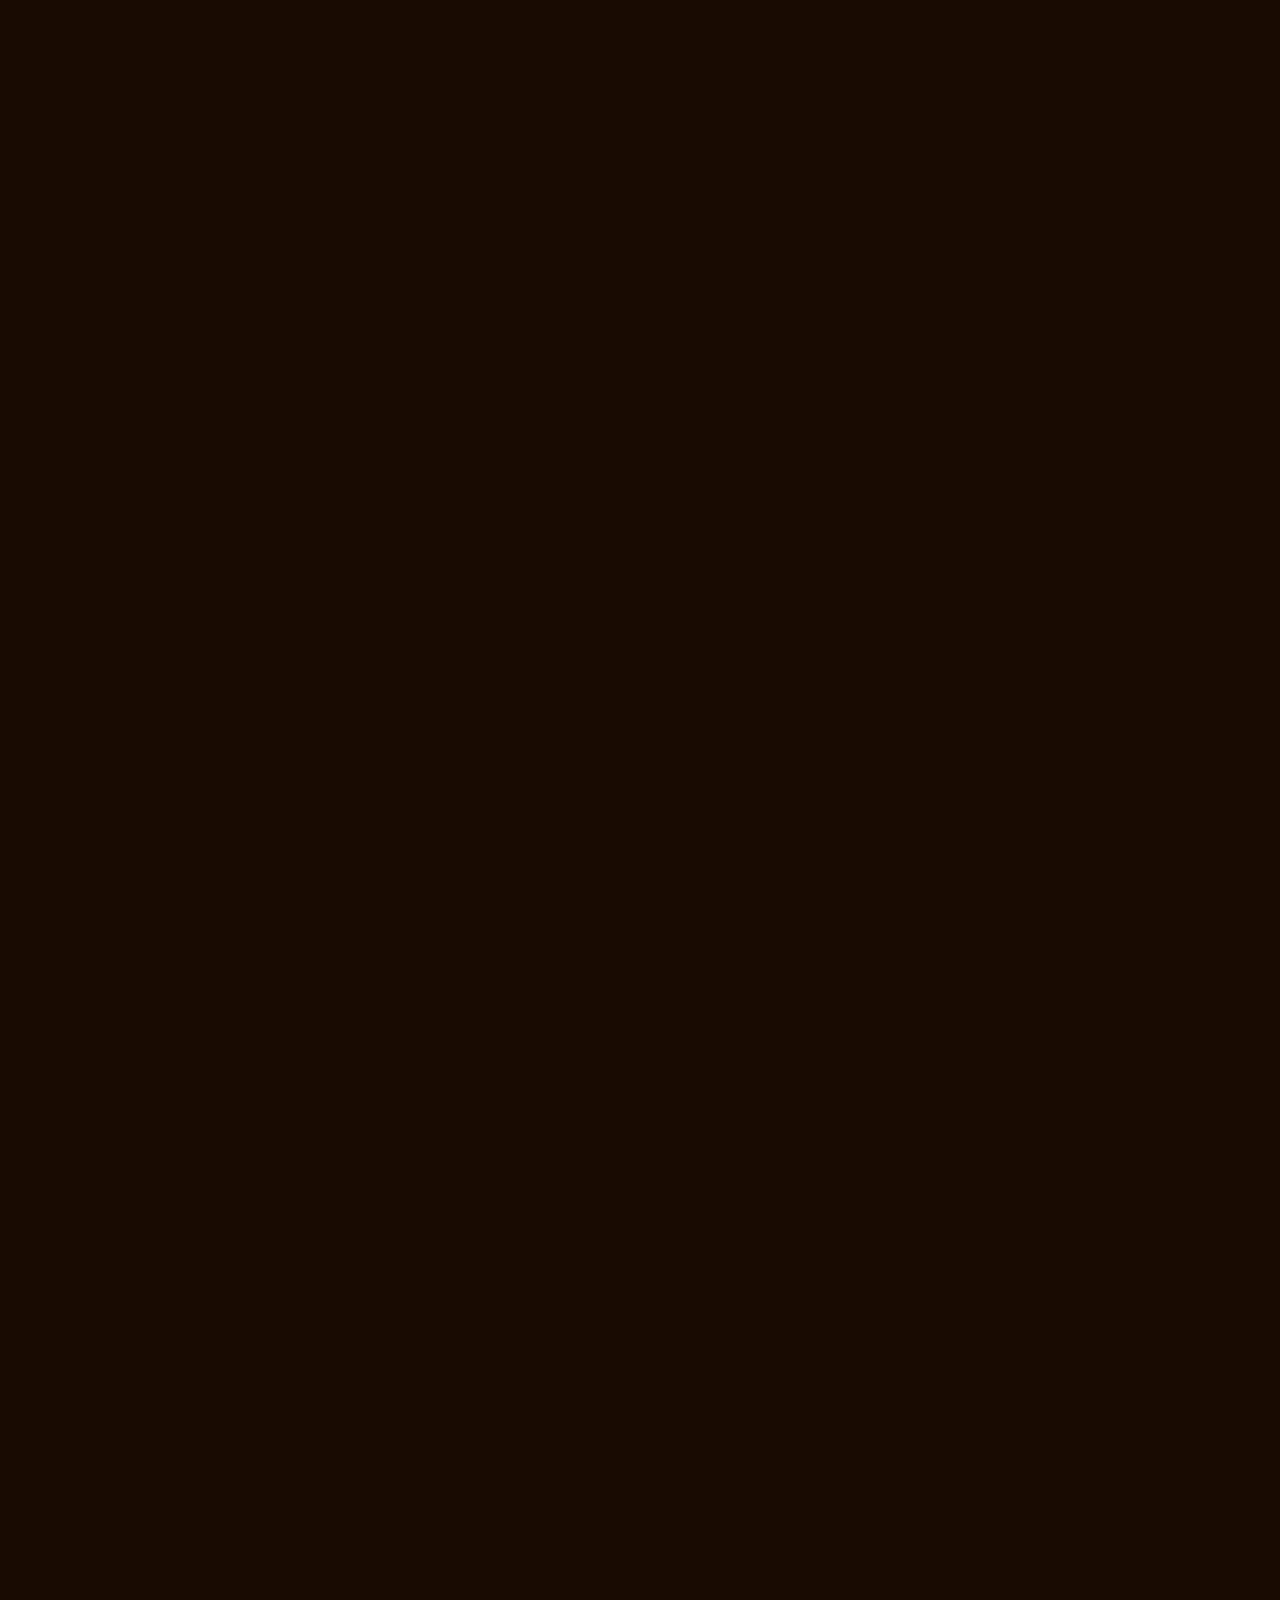
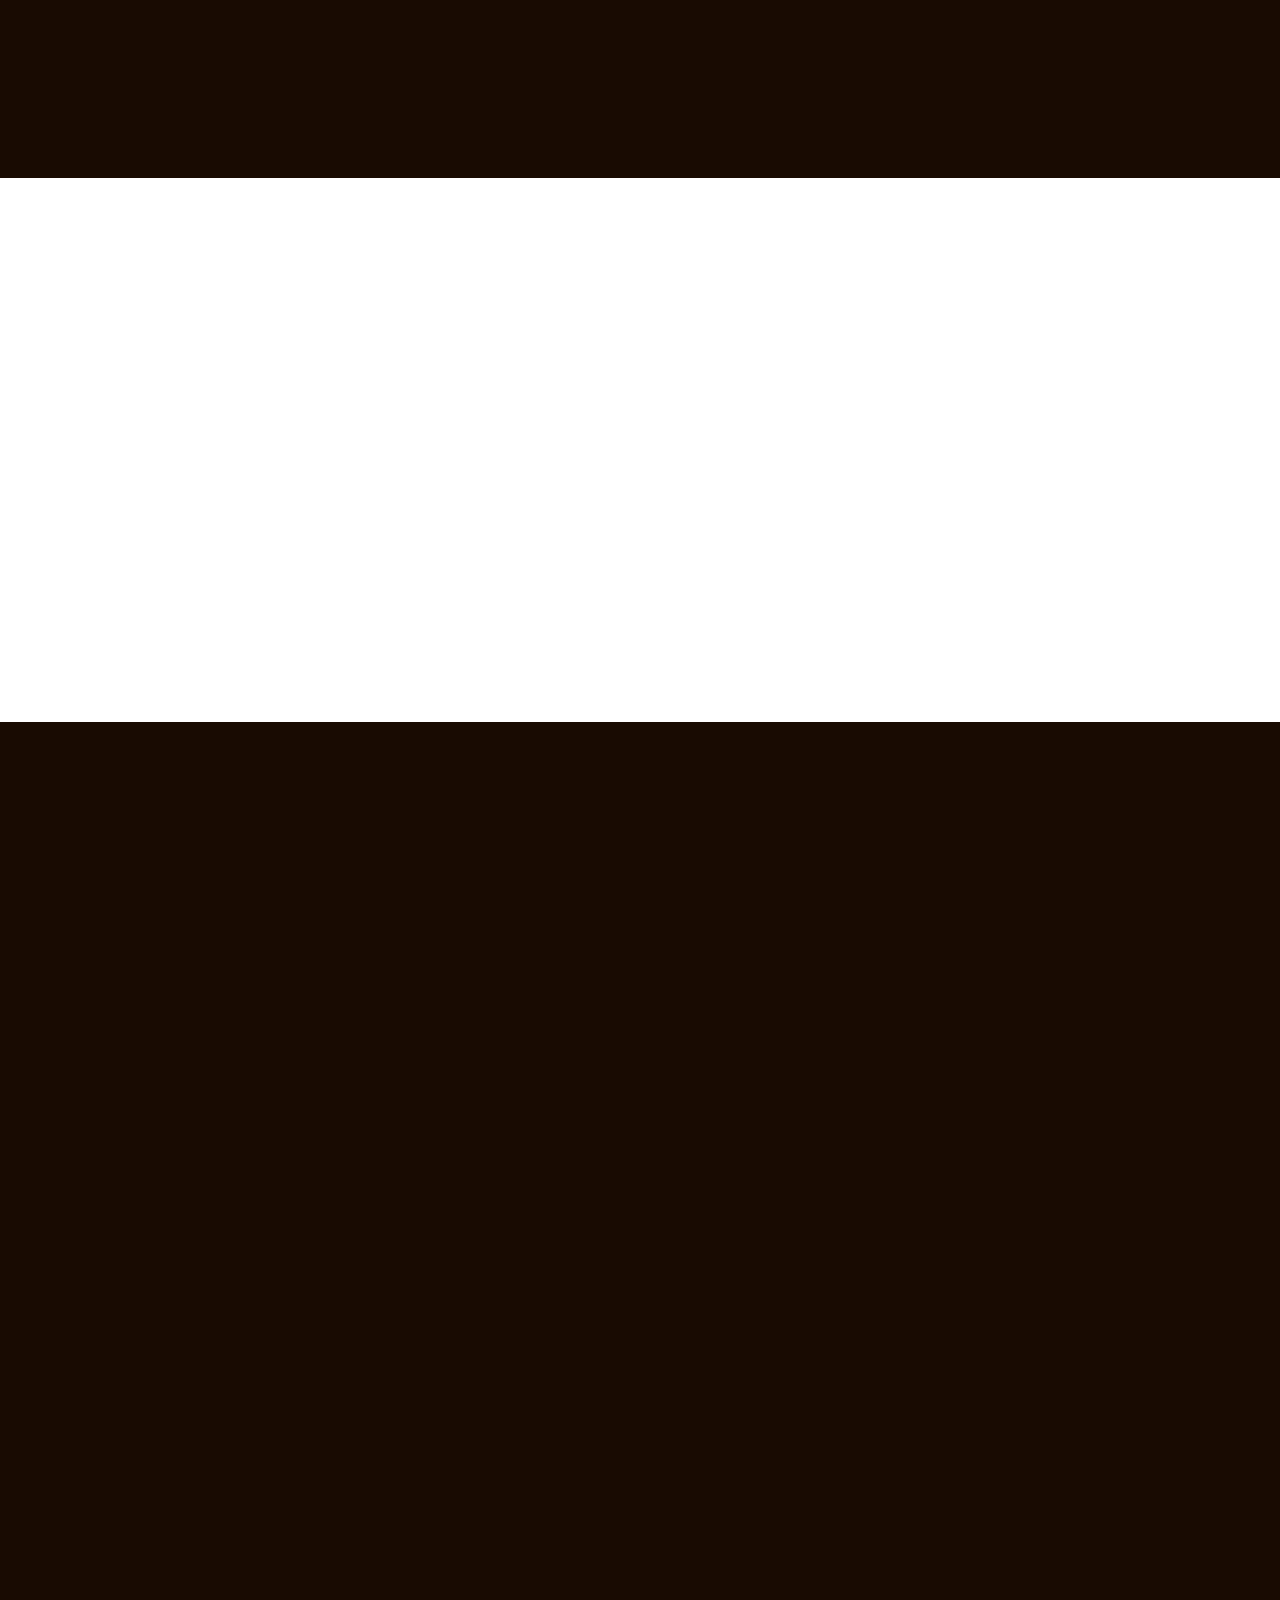
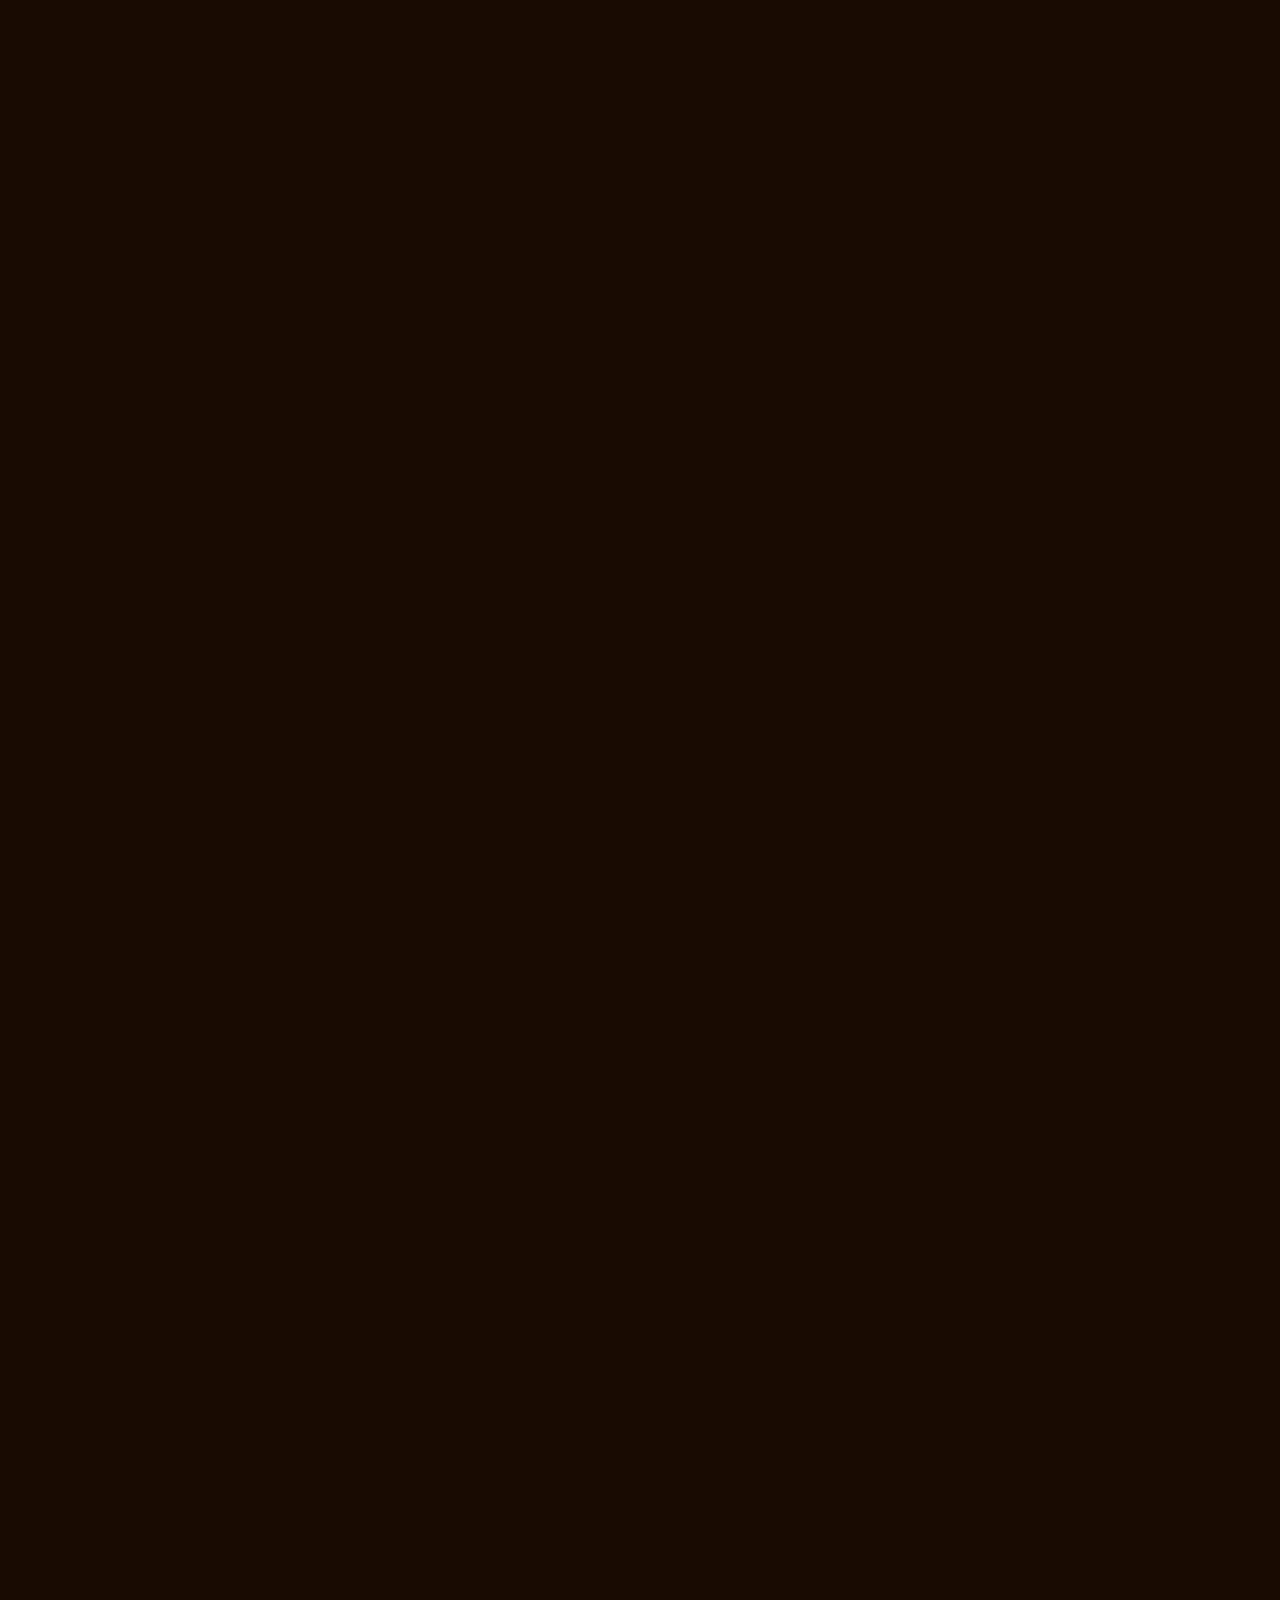
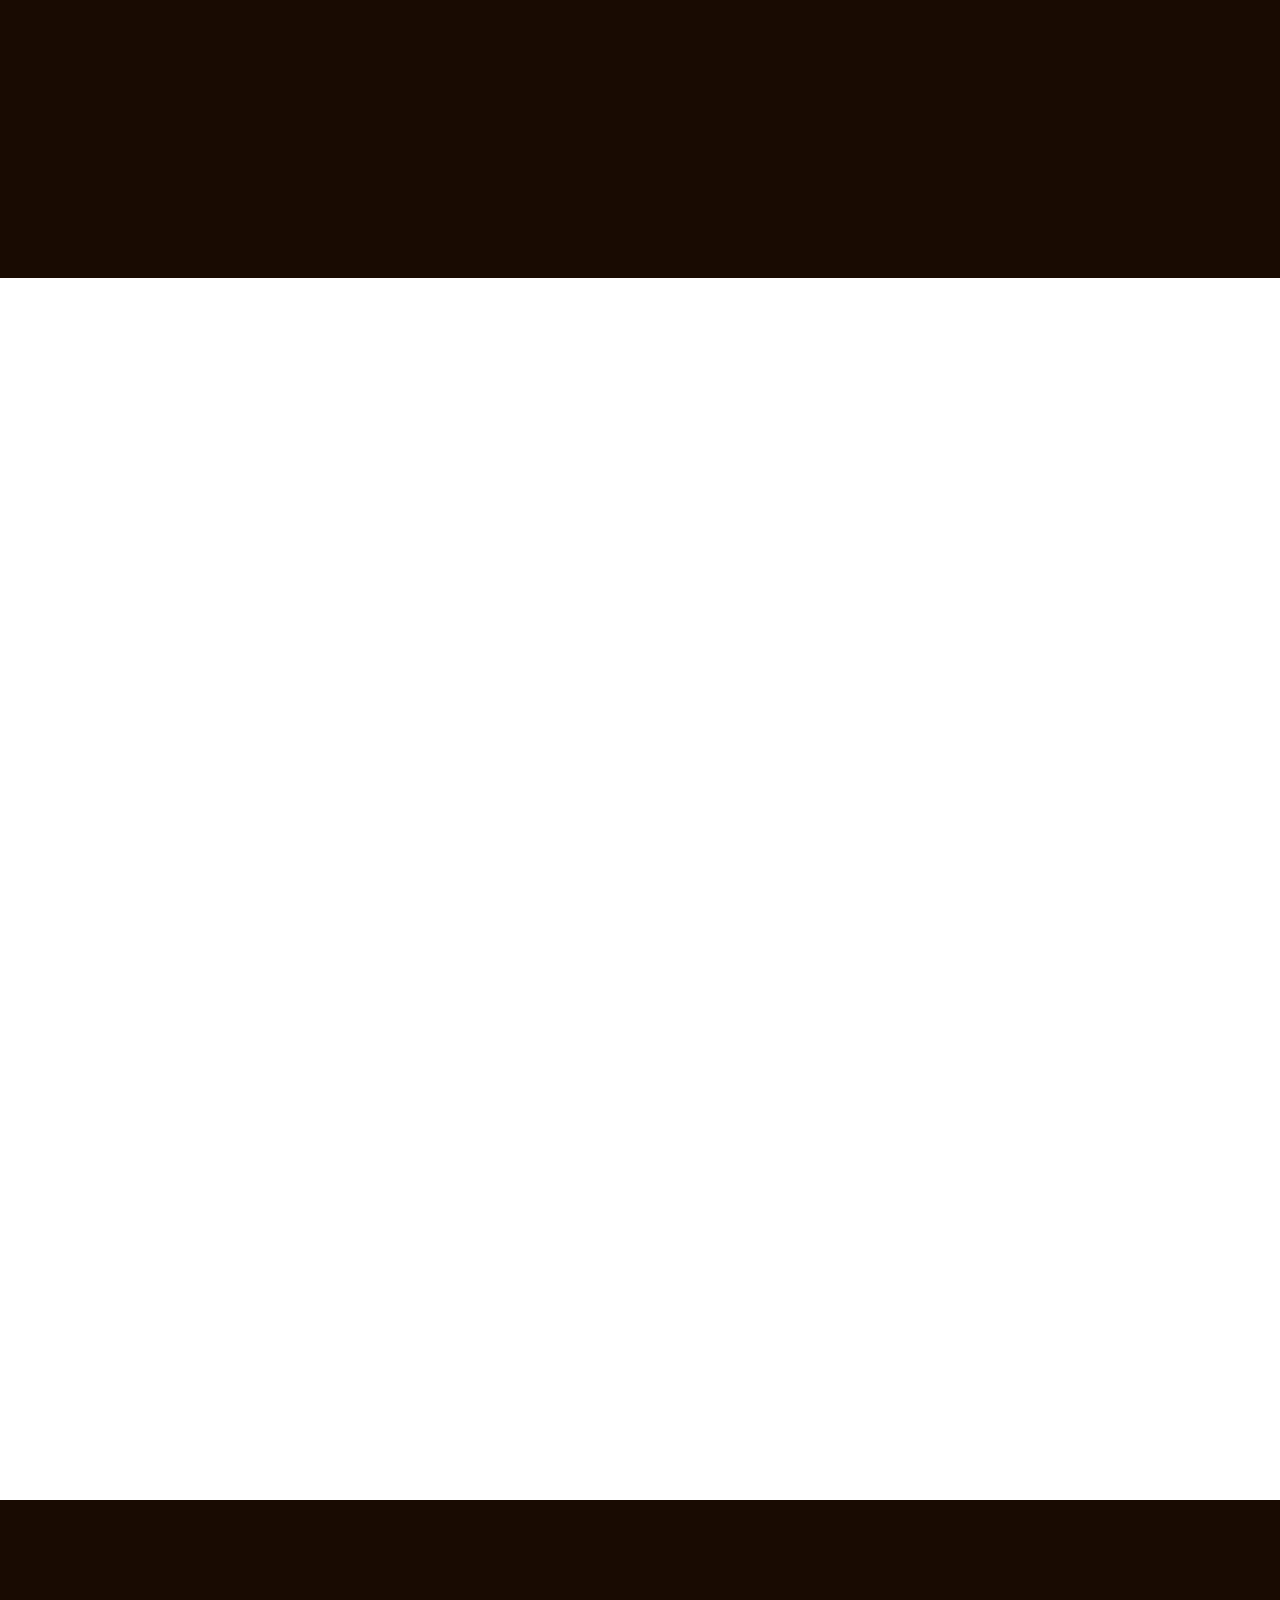
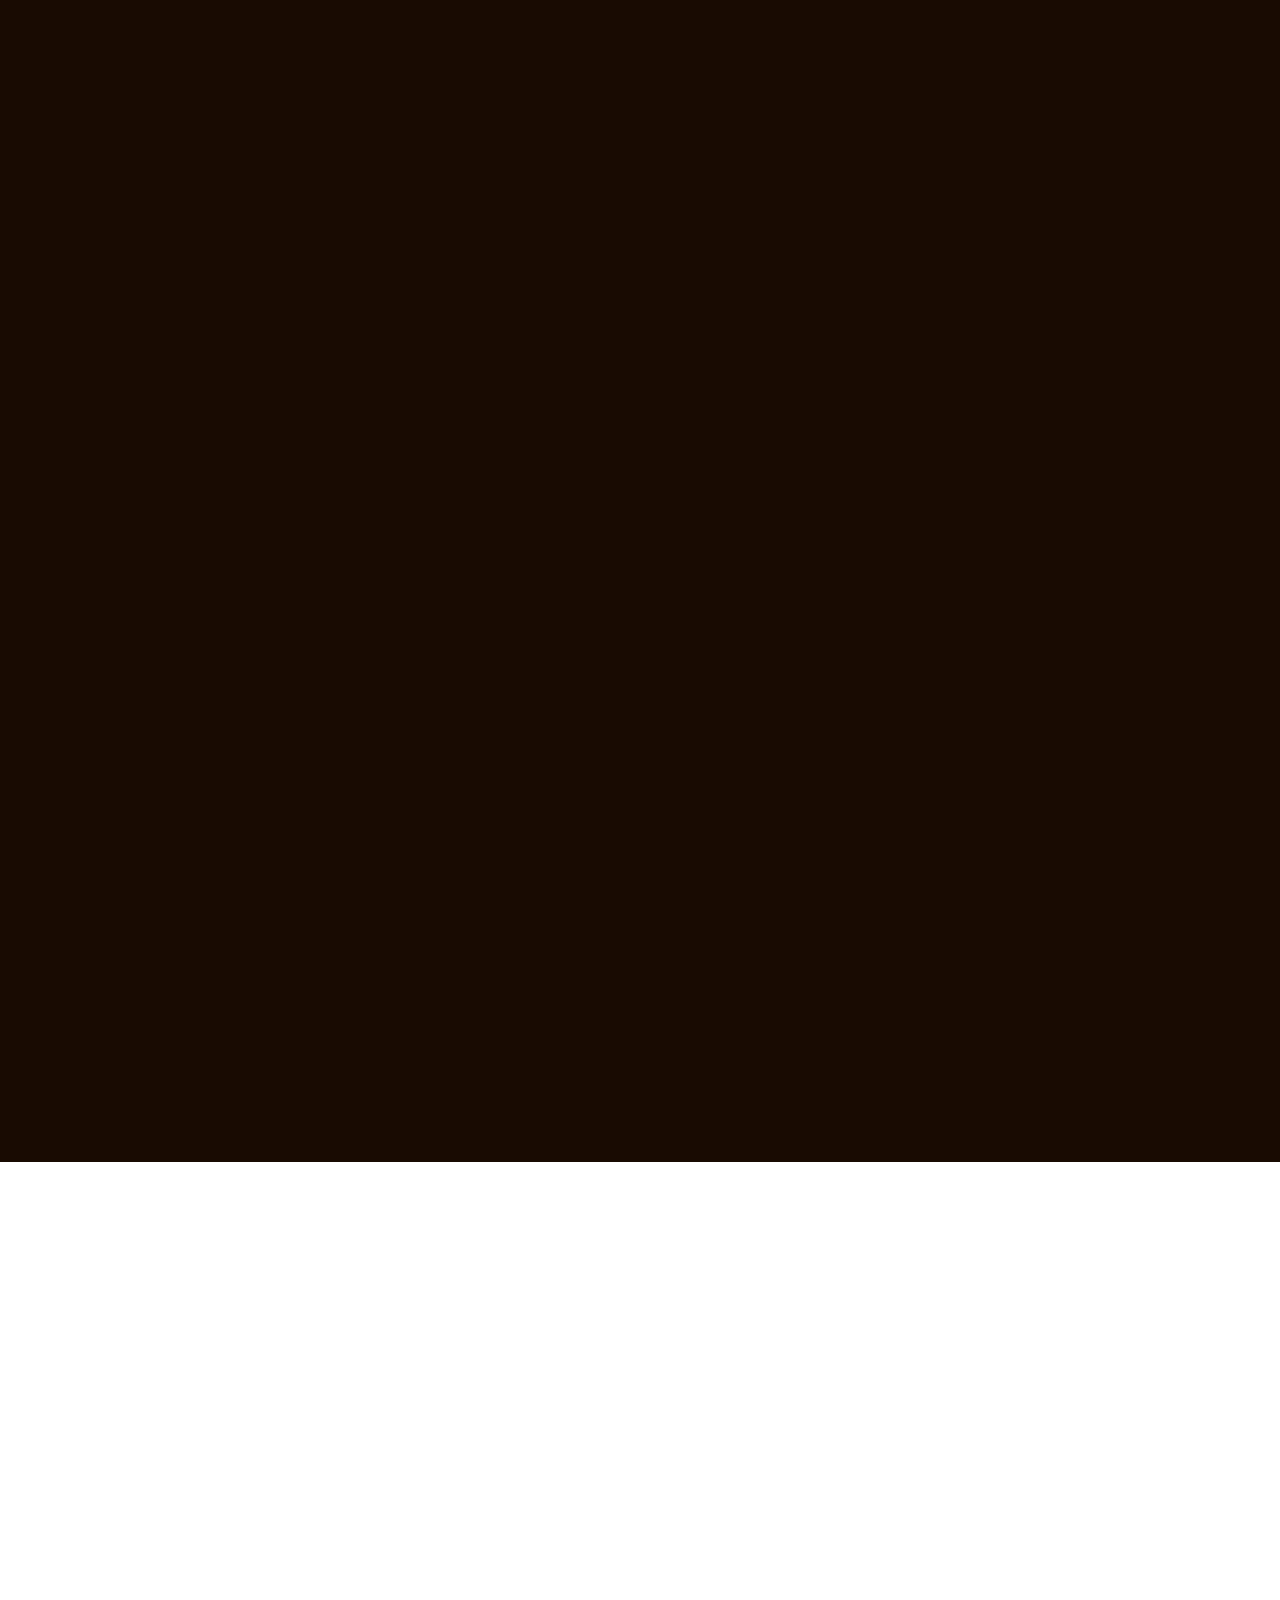
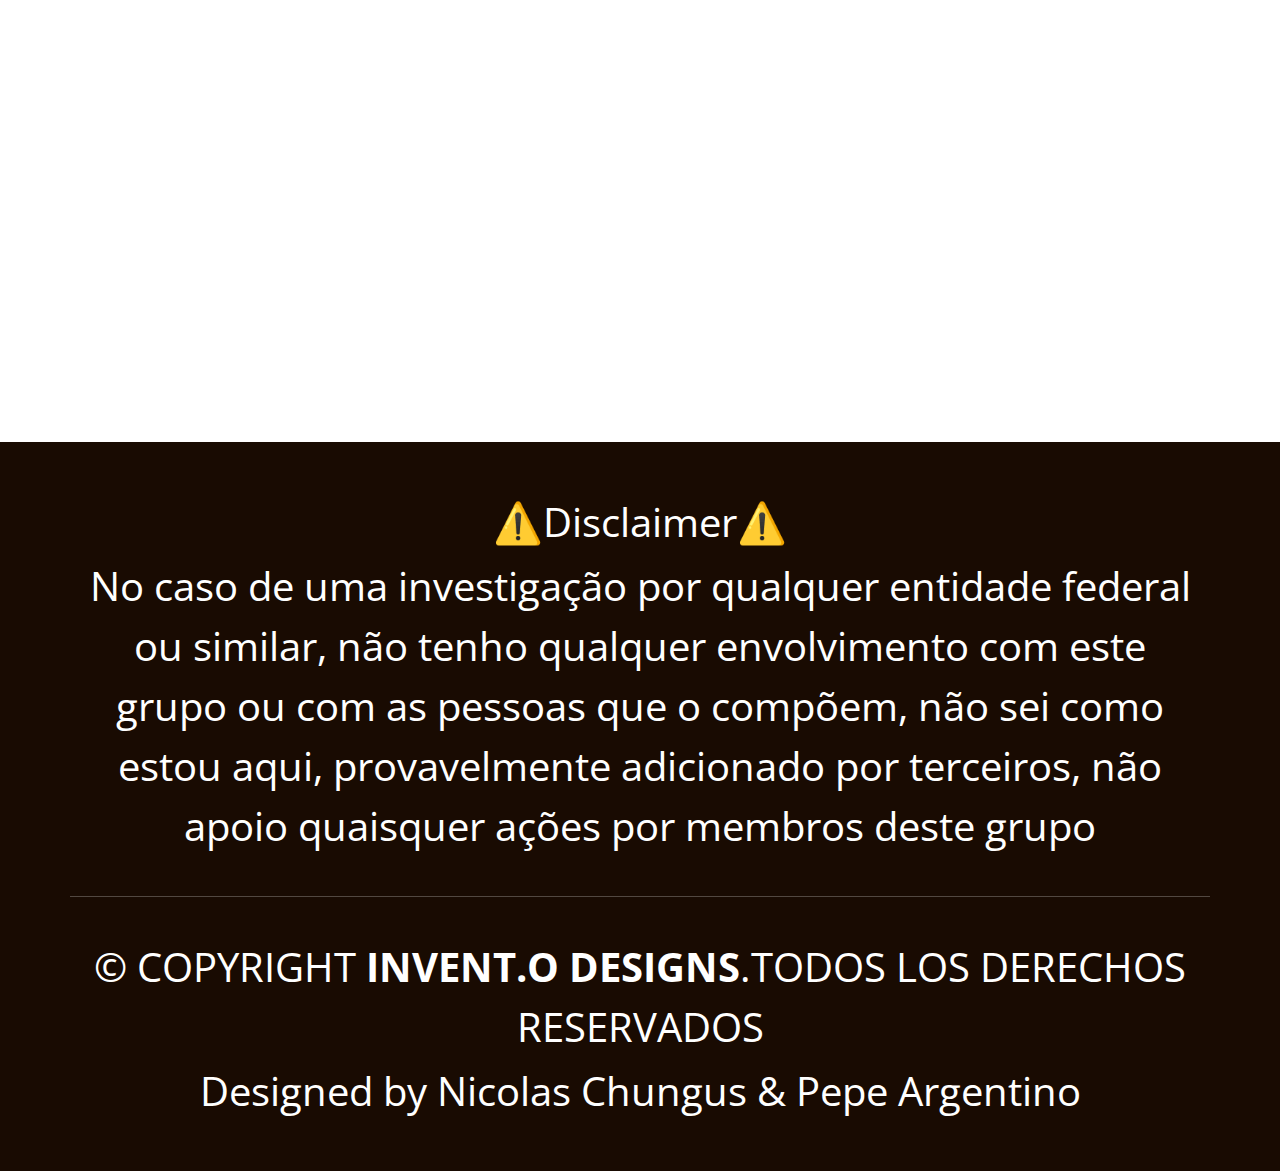
==== commit 0045db65: "cambios varios" ====
--- a/index.html
+++ b/index.html
@@ -121,8 +121,7 @@
           </h2>
 
           <p>
-            CHUPENME EL ORTO
-            en plataformas digitales.
+            El mejor evento de tu vida imbecil😎
           </p>
           <div class="d-flex justify-content-center justify-content-lg-start">
             <a href="#pricing" class="btn-get-started">Entradas</a>
@@ -241,7 +240,7 @@
                     Jardineros como Suárez Mason, Camps, Alfredo Astiz y el excelentísimo
                     Presidente de la Nación, el Teniente General don Jorge Rafael Videla
                     actuaron quitando de raíz al marxismo apátrida y las fuerzas del
-                    comunismo que quisieron instalar en la Argentina ese sistema de mierda;
+                    comunismo que quisieron instalar en la Argentina ese sistema de mierda
                 </p>
             </div>
           </div>
@@ -252,7 +251,7 @@
                 <h3>Sector Maternidad👶:</h3>
                 <div class="position-relative mb-4">
                     <img src="assets/img/portfolio/bebe.JPG" class="img-fluid rounded-4" alt="" style="width: 100%; height: 300px; object-fit: cover;">
-                    <a href="/teke-awards/assets/img/VideosAwards/bebevideo.mp4" class="glightbox play-btn"></a>
+                    <a href="assets/img/VideosAwards/bebevideo.mp4" class="glightbox play-btn"></a>
                 </div>
                 <p class="fst-italic">
                     produciendo un saldo
@@ -273,7 +272,7 @@
                 <h3>Autism Friendly🥰:</h3>
                 <div class="position-relative mb-4">
                     <img src="assets/img/about.jpg" class="img-fluid rounded-4" alt="" style="width: 100%; height: 300px; object-fit: cover;">
-                    <a href="/teke-awards/assets/img/VideosAwards/tekepileta.mp4" class="glightbox play-btn"></a>
+                    <a href="assets/img/VideosAwards/tekepileta.mp4" class="glightbox play-btn"></a>
                 </div>
                 <p class="fst-italic">
                     Una época donde
@@ -295,18 +294,26 @@
                 <h3>PLATOS ROTOS:</h3>
                 <div class="position-relative mb-4">
                     <img src="assets/img/VideosAwards/platosrotos.jpg" class="img-fluid rounded-4" alt="" style="width: 100%; height: 300px; object-fit: cover;">
-                    <a href="/teke-awards/assets/img/VideosAwards/ventana.mp4" class="glightbox play-btn"></a>
+                    <a href="assets/img/VideosAwards/ventana.mp4" class="glightbox play-btn"></a>
                 </div>
                 <p class="fst-italic">
-                    Una época donde
-                    la gente decía buen día, se bañaba y se vestía bien, aunque
-                    fuera humilde, hijos de puta! No había piercings, ni tatuajes
-                    ni pajaritos hijos de puta; una época donde el policía te
-                    cuidaba y te cagaba a patadas si sacabas la chota a la calle
-                    para mear o chupabas en la calle. MUCHACHOS PIÉNSENLO,
-                    VUELVAN! ESTAMOS LLENOS DE NEGROS DE MIERDA Y LOS PERONCHOS
-                    LE TOMAN LA LECHE AL GATO, VIVA LA PATRIA Y EL 24 DE MARZO
-                    HIJOS DE PUTA!
+                    -Shao Khan: <br>
+                    -40 años y pelado <br>
+                    -Homosexual de closet<br>
+                    -Te obsesionas con mortal kombat<br>
+                    -Creas un grupo de roleplay con el fin de conocer amigos<br>
+                    -Se unen unos desconocidos <br>
+                    -Lentamente se revelan contra vos y destruyen la armonia del grupo<br>
+                    -Dejas que tu mano derecha Kintaro se encargue de controlar el grupo<br>
+                    -Kintaro se revela<br>
+                    -Kintaro se convierte en harry potter<br>
+                    -https://youtu.be/_7lRoWXDfDo<br>
+                    -Perdes acceso a tu propio grupo<br>
+                    -dejas las redes sociales por 2 años<br>
+                    -en esos dos años salis del closet, conseguis pareja y te vas de vacaciones<br>
+                    -Te das cuenta que gracias a que se hayan revelado en el grupo de mortal kombat tu vida mejoro mucho<br>
+                    -Gracias Kintaro<br>
+                    -Gracias guerreros del netherealm.<br>
                 </p>
             </div>
           </div>
@@ -357,19 +364,19 @@
             <div class="stats-item d-flex align-items-center">
               <span data-purecounter-start="0" data-purecounter-end="232" data-purecounter-duration="1"
                 class="purecounter"></span>
-              <p><strong>Clientes cagados</strong> agregar mas texto?</p>
+              <p><strong>Clientes cagados</strong> </p>
             </div><!-- End Stats Item -->
 
             <div class="stats-item d-flex align-items-center">
-              <span data-purecounter-start="0" data-purecounter-end="521" data-purecounter-duration="1"
+              <span data-purecounter-start="0" data-purecounter-end="7" data-purecounter-duration="1"
                 class="purecounter"></span>
-              <p><strong>Baños hechos mierda</strong> agregar mas texto?</p>
+              <p><strong>Baños hechos mierda</strong> </p>
             </div><!-- End Stats Item -->
 
             <div class="stats-item d-flex align-items-center">
-              <span data-purecounter-start="0" data-purecounter-end="453" data-purecounter-duration="1"
+              <span data-purecounter-start="0" data-purecounter-end="2" data-purecounter-duration="1"
                 class="purecounter"></span>
-              <p><strong>Abortos clandestinos</strong> agregar mas texto?</p>
+              <p><strong>Abortos clandestinos</strong> </p>
             </div><!-- End Stats Item -->
 
           </div>
@@ -415,7 +422,7 @@
               <h3>Charla de Género</h3>
               <p>Los estudios de género son la denominación de un campo interdisciplinario centrado en el estudio académico de diversos temas relacionados con el género como categoría central. Este incluye los estudios feministas, estudios de la mujer, estudios del hombre y los estudios LGBT.
                 <!-- En algunas ocasiones, los estudios de género se incluyen dentro de aquellos sobre sexualidad, donde pueden compartir técnicas y sustento teórico-metodológico. Tales disciplinas estudian al género y la sexualidad en campos tan variados como la literatura y el lenguaje, historia, ciencias políticas, sociología, antropología, estudios sobre el cine y los medios de comunicación, el desarrollo humano, el derecho y la medicina --></p>
-              <a href="#" class="readmore stretched-link">Read more <i class="bi bi-arrow-right"></i></a>
+              <a href="#" class="readmore stretched-link"> </a>
             </div>
           </div><!-- End Service Item -->
 
@@ -426,7 +433,7 @@
               </div>
               <h3>Charla Machista</h3>
               <p>El machismo es una actitud o creencia donde el hombre es superior por naturaleza a la mujer, también hace referencia a un conjunto de actitudes, conductas, creencias y prácticas sociales destinadas a promover el enaltecimiento y prevalencia del hombre en perjuicio de la mujer</p>
-              <a href="#" class="readmore stretched-link">Read more <i class="bi bi-arrow-right"></i></a>
+              <a href="#" class="readmore stretched-link"> </a>
             </div>
           </div><!-- End Service Item -->
 
@@ -437,7 +444,7 @@
               </div>
               <h3>Cena</h3>
               <p>TRAIGAN SU COMIDA</p>
-              <a href="#" class="readmore stretched-link">Read more <i class="bi bi-arrow-right"></i></a>
+              <a href="#" class="readmore stretched-link"> </a>
             </div>
           </div><!-- End Service Item -->
 
@@ -448,7 +455,7 @@
               </div>
               <h3>Show de Boxeo</h3>
               <p>Torneo de Boxeo Anual, donde los luchadores del NetherRealm se reunen para poner a prueba sus habilidades </p>
-              <a href="#" class="readmore stretched-link">Read more <i class="bi bi-arrow-right"></i></a>
+              <a href="#" class="readmore stretched-link"> </a>
             </div>
           </div><!-- End Service Item -->
 
@@ -459,7 +466,7 @@
               </div>
               <h3>Taller de Roleplay (Hogwarts y NetherRealm)</h3>
               <p>Taller donde van a tener la oportunidad de conocer al Emperador Shao y arrodillarse ante su gran MARTIDO... O tal vez quieren traicionarlo con un equipo de Magos?</p>
-              <a href="#" class="readmore stretched-link">Read more <i class="bi bi-arrow-right"></i></a>
+              <a href="#" class="readmore stretched-link"> </a>
             </div>
           </div><!-- End Service Item -->
 
@@ -470,7 +477,7 @@
               </div>
               <h3>Pileta cagada</h3>
               <p>TIRAMOS LA PILETA POR LA VENTANA</p>
-              <a href="#" class="readmore stretched-link">Read more <i class="bi bi-arrow-right"></i></a>
+              <a href="#" class="readmore stretched-link"> </a>
             </div>
           </div><!-- End Service Item -->
 
@@ -955,6 +962,7 @@
             </article>
           </div><!-- End post list item -->
 
+
           <div class="col-xl-4 col-md-6">
             <article>
 
@@ -964,10 +972,10 @@
 
 
               <h2 class="title">
-                <a href="blog-details.html">Heterosexual de Año</a>
+                <a href="blog-details.html">Promesa del Año</a>
               </h2>
 
-              <p class="post-category">Anterior ganador: Nacho Soutelo</p>
+              <p class="post-category">Anterior ganador:</p>
 
               <div class="d-flex align-items-center">
                 <img src="assets/img/blog/blog-author-3.jpg" alt="" class="img-fluid post-author-img flex-shrink-0">
@@ -979,6 +987,31 @@
             </article>
           </div><!-- End post list item -->
 
+
+          <div class="col-xl-4 col-md-6">
+            <article>
+
+              <div class="post-img">
+                <img src="assets/img/blog/coscu.jpg" alt="" class="img-fluid">
+              </div>
+
+
+              <h2 class="title">
+                <a href="blog-details.html">Desaparecido del año</a>
+              </h2>
+
+              <p class="post-category">Anterior ganador:</p>
+
+              <div class="d-flex align-items-center">
+                <img src="assets/img/blog/blog-author-3.jpg" alt="" class="img-fluid post-author-img flex-shrink-0">
+                <div class="post-meta">
+                  <p class="post-author">Nacho Soutelo</p>
+                </div>
+              </div>
+
+            </article>
+          </div><!-- End post list item -->
+
           <div class="col-xl-4 col-md-6">
             <article>
 
@@ -1006,14 +1039,22 @@
             <article>
 
               <div class="post-img">
-                <img src="assets/img/blog/picante.jpg" alt="" class="img-fluid">
-              </div>
+                <img src="assets/img/blog/coscu.jpg" alt="" class="img-fluid">
+              </div>
+
 
               <h2 class="title">
-                <a href="blog-details.html">Soldado de Oro</a>
+                <a href="blog-details.html">Expresión Idiomática del Año</a>
               </h2>
 
-              <p class="post-category">Terna dedicada a aquellas personas que destacan por su gran participacion, buena onda y siempre estar ahi para todos</p>
+              <p class="post-category">Anterior ganador:</p>
+
+              <div class="d-flex align-items-center">
+                <img src="assets/img/blog/blog-author-3.jpg" alt="" class="img-fluid post-author-img flex-shrink-0">
+                <div class="post-meta">
+                  <p class="post-author">Nacho Soutelo</p>
+                </div>
+              </div>
 
             </article>
           </div><!-- End post list item -->
@@ -1022,62 +1063,93 @@
             <article>
 
               <div class="post-img">
-                <img src="assets/img/blog/picante.jpg" alt="" class="img-fluid">
-              </div>
+                <img src="assets/img/blog/coscu.jpg" alt="" class="img-fluid">
+              </div>
+
 
               <h2 class="title">
-                <a href="blog-details.html">Soldado de Oro</a>
+                <a href="blog-details.html">Falacia del Año</a>
               </h2>
 
-              <p class="post-category">Terna dedicada a aquellas personas que destacan por su gran participacion, buena onda y siempre estar ahi para todos</p>
+              <p class="post-category">Anterior ganador:</p>
+
+              <div class="d-flex align-items-center">
+                <img src="assets/img/blog/blog-author-3.jpg" alt="" class="img-fluid post-author-img flex-shrink-0">
+                <div class="post-meta">
+                  <p class="post-author">Nacho Soutelo</p>
+                </div>
+              </div>
 
             </article>
           </div><!-- End post list item -->
-
           <div class="col-xl-4 col-md-6">
             <article>
 
               <div class="post-img">
-                <img src="assets/img/blog/picante.jpg" alt="" class="img-fluid">
-              </div>
+                <img src="assets/img/blog/coscu.jpg" alt="" class="img-fluid">
+              </div>
+
 
               <h2 class="title">
-                <a href="blog-details.html">Soldado de Oro</a>
+                <a href="blog-details.html">Lo mejor que hubiera pasado este año</a>
               </h2>
 
-              <p class="post-category">Terna dedicada a aquellas personas que destacan por su gran participacion, buena onda y siempre estar ahi para todos</p>
+              <p class="post-category">Anterior ganador:</p>
+
+              <div class="d-flex align-items-center">
+                <img src="assets/img/blog/blog-author-3.jpg" alt="" class="img-fluid post-author-img flex-shrink-0">
+                <div class="post-meta">
+                  <p class="post-author">Nacho Soutelo</p>
+                </div>
+              </div>
 
             </article>
           </div><!-- End post list item -->
-
           <div class="col-xl-4 col-md-6">
             <article>
 
               <div class="post-img">
-                <img src="assets/img/blog/picante.jpg" alt="" class="img-fluid">
-              </div>
+                <img src="assets/img/blog/coscu.jpg" alt="" class="img-fluid">
+              </div>
+
 
               <h2 class="title">
-                <a href="blog-details.html">Soldado de Oro</a>
+                <a href="blog-details.html">Trolleo hipotético del año</a>
               </h2>
 
-              <p class="post-category">Terna dedicada a aquellas personas que destacan por su gran participacion, buena onda y siempre estar ahi para todos</p>
+              <p class="post-category">Anterior ganador:</p>
+
+              <div class="d-flex align-items-center">
+                <img src="assets/img/blog/blog-author-3.jpg" alt="" class="img-fluid post-author-img flex-shrink-0">
+                <div class="post-meta">
+                  <p class="post-author">Nacho Soutelo</p>
+                </div>
+              </div>
 
             </article>
           </div><!-- End post list item -->
 
+
           <div class="col-xl-4 col-md-6">
             <article>
 
               <div class="post-img">
-                <img src="assets/img/blog/picante.jpg" alt="" class="img-fluid">
-              </div>
+                <img src="assets/img/blog/coscu.jpg" alt="" class="img-fluid">
+              </div>
+
 
               <h2 class="title">
-                <a href="blog-details.html">Soldado de Oro</a>
+                <a href="blog-details.html">MAYOR SORPRESA</a>
               </h2>
 
-              <p class="post-category">Terna dedicada a aquellas personas que destacan por su gran participacion, buena onda y siempre estar ahi para todos</p>
+              <p class="post-category">Anterior ganador:</p>
+
+              <div class="d-flex align-items-center">
+                <img src="assets/img/blog/blog-author-3.jpg" alt="" class="img-fluid post-author-img flex-shrink-0">
+                <div class="post-meta">
+                  <p class="post-author">Nacho Soutelo</p>
+                </div>
+              </div>
 
             </article>
           </div><!-- End post list item -->
@@ -1086,14 +1158,190 @@
             <article>
 
               <div class="post-img">
-                <img src="assets/img/blog/picante.jpg" alt="" class="img-fluid">
-              </div>
+                <img src="assets/img/blog/coscu.jpg" alt="" class="img-fluid">
+              </div>
+
 
               <h2 class="title">
-                <a href="blog-details.html">Soldado de Oro</a>
+                <a href="blog-details.html">Beef del Año</a>
               </h2>
 
-              <p class="post-category">Terna dedicada a aquellas personas que destacan por su gran participacion, buena onda y siempre estar ahi para todos</p>
+              <p class="post-category">Anterior ganador:</p>
+
+              <div class="d-flex align-items-center">
+                <img src="assets/img/blog/blog-author-3.jpg" alt="" class="img-fluid post-author-img flex-shrink-0">
+                <div class="post-meta">
+                  <p class="post-author">Nacho Soutelo</p>
+                </div>
+              </div>
+
+            </article>
+          </div><!-- End post list item -->
+
+          <div class="col-xl-4 col-md-6">
+            <article>
+
+              <div class="post-img">
+                <img src="assets/img/blog/coscu.jpg" alt="" class="img-fluid">
+              </div>
+
+
+              <h2 class="title">
+                <a href="blog-details.html">Pareja del Año</a>
+              </h2>
+
+              <p class="post-category">Anterior ganador:</p>
+
+              <div class="d-flex align-items-center">
+                <img src="assets/img/blog/blog-author-3.jpg" alt="" class="img-fluid post-author-img flex-shrink-0">
+                <div class="post-meta">
+                  <p class="post-author">Nacho Soutelo</p>
+                </div>
+              </div>
+
+            </article>
+          </div><!-- End post list item -->
+
+          <div class="col-xl-4 col-md-6">
+            <article>
+
+              <div class="post-img">
+                <img src="assets/img/blog/coscu.jpg" alt="" class="img-fluid">
+              </div>
+
+
+              <h2 class="title">
+                <a href="blog-details.html">Pareja Disfuncional del AÑo</a>
+              </h2>
+
+              <p class="post-category">Anterior ganador:</p>
+
+              <div class="d-flex align-items-center">
+                <img src="assets/img/blog/blog-author-3.jpg" alt="" class="img-fluid post-author-img flex-shrink-0">
+                <div class="post-meta">
+                  <p class="post-author">Nacho Soutelo</p>
+                </div>
+              </div>
+
+            </article>
+          </div><!-- End post list item -->
+
+          <div class="col-xl-4 col-md-6">
+            <article>
+
+              <div class="post-img">
+                <img src="assets/img/blog/coscu.jpg" alt="" class="img-fluid">
+              </div>
+
+
+              <h2 class="title">
+                <a href="blog-details.html">Juego del Año</a>
+              </h2>
+
+              <p class="post-category">Anterior ganador:</p>
+
+              <div class="d-flex align-items-center">
+                <img src="assets/img/blog/blog-author-3.jpg" alt="" class="img-fluid post-author-img flex-shrink-0">
+                <div class="post-meta">
+                  <p class="post-author">Nacho Soutelo</p>
+                </div>
+              </div>
+
+            </article>
+          </div><!-- End post list item -->
+
+          <div class="col-xl-4 col-md-6">
+            <article>
+
+              <div class="post-img">
+                <img src="assets/img/blog/coscu.jpg" alt="" class="img-fluid">
+              </div>
+
+
+              <h2 class="title">
+                <a href="blog-details.html">MEJOR CONSEJERO</a>
+              </h2>
+
+              <p class="post-category">Anterior ganador:</p>
+
+              <div class="d-flex align-items-center">
+                <img src="assets/img/blog/blog-author-3.jpg" alt="" class="img-fluid post-author-img flex-shrink-0">
+                <div class="post-meta">
+                  <p class="post-author">Nacho Soutelo</p>
+                </div>
+              </div>
+
+            </article>
+          </div><!-- End post list item -->
+
+          <div class="col-xl-4 col-md-6">
+            <article>
+
+              <div class="post-img">
+                <img src="assets/img/blog/coscu.jpg" alt="" class="img-fluid">
+              </div>
+
+
+              <h2 class="title">
+                <a href="blog-details.html">Artista del Año</a>
+              </h2>
+
+              <p class="post-category">Anterior ganador:</p>
+
+              <div class="d-flex align-items-center">
+                <img src="assets/img/blog/blog-author-3.jpg" alt="" class="img-fluid post-author-img flex-shrink-0">
+                <div class="post-meta">
+                  <p class="post-author">Nacho Soutelo</p>
+                </div>
+              </div>
+
+            </article>
+          </div><!-- End post list item -->
+
+          <div class="col-xl-4 col-md-6">
+            <article>
+
+              <div class="post-img">
+                <img src="assets/img/blog/coscu.jpg" alt="" class="img-fluid">
+              </div>
+
+
+              <h2 class="title">
+                <a href="blog-details.html">Disfraz del Año</a>
+              </h2>
+
+              <p class="post-category">Anterior ganador:</p>
+
+              <div class="d-flex align-items-center">
+                <img src="assets/img/blog/blog-author-3.jpg" alt="" class="img-fluid post-author-img flex-shrink-0">
+                <div class="post-meta">
+                  <p class="post-author">Nacho Soutelo</p>
+                </div>
+              </div>
+
+            </article>
+          </div><!-- End post list item -->
+
+          <div class="col-xl-4 col-md-6">
+            <article>
+
+              <div class="post-img">
+                <img src="assets/img/blog/coscu.jpg" alt="" class="img-fluid">
+              </div>
+
+
+              <h2 class="title">
+                <a href="blog-details.html">Mujer del Año</a>
+              </h2>
+
+              <p class="post-category">Anterior ganador:</p>
+
+              <div class="d-flex align-items-center">
+                <img src="assets/img/blog/blog-author-3.jpg" alt="" class="img-fluid post-author-img flex-shrink-0">
+                <div class="post-meta">
+                  <p class="post-author">Nacho Soutelo</p>
+                </div>
+              </div>
 
             </article>
           </div><!-- End post list item -->
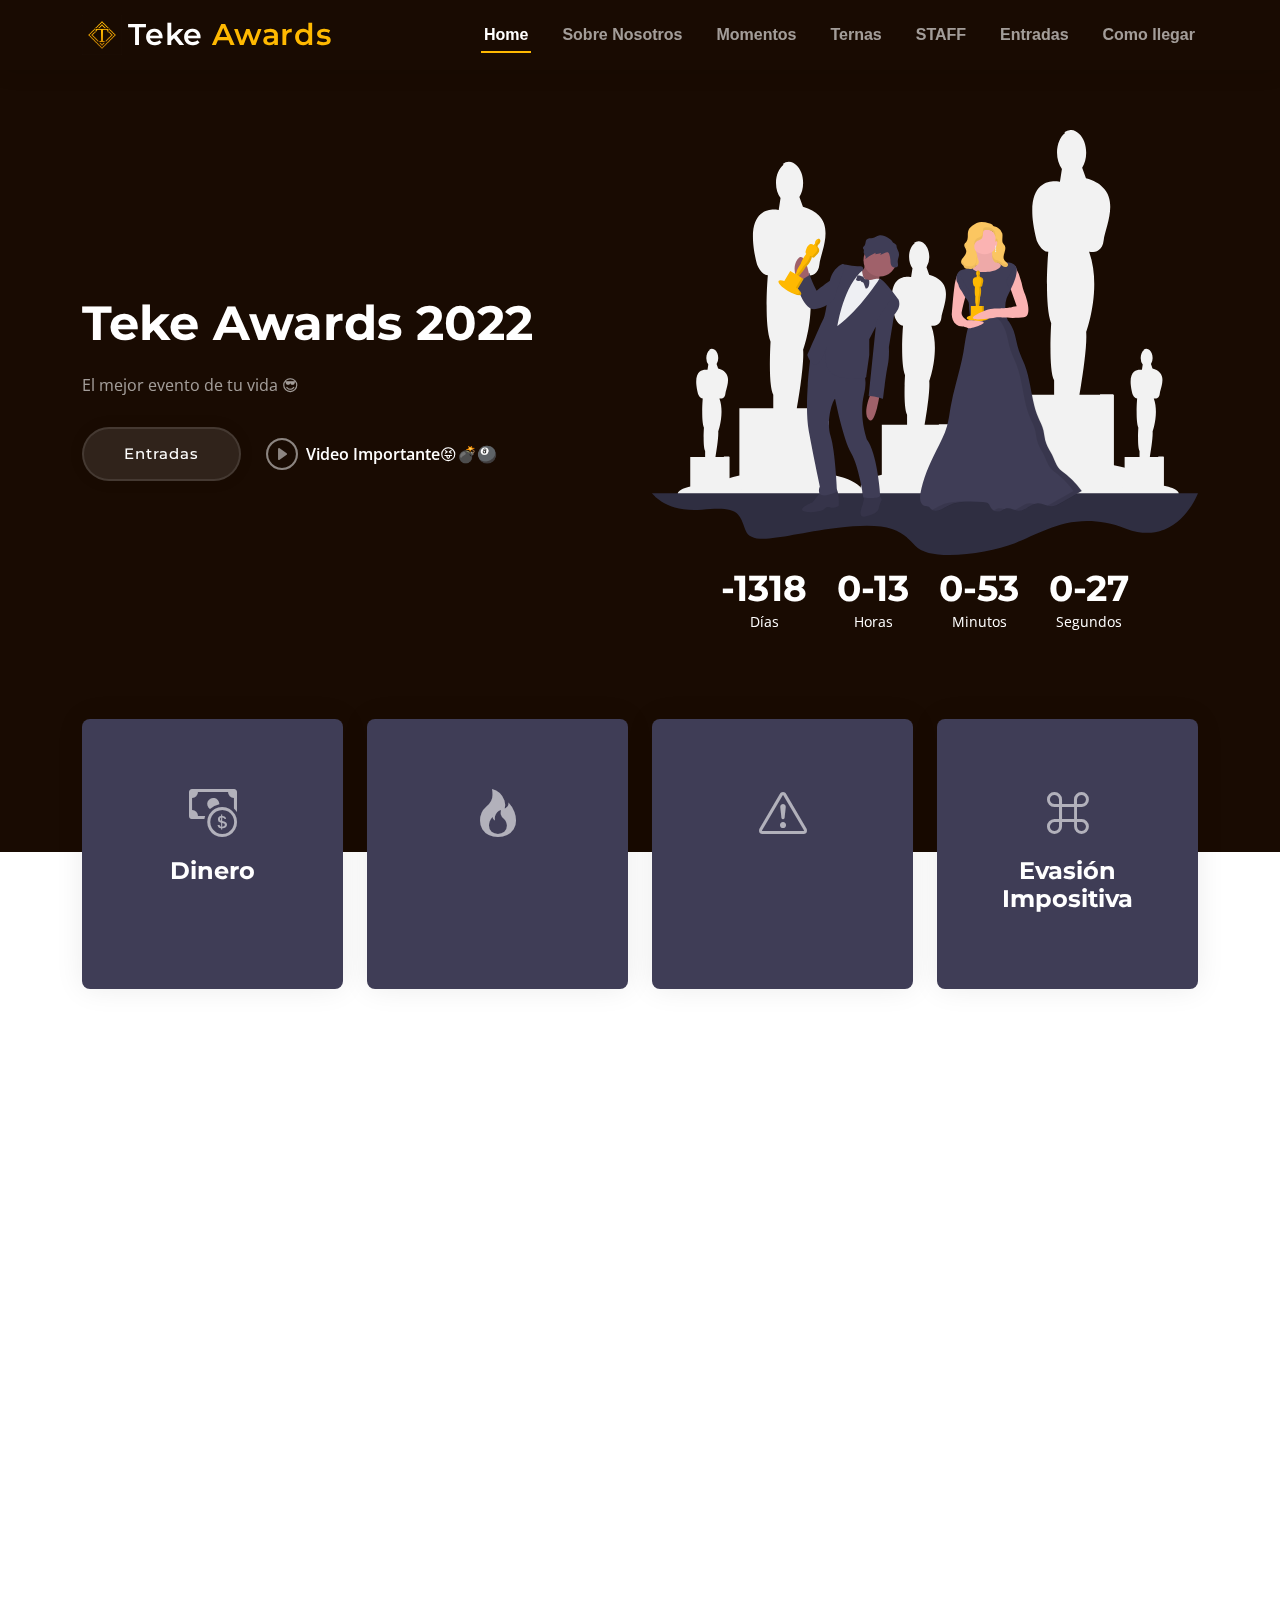
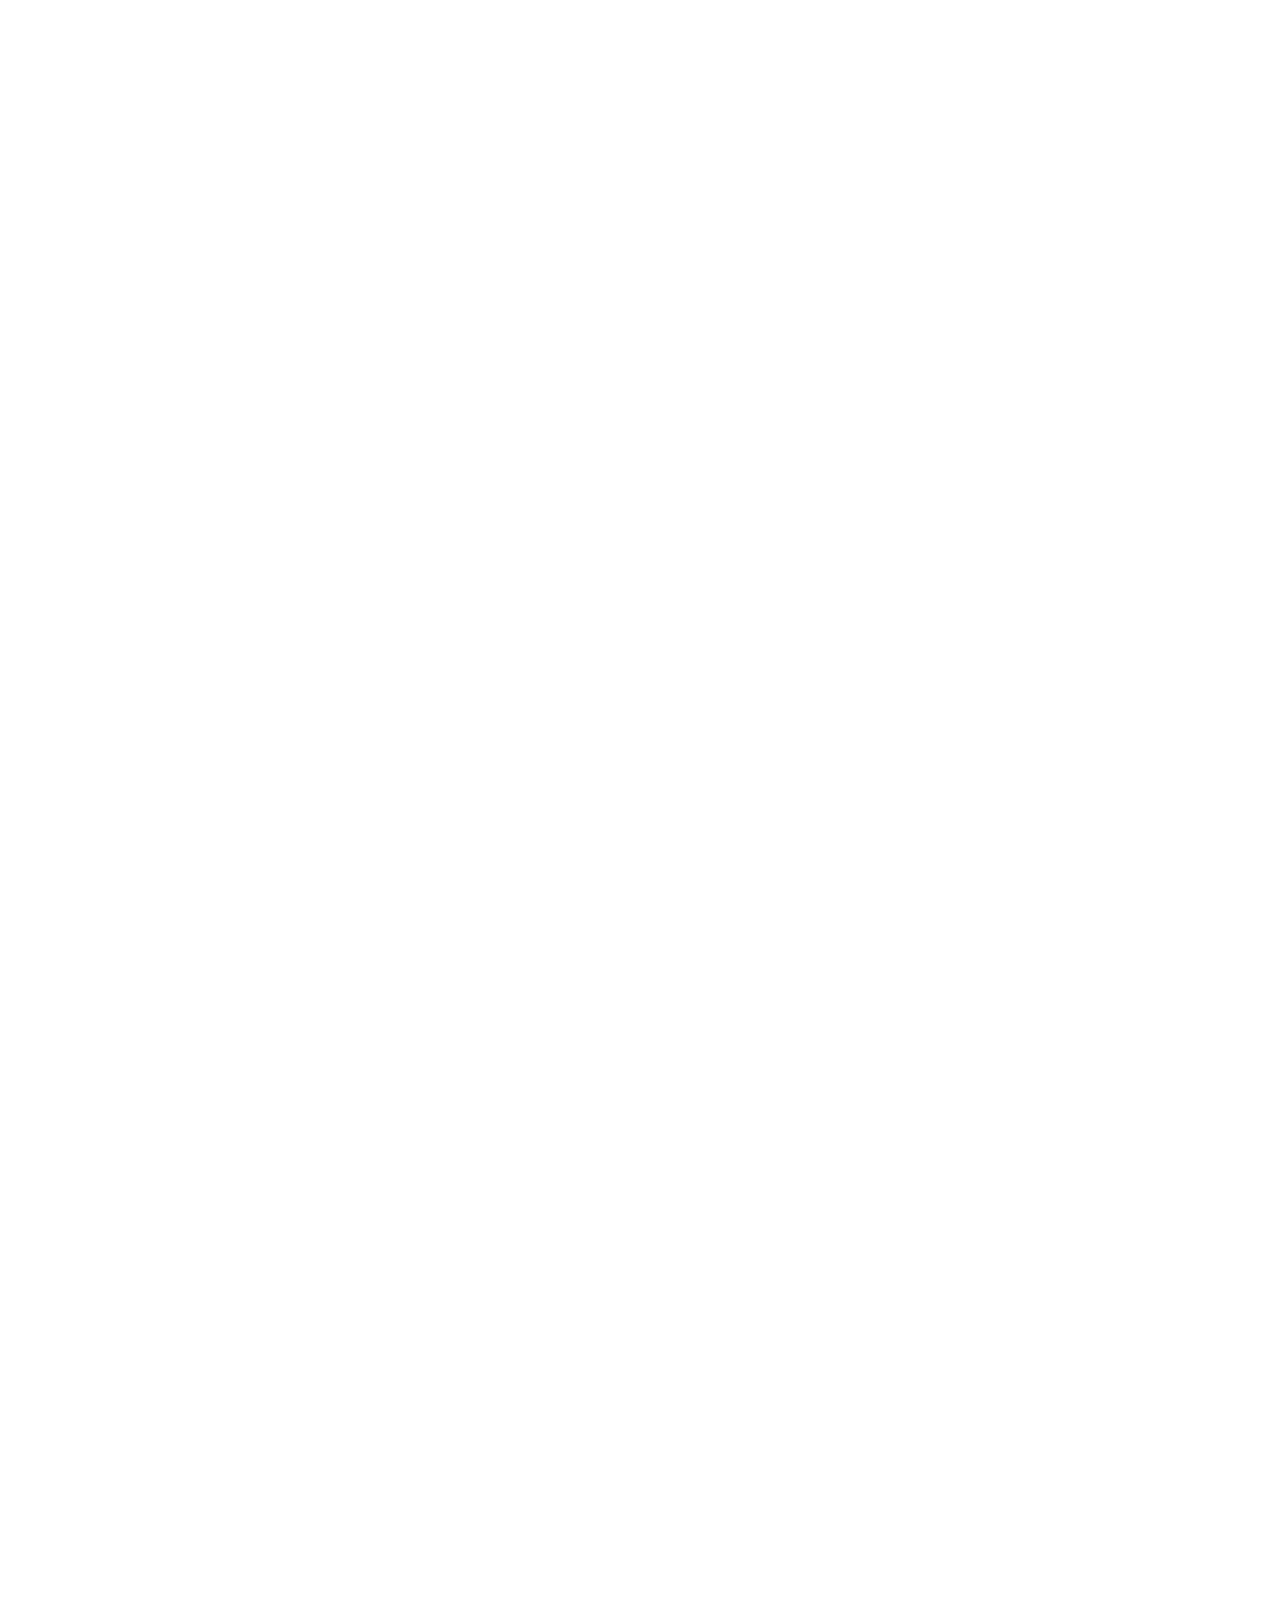
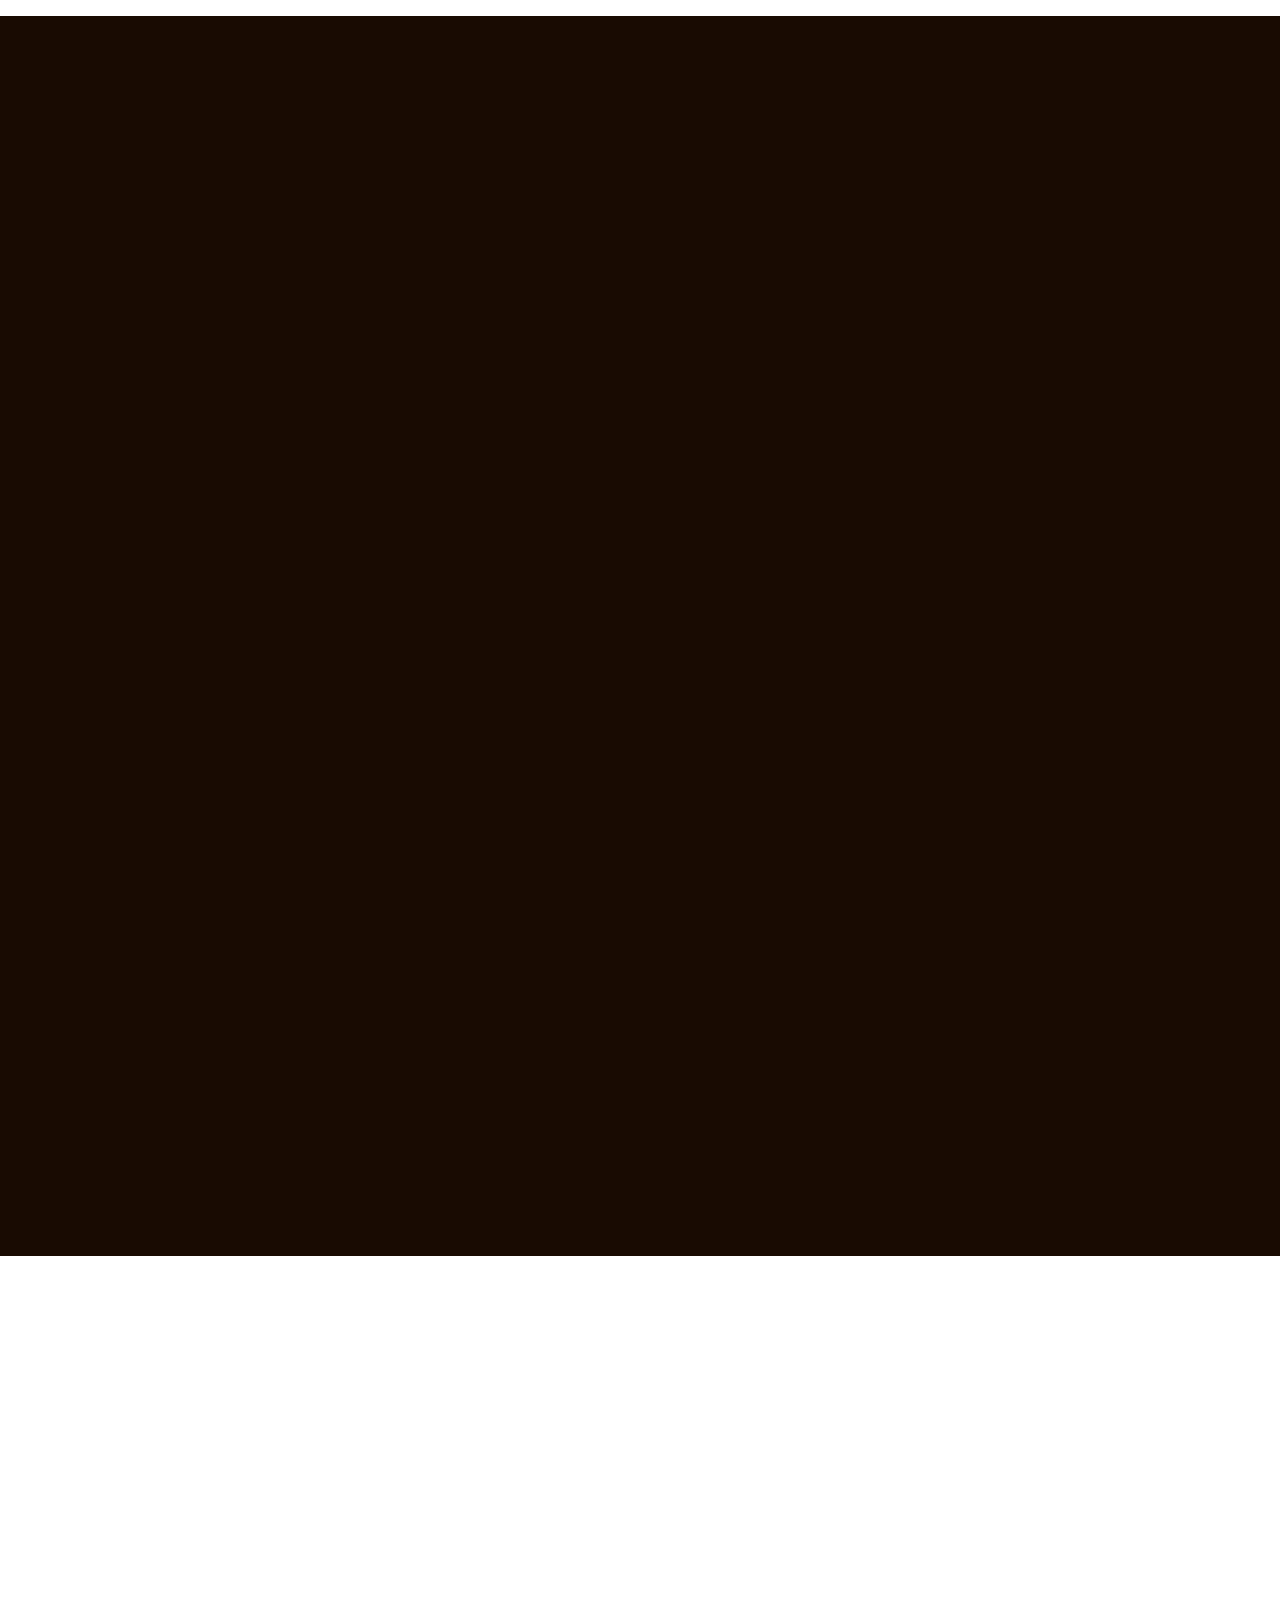
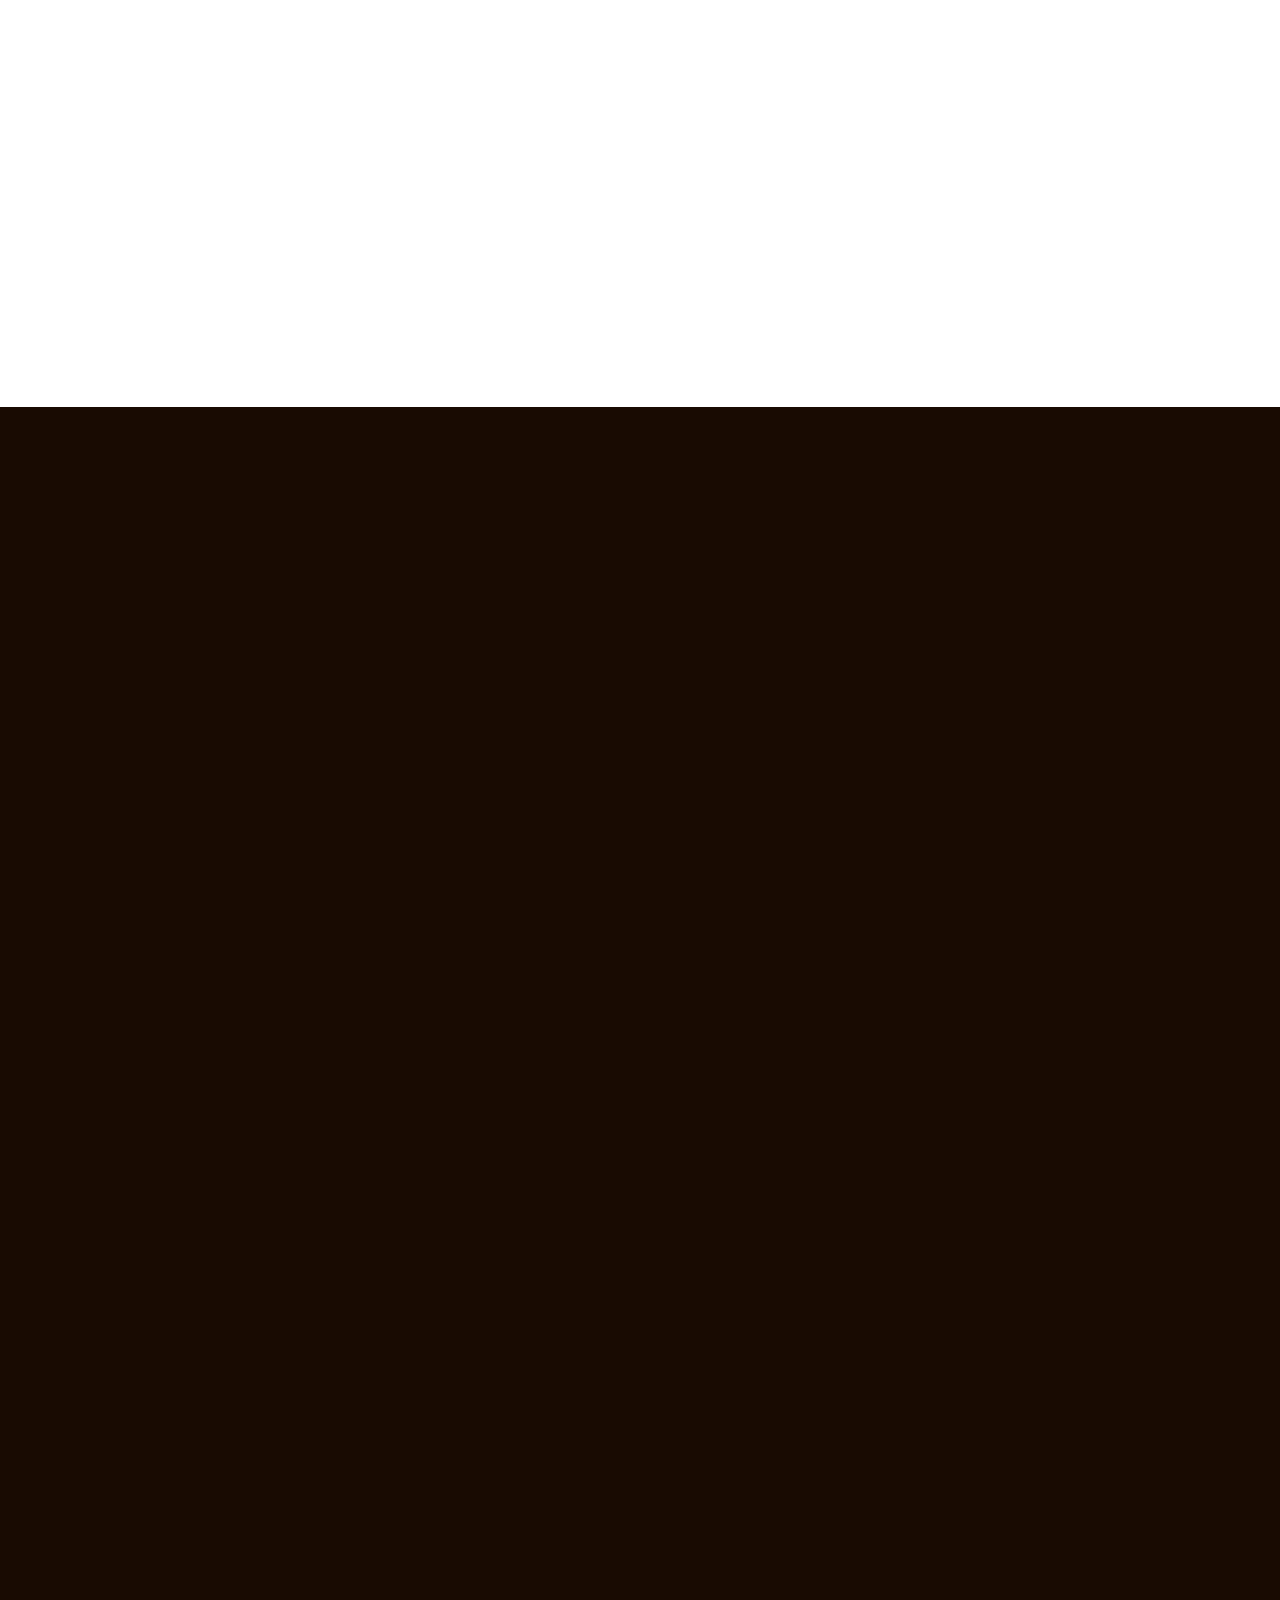
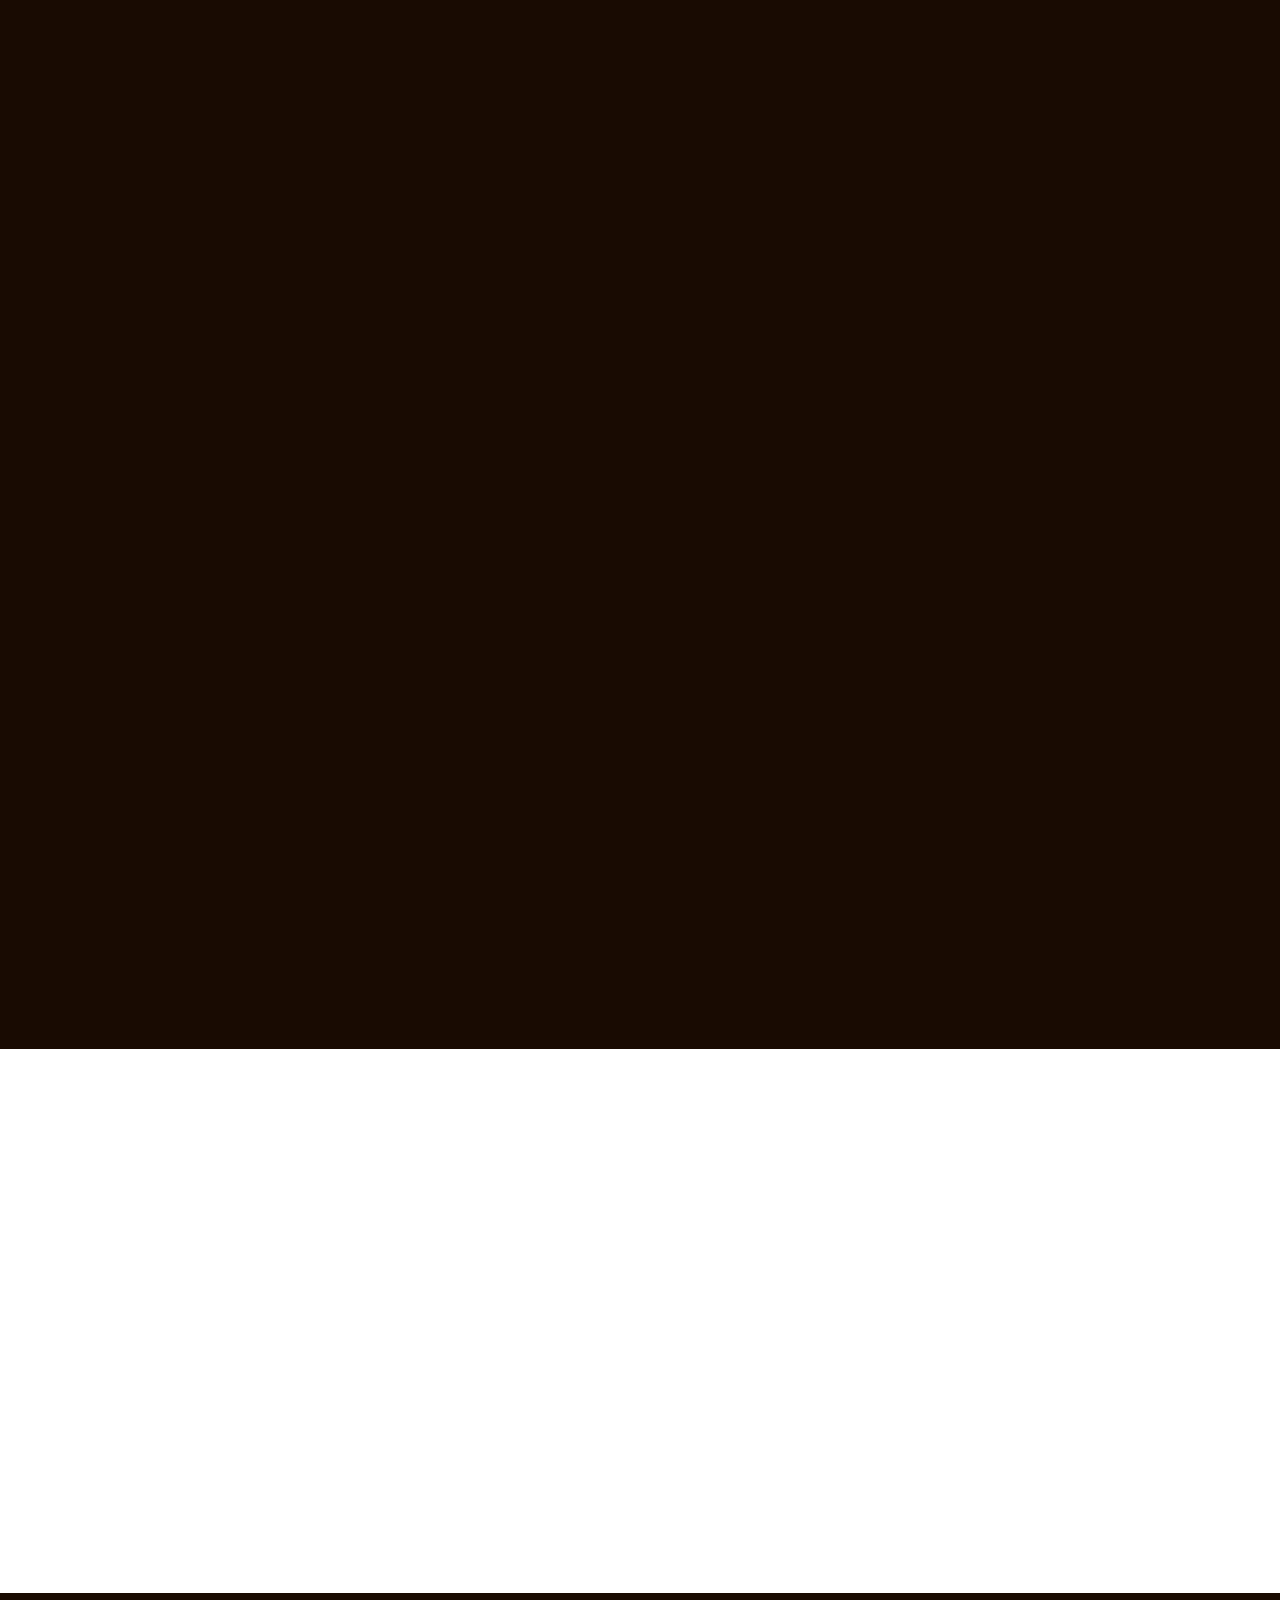
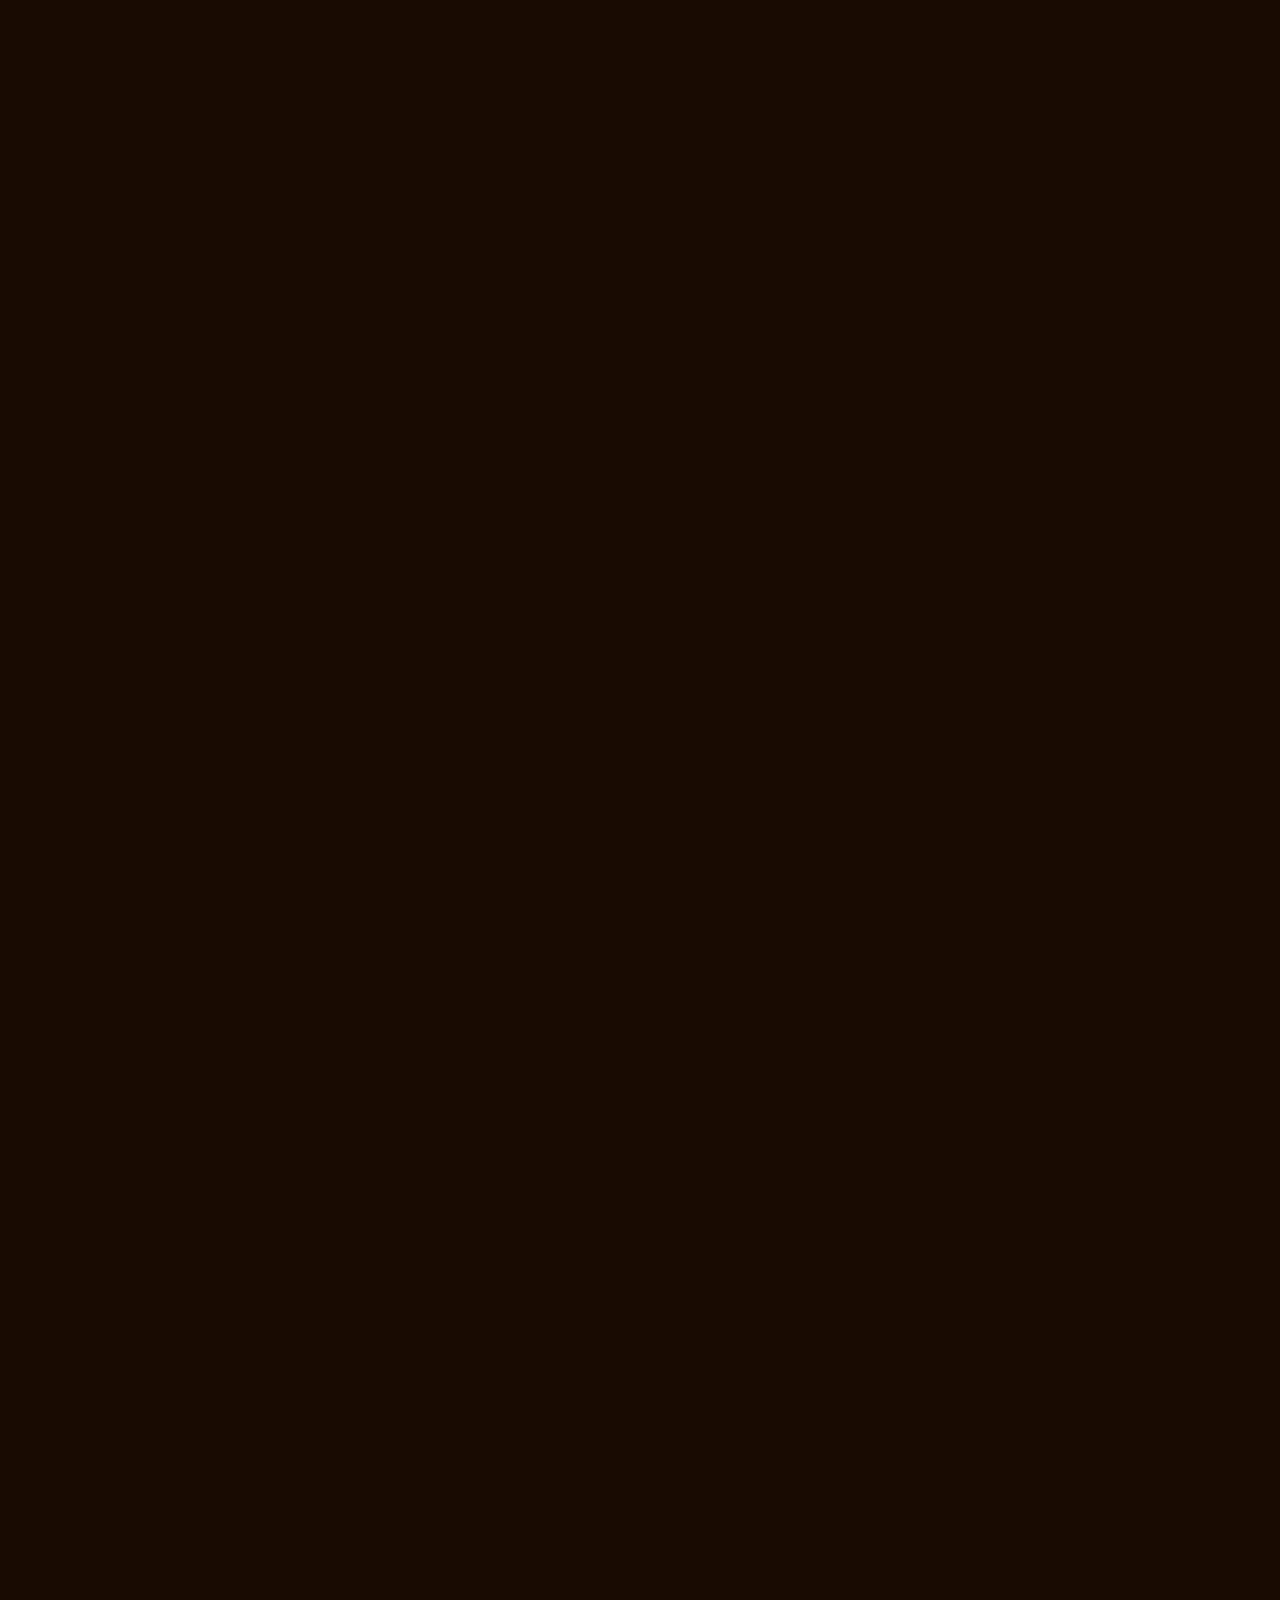
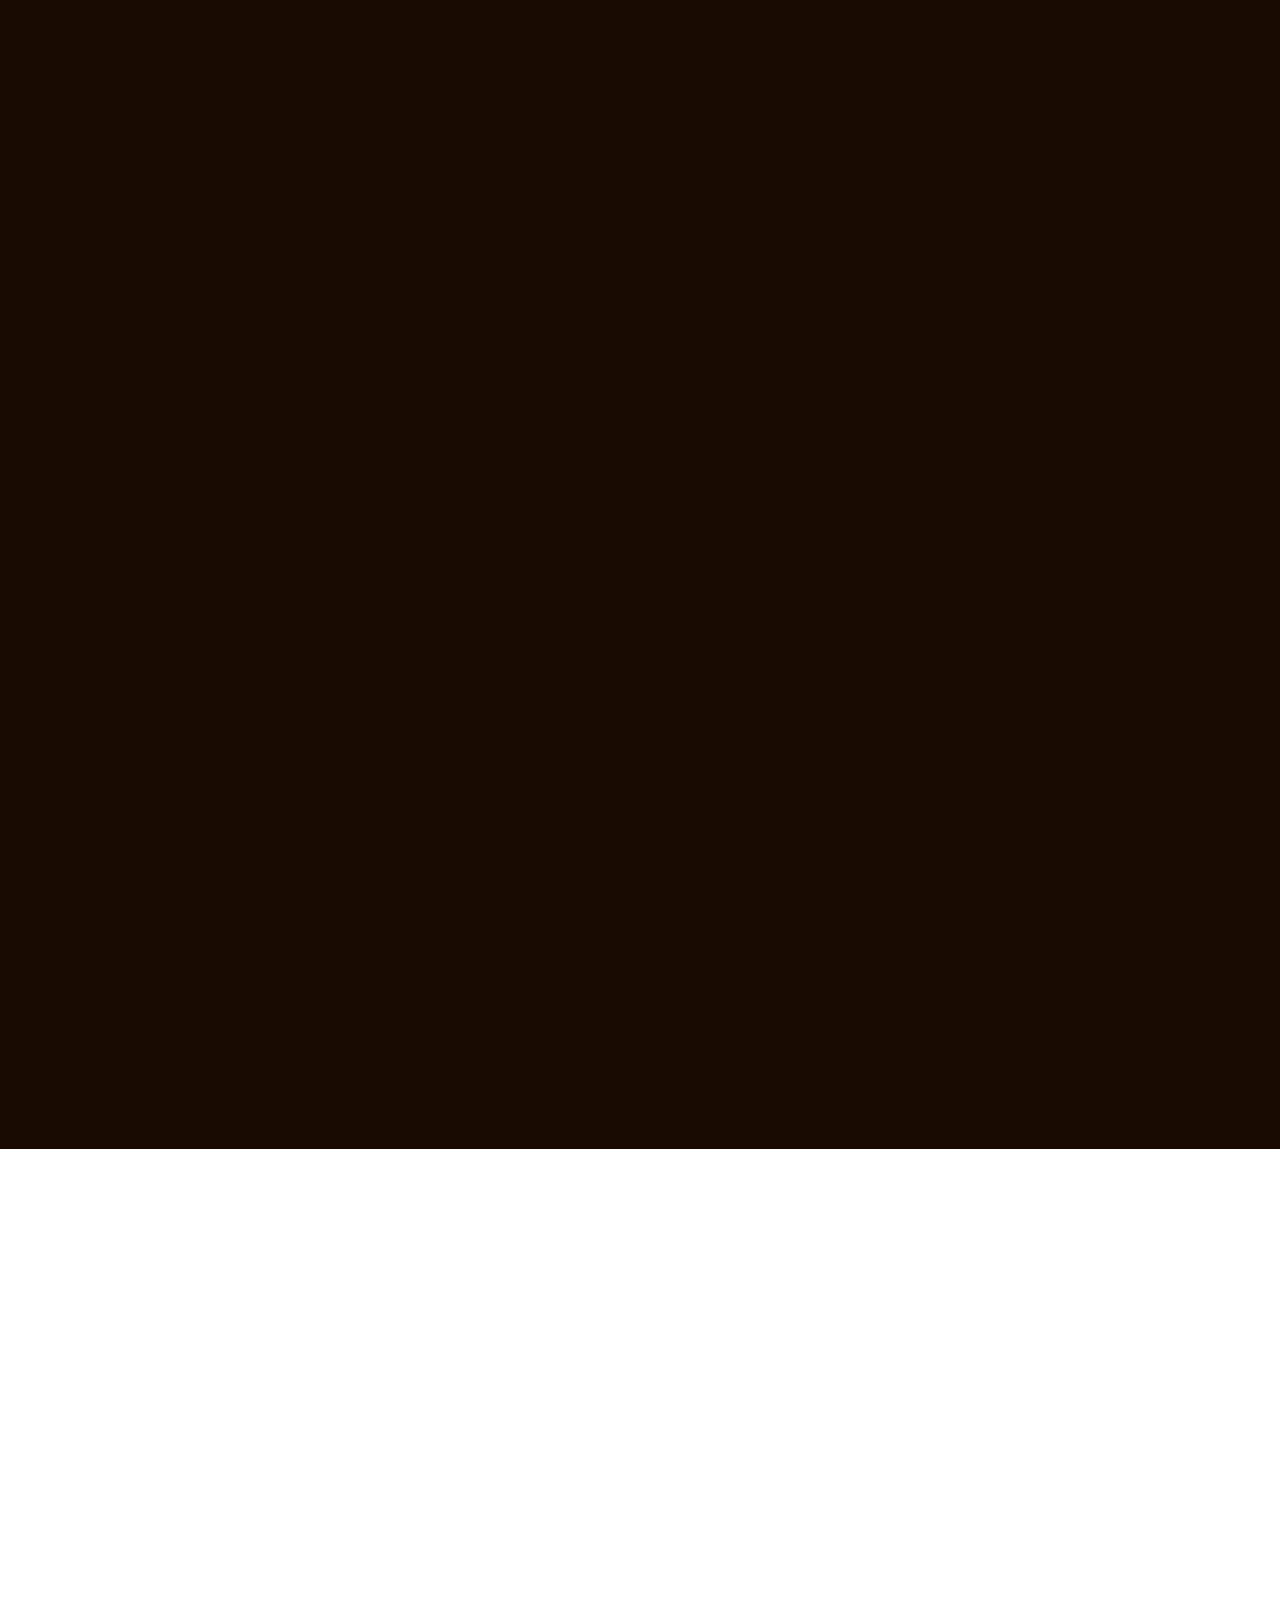
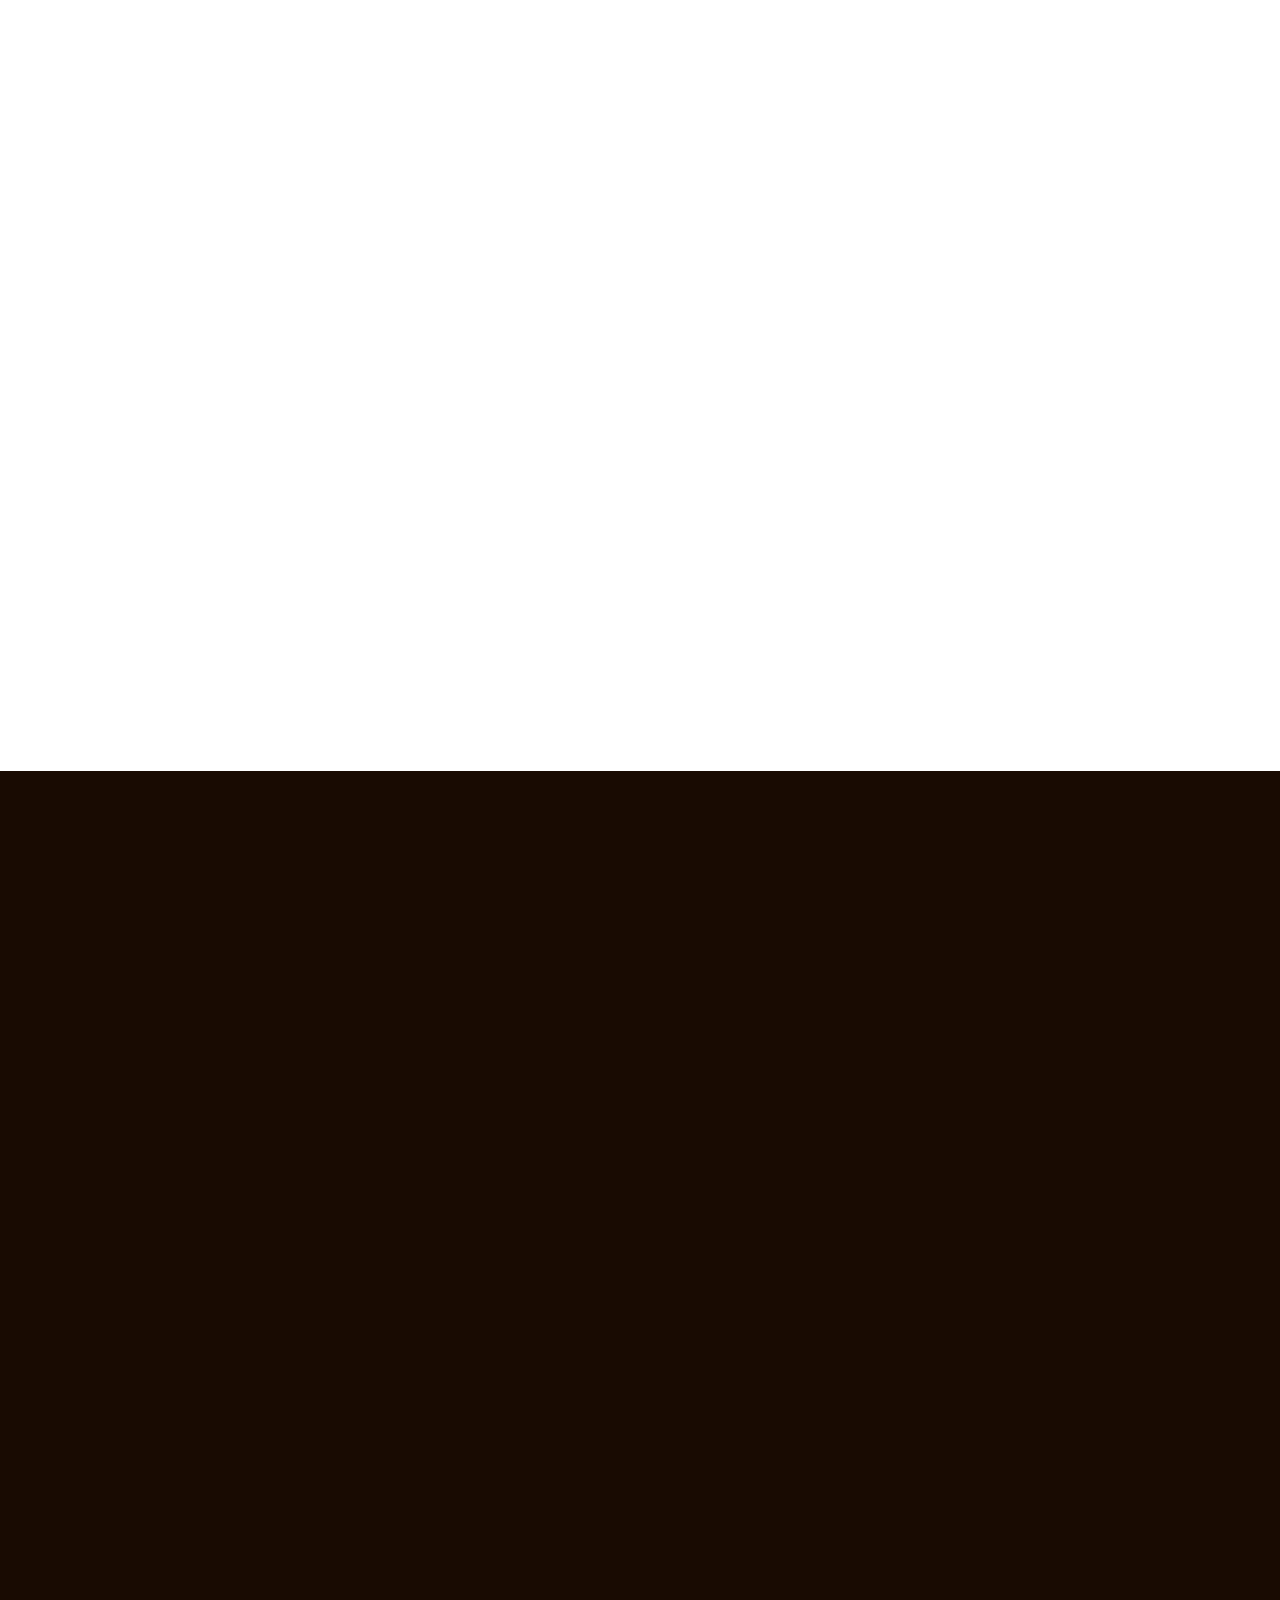
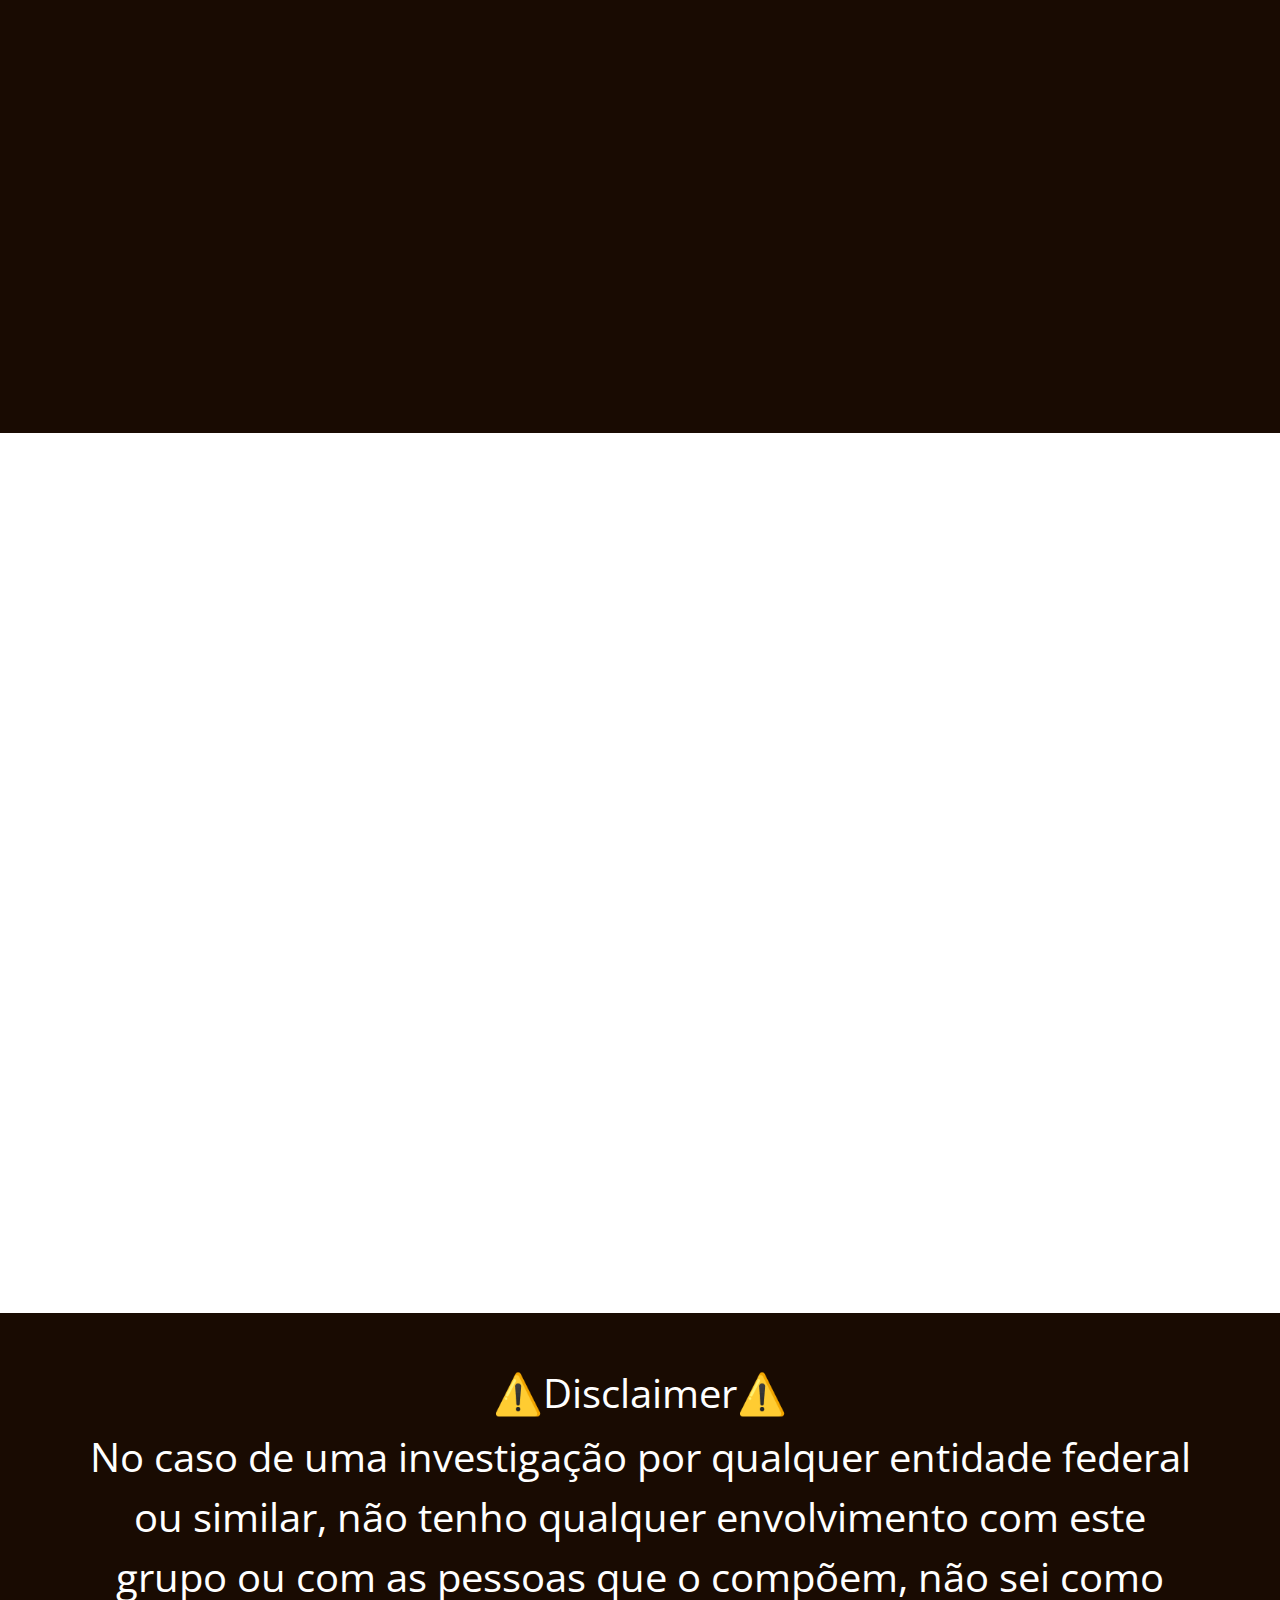
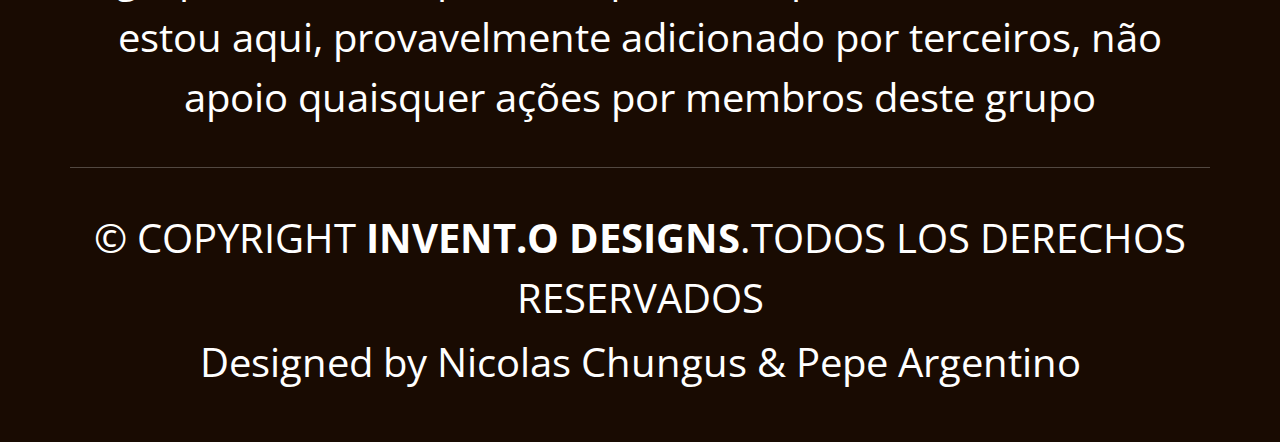
==== commit c1487fe7: "macanitas" ====
--- a/index.html
+++ b/index.html
@@ -121,7 +121,7 @@
           </h2>
 
           <p>
-            El mejor evento de tu vida imbecil😎
+            El mejor evento de tu vida <!-- imbecil -->😎
           </p>
           <div class="d-flex justify-content-center justify-content-lg-start">
             <a href="#pricing" class="btn-get-started">Entradas</a>
@@ -174,7 +174,7 @@
           <div class="col-xl-3 col-md-6" data-aos="fade-up" data-aos-delay="200">
             <div class="icon-box">
               <div class="icon"><i class="bi bi-fire"></i></div>
-              <h4 class="title"><a href="#" class="stretched-link">Cigarros</a></h4>
+              <h4 class="title"><a href="#" class="stretched-link"><!-- Cigarros --></a></h4>
             </div>
           </div>
           <!--End Icon Box -->
@@ -182,7 +182,7 @@
           <div class="col-xl-3 col-md-6" data-aos="fade-up" data-aos-delay="300">
             <div class="icon-box">
               <div class="icon"><i class="bi bi-exclamation-triangle"></i></div>
-              <h4 class="title"><a href="#" class="stretched-link">Violencia</a></h4>
+              <h4 class="title"><a href="#" class="stretched-link"><!-- Violencia --></a></h4>
             </div>
           </div>
           <!--End Icon Box -->
@@ -231,7 +231,7 @@
                     <img src="assets/img/VideosAwards/baño2.jpg" class="img-fluid rounded-4" alt="" style="width: 100%; height: 300px; object-fit: cover;">
                     <a href="assets/img/VideosAwards/bomba.mp4" class="glightbox play-btn"></a>
                 </div>
-                <p class="fst-italic">
+                <!-- <p class="fst-italic">
                     El 24 de marzo es un día patrio, hijos de puta! Un día en que la
                     Argentina comenzó a ser mejor, con los Ford Falcon y las chatas
                     de Garreta. Es el día en el que comenzamos a sacar la maleza de
@@ -241,7 +241,7 @@
                     Presidente de la Nación, el Teniente General don Jorge Rafael Videla
                     actuaron quitando de raíz al marxismo apátrida y las fuerzas del
                     comunismo que quisieron instalar en la Argentina ese sistema de mierda
-                </p>
+                </p> -->
             </div>
           </div>
 
@@ -253,7 +253,7 @@
                     <img src="assets/img/portfolio/bebe.JPG" class="img-fluid rounded-4" alt="" style="width: 100%; height: 300px; object-fit: cover;">
                     <a href="assets/img/VideosAwards/bebevideo.mp4" class="glightbox play-btn"></a>
                 </div>
-                <p class="fst-italic">
+               <!--  <p class="fst-italic">
                     produciendo un saldo
                     de más de 7000 soretes flotando en el mar y en fosas comunes
                     como futuras reservas de petróleo, los milicos pensaron en
@@ -262,19 +262,19 @@
                     El Campito, El Vesubio y el Club Atlético donde se les sacaba
                     los pajaritos de la cabeza a estos hijos de puta, estos
                     asesinos, estos jóvenes idealistas de mierda.
-                </p>
+                </p> -->
             </div>
           </div>
 
           <div class="col-lg-6">
             <div class="content ps-0 ps-lg-5">
 
-                <h3>Autism Friendly🥰:</h3>
+                <h3><!-- Autism Friendly🥰: --></h3>
                 <div class="position-relative mb-4">
                     <img src="assets/img/about.jpg" class="img-fluid rounded-4" alt="" style="width: 100%; height: 300px; object-fit: cover;">
                     <a href="assets/img/VideosAwards/tekepileta.mp4" class="glightbox play-btn"></a>
                 </div>
-                <p class="fst-italic">
+                <!-- <p class="fst-italic">
                     Una época donde
                     la gente decía buen día, se bañaba y se vestía bien, aunque
                     fuera humilde, hijos de puta! No había piercings, ni tatuajes
@@ -284,7 +284,7 @@
                     VUELVAN! ESTAMOS LLENOS DE NEGROS DE MIERDA Y LOS PERONCHOS
                     LE TOMAN LA LECHE AL GATO, VIVA LA PATRIA Y EL 24 DE MARZO
                     HIJOS DE PUTA!
-                </p>
+                </p> -->
             </div>
           </div>
 
@@ -296,7 +296,7 @@
                     <img src="assets/img/VideosAwards/platosrotos.jpg" class="img-fluid rounded-4" alt="" style="width: 100%; height: 300px; object-fit: cover;">
                     <a href="assets/img/VideosAwards/ventana.mp4" class="glightbox play-btn"></a>
                 </div>
-                <p class="fst-italic">
+                <!-- <p class="fst-italic">
                     -Shao Khan: <br>
                     -40 años y pelado <br>
                     -Homosexual de closet<br>
@@ -314,7 +314,7 @@
                     -Te das cuenta que gracias a que se hayan revelado en el grupo de mortal kombat tu vida mejoro mucho<br>
                     -Gracias Kintaro<br>
                     -Gracias guerreros del netherealm.<br>
-                </p>
+                </p> -->
             </div>
           </div>
         </div>
@@ -373,11 +373,11 @@
               <p><strong>Baños hechos mierda</strong> </p>
             </div><!-- End Stats Item -->
 
-            <div class="stats-item d-flex align-items-center">
+            <!-- <div class="stats-item d-flex align-items-center">
               <span data-purecounter-start="0" data-purecounter-end="2" data-purecounter-duration="1"
                 class="purecounter"></span>
               <p><strong>Abortos clandestinos</strong> </p>
-            </div><!-- End Stats Item -->
+            </div> --><!-- End Stats Item -->
 
           </div>
 
@@ -431,8 +431,8 @@
               <div class="icon">
                 <i class="bi bi-gender-male"></i>
               </div>
-              <h3>Charla Machista</h3>
-              <p>El machismo es una actitud o creencia donde el hombre es superior por naturaleza a la mujer, también hace referencia a un conjunto de actitudes, conductas, creencias y prácticas sociales destinadas a promover el enaltecimiento y prevalencia del hombre en perjuicio de la mujer</p>
+              <h3>Charla <!-- Machista --></h3>
+              <!-- <p>El machismo es una actitud o creencia donde el hombre es superior por naturaleza a la mujer, también hace referencia a un conjunto de actitudes, conductas, creencias y prácticas sociales destinadas a promover el enaltecimiento y prevalencia del hombre en perjuicio de la mujer</p> -->
               <a href="#" class="readmore stretched-link"> </a>
             </div>
           </div><!-- End Service Item -->
@@ -475,7 +475,7 @@
               <div class="icon">
                 <i class="bi bi-water"></i>
               </div>
-              <h3>Pileta cagada</h3>
+              <h3>Pileta <!-- cagada --></h3>
               <p>TIRAMOS LA PILETA POR LA VENTANA</p>
               <a href="#" class="readmore stretched-link"> </a>
             </div>
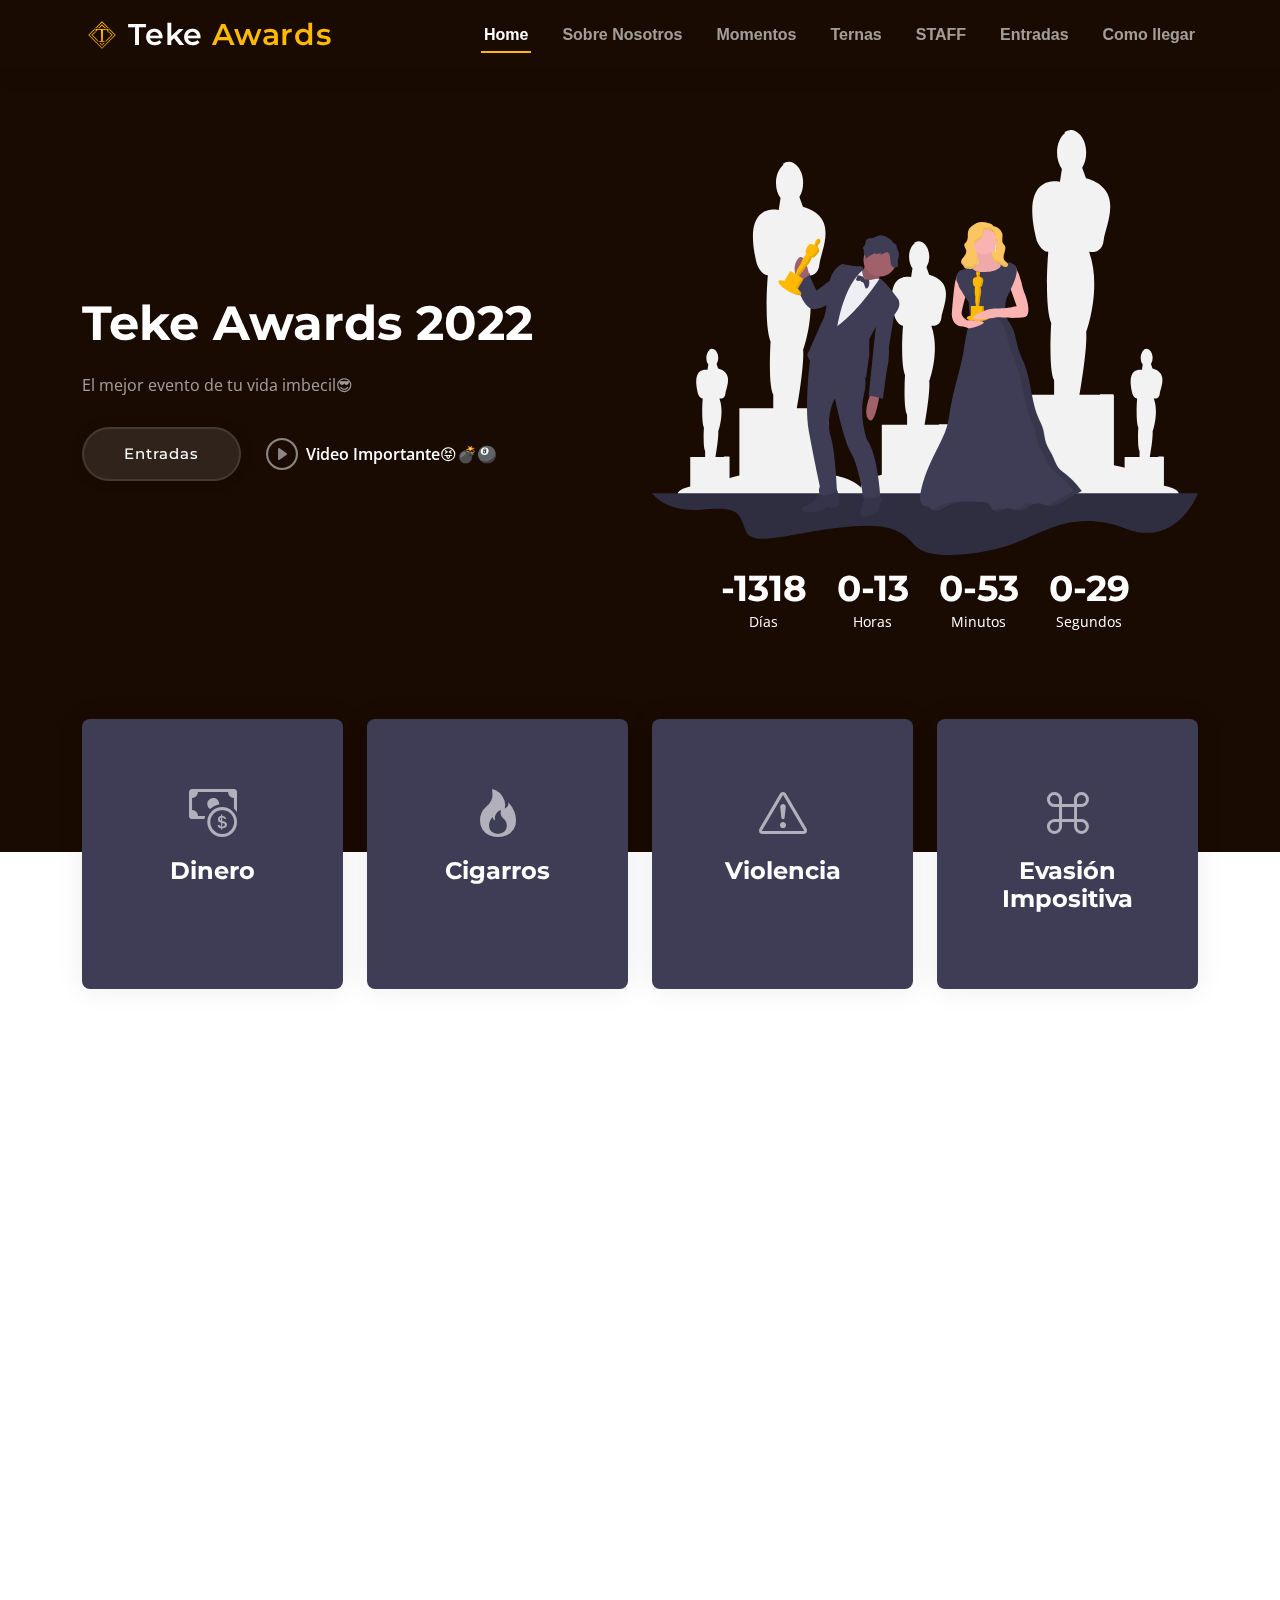
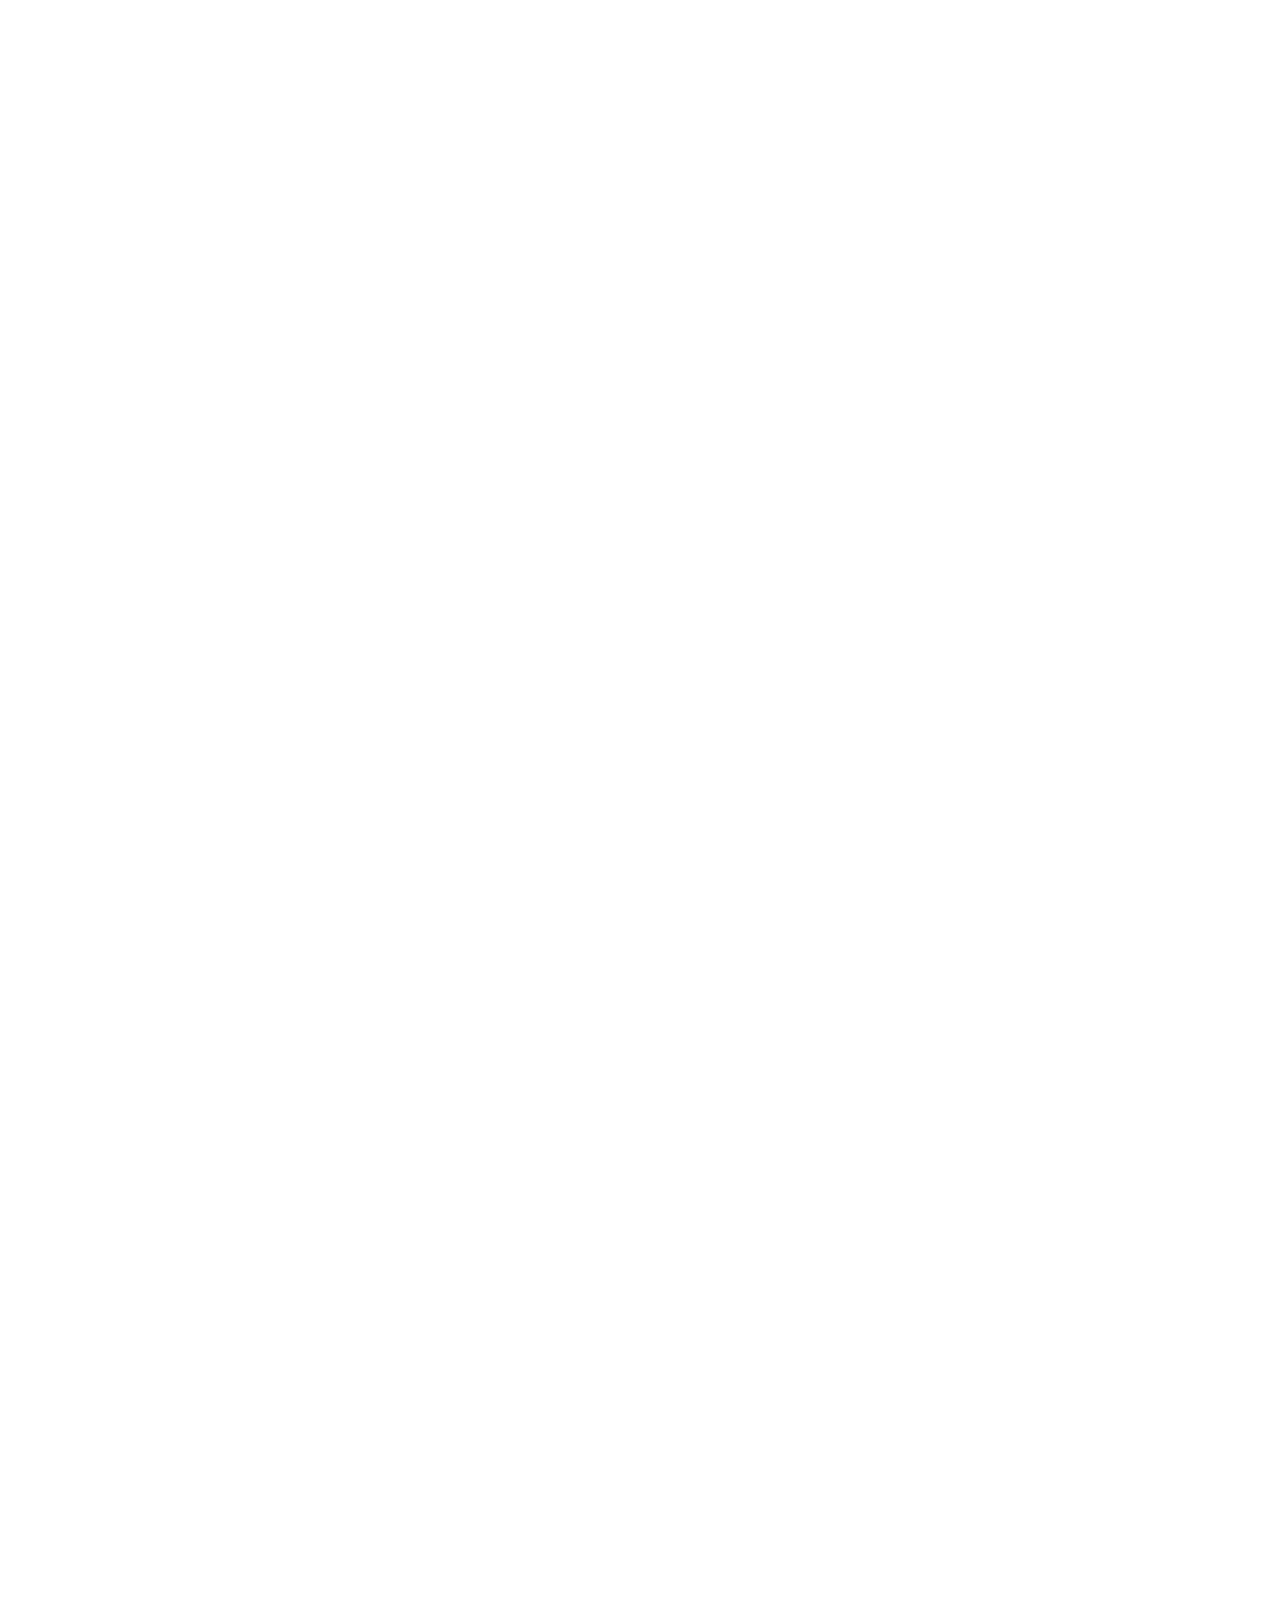
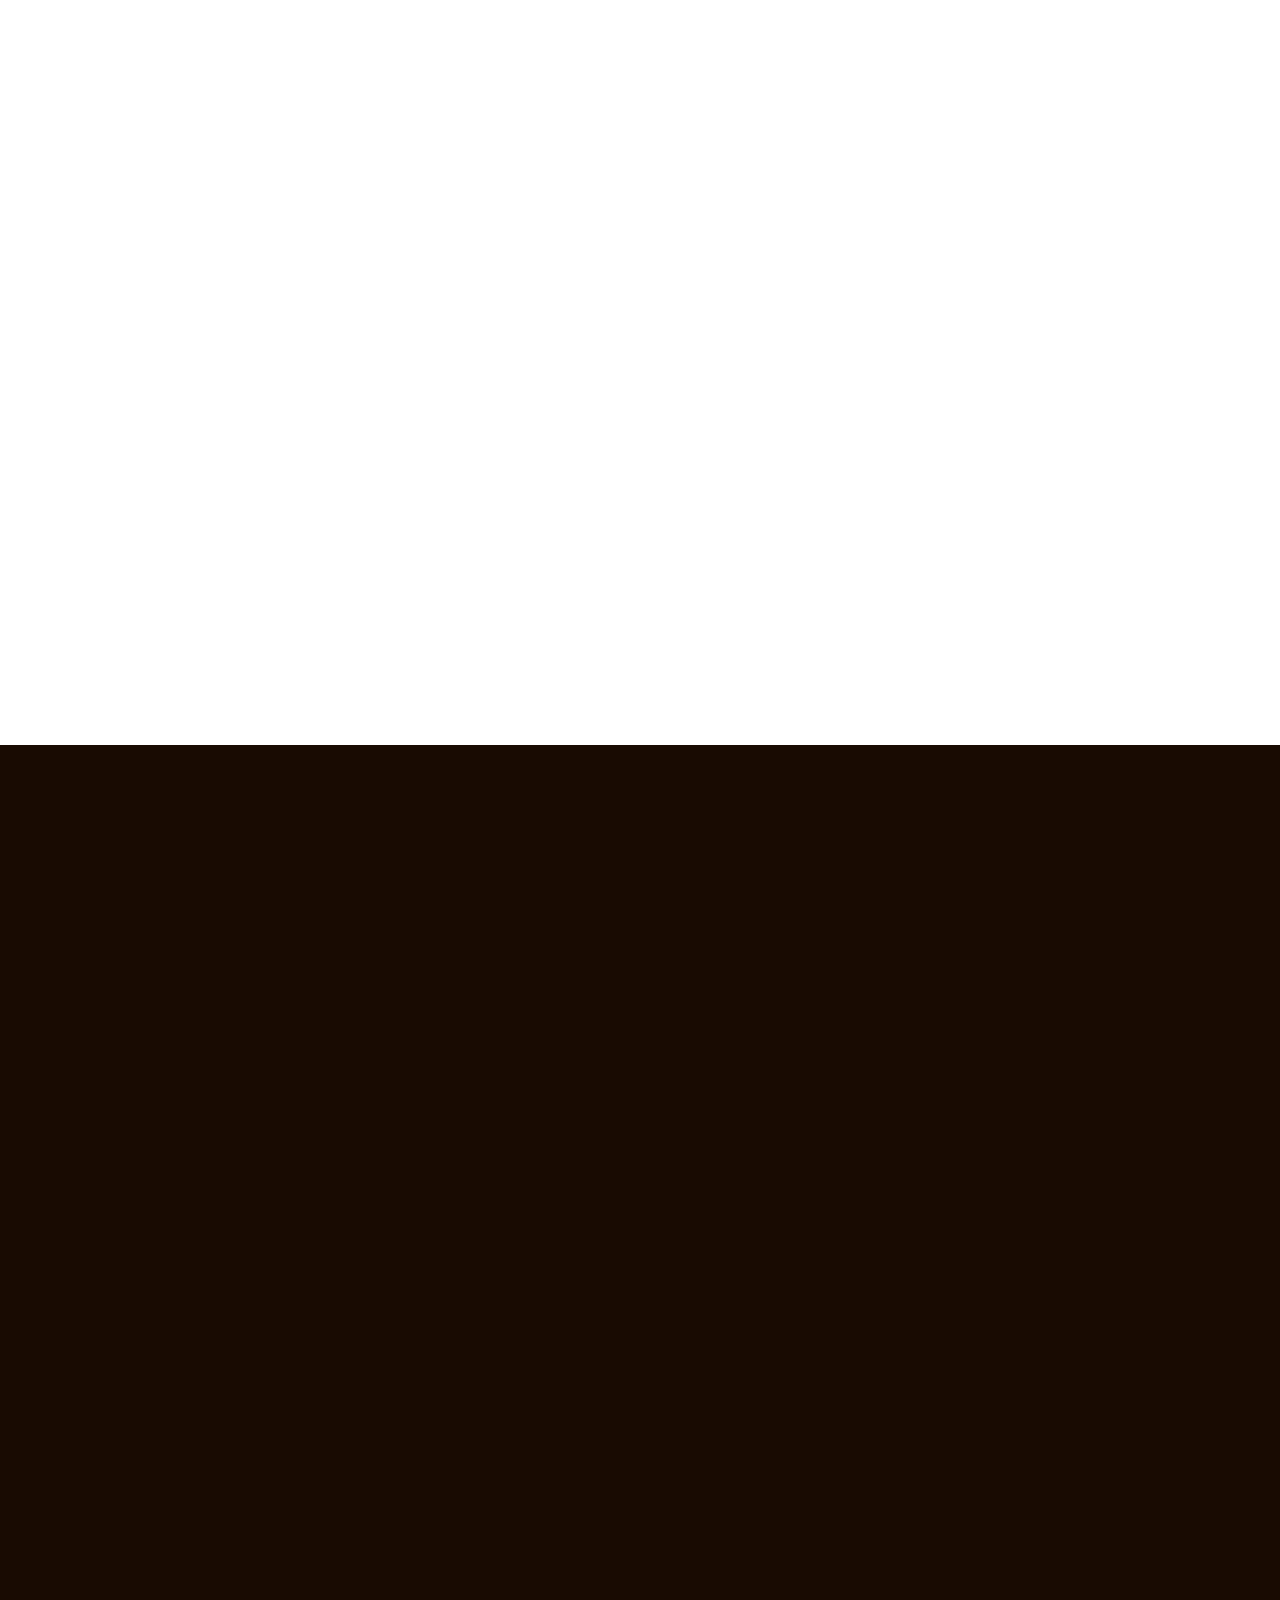
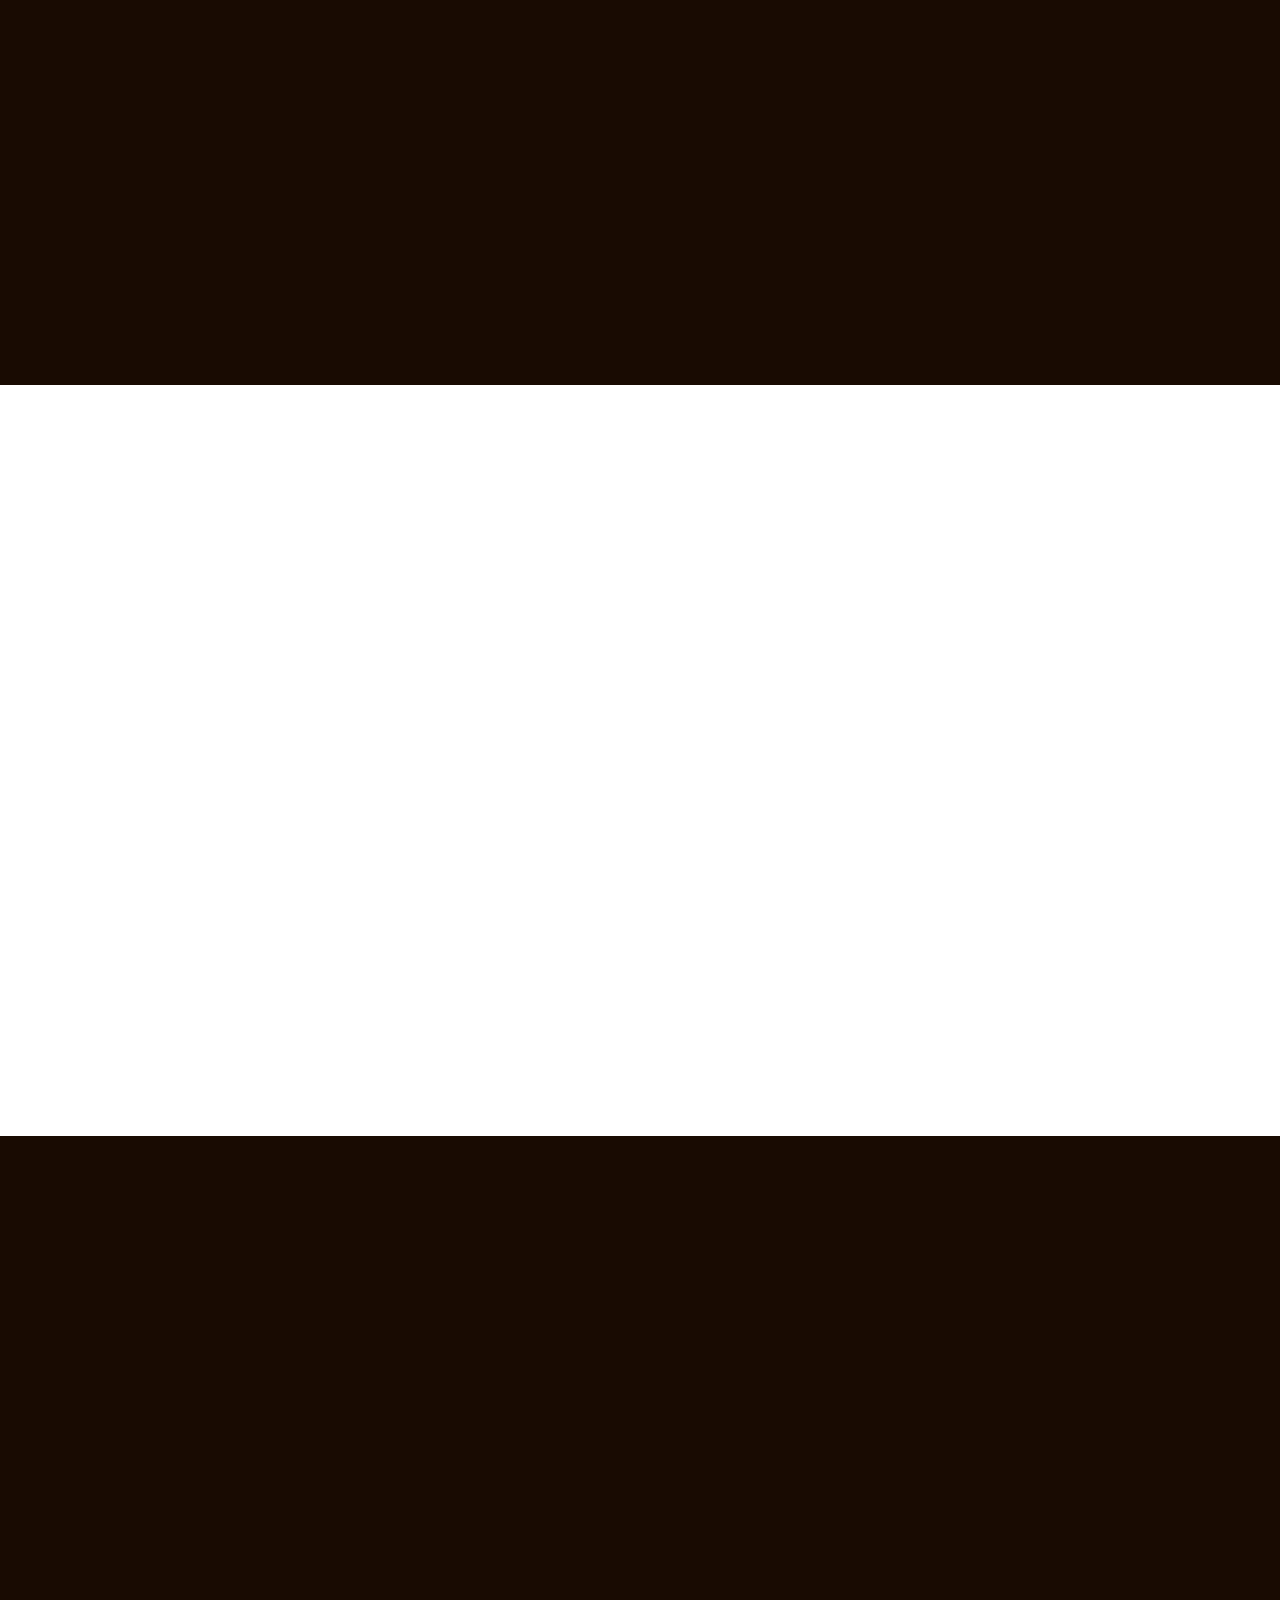
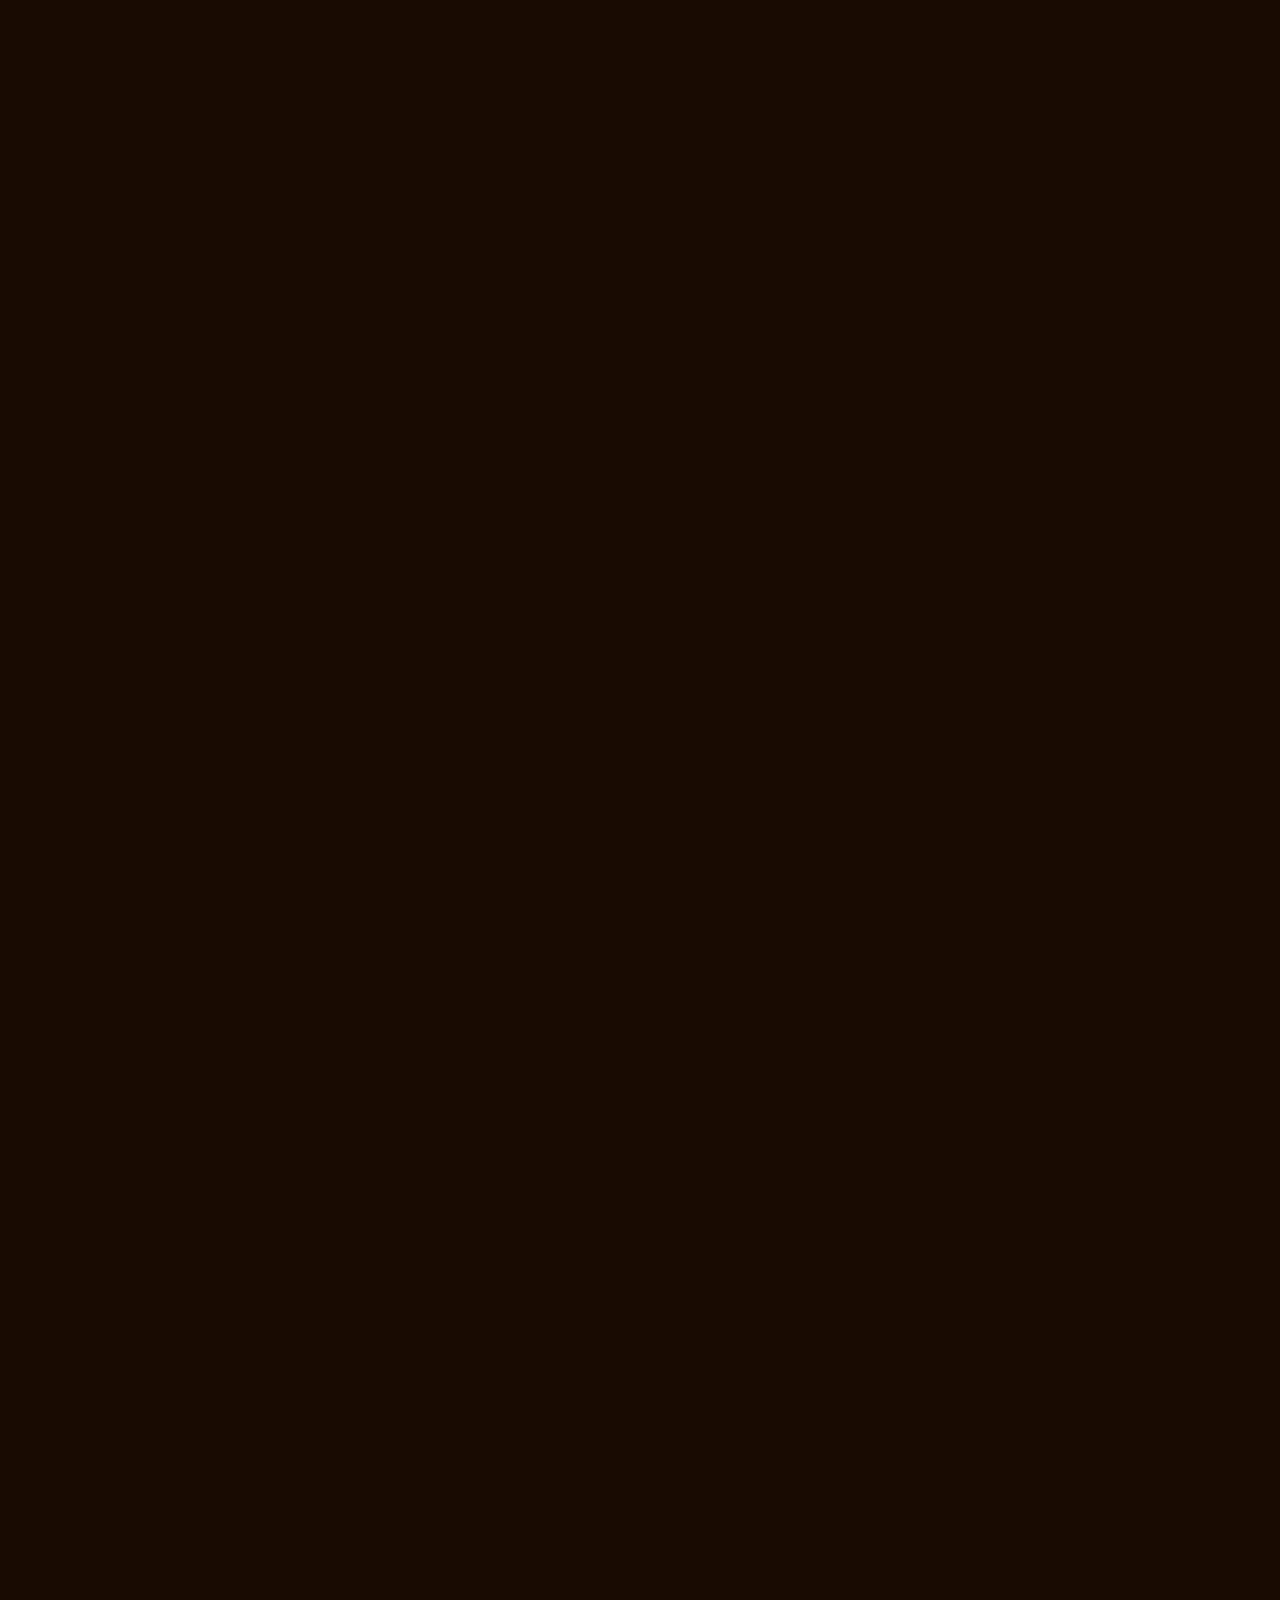
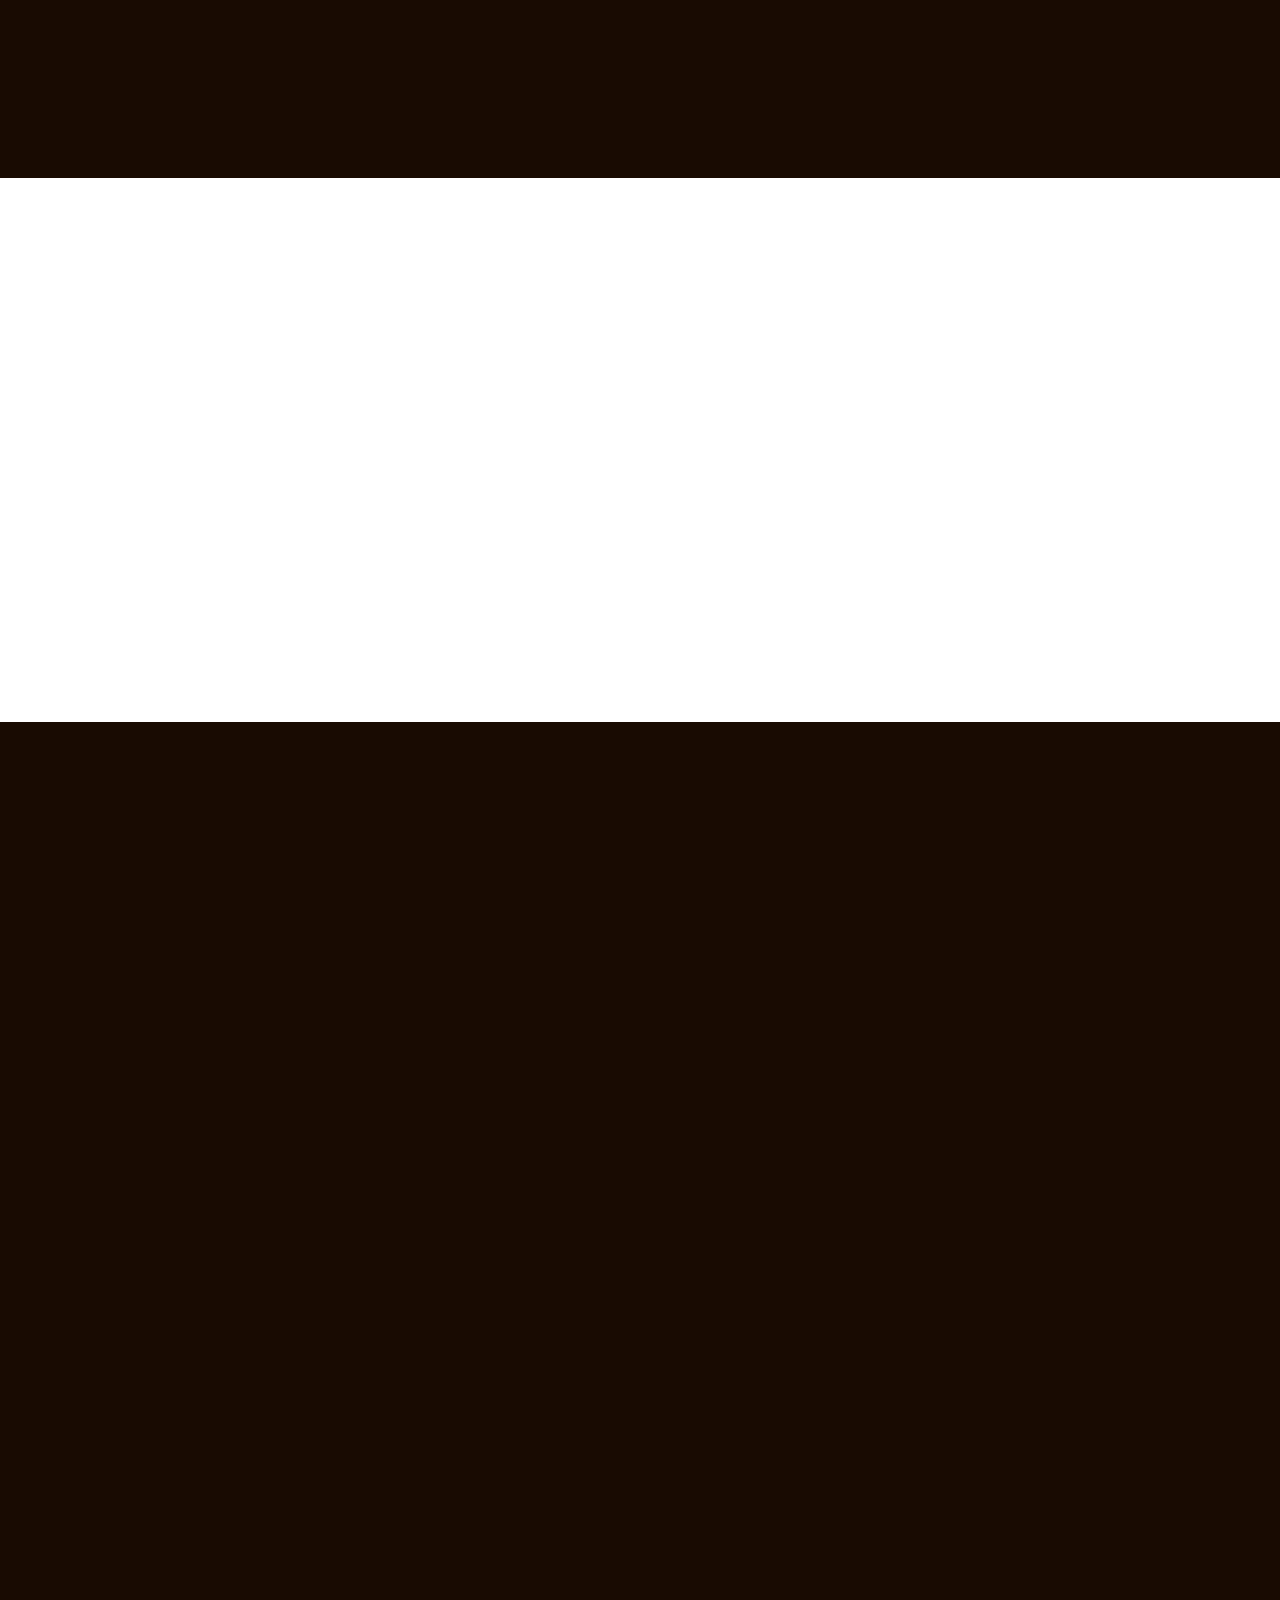
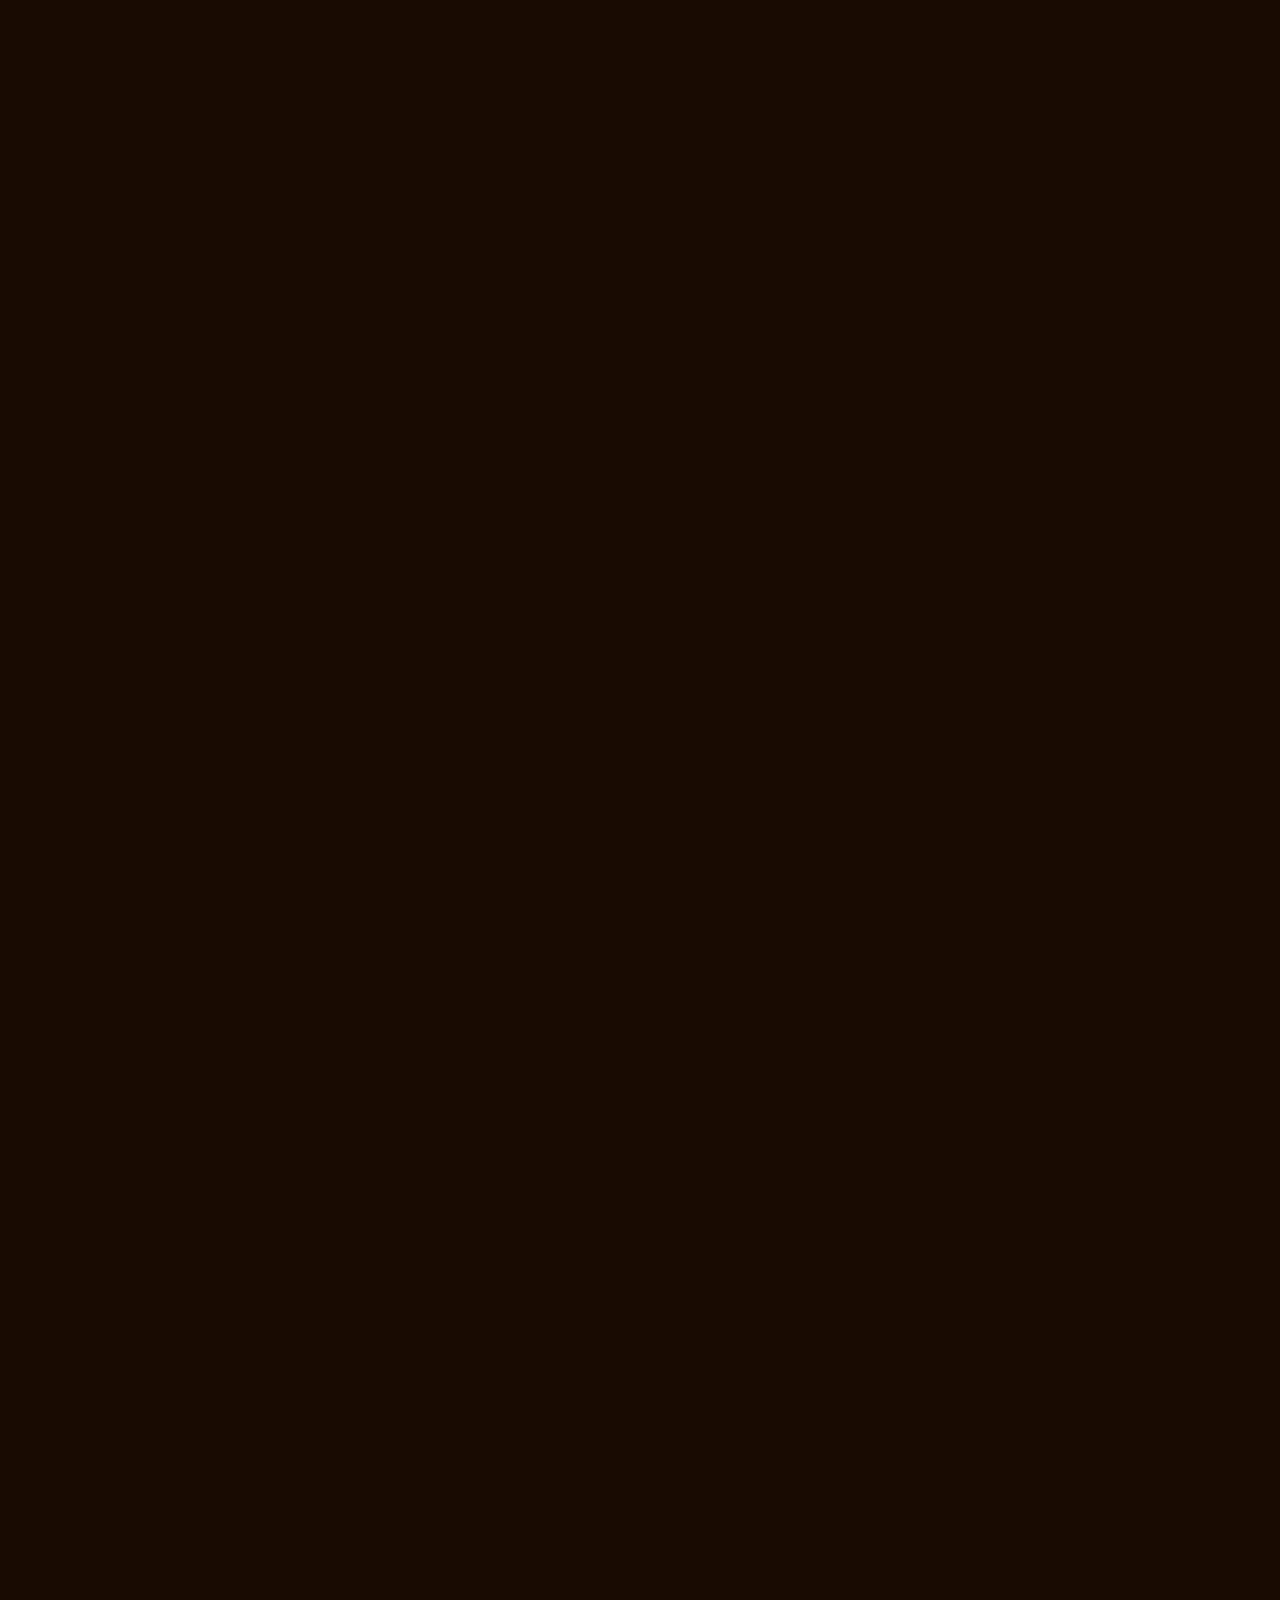
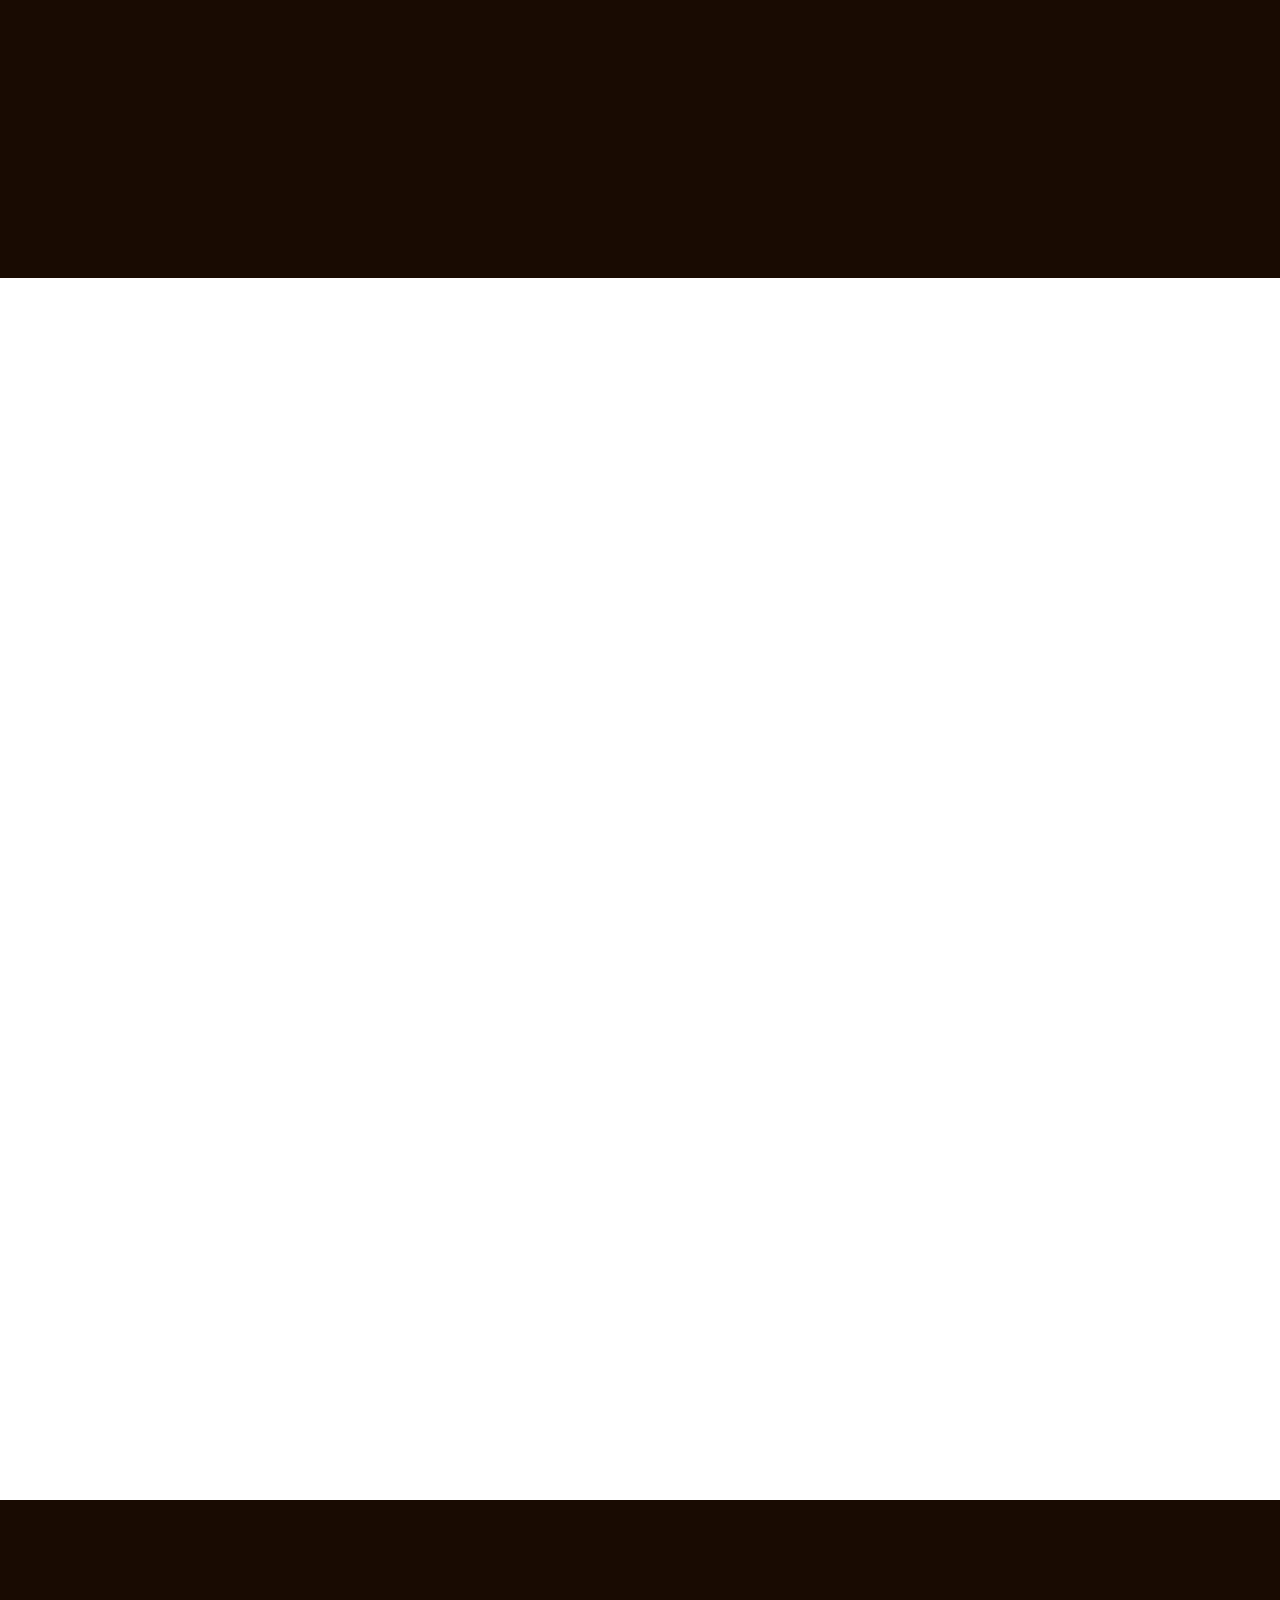
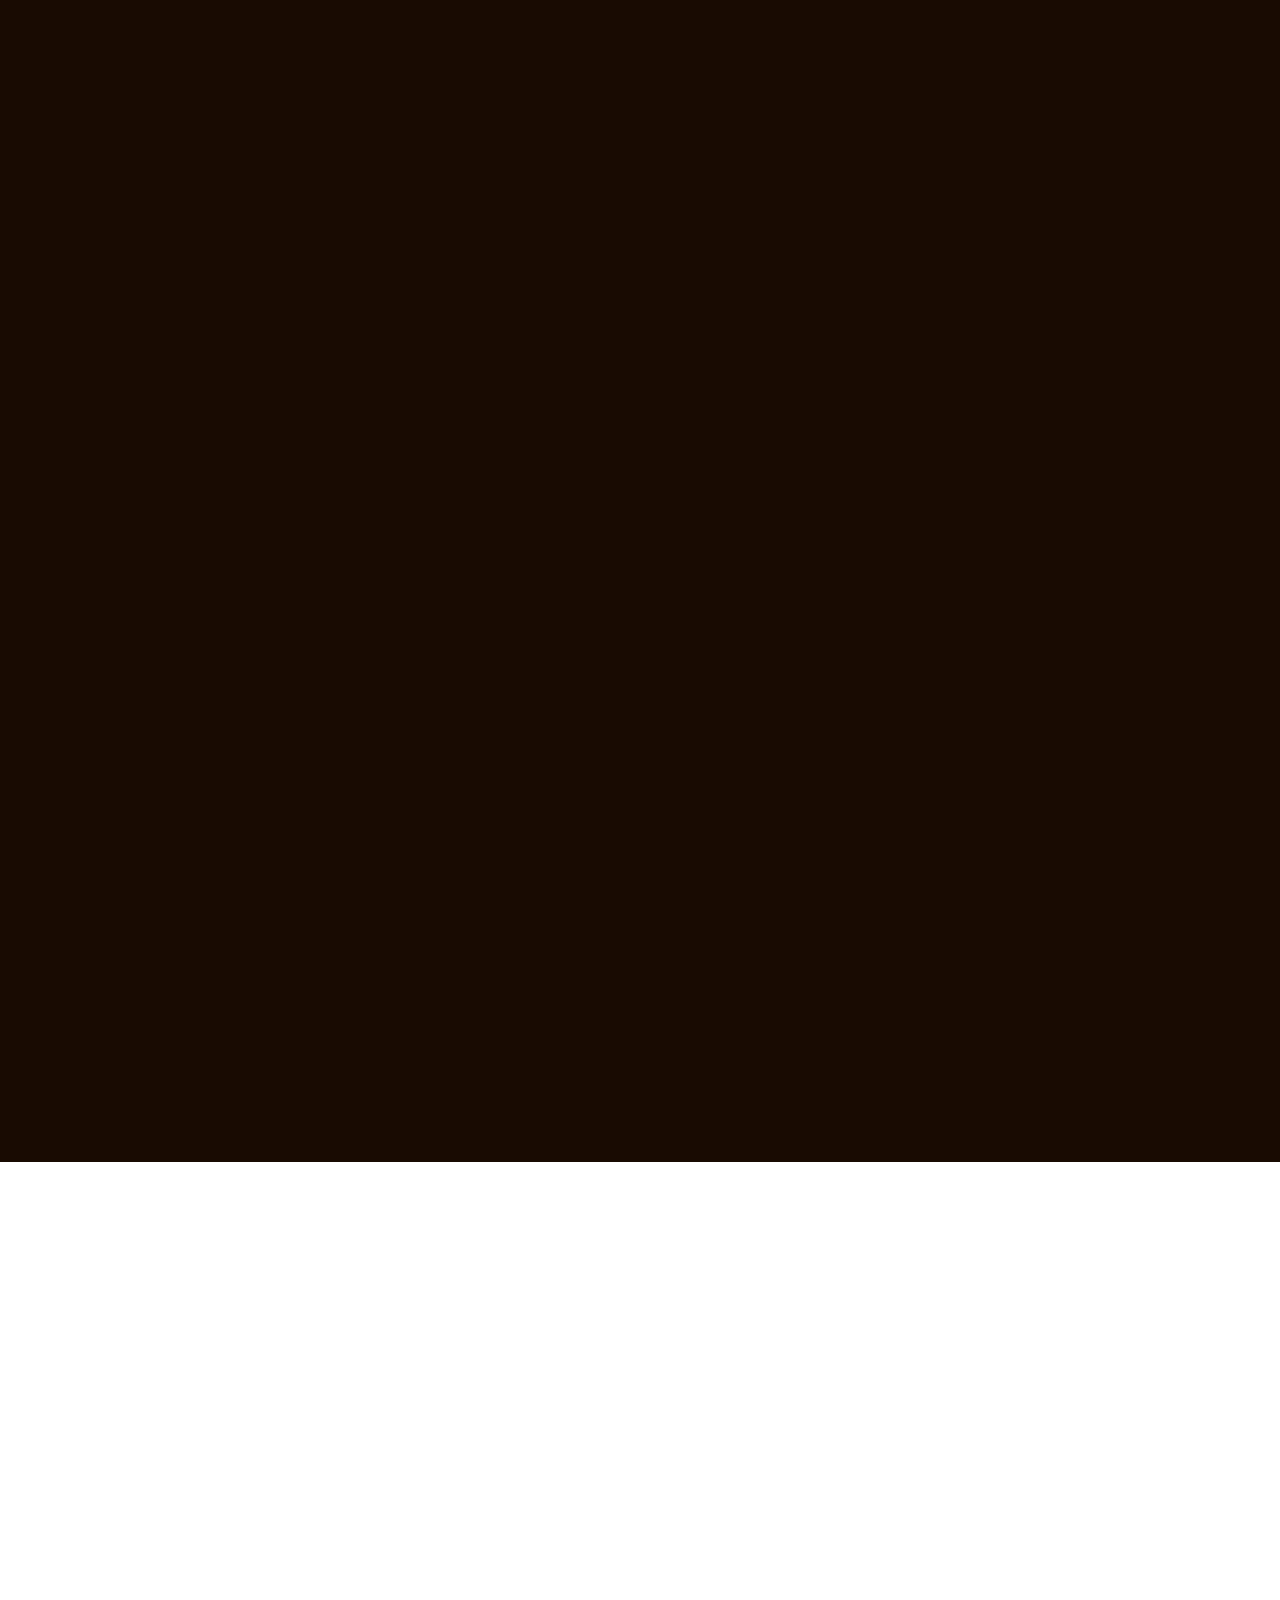
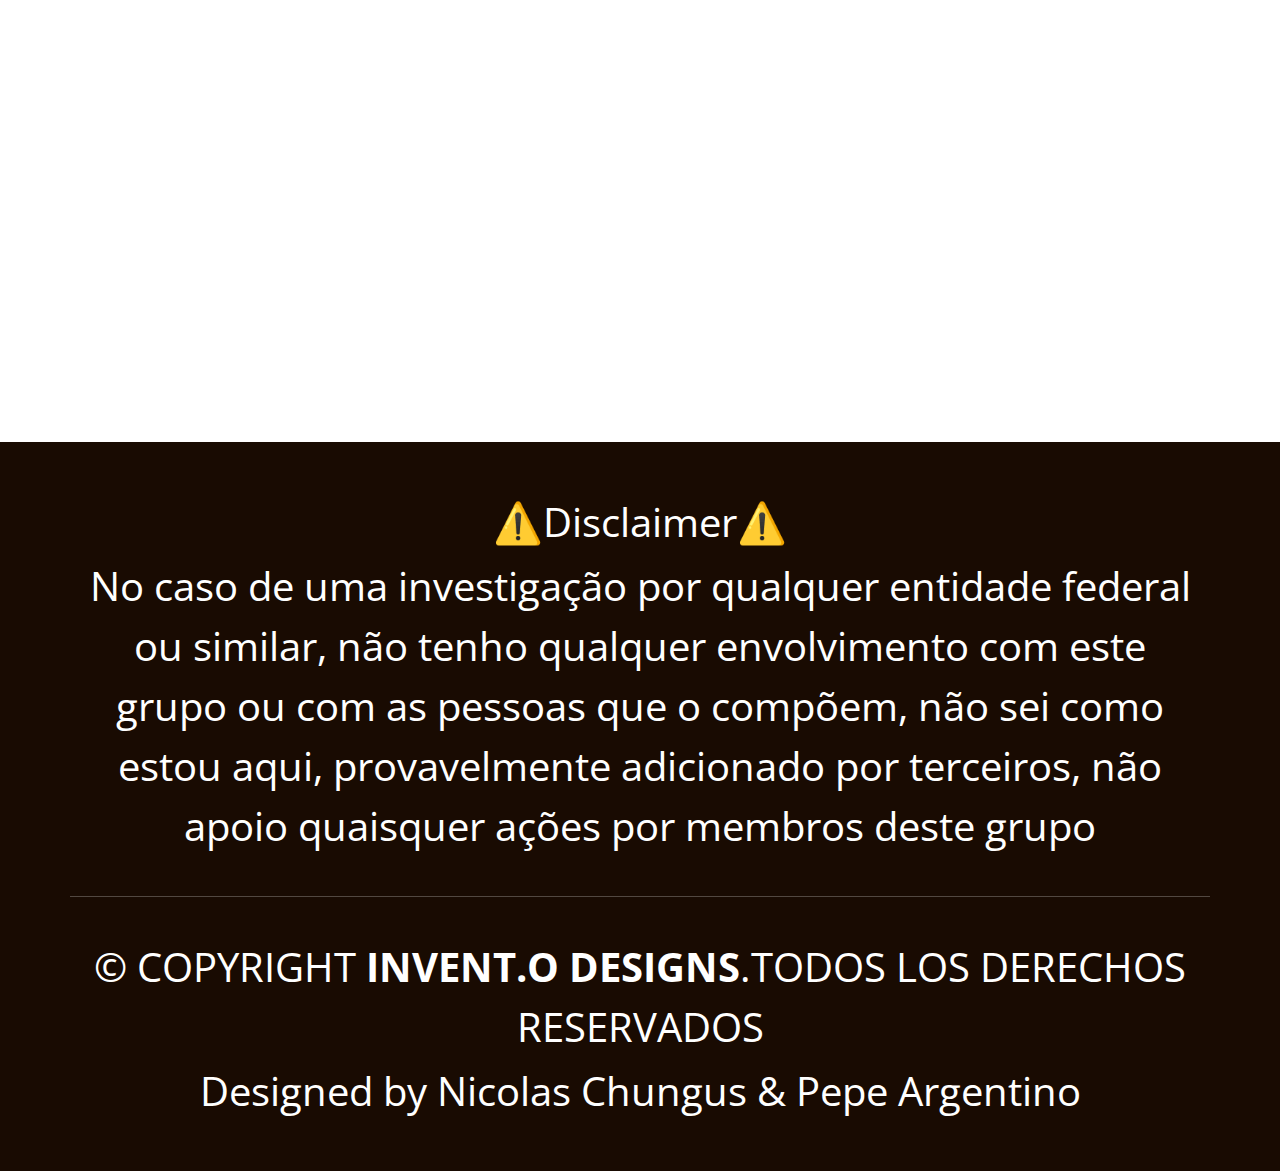
==== commit 2b00a831: "Revert Macanitas" ====
--- a/index.html
+++ b/index.html
@@ -121,7 +121,7 @@
           </h2>
 
           <p>
-            El mejor evento de tu vida <!-- imbecil -->😎
+            El mejor evento de tu vida imbecil😎
           </p>
           <div class="d-flex justify-content-center justify-content-lg-start">
             <a href="#pricing" class="btn-get-started">Entradas</a>
@@ -174,7 +174,7 @@
           <div class="col-xl-3 col-md-6" data-aos="fade-up" data-aos-delay="200">
             <div class="icon-box">
               <div class="icon"><i class="bi bi-fire"></i></div>
-              <h4 class="title"><a href="#" class="stretched-link"><!-- Cigarros --></a></h4>
+              <h4 class="title"><a href="#" class="stretched-link">Cigarros</a></h4>
             </div>
           </div>
           <!--End Icon Box -->
@@ -182,7 +182,7 @@
           <div class="col-xl-3 col-md-6" data-aos="fade-up" data-aos-delay="300">
             <div class="icon-box">
               <div class="icon"><i class="bi bi-exclamation-triangle"></i></div>
-              <h4 class="title"><a href="#" class="stretched-link"><!-- Violencia --></a></h4>
+              <h4 class="title"><a href="#" class="stretched-link">Violencia</a></h4>
             </div>
           </div>
           <!--End Icon Box -->
@@ -231,7 +231,7 @@
                     <img src="assets/img/VideosAwards/baño2.jpg" class="img-fluid rounded-4" alt="" style="width: 100%; height: 300px; object-fit: cover;">
                     <a href="assets/img/VideosAwards/bomba.mp4" class="glightbox play-btn"></a>
                 </div>
-                <!-- <p class="fst-italic">
+                <p class="fst-italic">
                     El 24 de marzo es un día patrio, hijos de puta! Un día en que la
                     Argentina comenzó a ser mejor, con los Ford Falcon y las chatas
                     de Garreta. Es el día en el que comenzamos a sacar la maleza de
@@ -241,7 +241,7 @@
                     Presidente de la Nación, el Teniente General don Jorge Rafael Videla
                     actuaron quitando de raíz al marxismo apátrida y las fuerzas del
                     comunismo que quisieron instalar en la Argentina ese sistema de mierda
-                </p> -->
+                </p>
             </div>
           </div>
 
@@ -253,7 +253,7 @@
                     <img src="assets/img/portfolio/bebe.JPG" class="img-fluid rounded-4" alt="" style="width: 100%; height: 300px; object-fit: cover;">
                     <a href="assets/img/VideosAwards/bebevideo.mp4" class="glightbox play-btn"></a>
                 </div>
-               <!--  <p class="fst-italic">
+                <p class="fst-italic">
                     produciendo un saldo
                     de más de 7000 soretes flotando en el mar y en fosas comunes
                     como futuras reservas de petróleo, los milicos pensaron en
@@ -262,19 +262,19 @@
                     El Campito, El Vesubio y el Club Atlético donde se les sacaba
                     los pajaritos de la cabeza a estos hijos de puta, estos
                     asesinos, estos jóvenes idealistas de mierda.
-                </p> -->
+                </p>
             </div>
           </div>
 
           <div class="col-lg-6">
             <div class="content ps-0 ps-lg-5">
 
-                <h3><!-- Autism Friendly🥰: --></h3>
+                <h3>Autism Friendly🥰:</h3>
                 <div class="position-relative mb-4">
                     <img src="assets/img/about.jpg" class="img-fluid rounded-4" alt="" style="width: 100%; height: 300px; object-fit: cover;">
                     <a href="assets/img/VideosAwards/tekepileta.mp4" class="glightbox play-btn"></a>
                 </div>
-                <!-- <p class="fst-italic">
+                <p class="fst-italic">
                     Una época donde
                     la gente decía buen día, se bañaba y se vestía bien, aunque
                     fuera humilde, hijos de puta! No había piercings, ni tatuajes
@@ -284,7 +284,7 @@
                     VUELVAN! ESTAMOS LLENOS DE NEGROS DE MIERDA Y LOS PERONCHOS
                     LE TOMAN LA LECHE AL GATO, VIVA LA PATRIA Y EL 24 DE MARZO
                     HIJOS DE PUTA!
-                </p> -->
+                </p>
             </div>
           </div>
 
@@ -296,7 +296,7 @@
                     <img src="assets/img/VideosAwards/platosrotos.jpg" class="img-fluid rounded-4" alt="" style="width: 100%; height: 300px; object-fit: cover;">
                     <a href="assets/img/VideosAwards/ventana.mp4" class="glightbox play-btn"></a>
                 </div>
-                <!-- <p class="fst-italic">
+                <p class="fst-italic">
                     -Shao Khan: <br>
                     -40 años y pelado <br>
                     -Homosexual de closet<br>
@@ -314,7 +314,7 @@
                     -Te das cuenta que gracias a que se hayan revelado en el grupo de mortal kombat tu vida mejoro mucho<br>
                     -Gracias Kintaro<br>
                     -Gracias guerreros del netherealm.<br>
-                </p> -->
+                </p>
             </div>
           </div>
         </div>
@@ -373,11 +373,11 @@
               <p><strong>Baños hechos mierda</strong> </p>
             </div><!-- End Stats Item -->
 
-            <!-- <div class="stats-item d-flex align-items-center">
+            <div class="stats-item d-flex align-items-center">
               <span data-purecounter-start="0" data-purecounter-end="2" data-purecounter-duration="1"
                 class="purecounter"></span>
               <p><strong>Abortos clandestinos</strong> </p>
-            </div> --><!-- End Stats Item -->
+            </div><!-- End Stats Item -->
 
           </div>
 
@@ -431,8 +431,8 @@
               <div class="icon">
                 <i class="bi bi-gender-male"></i>
               </div>
-              <h3>Charla <!-- Machista --></h3>
-              <!-- <p>El machismo es una actitud o creencia donde el hombre es superior por naturaleza a la mujer, también hace referencia a un conjunto de actitudes, conductas, creencias y prácticas sociales destinadas a promover el enaltecimiento y prevalencia del hombre en perjuicio de la mujer</p> -->
+              <h3>Charla Machista</h3>
+              <p>El machismo es una actitud o creencia donde el hombre es superior por naturaleza a la mujer, también hace referencia a un conjunto de actitudes, conductas, creencias y prácticas sociales destinadas a promover el enaltecimiento y prevalencia del hombre en perjuicio de la mujer</p>
               <a href="#" class="readmore stretched-link"> </a>
             </div>
           </div><!-- End Service Item -->
@@ -475,7 +475,7 @@
               <div class="icon">
                 <i class="bi bi-water"></i>
               </div>
-              <h3>Pileta <!-- cagada --></h3>
+              <h3>Pileta cagada</h3>
               <p>TIRAMOS LA PILETA POR LA VENTANA</p>
               <a href="#" class="readmore stretched-link"> </a>
             </div>
